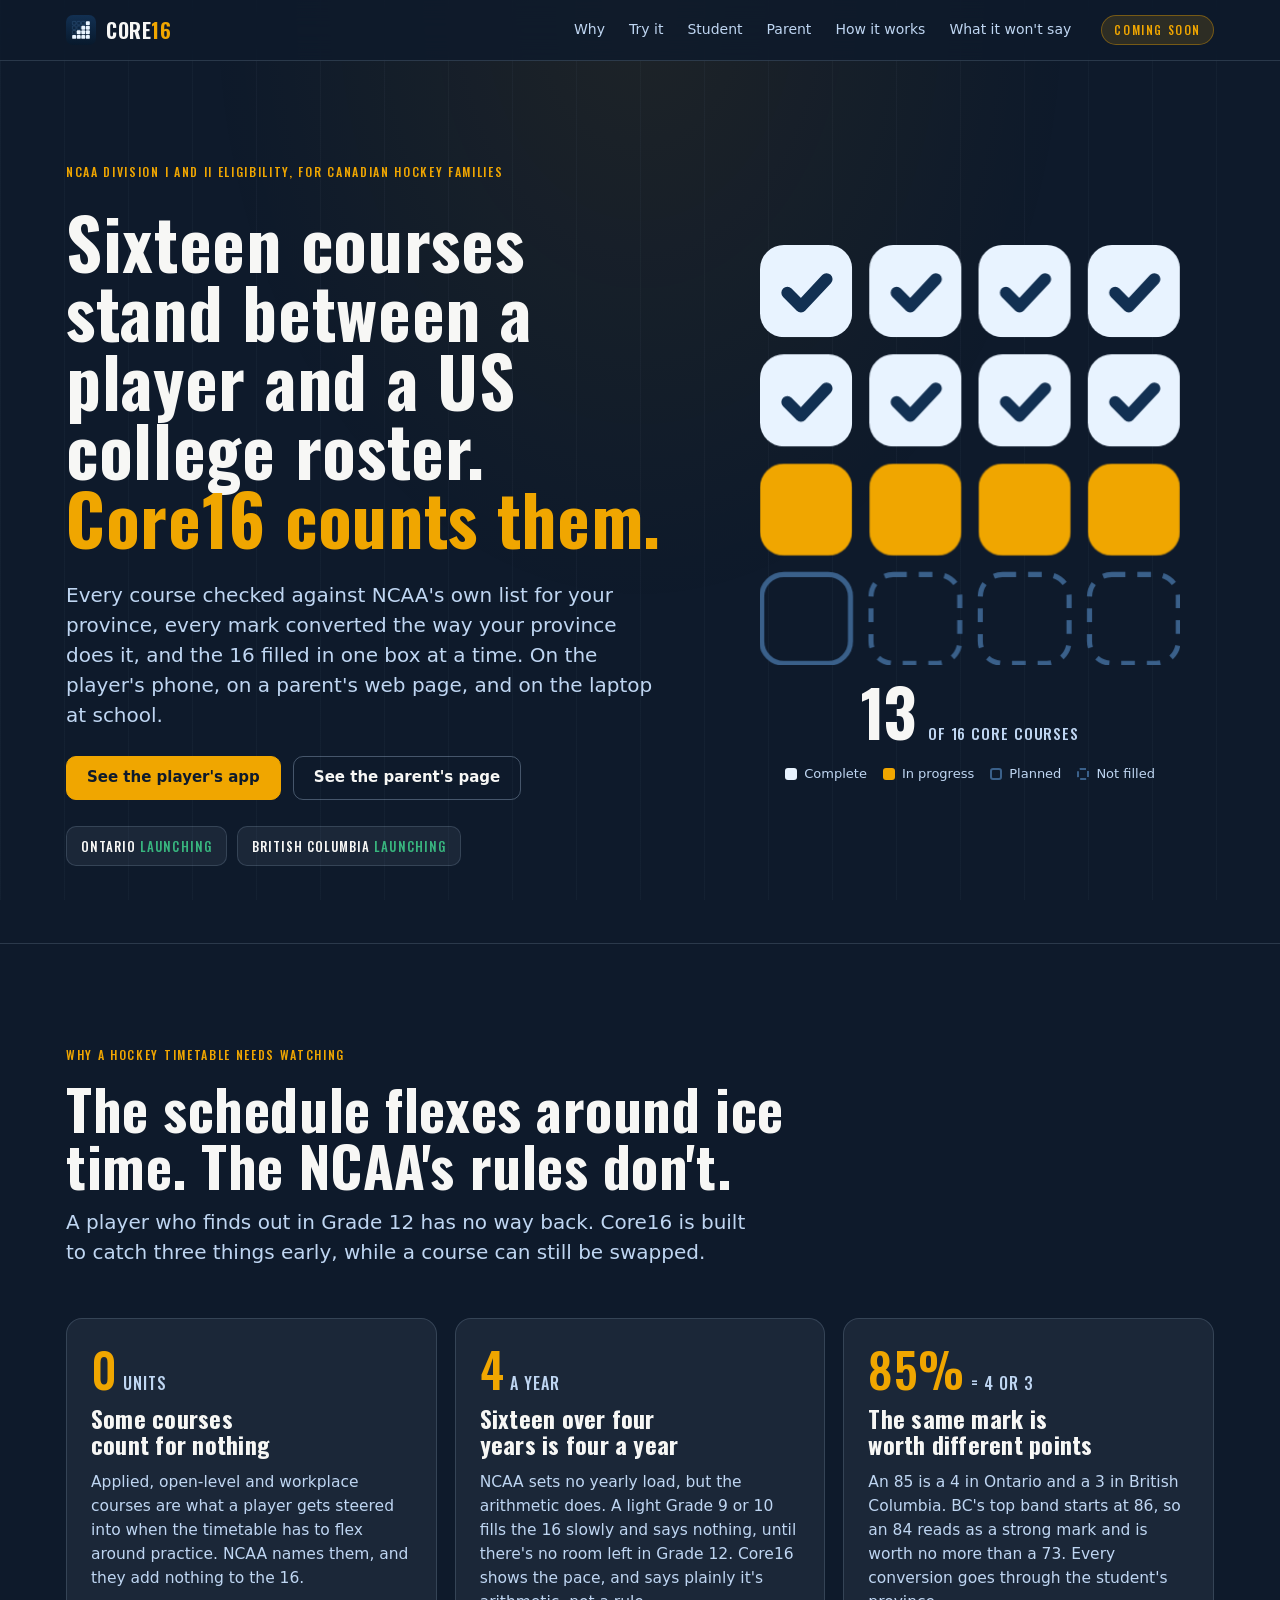
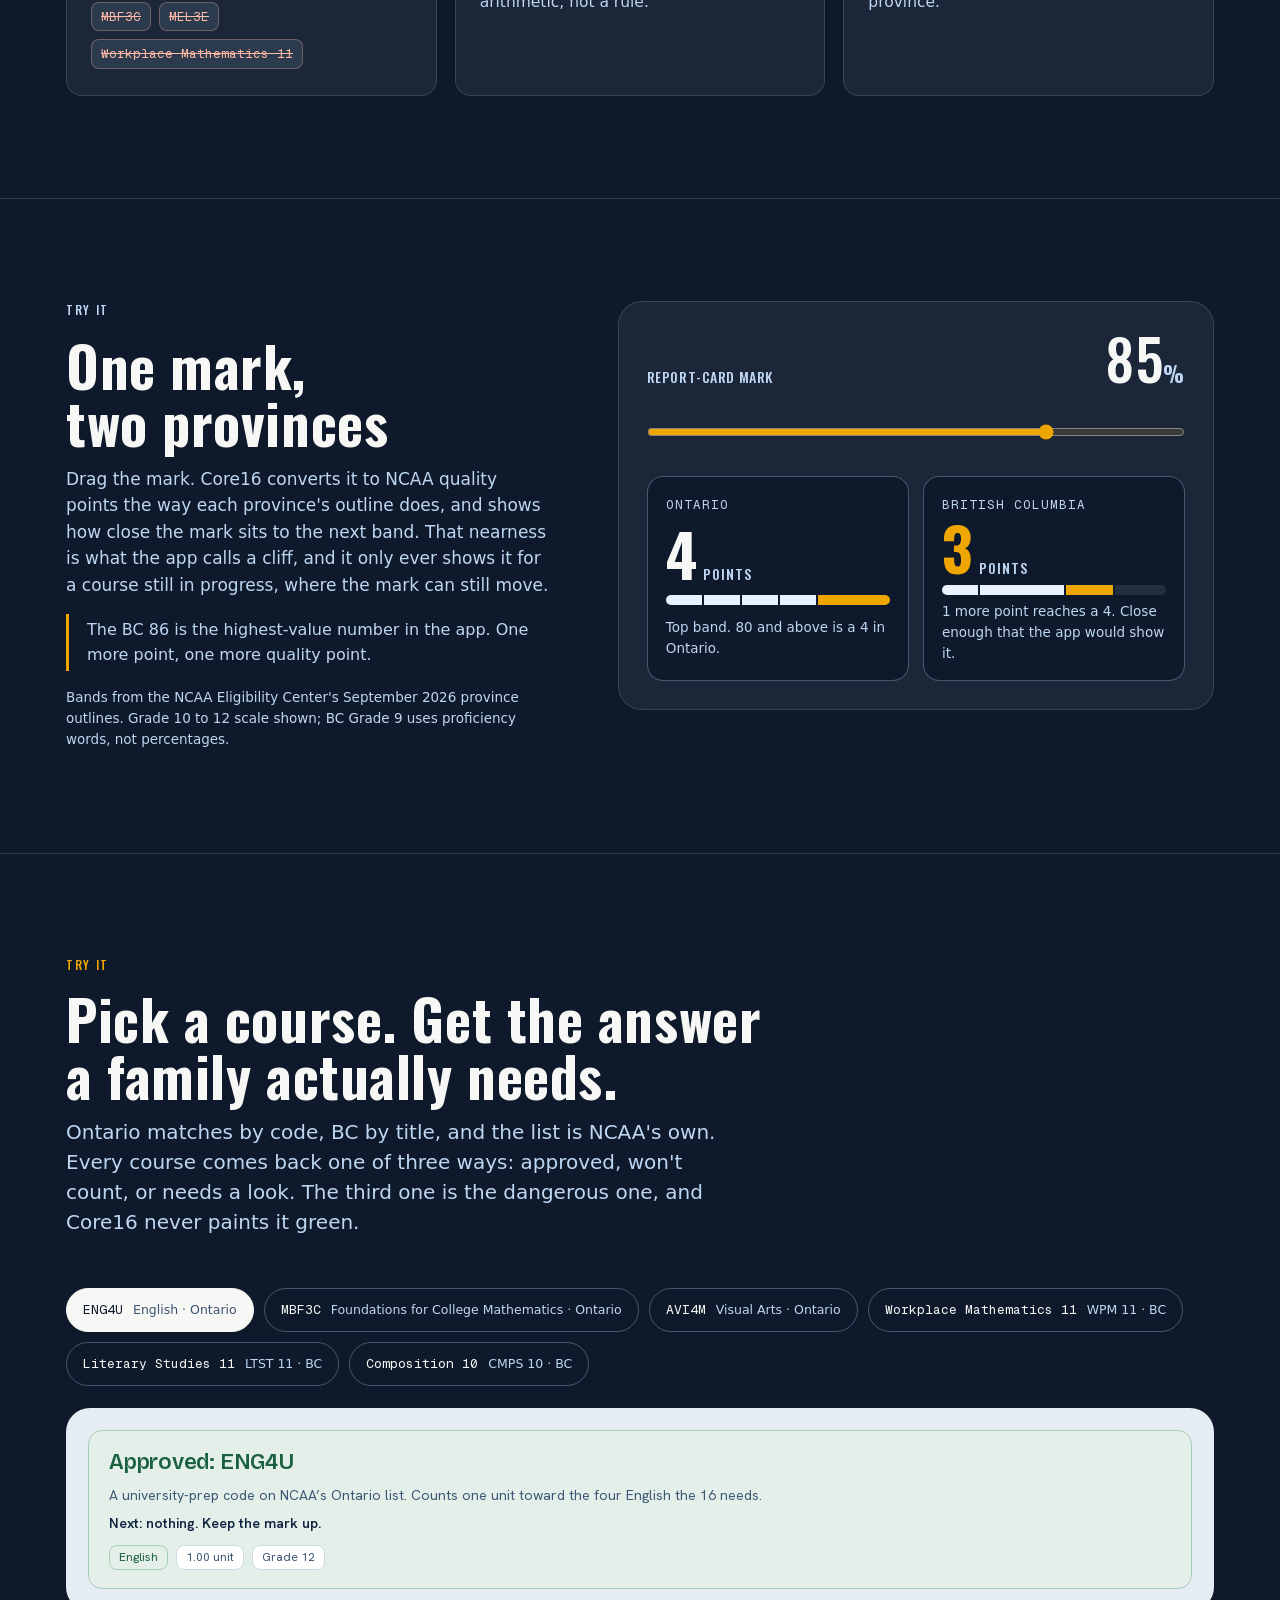
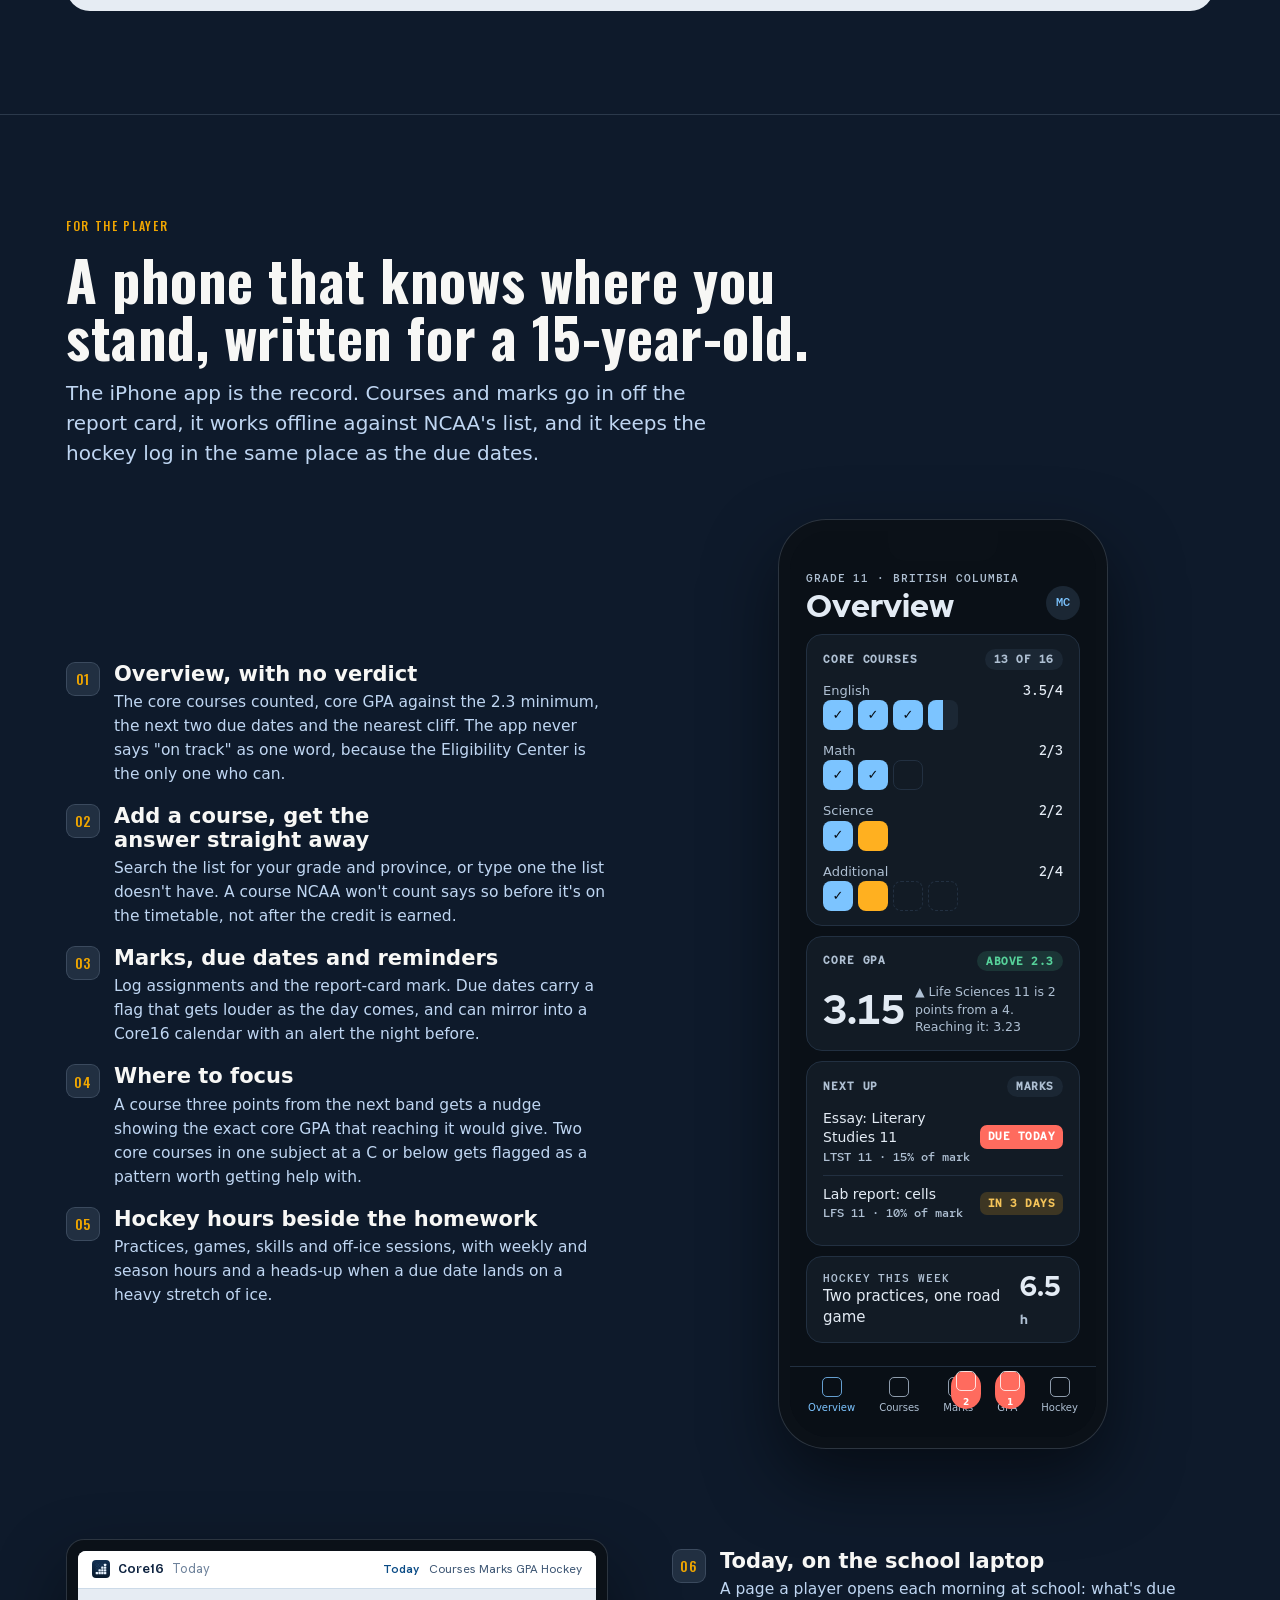
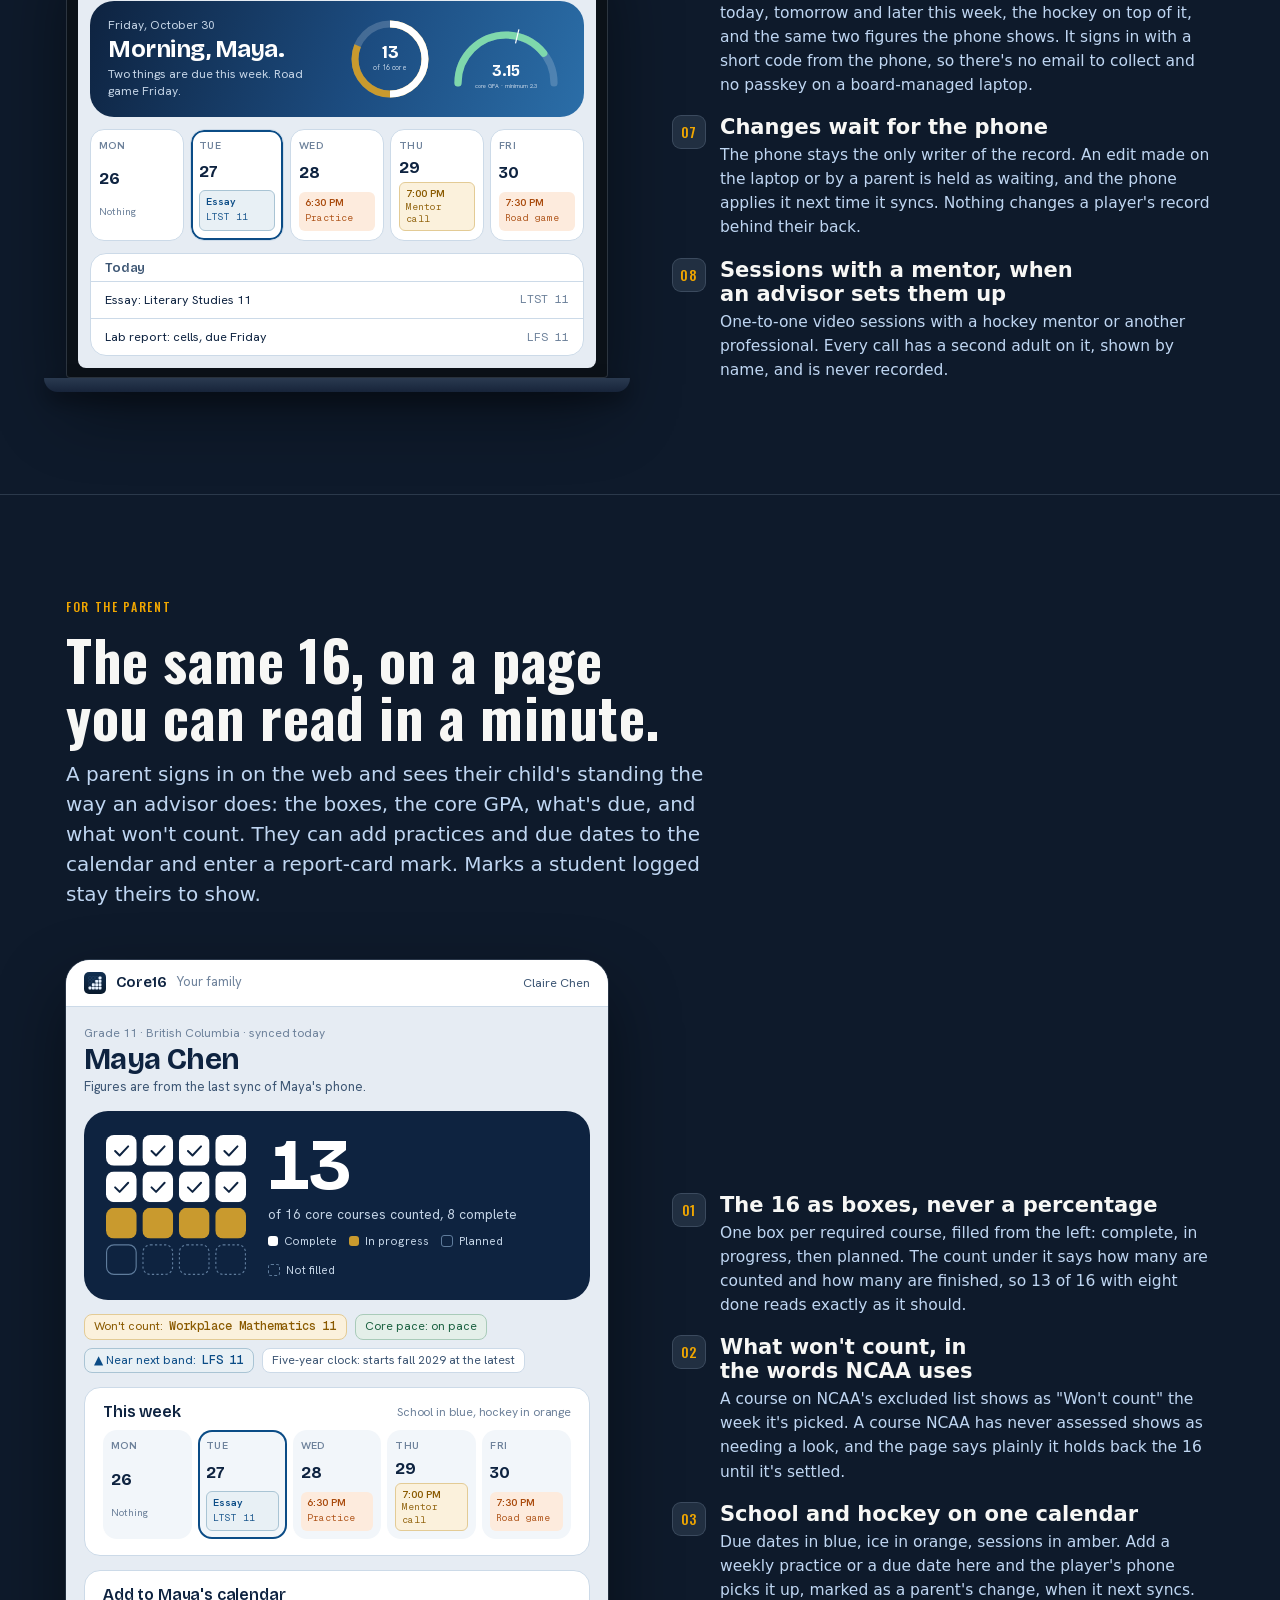
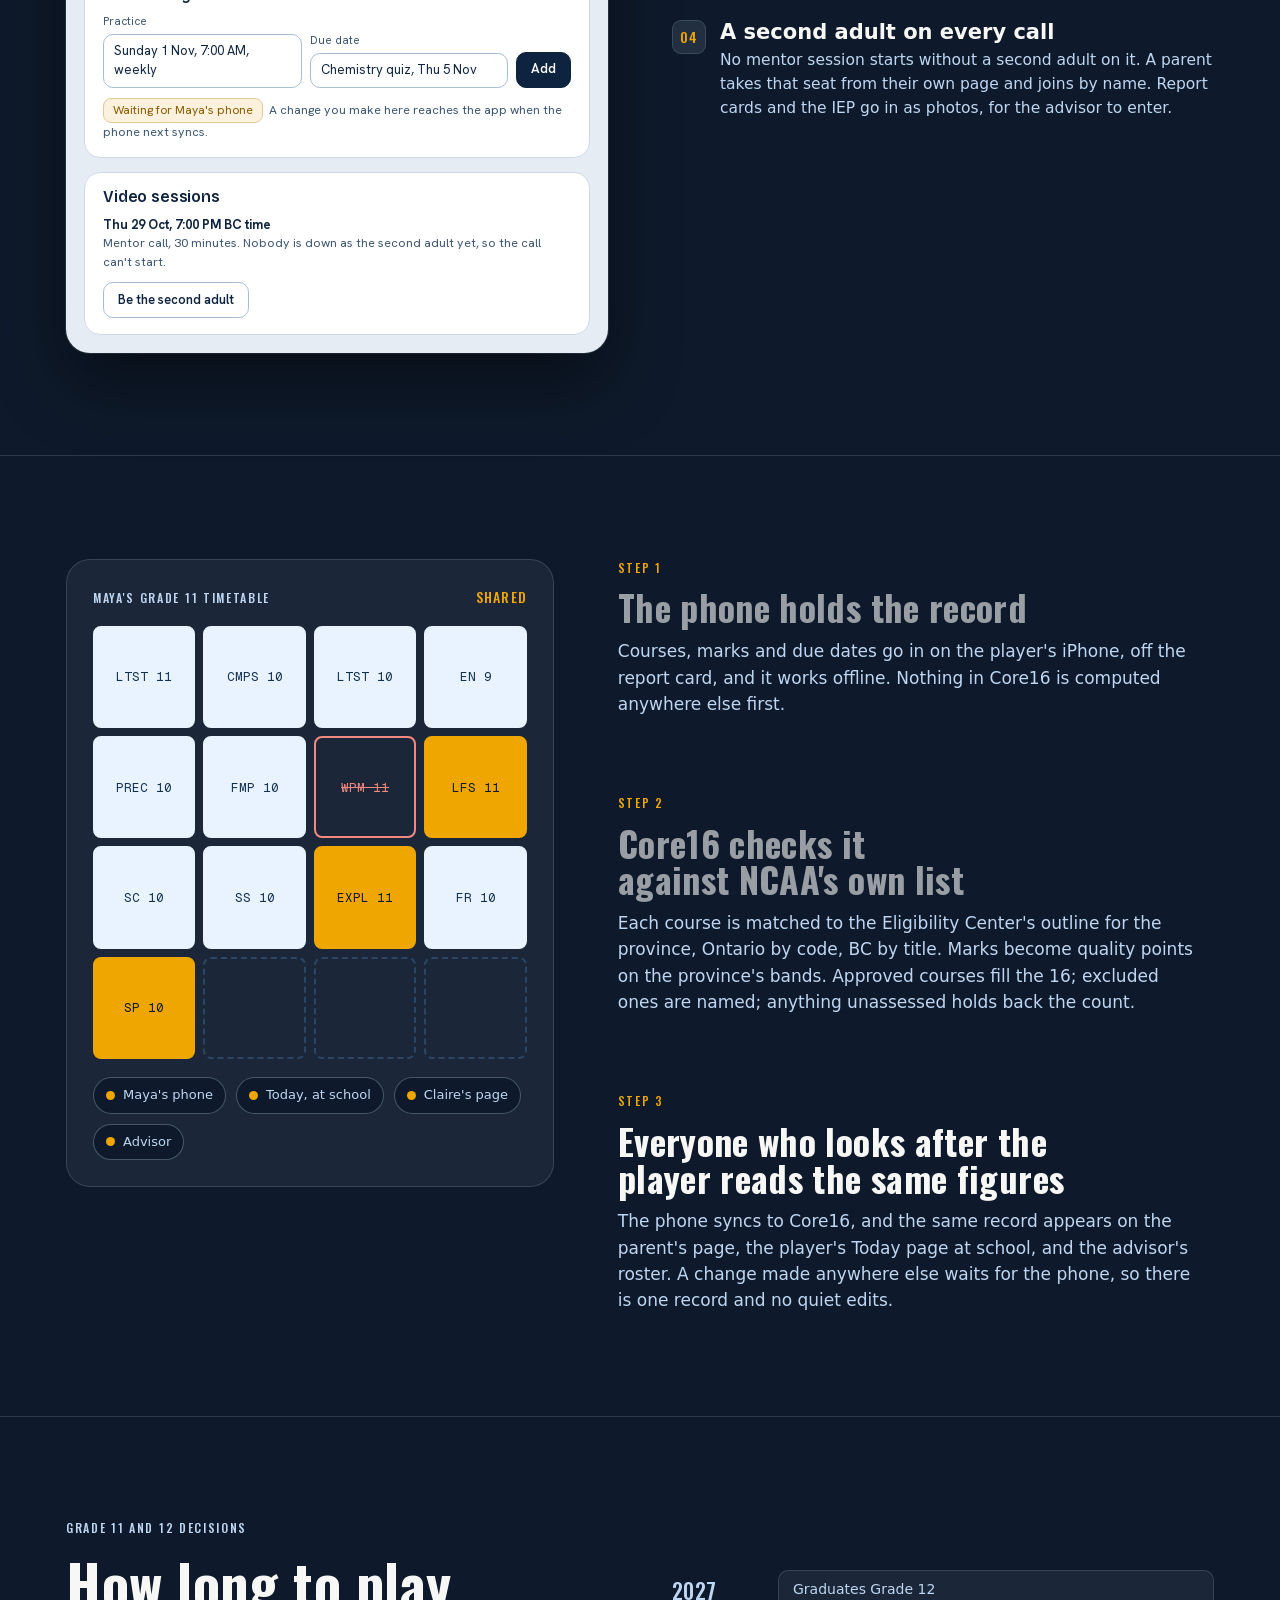
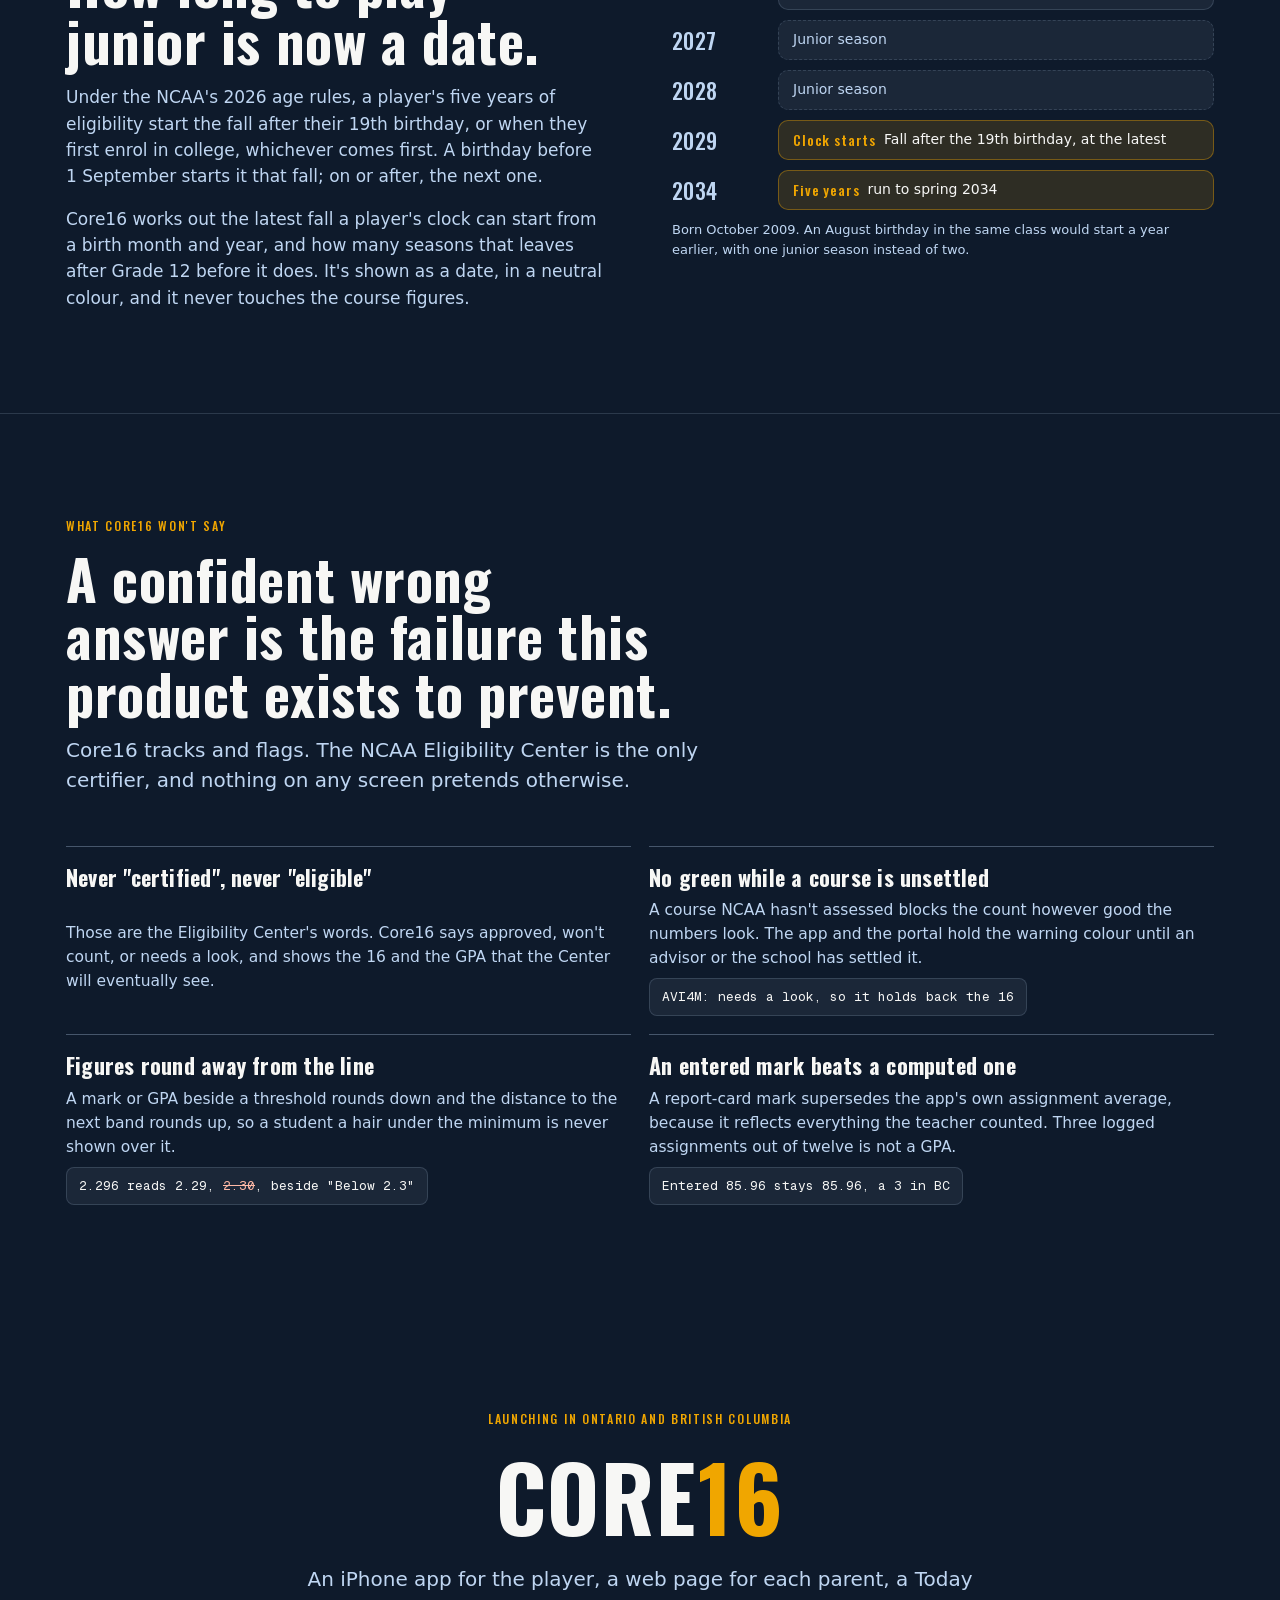
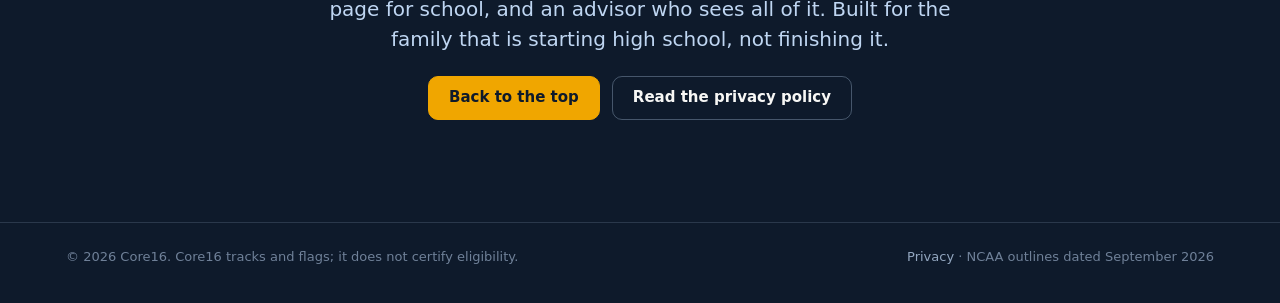
==== index.html @ 93245761 "Deploy from Core16/web/ (2026-10-30T21:13:01Z)" ====
<!doctype html>
<html lang="en">
<head>
<meta charset="utf-8">
<meta name="viewport" content="width=device-width, initial-scale=1, viewport-fit=cover">
<title>Core16 — NCAA eligibility tracking for Canadian hockey players</title>
<meta name="description" content="Core16 tracks NCAA Division I/II academic eligibility for Canadian high school hockey players: every course checked against NCAA's own list for your province, every mark converted the way your province does it, and the 16 core courses filled in one box at a time. Launching in Ontario and BC.">
<link rel="icon" type="image/svg+xml" href="assets/mark.svg">
<link rel="apple-touch-icon" href="assets/icon.png">
<style>
/* Layout: a dark rink-coloured page in Core16's site dialect, where the product's two other
   dialects (the phone App and the web Portal) appear as lit screens set into it, and the 16
   boxes are the one motif that runs through everything. Single dark look, as core16.ca is. */

@font-face{font-family:"Oswald";font-weight:500 700;font-display:swap;src:url("assets/fonts/oswald-latin.woff2") format("woff2")}
@font-face{font-family:"Bricolage Grotesque";font-weight:500 700;font-display:swap;src:url("assets/fonts/bricolage-grotesque.woff2") format("woff2")}
@font-face{font-family:"Hanken Grotesk";font-weight:400 700;font-display:swap;src:url("assets/fonts/hanken-grotesk.woff2") format("woff2")}
@font-face{font-family:"Geist Mono";font-weight:400 500;font-display:swap;src:url("assets/fonts/geist-mono.woff2") format("woff2")}
@font-face{font-family:"Red Hat Display";font-weight:800;font-display:swap;src:url("assets/fonts/RedHatDisplay-ExtraBold.ttf") format("truetype")}
@font-face{font-family:"Red Hat Mono";font-weight:500;font-display:swap;src:url("assets/fonts/RedHatMono-Medium.ttf") format("truetype")}

:root{
  color-scheme:dark;
  /* Site dialect (core16.ca) */
  --site-ink:#0e1a2b; --site-ink-light:#bfd6f2; --site-amber:#f0a600; --site-good:#1f8a5c; --site-paper:#f7f7f5;
  --site-line:rgba(191,214,242,.16); --site-line-2:rgba(191,214,242,.32); --site-wash:rgba(191,214,242,.07); --site-wash-2:rgba(191,214,242,.11);
  --site-amber-wash:rgba(240,166,0,.14); --site-amber-line:rgba(240,166,0,.38);
  --site-display:"Oswald",-apple-system,"Segoe UI",sans-serif;
  --site-body:-apple-system,BlinkMacSystemFont,"Segoe UI",system-ui,sans-serif;
  /* Logo tile */
  --mark-top:#123052; --mark-bottom:#08192c; --mark-empty:#3a608a; --mark-filled:#e8f3ff;
  /* Portal dialect, light values: the parent's and the student's web pages */
  --ink:#0e2340; --ink2:#3c5573; --ink3:#6e829b; --ice:#e6ecf3; --ice2:#f2f6fa; --surface:#ffffff; --rule:#ccdae8; --rule2:#a6bed6;
  --blue:#0b4c86; --alarm:#a8261c; --alarmbg:#faeae8; --alarmrule:#e0b3ae; --warn:#8a5a00; --warnbg:#fbf1dc; --warnrule:#e3cb95;
  --ok:#1b6140; --okbg:#e4efe9; --okrule:#a9cbb9; --warnstripe:#c99a2e; --infobg:#e8f0f5; --inforule:#a9c4d4; --hockey:#a94a0c; --hockeybg:#fdebdd;
  --hero:#0e2340; --onhero:#ffffff; --onhero2:#c4d4e6; --herorule:#5f7c9c; --student-hero-mid:#1c4c80; --student-hero-end:#2b6ea8; --student-hero-good:#7fd8ac;
  --display:"Bricolage Grotesque",system-ui,-apple-system,"Segoe UI",sans-serif;
  --sans:"Hanken Grotesk",system-ui,-apple-system,"Segoe UI",sans-serif;
  --mono:"Geist Mono",ui-monospace,"SF Mono",Menlo,monospace;
  /* App dialect, dark values: the iPhone app */
  --app-ground:#0a1017; --app-surface:#121b25; --app-raised:#1b2734; --app-hairline:#223041; --app-ink:#7cc4ff; --app-on-ink:#0a1017; --app-accent:#7cc4ff;
  --app-amber:#ffb020; --app-amber-text:#ffb020; --app-good:#56d19a; --app-bad:#ff6b5e; --app-text:#e3ebf4; --app-text-2:#afc0d3;
  --urgency-tomorrow:#fa854c; --urgency-three-days-text:#f5c459; --urgency-week:#8cb8f2;
  --app-display:"Red Hat Display",system-ui,sans-serif; --app-mono:"Red Hat Mono",ui-monospace,monospace; --app-body:system-ui,-apple-system,sans-serif;
  /* Shape */
  --radius:16px; --radius-s:10px; --radius-hero:24px; --radius-tile:14px; --radius-box:8px; --radius-flag:7px; --radius-pill:999px;
  --gutter-l:max(16px,env(safe-area-inset-left,0px)); --gutter-r:max(16px,env(safe-area-inset-right,0px));
  --ease:cubic-bezier(.2,.7,.2,1);
}

*{box-sizing:border-box}
html{scroll-behavior:smooth}
body{margin:0;background:var(--site-ink);color:var(--site-paper);font-family:var(--site-body);font-size:17px;line-height:1.55;-webkit-font-smoothing:antialiased;overflow-x:clip}
body::before{content:"";position:fixed;inset:0 0 auto;height:env(safe-area-inset-top,0px);z-index:10;background:var(--site-ink)}
body::after{content:"";position:fixed;inset:0;pointer-events:none;z-index:0;
  background:radial-gradient(ellipse at 50% 0%,rgba(240,166,0,.07) 0%,transparent 48%),
  repeating-linear-gradient(90deg,rgba(191,214,242,.035) 0,rgba(191,214,242,.035) 1px,transparent 1px,transparent 64px)}
a{color:inherit}
h1,h2,h3{font-family:var(--site-display);font-weight:700;letter-spacing:.01em;line-height:1.02;margin:0;text-wrap:balance}
p{margin:0}
button{font:inherit;color:inherit}
:focus-visible{outline:2px solid var(--site-amber);outline-offset:2px}
img,svg{max-width:100%}
.wrap{position:relative;z-index:1;max-width:1180px;margin:0 auto;padding-left:var(--gutter-l);padding-right:var(--gutter-r)}
.eyebrow{font-family:var(--site-display);font-weight:500;font-size:12px;letter-spacing:.14em;text-transform:uppercase;color:var(--site-amber)}
.lead{font-size:clamp(17px,1.6vw,20px);line-height:1.5;color:var(--site-ink-light);max-width:34em}
.quiet{color:var(--site-ink-light)}
.num{font-variant-numeric:tabular-nums}

/* Top bar */
.top{position:sticky;top:env(safe-area-inset-top,0px);z-index:9;background:rgba(14,26,43,.82);backdrop-filter:blur(14px);-webkit-backdrop-filter:blur(14px);border-bottom:1px solid var(--site-line)}
.top .wrap{display:flex;align-items:center;gap:20px;min-height:60px}
.brand{display:flex;align-items:center;gap:10px;text-decoration:none}
.brand img{width:30px;height:30px;border-radius:7px}
.brand b{font-family:var(--site-display);font-weight:700;font-size:20px;letter-spacing:.03em}
.brand b span{color:var(--site-amber)}
.top nav{display:flex;gap:4px;margin-left:auto;overflow-x:auto;scrollbar-width:none}
.top nav::-webkit-scrollbar{display:none}
.top nav a{font-size:14px;color:var(--site-ink-light);text-decoration:none;padding:8px 10px;border-radius:var(--radius-s);white-space:nowrap}
.top nav a:hover{color:var(--site-paper);background:var(--site-wash)}
.badge{font-family:var(--site-display);font-weight:500;font-size:11.5px;letter-spacing:.14em;text-transform:uppercase;color:var(--site-amber);background:var(--site-amber-wash);border:1px solid var(--site-amber-line);border-radius:var(--radius-pill);padding:5px 12px;white-space:nowrap}
@media (max-width:760px){.top nav{display:none}}

/* Hero */
.hero{padding-block:clamp(48px,8vw,104px) clamp(40px,6vw,80px)}
.hero .wrap{display:grid;grid-template-columns:minmax(0,1.1fr) minmax(0,.9fr);gap:clamp(28px,5vw,72px);align-items:center}
.hero h1{font-size:clamp(40px,5.4vw,70px);line-height:1}
.hero h1 em{font-style:normal;color:var(--site-amber)}
.hero .copy{display:grid;gap:26px}
.ctas{display:flex;flex-wrap:wrap;gap:12px}
.btn{display:inline-flex;align-items:center;gap:8px;min-height:44px;padding:0 20px;border-radius:var(--radius-s);text-decoration:none;font-weight:600;font-size:15px;border:1px solid transparent;cursor:pointer;transition:transform .15s var(--ease),background .15s}
.btn:hover{transform:translateY(-1px)}
.btn.primary{background:var(--site-amber);color:var(--site-ink);border-color:var(--site-amber)}
.btn.primary:hover{background:#f7b31a}
.btn.ghost{background:transparent;color:var(--site-paper);border-color:var(--site-line-2)}
.btn.ghost:hover{background:var(--site-wash)}
.provinces{display:flex;gap:10px;flex-wrap:wrap}
.province{font-family:var(--site-display);font-weight:500;font-size:13px;letter-spacing:.08em;text-transform:uppercase;background:var(--site-wash);border:1px solid var(--site-line);border-radius:var(--radius-s);padding:9px 14px}
.province strong{color:#38b57e;font-weight:500}

.sixteen{position:relative;display:grid;gap:18px;justify-items:center}
.sixteen svg{width:min(100%,420px);height:auto;display:block}
.sixteen .box{transform-box:fill-box;transform-origin:center}
.sixteen .done{fill:var(--mark-filled)}
.sixteen .now{fill:var(--site-amber)}
.sixteen .later{fill:none;stroke:var(--mark-empty);stroke-width:3}
.sixteen .empty{fill:none;stroke:var(--mark-empty);stroke-width:3;stroke-dasharray:8 7}
.sixteen .tick{fill:none;stroke:var(--mark-top);stroke-width:7;stroke-linecap:round;stroke-linejoin:round}
.sixteen .total{display:flex;align-items:baseline;gap:12px;font-family:var(--site-display)}
.sixteen .total b{font-size:64px;line-height:.9;font-weight:700;letter-spacing:-.01em}
.sixteen .total span{font-size:15px;letter-spacing:.06em;text-transform:uppercase;color:var(--site-ink-light);font-weight:500}
.key{display:flex;gap:16px;flex-wrap:wrap;justify-content:center;font-size:13px;color:var(--site-ink-light)}
.key li{list-style:none;display:flex;align-items:center;gap:7px}
.key i{width:12px;height:12px;border-radius:3px;display:inline-block}
.key .done i{background:var(--mark-filled)}
.key .now i{background:var(--site-amber)}
.key .later i{border:2px solid var(--mark-empty)}
.key .empty i{border:2px dashed var(--mark-empty)}
.key{margin:0;padding:0}
@media (prefers-reduced-motion:no-preference){
  .js .sixteen .box.pop{animation:pop .55s var(--ease) both}
  @keyframes pop{from{transform:scale(.6);opacity:0}to{transform:scale(1);opacity:1}}
}
@media (max-width:860px){.hero .wrap{grid-template-columns:1fr}.sixteen{order:-1}.sixteen svg{width:min(100%,300px)}}

/* Sections */
section.band{padding-block:clamp(56px,8vw,112px);border-top:1px solid var(--site-line)}
.head{display:grid;gap:14px;max-width:760px;margin-bottom:clamp(28px,4vw,52px)}
.head h2{font-size:clamp(32px,4.4vw,56px)}
.grid3{display:grid;grid-template-columns:repeat(3,minmax(0,1fr));gap:18px}
@media (max-width:860px){.grid3{grid-template-columns:1fr}}
.card{background:var(--site-wash);border:1px solid var(--site-line);border-radius:var(--radius);padding:26px 24px;display:grid;gap:12px;align-content:start;min-width:0}
.card h3{font-size:24px;line-height:1.1}
.card p{color:var(--site-ink-light);font-size:15.5px}
.card .fig{font-family:var(--site-display);font-size:48px;line-height:1;color:var(--site-amber);letter-spacing:.01em}
.card .fig small{font-size:16px;color:var(--site-ink-light);letter-spacing:.06em;text-transform:uppercase;margin-left:6px}
.codes{display:flex;gap:8px;flex-wrap:wrap}
.code{font-family:var(--mono);font-size:12.5px;padding:4px 9px;border-radius:var(--radius-box);background:var(--site-wash-2);border:1px solid var(--site-line)}
.code.x{color:#ffb9a6;border-color:rgba(255,185,166,.3);text-decoration:line-through}

/* Reveal on scroll: visible at rest, nudged in only once the page has loaded with JS */
.reveal{transition:opacity .7s var(--ease),transform .7s var(--ease)}
.js .reveal.pre{opacity:0;transform:translateY(22px)}
.js .reveal.pre.in{opacity:1;transform:none}
@media (prefers-reduced-motion:reduce){.reveal{transition:none}.js .reveal.pre{opacity:1;transform:none}}

/* Converter */
.two{display:grid;grid-template-columns:minmax(0,.9fr) minmax(0,1.1fr);gap:clamp(28px,5vw,72px);align-items:start}
@media (max-width:900px){.two{grid-template-columns:1fr}}
.tool{background:var(--site-wash);border:1px solid var(--site-line);border-radius:var(--radius-hero);padding:28px;display:grid;gap:22px}
.tool label{display:flex;justify-content:space-between;align-items:baseline;font-size:14px;color:var(--site-ink-light);letter-spacing:.04em;text-transform:uppercase;font-family:var(--site-display);font-weight:500}
.tool output{font-family:var(--site-display);font-size:56px;line-height:1;color:var(--site-paper);letter-spacing:.01em}
.tool output small{font-size:22px;color:var(--site-ink-light)}
input[type=range]{width:100%;accent-color:var(--site-amber);height:44px;margin:0;cursor:pointer}
.bands{display:grid;grid-template-columns:1fr 1fr;gap:14px}
@media (max-width:480px){.bands{grid-template-columns:1fr}}
.band-card{background:var(--site-ink);border:1px solid var(--site-line-2);border-radius:var(--radius);padding:18px 18px 16px;display:grid;gap:6px;min-width:0}
.band-card .prov{font-family:var(--mono);font-size:12.5px;letter-spacing:.08em;color:var(--site-ink-light)}
.band-card .pts{font-family:var(--site-display);font-size:60px;line-height:.9;font-weight:700;transition:color .25s}
.band-card .pts small{font-size:14px;letter-spacing:.08em;text-transform:uppercase;color:var(--site-ink-light);margin-left:6px;font-weight:500}
.band-card .dist{font-size:13.5px;color:var(--site-ink-light);min-height:2.6em}
.band-card.cliff .pts{color:var(--site-amber)}
.scale{display:flex;height:10px;border-radius:5px;overflow:hidden;gap:2px;margin-top:4px}
.scale i{display:block;height:100%;background:var(--site-wash-2)}
.scale i.on{background:var(--mark-filled)}
.scale i.hot{background:var(--site-amber)}
.aside{display:grid;gap:16px}
.aside p{color:var(--site-ink-light)}
.callout{border-left:3px solid var(--site-amber);padding:4px 0 4px 18px;color:var(--site-paper);font-size:16px}

/* Course check */
.chips{display:flex;flex-wrap:wrap;gap:10px}
.pick{min-height:44px;padding:8px 16px;border-radius:var(--radius-pill);border:1px solid var(--site-line-2);background:transparent;cursor:pointer;display:inline-flex;align-items:center;gap:10px;transition:background .15s,border-color .15s}
.pick code{font-family:var(--mono);font-size:13px}
.pick small{font-size:12.5px;color:var(--site-ink-light)}
.pick:hover{background:var(--site-wash)}
.pick[aria-pressed=true]{background:var(--site-paper);color:var(--site-ink);border-color:var(--site-paper)}
.pick[aria-pressed=true] small{color:var(--ink2)}
.verdict-stage{margin-top:22px}
/* The verdict is drawn in the portal's own dialect: a tinted banner, one fill and a word */
.pv{background:var(--ice);border-radius:var(--radius-hero);padding:22px;color:var(--ink);font-family:var(--sans);font-size:14px;line-height:1.45}
.verdict{display:grid;gap:8px;background:var(--okbg);border:1px solid var(--okrule);border-radius:var(--radius-tile);padding:18px 20px;color:var(--ok);transition:background .25s,border-color .25s,color .25s}
.verdict b{font-family:var(--display);font-weight:600;font-size:22px;line-height:1.25;letter-spacing:-.01em}
.verdict .why{color:var(--ink2)}
.verdict .next{color:var(--ink);font-weight:600}
.verdict.alarm{background:var(--alarmbg);border-color:var(--alarmrule);color:var(--alarm)}
.verdict.warn{background:var(--warnbg);border-color:var(--warnrule);color:var(--warn)}
.verdict .meta{display:flex;gap:8px;flex-wrap:wrap;margin-top:4px}
.chip{display:inline-flex;align-items:center;gap:6px;font-size:12px;padding:3px 9px;border-radius:var(--radius-box);border:1px solid var(--rule);background:var(--surface);color:var(--ink2);font-family:var(--sans)}
.chip b{font-family:var(--mono);font-weight:500;font-size:12px}
.chip.alarm{background:var(--alarmbg);border-color:var(--alarmrule);color:var(--alarm)}
.chip.warn{background:var(--warnbg);border-color:var(--warnrule);color:var(--warn)}
.chip.ok{background:var(--okbg);border-color:var(--okrule);color:var(--ok)}
.chip.info{background:var(--infobg);border-color:var(--inforule);color:var(--blue)}
.chip.mono{font-family:var(--mono)}

/* Student: phone + laptop */
.persona{display:grid;grid-template-columns:minmax(0,1fr) minmax(0,1fr);gap:clamp(28px,5vw,72px);align-items:center}
@media (max-width:900px){.persona{grid-template-columns:1fr}.persona .screen{order:-1}}
.persona.flip .screen{order:-1}
@media (max-width:900px){.persona.flip .screen{order:-1}}
.points{display:grid;gap:18px;margin:0;padding:0;list-style:none}
.points li{display:grid;grid-template-columns:34px 1fr;gap:14px;align-items:start}
.points .n{width:34px;height:34px;border-radius:9px;background:var(--site-wash-2);border:1px solid var(--site-line);display:grid;place-items:center;font-family:var(--site-display);font-weight:500;color:var(--site-amber);font-size:14px;letter-spacing:.04em}
.points h3{font-size:21px;line-height:1.15;margin-bottom:4px;font-family:var(--site-body);font-weight:650;letter-spacing:0}
.points p{color:var(--site-ink-light);font-size:15.5px}

.phone{width:min(100%,330px);margin:0 auto;background:#0b1118;border-radius:48px;padding:12px;box-shadow:0 30px 70px rgba(0,0,0,.5),inset 0 0 0 1px rgba(191,214,242,.18);position:relative}
.phone .glass{background:var(--app-ground);border-radius:38px;overflow:hidden;color:var(--app-text);font-family:var(--app-body);font-size:14px;line-height:1.4;padding:14px 16px 84px;min-height:600px;position:relative}
.phone .notch{width:110px;height:30px;background:#0b1118;border-radius:0 0 18px 18px;margin:-14px auto 10px}
.app-eyebrow{font-family:var(--app-mono);font-size:11px;font-weight:500;letter-spacing:.9px;text-transform:uppercase;color:var(--app-text-2)}
.app-title{font-family:var(--app-display);font-weight:800;font-size:32px;line-height:1.05;margin:2px 0 12px}
.app-top{display:flex;justify-content:space-between;align-items:center}
.app-initials{width:34px;height:34px;border-radius:50%;background:var(--app-raised);display:grid;place-items:center;font-family:var(--app-mono);font-size:12px;font-weight:500;color:var(--app-accent)}
.app-panel{background:var(--app-surface);border:1px solid var(--app-hairline);border-radius:16px;padding:14px 16px;display:grid;gap:12px;margin-bottom:10px}
.app-panel header{display:flex;justify-content:space-between;align-items:center}
.app-panel header .app-eyebrow{font-weight:600;color:var(--app-text-2)}
.app-chip{font-family:var(--app-mono);font-size:10.5px;font-weight:600;letter-spacing:.05em;text-transform:uppercase;padding:3px 9px;border-radius:var(--radius-pill);background:var(--app-raised);color:var(--app-text-2)}
.app-chip.good{color:var(--app-good);background:rgba(86,209,154,.14)}
.app-chip.warn{color:var(--app-amber-text);background:rgba(255,176,32,.14)}
.app-slot-label{display:flex;justify-content:space-between;font-size:13px;color:var(--app-text-2)}
.app-slot-label b{font-family:var(--app-mono);font-weight:500;color:var(--app-text)}
.app-slots{display:flex;gap:5px}
.app-slot{width:30px;height:30px;border-radius:var(--radius-box);background:var(--app-raised);display:grid;place-items:center;font-size:13px;color:var(--app-on-ink);font-weight:700}
.app-slot.done{background:var(--app-ink)}
.app-slot.half{background:linear-gradient(90deg,var(--app-ink) 50%,var(--app-raised) 50%)}
.app-slot.now{background:var(--app-amber)}
.app-slot.later{background:transparent;border:1.5px solid var(--app-hairline)}
.app-slot.empty{background:transparent;border:1.5px dashed var(--app-hairline)}
.app-row{display:flex;justify-content:space-between;align-items:center;gap:10px}
.app-big{font-family:var(--app-display);font-weight:800;font-size:40px;line-height:1;font-variant-numeric:tabular-nums}
.app-sub{font-size:12.5px;color:var(--app-text-2)}
.app-list{display:grid;gap:0;margin:0;padding:0;list-style:none}
.app-list li{display:flex;justify-content:space-between;align-items:center;gap:10px;padding:9px 0;border-top:1px solid var(--app-hairline)}
.app-list li:first-child{border-top:0;padding-top:0}
.app-list .what{display:grid;gap:1px;min-width:0}
.app-list .what em{font-style:normal;font-family:var(--app-mono);font-size:12px;font-weight:500;color:var(--app-text-2)}
.app-flag{font-family:var(--app-mono);font-size:11px;font-weight:700;letter-spacing:.04em;text-transform:uppercase;padding:4px 8px;border-radius:var(--radius-flag);white-space:nowrap}
.app-flag.today{background:var(--app-bad);color:#fff}
.app-flag.tomorrow{background:var(--urgency-tomorrow);color:#fff}
.app-flag.three{background:rgba(255,176,32,.18);color:var(--urgency-three-days-text)}
.app-flag.week{background:rgba(140,184,242,.18);color:var(--urgency-week)}
.app-tabs{position:absolute;left:0;right:0;bottom:0;display:flex;justify-content:space-around;padding:10px 6px 22px;background:rgba(10,16,23,.92);border-top:1px solid var(--app-hairline);backdrop-filter:blur(8px)}
.app-tabs span{font-size:10px;color:var(--app-text-2);display:grid;justify-items:center;gap:4px;position:relative}
.app-tabs span::before{content:"";width:18px;height:18px;border-radius:5px;border:1.5px solid currentColor;opacity:.8}
.app-tabs span.on{color:var(--app-accent)}
.app-tabs span .n{position:absolute;top:-6px;right:-8px;background:var(--app-bad);color:#fff;font-size:9px;font-weight:700;border-radius:999px;padding:0 5px;line-height:14px}

.laptop{width:min(100%,560px);margin:0 auto}
.laptop .lid{background:#0b1118;border-radius:18px 18px 4px 4px;padding:12px 12px 10px;box-shadow:0 30px 70px rgba(0,0,0,.45),inset 0 0 0 1px rgba(191,214,242,.18)}
.laptop .base{height:14px;background:linear-gradient(#2a3a50,#17243a);border-radius:0 0 14px 14px;margin:0 -4%;box-shadow:0 8px 20px rgba(0,0,0,.4)}
.laptop .glass{background:var(--ice);border-radius:8px;overflow:hidden;color:var(--ink);font-family:var(--sans);font-size:12.5px;line-height:1.45}
.st-top{display:flex;align-items:center;gap:8px;padding:9px 14px;background:var(--surface);border-bottom:1px solid var(--rule);font-family:var(--display);font-weight:600;font-size:13px}
.st-top img{width:18px;height:18px;border-radius:4px}
.st-top span{color:var(--ink3);font-weight:400;font-family:var(--sans)}
.st-top nav{margin-left:auto;display:flex;gap:10px;font-family:var(--sans);font-weight:400;color:var(--ink2);font-size:12px}
.st-top nav b{color:var(--blue);font-weight:600}
.st-hero{display:grid;grid-template-columns:1fr auto auto;gap:14px;align-items:center;padding:16px 18px;background:linear-gradient(110deg,var(--hero),var(--student-hero-mid) 55%,var(--student-hero-end));color:var(--onhero);margin:12px;border-radius:var(--radius-hero)}
@media (max-width:480px){.st-hero{grid-template-columns:1fr 1fr}.st-hero .st-hello{grid-column:1/-1}}
.st-hello{display:grid;gap:3px;min-width:0}
.st-date{font-size:11.5px;color:var(--onhero2)}
.st-hello h1{font-family:var(--display);font-weight:700;font-size:24px;letter-spacing:-.02em;color:var(--onhero);line-height:1.05}
.st-hello p{color:var(--onhero2);font-size:12px}
.st-ring,.st-gauge{width:84px;height:auto;display:block}
.st-ring .track{fill:none;stroke:rgba(255,255,255,.18);stroke-width:10}
.st-ring .now{fill:none;stroke:var(--warnstripe);stroke-width:10;stroke-linecap:butt}
.st-ring .done{fill:none;stroke:var(--onhero);stroke-width:10}
.st-ring text,.st-gauge text{fill:var(--onhero);text-anchor:middle;font-family:var(--display);font-weight:700}
.st-ring .big,.st-gauge .big{font-size:26px}
.st-ring .small,.st-gauge .small{font-size:10px;font-family:var(--sans);font-weight:400;fill:var(--onhero2)}
.st-gauge{width:120px}
.st-gauge .track{fill:none;stroke:rgba(255,255,255,.18);stroke-width:12;stroke-linecap:round}
.st-gauge .fill{fill:none;stroke:var(--student-hero-good);stroke-width:12;stroke-linecap:round}
.st-gauge .tick{stroke:var(--onhero);stroke-width:2}
.st-week{display:grid;grid-template-columns:repeat(5,1fr);gap:6px;padding:0 12px 12px;margin:0;list-style:none}
.st-week li{background:var(--surface);border:1px solid var(--rule);border-radius:var(--radius-tile);padding:8px 8px 9px;display:grid;gap:3px;min-width:0}
.st-week li.today{box-shadow:inset 0 0 0 2px var(--blue)}
.st-week .dow{font-size:10.5px;color:var(--ink3);text-transform:uppercase;letter-spacing:.04em;font-weight:600}
.st-week .date{font-family:var(--display);font-weight:700;font-size:16px}
.ev{display:grid;gap:0;font-size:10.5px;border-radius:6px;padding:4px 6px;line-height:1.3}
.ev i{font-style:normal;font-weight:600}
.ev em{font-style:normal;font-family:var(--mono);font-size:9.5px;opacity:.9}
.ev.due{background:var(--infobg);color:var(--blue);border:1px solid var(--inforule)}
.ev.hockey{background:var(--hockeybg);color:var(--hockey)}
.ev.session{background:var(--warnbg);color:var(--warn);border:1px solid var(--warnrule)}
.none{font-size:10.5px;color:var(--ink3)}
.st-list{margin:0 12px 12px;background:var(--surface);border:1px solid var(--rule);border-radius:var(--radius);overflow:hidden}
.st-list ul{margin:0;padding:0;list-style:none}
.st-list li{display:flex;justify-content:space-between;align-items:center;gap:10px;padding:9px 14px;border-top:1px solid var(--rule)}
.st-list h2{font-family:var(--display);font-weight:600;font-size:13px;letter-spacing:-.01em;padding:8px 14px 6px;color:var(--ink2)}
.st-list .c{font-family:var(--mono);font-size:11.5px;color:var(--ink3)}

/* Parent portal */
.portal{width:min(100%,640px);margin:0 auto;background:var(--ice);border-radius:var(--radius-hero);overflow:hidden;color:var(--ink);font-family:var(--sans);font-size:13px;line-height:1.45;box-shadow:0 30px 70px rgba(0,0,0,.45),0 0 0 1px rgba(191,214,242,.18)}
.topbar{display:flex;align-items:center;gap:10px;padding:12px 18px;background:var(--surface);border-bottom:1px solid var(--rule);font-family:var(--display);font-weight:600;font-size:15px}
.topbar img{width:22px;height:22px;border-radius:5px}
.topbar span{color:var(--ink3);font-family:var(--sans);font-weight:400;font-size:13px}
.topbar .me{margin-left:auto;font-family:var(--sans);font-weight:400;font-size:12.5px;color:var(--ink2)}
.portal .body{padding:18px;display:grid;gap:14px}
.pagehead{display:grid;gap:2px}
.pagehead p{font-size:12px;color:var(--ink3)}
.pagehead h2{font-family:var(--display);font-weight:700;font-size:30px;letter-spacing:-.02em;line-height:1.05;color:var(--ink)}
.pagehead .sub{color:var(--ink2);font-size:13px}
.child{background:var(--hero);color:var(--onhero);border-radius:var(--radius-hero);padding:22px;display:grid;grid-template-columns:auto 1fr;gap:22px;align-items:center}
@media (max-width:480px){.child{grid-template-columns:1fr}}
.hero-grid{width:140px;height:140px;display:block}
.hero-grid .completed{fill:var(--onhero)}
.hero-grid .in-progress{fill:var(--warnstripe)}
.hero-grid .planned{fill:none;stroke:var(--herorule);stroke-width:2}
.hero-grid .empty{fill:none;stroke:var(--herorule);stroke-width:2;stroke-dasharray:4 4}
.hero-grid .tick{fill:none;stroke:var(--hero);stroke-width:3.5;stroke-linecap:round;stroke-linejoin:round}
.req-total{display:grid;gap:8px}
.req-total b{font-family:var(--display);font-weight:700;font-size:72px;line-height:.9;letter-spacing:-.03em}
.req-total p{color:var(--onhero2);font-size:13.5px}
.hero-key{display:flex;gap:12px;flex-wrap:wrap;margin:0;padding:0;list-style:none;font-size:11.5px;color:var(--onhero2)}
.hero-key li{display:flex;align-items:center;gap:6px}
.hero-key li::before{content:"";width:10px;height:10px;border-radius:3px;background:var(--onhero)}
.hero-key .in-progress::before{background:var(--warnstripe)}
.hero-key .planned::before{background:none;border:1.5px solid var(--herorule)}
.hero-key .unfilled::before{background:none;border:1.5px dashed var(--herorule)}
.panel{background:var(--surface);border:1px solid var(--rule);border-radius:var(--radius);padding:16px 18px;display:grid;gap:10px}
.panel h3{font-family:var(--display);font-weight:600;font-size:16px;letter-spacing:-.01em;color:var(--ink);display:flex;justify-content:space-between;align-items:center;gap:10px}
.panel h3 small{font-family:var(--sans);font-weight:400;font-size:12px;color:var(--ink3)}
.panel .note{color:var(--ink2);font-size:12.5px}
.week-days{display:grid;grid-template-columns:repeat(5,1fr);gap:6px;margin:0;padding:0;list-style:none}
.week-days li{background:var(--ice2);border-radius:var(--radius-tile);padding:8px;display:grid;gap:3px;min-width:0}
.week-days li.today{box-shadow:inset 0 0 0 2px var(--blue)}
.week-days .dow{font-size:10.5px;color:var(--ink3);text-transform:uppercase;letter-spacing:.04em;font-weight:600}
.week-days .date{font-family:var(--display);font-weight:700;font-size:16px}
.flags{display:flex;gap:8px;flex-wrap:wrap}
.pbtn{font-family:var(--sans);font-size:13px;font-weight:600;min-height:36px;padding:0 14px;border-radius:var(--radius-s);border:1px solid var(--rule2);background:var(--surface);color:var(--ink);cursor:default}
.pbtn.primary{background:var(--ink);color:var(--onhero);border-color:var(--ink)}
.prow{display:flex;justify-content:space-between;align-items:center;gap:10px;flex-wrap:wrap}
.prow em{font-style:normal;color:var(--ink2);font-size:12.5px}
.cal-form{display:grid;grid-template-columns:1fr 1fr auto;gap:8px;align-items:end}
@media (max-width:480px){.cal-form{grid-template-columns:1fr}}
.field{display:grid;gap:4px;font-size:11.5px;color:var(--ink2)}
.field div{border:1px solid var(--rule2);border-radius:var(--radius-s);padding:7px 10px;font-size:13px;color:var(--ink);background:var(--surface);font-family:var(--sans)}
.field div.mono{font-family:var(--mono)}

/* How it works */
.how{display:grid;grid-template-columns:minmax(0,.9fr) minmax(0,1.1fr);gap:clamp(28px,5vw,72px);align-items:start}
@media (max-width:900px){.how{grid-template-columns:1fr}}
.stage{position:sticky;top:calc(80px + env(safe-area-inset-top,0px));display:grid;gap:18px}
@media (max-width:900px){.stage{position:static}}
.stage-card{background:var(--site-wash);border:1px solid var(--site-line);border-radius:var(--radius-hero);padding:26px;display:grid;gap:18px;min-height:360px;align-content:center}
.stage-title{display:flex;justify-content:space-between;align-items:baseline;gap:10px}
.stage-title .eyebrow{color:var(--site-ink-light)}
.stage-title b{font-family:var(--site-display);font-weight:500;font-size:14px;letter-spacing:.08em;text-transform:uppercase;color:var(--site-amber)}
.courses{display:grid;grid-template-columns:repeat(4,1fr);gap:8px;margin:0;padding:0;list-style:none}
.courses li{aspect-ratio:1;border-radius:var(--radius-box);border:2px solid var(--mark-empty);display:grid;place-items:center;font-family:var(--mono);font-size:clamp(10px,1.4vw,12.5px);color:var(--site-ink-light);transition:background .45s var(--ease),border-color .45s,color .45s,transform .45s var(--ease);text-align:center;padding:4px;min-width:0;position:relative}
.courses li.blank{border-style:dashed;opacity:.55}
[data-step="1"] .courses li:not(.blank){border-color:var(--site-ink-light)}
[data-step="2"] .courses li.ok,[data-step="3"] .courses li.ok{background:var(--mark-filled);border-color:var(--mark-filled);color:var(--mark-top)}
[data-step="2"] .courses li.now,[data-step="3"] .courses li.now{background:var(--site-amber);border-color:var(--site-amber);color:var(--site-ink)}
[data-step="2"] .courses li.x,[data-step="3"] .courses li.x{border-color:#f0897e;color:#f0897e;text-decoration:line-through}
.readers{display:flex;gap:10px;flex-wrap:wrap;opacity:.25;transition:opacity .5s var(--ease)}
[data-step="3"] .readers{opacity:1}
.reader{display:inline-flex;align-items:center;gap:8px;font-size:13px;color:var(--site-ink-light);background:var(--site-ink);border:1px solid var(--site-line-2);border-radius:var(--radius-pill);padding:7px 12px}
.reader i{width:9px;height:9px;border-radius:50%;background:var(--site-amber)}
.steps{display:grid;gap:clamp(40px,6vw,96px);margin:0;padding:0;list-style:none}
.step{display:grid;gap:12px;scroll-margin-top:100px}
.step .k{font-family:var(--site-display);font-weight:500;letter-spacing:.14em;text-transform:uppercase;font-size:12px;color:var(--site-amber)}
.step h3{font-size:clamp(26px,3vw,36px)}
.step p{color:var(--site-ink-light);max-width:34em}
.step.on h3{color:var(--site-paper)}
.js .step h3{transition:color .3s}
.js .step:not(.on) h3{color:rgba(247,247,245,.6)}

/* Clock */
.clock{display:grid;grid-template-columns:minmax(0,1fr) minmax(0,1fr);gap:clamp(28px,5vw,72px);align-items:center}
@media (max-width:900px){.clock{grid-template-columns:1fr}}
.timeline{display:grid;gap:10px}
.tl{display:grid;grid-template-columns:92px 1fr;gap:14px;align-items:center}
.tl .yr{font-family:var(--site-display);font-size:22px;color:var(--site-ink-light);letter-spacing:.02em}
.tl .bar{height:40px;border-radius:var(--radius-s);border:1px solid var(--site-line);display:flex;align-items:center;padding:0 14px;font-size:14px;color:var(--site-ink-light);background:var(--site-wash)}
.tl .bar.jr{border-style:dashed}
.tl .bar.clk{background:var(--site-amber-wash);border-color:var(--site-amber-line);color:var(--site-paper)}
.tl .bar.clk b{color:var(--site-amber);margin-right:8px;font-family:var(--site-display);font-weight:500;letter-spacing:.06em}

/* Trust */
.rules{display:grid;grid-template-columns:repeat(2,minmax(0,1fr));gap:18px}
@media (max-width:760px){.rules{grid-template-columns:1fr}}
.rule-card{border-top:1px solid var(--site-line-2);padding-top:18px;display:grid;gap:8px}
.rule-card h3{font-size:22px;line-height:1.15}
.rule-card p{color:var(--site-ink-light);font-size:15.5px}
.rule-card .ex{font-family:var(--mono);font-size:13px;color:var(--site-paper);background:var(--site-wash);border:1px solid var(--site-line);border-radius:var(--radius-box);padding:8px 12px;width:fit-content;max-width:100%}
.rule-card .ex s{color:#ffb9a6}

/* CTA + footer */
.cta{text-align:center;display:grid;gap:22px;justify-items:center;padding-block:clamp(56px,8vw,112px)}
.cta h2{font-size:clamp(40px,7vw,96px);letter-spacing:.02em}
.cta h2 span{color:var(--site-amber)}
footer{position:relative;z-index:1;border-top:1px solid var(--site-line);padding-block:24px 36px;font-size:13px;color:rgba(191,214,242,.55)}
footer .wrap{display:flex;flex-wrap:wrap;gap:12px 24px;justify-content:space-between;align-items:center}
footer a{color:rgba(191,214,242,.75);text-decoration:none}
footer a:hover{color:var(--site-amber)}
</style>
</head>
<body>
<header class="top">
  <div class="wrap">
    <a class="brand" href="#top" aria-label="Core16, top of page"><img src="assets/mark.svg" alt="" width="30" height="30"><b>CORE<span>16</span></b></a>
    <nav aria-label="Sections">
      <a href="#why">Why</a><a href="#check">Try it</a><a href="#student">Student</a><a href="#parent">Parent</a><a href="#how">How it works</a><a href="#trust">What it won't say</a>
    </nav>
    <span class="badge">Coming soon</span>
  </div>
</header>

<main id="top">

<section class="hero">
  <div class="wrap">
    <div class="copy">
      <p class="eyebrow">NCAA Division I and II eligibility, for Canadian hockey families</p>
      <h1>Sixteen courses stand between a player and a US college roster. <em>Core16 counts them.</em></h1>
      <p class="lead">Every course checked against NCAA's own list for your province, every mark converted the way your province does it, and the 16 filled in one box at a time. On the player's phone, on a parent's web page, and on the laptop at school.</p>
      <div class="ctas">
        <a class="btn primary" href="#student">See the player's app</a>
        <a class="btn ghost" href="#parent">See the parent's page</a>
      </div>
      <div class="provinces">
        <div class="province">Ontario <strong>launching</strong></div>
        <div class="province">British Columbia <strong>launching</strong></div>
      </div>
    </div>
    <div class="sixteen" role="img" aria-label="Thirteen of sixteen core courses counted: eight complete, four in progress, one planned">
      <svg viewBox="0 0 246 246" role="img" aria-hidden="true" id="hero16"></svg>
      <div class="total"><b class="num" id="heroCount" data-count="13">13</b><span>of 16 core courses</span></div>
      <ul class="key"><li class="done"><i></i>Complete</li><li class="now"><i></i>In progress</li><li class="later"><i></i>Planned</li><li class="empty"><i></i>Not filled</li></ul>
    </div>
  </div>
</section>

<section class="band" id="why">
  <div class="wrap">
    <div class="head reveal">
      <p class="eyebrow">Why a hockey timetable needs watching</p>
      <h2>The schedule flexes around ice time. The NCAA's rules don't.</h2>
      <p class="lead">A player who finds out in Grade 12 has no way back. Core16 is built to catch three things early, while a course can still be swapped.</p>
    </div>
    <div class="grid3">
      <article class="card reveal">
        <p class="fig">0<small>units</small></p>
        <h3>Some courses count for nothing</h3>
        <p>Applied, open-level and workplace courses are what a player gets steered into when the timetable has to flex around practice. NCAA names them, and they add nothing to the 16.</p>
        <div class="codes"><span class="code x">MBF3C</span><span class="code x">MEL3E</span><span class="code x">Workplace Mathematics 11</span></div>
      </article>
      <article class="card reveal">
        <p class="fig">4<small>a year</small></p>
        <h3>Sixteen over four years is four a year</h3>
        <p>NCAA sets no yearly load, but the arithmetic does. A light Grade 9 or 10 fills the 16 slowly and says nothing, until there's no room left in Grade 12. Core16 shows the pace, and says plainly it's arithmetic, not a rule.</p>
      </article>
      <article class="card reveal">
        <p class="fig">85%<small>= 4 or 3</small></p>
        <h3>The same mark is worth different points</h3>
        <p>An 85 is a 4 in Ontario and a 3 in British Columbia. BC's top band starts at 86, so an 84 reads as a strong mark and is worth no more than a 73. Every conversion goes through the student's province.</p>
      </article>
    </div>
  </div>
</section>

<section class="band" id="convert">
  <div class="wrap two">
    <div class="aside reveal">
      <p class="eyebrow">Try it</p>
      <h2 style="font-size:clamp(32px,4.4vw,56px)">One mark, two provinces</h2>
      <p>Drag the mark. Core16 converts it to NCAA quality points the way each province's outline does, and shows how close the mark sits to the next band. That nearness is what the app calls a cliff, and it only ever shows it for a course still in progress, where the mark can still move.</p>
      <p class="callout">The BC 86 is the highest-value number in the app. One more point, one more quality point.</p>
      <p class="quiet" style="font-size:13.5px">Bands from the NCAA Eligibility Center's September 2026 province outlines. Grade 10 to 12 scale shown; BC Grade 9 uses proficiency words, not percentages.</p>
    </div>
    <div class="tool reveal">
      <label for="mark"><span>Report-card mark</span><output id="markOut" for="mark" class="num">85<small>%</small></output></label>
      <input type="range" id="mark" min="40" max="100" value="85" step="1" aria-label="Report-card mark, percent">
      <div class="bands">
        <div class="band-card" id="onCard">
          <span class="prov">ONTARIO</span>
          <p class="pts num"><span id="onPts">4</span><small>points</small></p>
          <div class="scale" id="onScale" aria-hidden="true"></div>
          <p class="dist" id="onDist">Top band. 80 and above is a 4.</p>
        </div>
        <div class="band-card" id="bcCard">
          <span class="prov">BRITISH COLUMBIA</span>
          <p class="pts num"><span id="bcPts">3</span><small>points</small></p>
          <div class="scale" id="bcScale" aria-hidden="true"></div>
          <p class="dist" id="bcDist">1 more point reaches a 4.</p>
        </div>
      </div>
    </div>
  </div>
</section>

<section class="band" id="check">
  <div class="wrap">
    <div class="head reveal">
      <p class="eyebrow">Try it</p>
      <h2>Pick a course. Get the answer a family actually needs.</h2>
      <p class="lead">Ontario matches by code, BC by title, and the list is NCAA's own. Every course comes back one of three ways: approved, won't count, or needs a look. The third one is the dangerous one, and Core16 never paints it green.</p>
    </div>
    <div class="reveal">
      <div class="chips" id="picks" role="group" aria-label="Courses to check"></div>
      <div class="verdict-stage">
        <div class="pv">
          <div class="verdict" id="verdict" aria-live="polite">
            <b id="vTitle">Approved: ENG4U</b>
            <span class="why" id="vWhy">A university-prep code on NCAA's Ontario list. Counts one unit toward the four English the 16 needs.</span>
            <span class="next" id="vNext">Next: nothing. Keep the mark up.</span>
            <div class="meta" id="vMeta"></div>
          </div>
        </div>
      </div>
    </div>
  </div>
</section>

<section class="band" id="student">
  <div class="wrap">
    <div class="head reveal">
      <p class="eyebrow">For the player</p>
      <h2>A phone that knows where you stand, written for a 15-year-old.</h2>
      <p class="lead">The iPhone app is the record. Courses and marks go in off the report card, it works offline against NCAA's list, and it keeps the hockey log in the same place as the due dates.</p>
    </div>
    <div class="persona">
      <ul class="points reveal">
        <li><span class="n">01</span><div><h3>Overview, with no verdict</h3><p>The core courses counted, core GPA against the 2.3 minimum, the next two due dates and the nearest cliff. The app never says "on track" as one word, because the Eligibility Center is the only one who can.</p></div></li>
        <li><span class="n">02</span><div><h3>Add a course, get the answer straight away</h3><p>Search the list for your grade and province, or type one the list doesn't have. A course NCAA won't count says so before it's on the timetable, not after the credit is earned.</p></div></li>
        <li><span class="n">03</span><div><h3>Marks, due dates and reminders</h3><p>Log assignments and the report-card mark. Due dates carry a flag that gets louder as the day comes, and can mirror into a Core16 calendar with an alert the night before.</p></div></li>
        <li><span class="n">04</span><div><h3>Where to focus</h3><p>A course three points from the next band gets a nudge showing the exact core GPA that reaching it would give. Two core courses in one subject at a C or below gets flagged as a pattern worth getting help with.</p></div></li>
        <li><span class="n">05</span><div><h3>Hockey hours beside the homework</h3><p>Practices, games, skills and off-ice sessions, with weekly and season hours and a heads-up when a due date lands on a heavy stretch of ice.</p></div></li>
      </ul>
      <div class="screen reveal">
        <div class="phone" role="img" aria-label="The Core16 iPhone app's Overview screen for Maya, Grade 11 in BC: 13 of 16 core courses, core GPA 3.15, two things due this week">
          <div class="glass">
            <div class="notch"></div>
            <div class="app-top"><div><p class="app-eyebrow">Grade 11 · British Columbia</p><p class="app-title">Overview</p></div><span class="app-initials">MC</span></div>
            <div class="app-panel">
              <header><span class="app-eyebrow">Core courses</span><span class="app-chip">13 of 16</span></header>
              <div><div class="app-slot-label">English <b>3.5/4</b></div><div class="app-slots"><div class="app-slot done">✓</div><div class="app-slot done">✓</div><div class="app-slot done">✓</div><div class="app-slot half"></div></div></div>
              <div><div class="app-slot-label">Math <b>2/3</b></div><div class="app-slots"><div class="app-slot done">✓</div><div class="app-slot done">✓</div><div class="app-slot later"></div></div></div>
              <div><div class="app-slot-label">Science <b>2/2</b></div><div class="app-slots"><div class="app-slot done">✓</div><div class="app-slot now"></div></div></div>
              <div><div class="app-slot-label">Additional <b>2/4</b></div><div class="app-slots"><div class="app-slot done">✓</div><div class="app-slot now"></div><div class="app-slot empty"></div><div class="app-slot empty"></div></div></div>
            </div>
            <div class="app-panel">
              <header><span class="app-eyebrow">Core GPA</span><span class="app-chip good">Above 2.3</span></header>
              <div class="app-row"><span class="app-big num">3.15</span><span class="app-sub">▲ Life Sciences 11 is 2 points from a 4.<br>Reaching it: 3.23</span></div>
            </div>
            <div class="app-panel">
              <header><span class="app-eyebrow">Next up</span><span class="app-chip">Marks</span></header>
              <ul class="app-list">
                <li><div class="what"><span>Essay: Literary Studies 11</span><em>LTST 11 · 15% of mark</em></div><span class="app-flag today">Due today</span></li>
                <li><div class="what"><span>Lab report: cells</span><em>LFS 11 · 10% of mark</em></div><span class="app-flag three">In 3 days</span></li>
              </ul>
            </div>
            <div class="app-panel">
              <div class="app-row"><div><p class="app-eyebrow">Hockey this week</p><p style="font-size:15px">Two practices, one road game</p></div><span class="app-big num" style="font-size:28px">6.5<small style="font-size:13px;font-weight:400;color:var(--app-text-2)"> h</small></span></div>
            </div>
            <div class="app-tabs"><span class="on">Overview</span><span>Courses</span><span>Marks<span class="n">2</span></span><span>GPA<span class="n">1</span></span><span>Hockey</span></div>
          </div>
        </div>
      </div>
    </div>

    <div class="persona flip" style="margin-top:clamp(48px,7vw,96px)">
      <div class="screen reveal">
        <div class="laptop" role="img" aria-label="The Core16 Today page on a school laptop: Morning, Maya. Two things are due this week.">
          <div class="lid"><div class="glass">
            <div class="st-top"><img src="assets/mark.svg" alt="">Core16 <span>Today</span><nav><b>Today</b>Courses Marks GPA Hockey</nav></div>
            <div class="st-hero">
              <div class="st-hello"><p class="st-date">Friday, October 30</p><h1>Morning, Maya.</h1><p>Two things are due this week. Road game Friday.</p></div>
              <svg class="st-ring" viewBox="0 0 120 120" aria-hidden="true"><circle class="track" cx="60" cy="60" r="50" pathLength="100"/><circle class="now" cx="60" cy="60" r="50" pathLength="100" stroke-dasharray="81.25 100" transform="rotate(-90 60 60)"/><circle class="done" cx="60" cy="60" r="50" pathLength="100" stroke-dasharray="50 100" transform="rotate(-90 60 60)"/><text x="60" y="58" class="big">13</text><text x="60" y="76" class="small">of 16 core</text></svg>
              <svg class="st-gauge" viewBox="0 0 200 118" aria-hidden="true"><path class="track" d="M20 100 A80 80 0 0 1 180 100" pathLength="100"/><path class="fill" d="M20 100 A80 80 0 0 1 180 100" pathLength="100" stroke-dasharray="78.75 100"/><line class="tick" x1="115.87" y1="33.88" x2="121.48" y2="10.54"/><text x="100" y="88" class="big">3.15</text><text x="100" y="108" class="small">core GPA · minimum 2.3</text></svg>
            </div>
            <ol class="st-week" aria-hidden="true">
              <li><span class="dow">Mon</span><span class="date">26</span><span class="none">Nothing</span></li>
              <li class="today"><span class="dow">Tue</span><span class="date">27</span><span class="ev due"><i>Essay</i><em>LTST 11</em></span></li>
              <li><span class="dow">Wed</span><span class="date">28</span><span class="ev hockey"><i>6:30 PM</i><em>Practice</em></span></li>
              <li><span class="dow">Thu</span><span class="date">29</span><span class="ev session"><i>7:00 PM</i><em>Mentor call</em></span></li>
              <li><span class="dow">Fri</span><span class="date">30</span><span class="ev hockey"><i>7:30 PM</i><em>Road game</em></span></li>
            </ol>
            <div class="st-list" aria-hidden="true">
              <h2>Today</h2>
              <ul>
                <li><span>Essay: Literary Studies 11</span><span class="c">LTST 11</span></li>
                <li><span>Lab report: cells, due Friday</span><span class="c">LFS 11</span></li>
              </ul>
            </div>
          </div></div>
          <div class="base"></div>
        </div>
      </div>
      <ul class="points reveal">
        <li><span class="n">06</span><div><h3>Today, on the school laptop</h3><p>A page a player opens each morning at school: what's due today, tomorrow and later this week, the hockey on top of it, and the same two figures the phone shows. It signs in with a short code from the phone, so there's no email to collect and no passkey on a board-managed laptop.</p></div></li>
        <li><span class="n">07</span><div><h3>Changes wait for the phone</h3><p>The phone stays the only writer of the record. An edit made on the laptop or by a parent is held as waiting, and the phone applies it next time it syncs. Nothing changes a player's record behind their back.</p></div></li>
        <li><span class="n">08</span><div><h3>Sessions with a mentor, when an advisor sets them up</h3><p>One-to-one video sessions with a hockey mentor or another professional. Every call has a second adult on it, shown by name, and is never recorded.</p></div></li>
      </ul>
    </div>
  </div>
</section>

<section class="band" id="parent">
  <div class="wrap">
    <div class="head reveal">
      <p class="eyebrow">For the parent</p>
      <h2>The same 16, on a page you can read in a minute.</h2>
      <p class="lead">A parent signs in on the web and sees their child's standing the way an advisor does: the boxes, the core GPA, what's due, and what won't count. They can add practices and due dates to the calendar and enter a report-card mark. Marks a student logged stay theirs to show.</p>
    </div>
    <div class="persona">
      <div class="screen reveal">
        <div class="portal" role="img" aria-label="The parent's Core16 page for Maya Chen: 13 of 16 core courses, this week's calendar, a warning that Workplace Mathematics 11 won't count, and a video session that needs a second adult">
          <div class="topbar"><img src="assets/mark.svg" alt="">Core16 <span>Your family</span><span class="me">Claire Chen</span></div>
          <div class="body">
            <div class="pagehead"><p>Grade 11 · British Columbia · synced today</p><h2>Maya Chen</h2><p class="sub">Figures are from the last sync of Maya's phone.</p></div>
            <section class="child">
              <svg class="hero-grid" viewBox="0 0 246 246" aria-hidden="true" id="parent16"></svg>
              <div class="req-total"><b class="num">13</b><p>of 16 core courses counted, 8 complete</p><ul class="hero-key"><li class="completed">Complete</li><li class="in-progress">In progress</li><li class="planned">Planned</li><li class="unfilled">Not filled</li></ul></div>
            </section>
            <div class="flags"><span class="chip warn">Won't count: <b>Workplace Mathematics 11</b></span><span class="chip ok">Core pace: on pace</span><span class="chip info">▲ Near next band: <b>LFS 11</b></span><span class="chip">Five-year clock: starts fall 2029 at the latest</span></div>
            <section class="panel">
              <h3>This week <small>School in blue, hockey in orange</small></h3>
              <ul class="week-days">
                <li><span class="dow">Mon</span><span class="date">26</span><span class="none">Nothing</span></li>
                <li class="today"><span class="dow">Tue</span><span class="date">27</span><span class="ev due"><i>Essay</i><em>LTST 11</em></span></li>
                <li><span class="dow">Wed</span><span class="date">28</span><span class="ev hockey"><i>6:30 PM</i><em>Practice</em></span></li>
                <li><span class="dow">Thu</span><span class="date">29</span><span class="ev session"><i>7:00 PM</i><em>Mentor call</em></span></li>
                <li><span class="dow">Fri</span><span class="date">30</span><span class="ev hockey"><i>7:30 PM</i><em>Road game</em></span></li>
              </ul>
            </section>
            <section class="panel">
              <h3>Add to Maya's calendar</h3>
              <div class="cal-form"><div class="field">Practice<div>Sunday 1 Nov, 7:00 AM, weekly</div></div><div class="field">Due date<div>Chemistry quiz, Thu 5 Nov</div></div><button class="pbtn primary" type="button" tabindex="-1">Add</button></div>
              <p class="note"><span class="chip warn">Waiting for Maya's phone</span>&nbsp; A change you make here reaches the app when the phone next syncs.</p>
            </section>
            <section class="panel">
              <h3>Video sessions</h3>
              <div class="prow"><div><strong>Thu 29 Oct, 7:00 PM BC time</strong><br><em>Mentor call, 30 minutes. Nobody is down as the second adult yet, so the call can't start.</em></div><button class="pbtn" type="button" tabindex="-1">Be the second adult</button></div>
            </section>
          </div>
        </div>
      </div>
      <ul class="points reveal">
        <li><span class="n">01</span><div><h3>The 16 as boxes, never a percentage</h3><p>One box per required course, filled from the left: complete, in progress, then planned. The count under it says how many are counted and how many are finished, so 13 of 16 with eight done reads exactly as it should.</p></div></li>
        <li><span class="n">02</span><div><h3>What won't count, in the words NCAA uses</h3><p>A course on NCAA's excluded list shows as "Won't count" the week it's picked. A course NCAA has never assessed shows as needing a look, and the page says plainly it holds back the 16 until it's settled.</p></div></li>
        <li><span class="n">03</span><div><h3>School and hockey on one calendar</h3><p>Due dates in blue, ice in orange, sessions in amber. Add a weekly practice or a due date here and the player's phone picks it up, marked as a parent's change, when it next syncs.</p></div></li>
        <li><span class="n">04</span><div><h3>A second adult on every call</h3><p>No mentor session starts without a second adult on it. A parent takes that seat from their own page and joins by name. Report cards and the IEP go in as photos, for the advisor to enter.</p></div></li>
      </ul>
    </div>
  </div>
</section>

<section class="band" id="how">
  <div class="wrap how">
    <div class="stage reveal" id="stage" data-step="1">
      <div class="stage-card">
        <div class="stage-title"><span class="eyebrow">Maya's Grade 11 timetable</span><b id="stageLabel">Entered</b></div>
        <ul class="courses" aria-hidden="true">
          <li class="ok">LTST 11</li><li class="ok">CMPS 10</li><li class="ok">LTST 10</li><li class="ok">EN 9</li>
          <li class="ok">PREC 10</li><li class="ok">FMP 10</li><li class="x">WPM 11</li><li class="now">LFS 11</li>
          <li class="ok">SC 10</li><li class="ok">SS 10</li><li class="now">EXPL 11</li><li class="ok">FR 10</li>
          <li class="now">SP 10</li><li class="blank"></li><li class="blank"></li><li class="blank"></li>
        </ul>
        <div class="readers" aria-hidden="true"><span class="reader"><i></i>Maya's phone</span><span class="reader"><i></i>Today, at school</span><span class="reader"><i></i>Claire's page</span><span class="reader"><i></i>Advisor</span></div>
      </div>
    </div>
    <ol class="steps">
      <li class="step reveal" data-go="1"><span class="k">Step 1</span><h3>The phone holds the record</h3><p>Courses, marks and due dates go in on the player's iPhone, off the report card, and it works offline. Nothing in Core16 is computed anywhere else first.</p></li>
      <li class="step reveal" data-go="2"><span class="k">Step 2</span><h3>Core16 checks it against NCAA's own list</h3><p>Each course is matched to the Eligibility Center's outline for the province, Ontario by code, BC by title. Marks become quality points on the province's bands. Approved courses fill the 16; excluded ones are named; anything unassessed holds back the count.</p></li>
      <li class="step reveal" data-go="3"><span class="k">Step 3</span><h3>Everyone who looks after the player reads the same figures</h3><p>The phone syncs to Core16, and the same record appears on the parent's page, the player's Today page at school, and the advisor's roster. A change made anywhere else waits for the phone, so there is one record and no quiet edits.</p></li>
    </ol>
  </div>
</section>

<section class="band" id="clock">
  <div class="wrap clock">
    <div class="aside reveal">
      <p class="eyebrow">Grade 11 and 12 decisions</p>
      <h2 style="font-size:clamp(32px,4.4vw,56px)">How long to play junior is now a date.</h2>
      <p>Under the NCAA's 2026 age rules, a player's five years of eligibility start the fall after their 19th birthday, or when they first enrol in college, whichever comes first. A birthday before 1 September starts it that fall; on or after, the next one.</p>
      <p>Core16 works out the latest fall a player's clock can start from a birth month and year, and how many seasons that leaves after Grade 12 before it does. It's shown as a date, in a neutral colour, and it never touches the course figures.</p>
    </div>
    <div class="timeline reveal" role="img" aria-label="A player born in October 2009 graduating in 2027: two junior seasons, 2027 and 2028, before the clock starts in fall 2029 and runs to spring 2034">
      <div class="tl"><span class="yr">2027</span><div class="bar">Graduates Grade 12</div></div>
      <div class="tl"><span class="yr">2027</span><div class="bar jr">Junior season</div></div>
      <div class="tl"><span class="yr">2028</span><div class="bar jr">Junior season</div></div>
      <div class="tl"><span class="yr">2029</span><div class="bar clk"><b>Clock starts</b> Fall after the 19th birthday, at the latest</div></div>
      <div class="tl"><span class="yr">2034</span><div class="bar clk"><b>Five years</b> run to spring 2034</div></div>
      <p class="quiet" style="font-size:13px;grid-column:1/-1">Born October 2009. An August birthday in the same class would start a year earlier, with one junior season instead of two.</p>
    </div>
  </div>
</section>

<section class="band" id="trust">
  <div class="wrap">
    <div class="head reveal">
      <p class="eyebrow">What Core16 won't say</p>
      <h2>A confident wrong answer is the failure this product exists to prevent.</h2>
      <p class="lead">Core16 tracks and flags. The NCAA Eligibility Center is the only certifier, and nothing on any screen pretends otherwise.</p>
    </div>
    <div class="rules">
      <div class="rule-card reveal"><h3>Never "certified", never "eligible"</h3><p>Those are the Eligibility Center's words. Core16 says approved, won't count, or needs a look, and shows the 16 and the GPA that the Center will eventually see.</p></div>
      <div class="rule-card reveal"><h3>No green while a course is unsettled</h3><p>A course NCAA hasn't assessed blocks the count however good the numbers look. The app and the portal hold the warning colour until an advisor or the school has settled it.</p><span class="ex">AVI4M: needs a look, so it holds back the 16</span></div>
      <div class="rule-card reveal"><h3>Figures round away from the line</h3><p>A mark or GPA beside a threshold rounds down and the distance to the next band rounds up, so a student a hair under the minimum is never shown over it.</p><span class="ex">2.296 reads 2.29, <s>2.30</s>, beside "Below 2.3"</span></div>
      <div class="rule-card reveal"><h3>An entered mark beats a computed one</h3><p>A report-card mark supersedes the app's own assignment average, because it reflects everything the teacher counted. Three logged assignments out of twelve is not a GPA.</p><span class="ex">Entered 85.96 stays 85.96, a 3 in BC</span></div>
    </div>
  </div>
</section>

<section class="cta" id="launch">
  <div class="wrap" style="display:grid;gap:22px;justify-items:center">
    <p class="eyebrow">Launching in Ontario and British Columbia</p>
    <h2>CORE<span>16</span></h2>
    <p class="lead" style="text-align:center">An iPhone app for the player, a web page for each parent, a Today page for school, and an advisor who sees all of it. Built for the family that is starting high school, not finishing it.</p>
    <div class="ctas"><a class="btn primary" href="#top">Back to the top</a><a class="btn ghost" href="privacy/">Read the privacy policy</a></div>
  </div>
</section>

</main>

<footer>
  <div class="wrap">
    <span>© 2026 Core16. Core16 tracks and flags; it does not certify eligibility.</span>
    <span><a href="privacy/">Privacy</a> · NCAA outlines dated September 2026</span>
  </div>
</footer>

<script>
(function(){
  document.documentElement.classList.add('js');
  var reduce = window.matchMedia('(prefers-reduced-motion: reduce)').matches;

  /* The 16 as boxes: 4 x 4, 54px boxes on a 64 pitch, filled from the left. */
  function drawSixteen(svg, states, cls, tickD){
    var out = '<defs><clipPath id="'+svg.id+'c"><rect width="54" height="54" rx="14"/></clipPath></defs>';
    for (var i=0;i<16;i++){
      var x=(i%4)*64, y=Math.floor(i/4)*64, s=states[i]||'empty';
      out += '<g transform="translate('+x+' '+y+')"><g class="box" style="animation-delay:'+(i*55)+'ms">';
      if (s==='half'){
        out += '<g clip-path="url(#'+svg.id+'c)"><rect class="'+cls.done+'" width="27" height="54"/><rect class="'+cls.now+'" x="27" width="27" height="54"/></g><rect class="'+cls.edge+'" x="1" y="1" width="52" height="52" rx="13"/>';
      } else if (s==='done'){
        out += '<g clip-path="url(#'+svg.id+'c)"><rect class="'+cls.done+'" width="54" height="54"/></g><path class="tick" d="'+tickD+'"/>';
      } else if (s==='now'){
        out += '<g clip-path="url(#'+svg.id+'c)"><rect class="'+cls.now+'" width="54" height="54"/></g>';
      } else if (s==='later'){
        out += '<rect class="'+cls.later+'" x="1" y="1" width="52" height="52" rx="13"/>';
      } else {
        out += '<rect class="'+cls.empty+'" x="1" y="1" width="52" height="52" rx="13"/>';
      }
      out += '</g></g>';
    }
    svg.innerHTML = out;
  }
  var maya = ['done','done','done','done','done','done','done','done','now','now','now','now','later','empty','empty','empty'];
  var hero = document.getElementById('hero16');
  drawSixteen(hero, maya, {done:'done',now:'now',later:'later',empty:'empty',edge:'later'}, 'M16 28l8 8 15-16');
  var parent = document.getElementById('parent16');
  drawSixteen(parent, maya, {done:'completed',now:'in-progress',later:'planned',empty:'empty',edge:'planned'}, 'M16 28l8 8 15-16');
  if (!reduce){
    Array.prototype.forEach.call(hero.querySelectorAll('.box'), function(b){ b.classList.add('pop'); });
  }

  /* Reveal on scroll. Elements already in view, and every element without JS, stay as they are. */
  var reveals = document.querySelectorAll('.reveal');
  if ('IntersectionObserver' in window && !reduce){
    var vh = window.innerHeight;
    Array.prototype.forEach.call(reveals, function(el){
      var r = el.getBoundingClientRect();
      if (r.top > vh * 0.92) el.classList.add('pre');
    });
    var io = new IntersectionObserver(function(entries){
      entries.forEach(function(e){ if (e.isIntersecting){ e.target.classList.add('in'); io.unobserve(e.target); } });
    }, {rootMargin:'0px 0px -8% 0px', threshold:0.05});
    Array.prototype.forEach.call(reveals, function(el){ if (el.classList.contains('pre')) io.observe(el); });
  }

  /* Grade conversion, from the September 2026 province outlines (Grade 10 to 12 scale). */
  var ON = [[80,4],[70,3],[60,2],[50,1]];
  var BC = [[86,4],[73,3],[50,2]];
  function points(bands, m){ for (var i=0;i<bands.length;i++){ if (m >= bands[i][0]) return bands[i][1]; } return 0; }
  function nextBand(bands, m){ var next=null; for (var i=bands.length-1;i>=0;i--){ if (m < bands[i][0]){ next=bands[i]; break; } } return next; }
  function fillScale(el, bands, m){
    var cuts = bands.map(function(b){return b[0];}).reverse(); cuts.unshift(40); cuts.push(100);
    var html='';
    for (var i=0;i<cuts.length-1;i++){
      var lo=cuts[i], hi=cuts[i+1], w=(hi-lo)/60*100;
      var on = m >= lo, hot = on && m < hi;
      html += '<i style="width:'+w+'%" class="'+(hot?'hot':(on?'on':''))+'"></i>';
    }
    el.innerHTML = html;
  }
  function describe(bands, m, prov){
    var p = points(bands, m), n = nextBand(bands, m);
    if (!n) return 'Top band. '+bands[0][0]+' and above is a 4 in '+prov+'.';
    var d = n[0]-m;
    if (p===0 && prov==='BC') return 'Below 50 scores 0 in BC; there is no D band. '+d+' more '+(d===1?'point':'points')+' reaches a 2.';
    if (p===0) return 'Below 50 scores 0. '+d+' more '+(d===1?'point':'points')+' reaches a 1.';
    return d+' more '+(d===1?'point':'points')+' reaches a '+n[1]+'.'+(d<=5?' Close enough that the app would show it.':'');
  }
  var mark = document.getElementById('mark');
  function convert(){
    var m = parseInt(mark.value,10);
    document.getElementById('markOut').innerHTML = m+'<small>%</small>';
    var on = points(ON,m), bc = points(BC,m);
    document.getElementById('onPts').textContent = on;
    document.getElementById('bcPts').textContent = bc;
    document.getElementById('onDist').textContent = describe(ON,m,'Ontario');
    document.getElementById('bcDist').textContent = describe(BC,m,'BC');
    fillScale(document.getElementById('onScale'), ON, m);
    fillScale(document.getElementById('bcScale'), BC, m);
    var nOn = nextBand(ON,m), nBc = nextBand(BC,m);
    document.getElementById('onCard').classList.toggle('cliff', !!nOn && nOn[0]-m<=5);
    document.getElementById('bcCard').classList.toggle('cliff', !!nBc && nBc[0]-m<=5);
  }
  mark.addEventListener('input', convert); convert();

  /* Course check. Real courses, real outcomes from NCAA's September 2026 outlines. */
  var courses = [
    {code:'ENG4U', title:'English', prov:'Ontario', status:'ok', verdict:'Approved: ENG4U', why:'A university-prep code on NCAA’s Ontario list. Counts one unit toward the four English the 16 needs.', next:'Next: nothing. Keep the mark up.', meta:['English','1.00 unit','Grade 12']},
    {code:'MBF3C', title:'Foundations for College Mathematics', prov:'Ontario', status:'warn', verdict:'Won’t count: MBF3C', why:'NCAA names MBF3C as not approved, so it adds nothing to the 16 and nothing to the core GPA. If it’s the only math this year, the math slot stays open.', next:'Next: ask the school about a math course on NCAA’s list before the timetable locks.', meta:['Named exclusion','0 units','Grade 11']},
    {code:'AVI4M', title:'Visual Arts', prov:'Ontario', status:'alarm', verdict:'Needs a look: AVI4M', why:'A real, ministry-listed course that NCAA’s Ontario list doesn’t carry. It isn’t approved or excluded, so it holds back the 16 until it’s resolved.', next:'Next: still being taken, so it can be swapped for a course NCAA counts. Once completed, the school can submit it to NCAA for review.', meta:['Unrecognized','Blocks the count','Advisor’s review queue']},
    {code:'Workplace Mathematics 11', title:'WPM 11', prov:'BC', status:'warn', verdict:'Won’t count: Workplace Mathematics 11', why:'One of NCAA’s named exclusions for British Columbia, matched on its title the way every BC course is. The timetable has a math course; the 16 doesn’t.', next:'Next: Pre-calculus 11 or Foundations of Mathematics 11 would fill the slot.', meta:['Named exclusion','0 units','Grade 11']},
    {code:'Literary Studies 11', title:'LTST 11', prov:'BC', status:'ok', verdict:'Approved: Literary Studies 11', why:'On NCAA’s BC list by title. A 4-credit course, so it counts a full unit toward English.', next:'Next: nothing. The essay is due Tuesday.', meta:['English','1.00 unit','Grade 11']},
    {code:'Composition 10', title:'CMPS 10', prov:'BC', status:'ok', verdict:'Approved: Composition 10, half a unit', why:'Approved, and a 2-credit course, so it counts 0.50 of a unit. BC’s Grade 10 English requirement is met with two of these, and Core16 counts them as one unit together, not two.', next:'Next: pair it with Literary Studies 10 or another Grade 10 English elective.', meta:['English','0.50 unit','Grade 10']}
  ];
  var picks = document.getElementById('picks'), verdict = document.getElementById('verdict');
  courses.forEach(function(c, i){
    var b = document.createElement('button');
    b.type='button'; b.className='pick'; b.setAttribute('aria-pressed', i===0 ? 'true':'false');
    b.innerHTML = '<code>'+c.code+'</code><small>'+c.title+' · '+c.prov+'</small>';
    b.addEventListener('click', function(){ show(i); });
    picks.appendChild(b);
  });
  function show(i){
    var c = courses[i];
    Array.prototype.forEach.call(picks.children, function(b, j){ b.setAttribute('aria-pressed', i===j ? 'true':'false'); });
    verdict.className = 'verdict' + (c.status==='ok' ? '' : ' '+c.status);
    document.getElementById('vTitle').textContent = c.verdict;
    document.getElementById('vWhy').textContent = c.why;
    document.getElementById('vNext').textContent = c.next;
    document.getElementById('vMeta').innerHTML = c.meta.map(function(m, k){
      var cls = k===0 ? (c.status==='ok'?'ok':c.status) : '';
      return '<span class="chip '+cls+'">'+m+'</span>';
    }).join('');
  }
  show(0);

  /* How it works: the stage follows whichever step is in the middle of the screen. */
  var stage = document.getElementById('stage'), label = document.getElementById('stageLabel');
  var steps = document.querySelectorAll('.step');
  var labels = {1:'Entered', 2:'Checked against NCAA', 3:'Shared'};
  function setStep(n){
    stage.setAttribute('data-step', n); label.textContent = labels[n];
    Array.prototype.forEach.call(steps, function(s){ s.classList.toggle('on', s.getAttribute('data-go')===String(n)); });
  }
  if ('IntersectionObserver' in window){
    var so = new IntersectionObserver(function(entries){
      entries.forEach(function(e){ if (e.isIntersecting) setStep(e.target.getAttribute('data-go')); });
    }, {rootMargin:'-40% 0px -45% 0px', threshold:0});
    Array.prototype.forEach.call(steps, function(s){ so.observe(s); });
  } else { setStep(3); }
  setStep(1);
})();
</script>
</body>
</html>
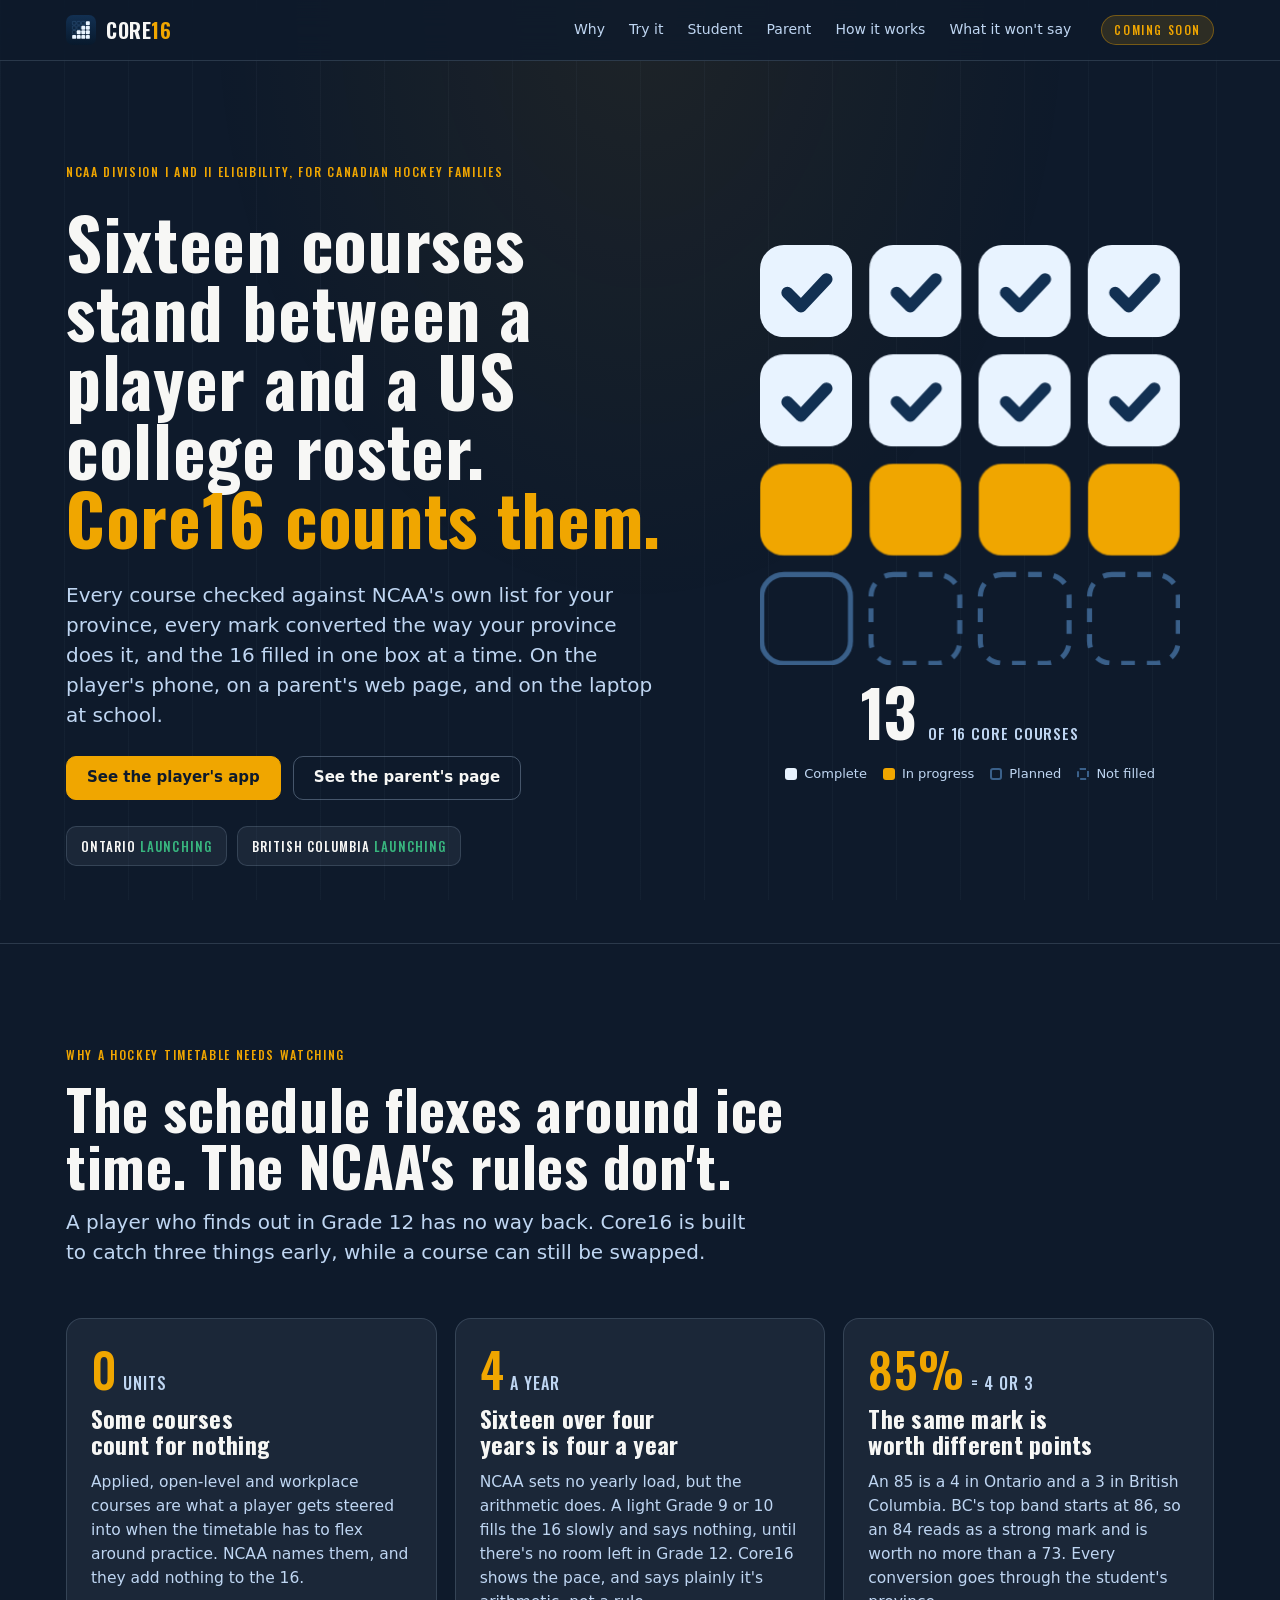
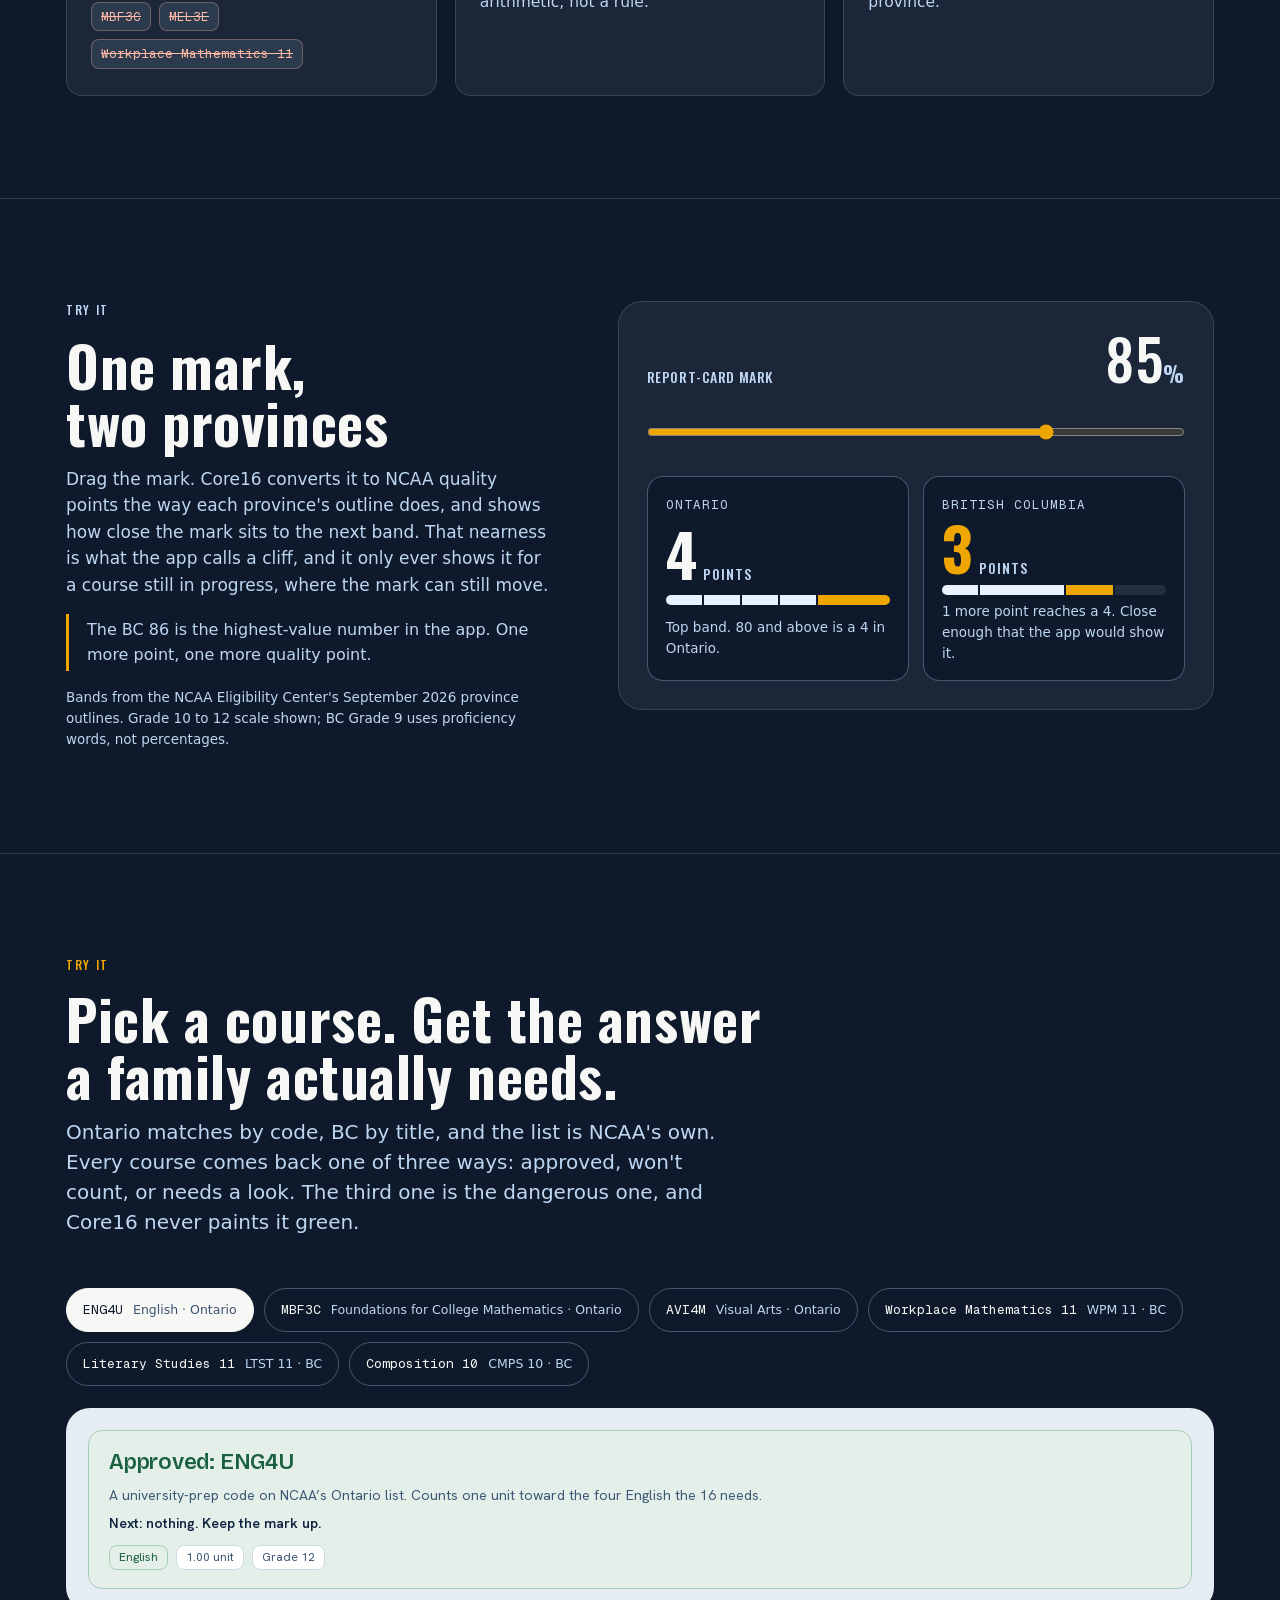
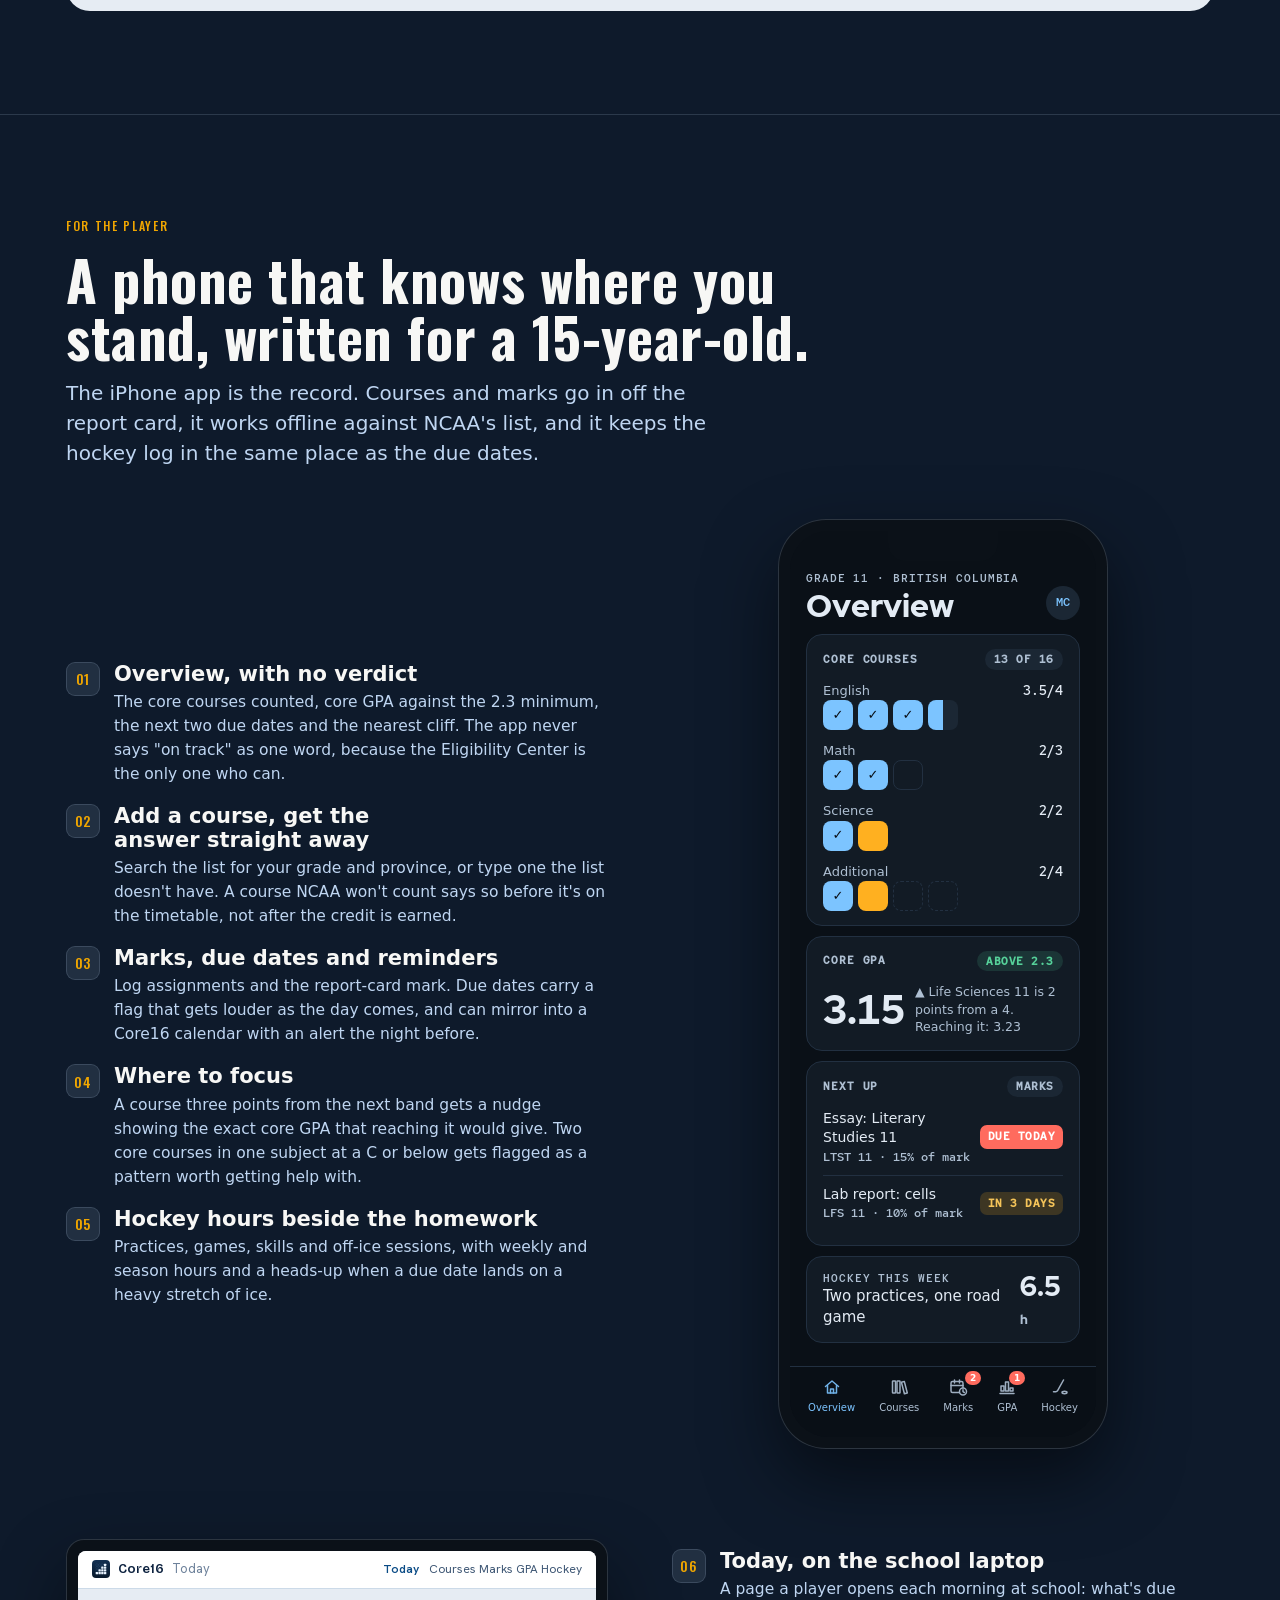
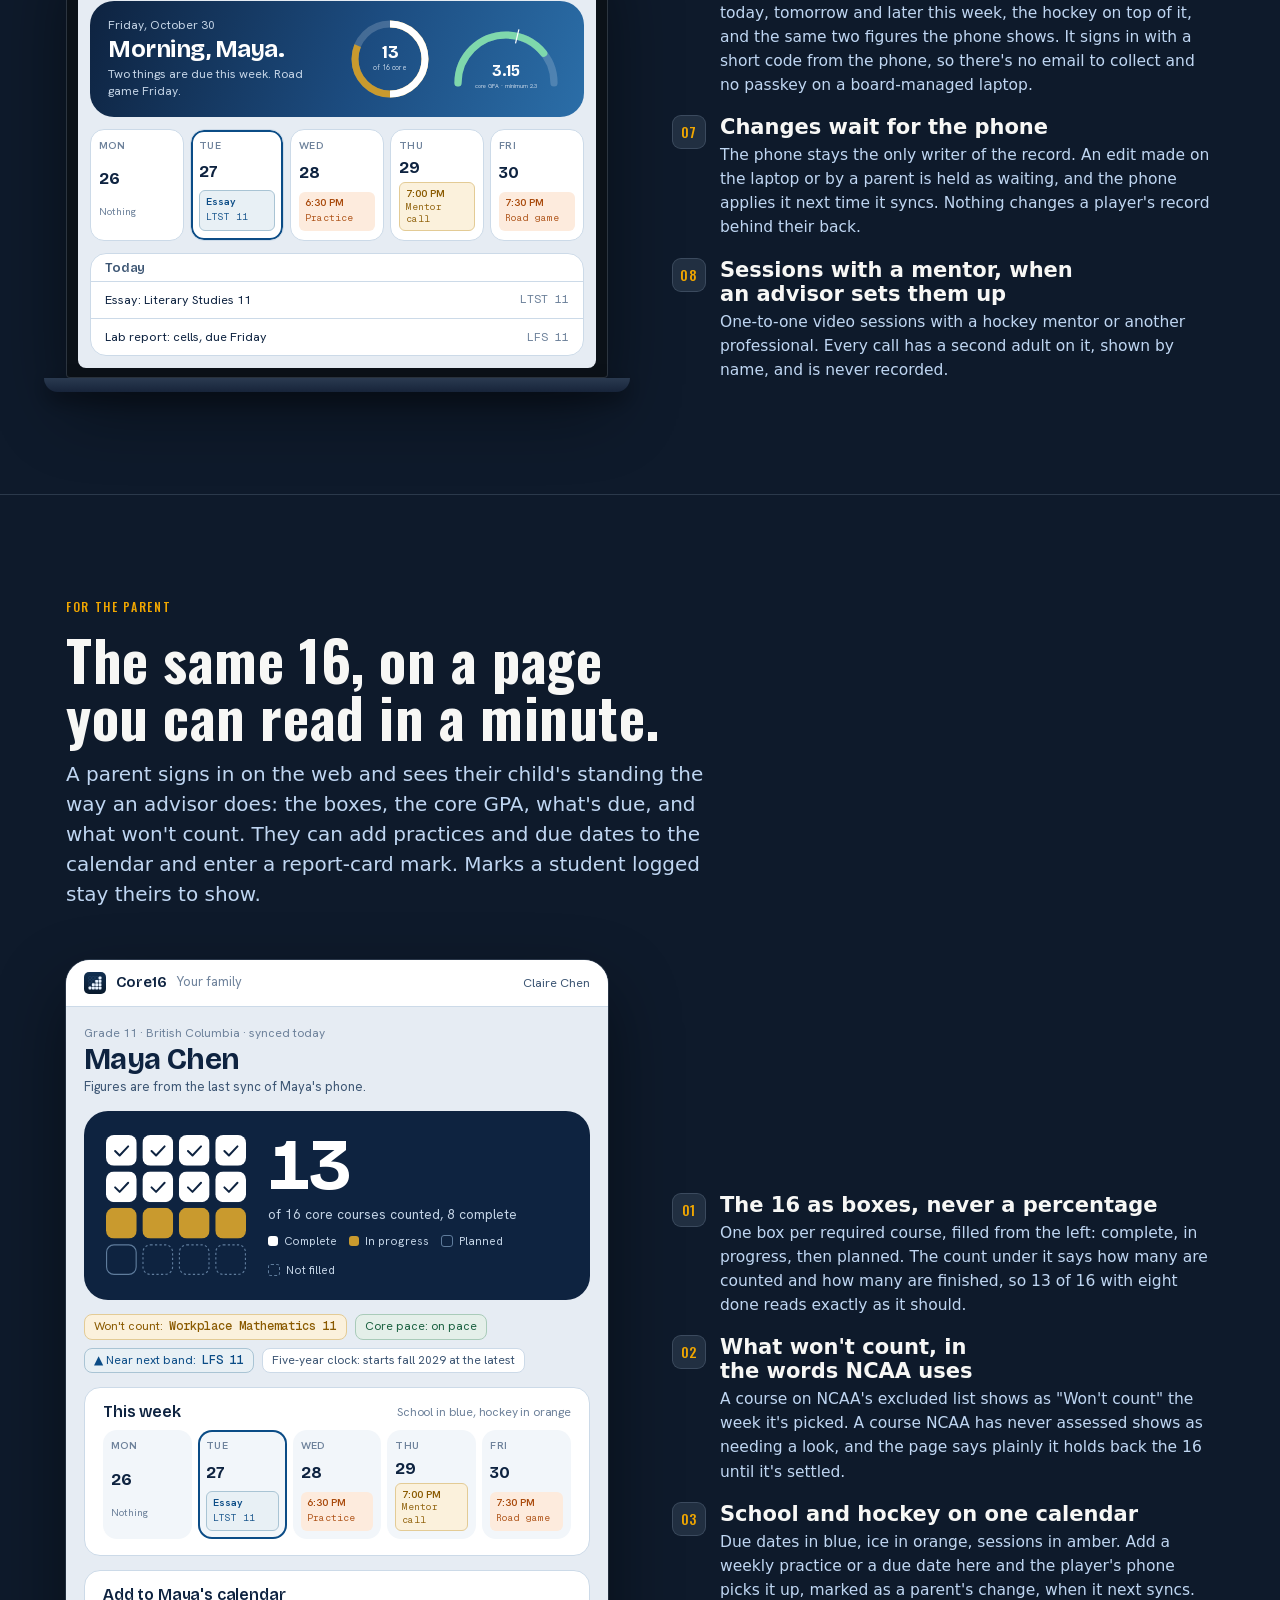
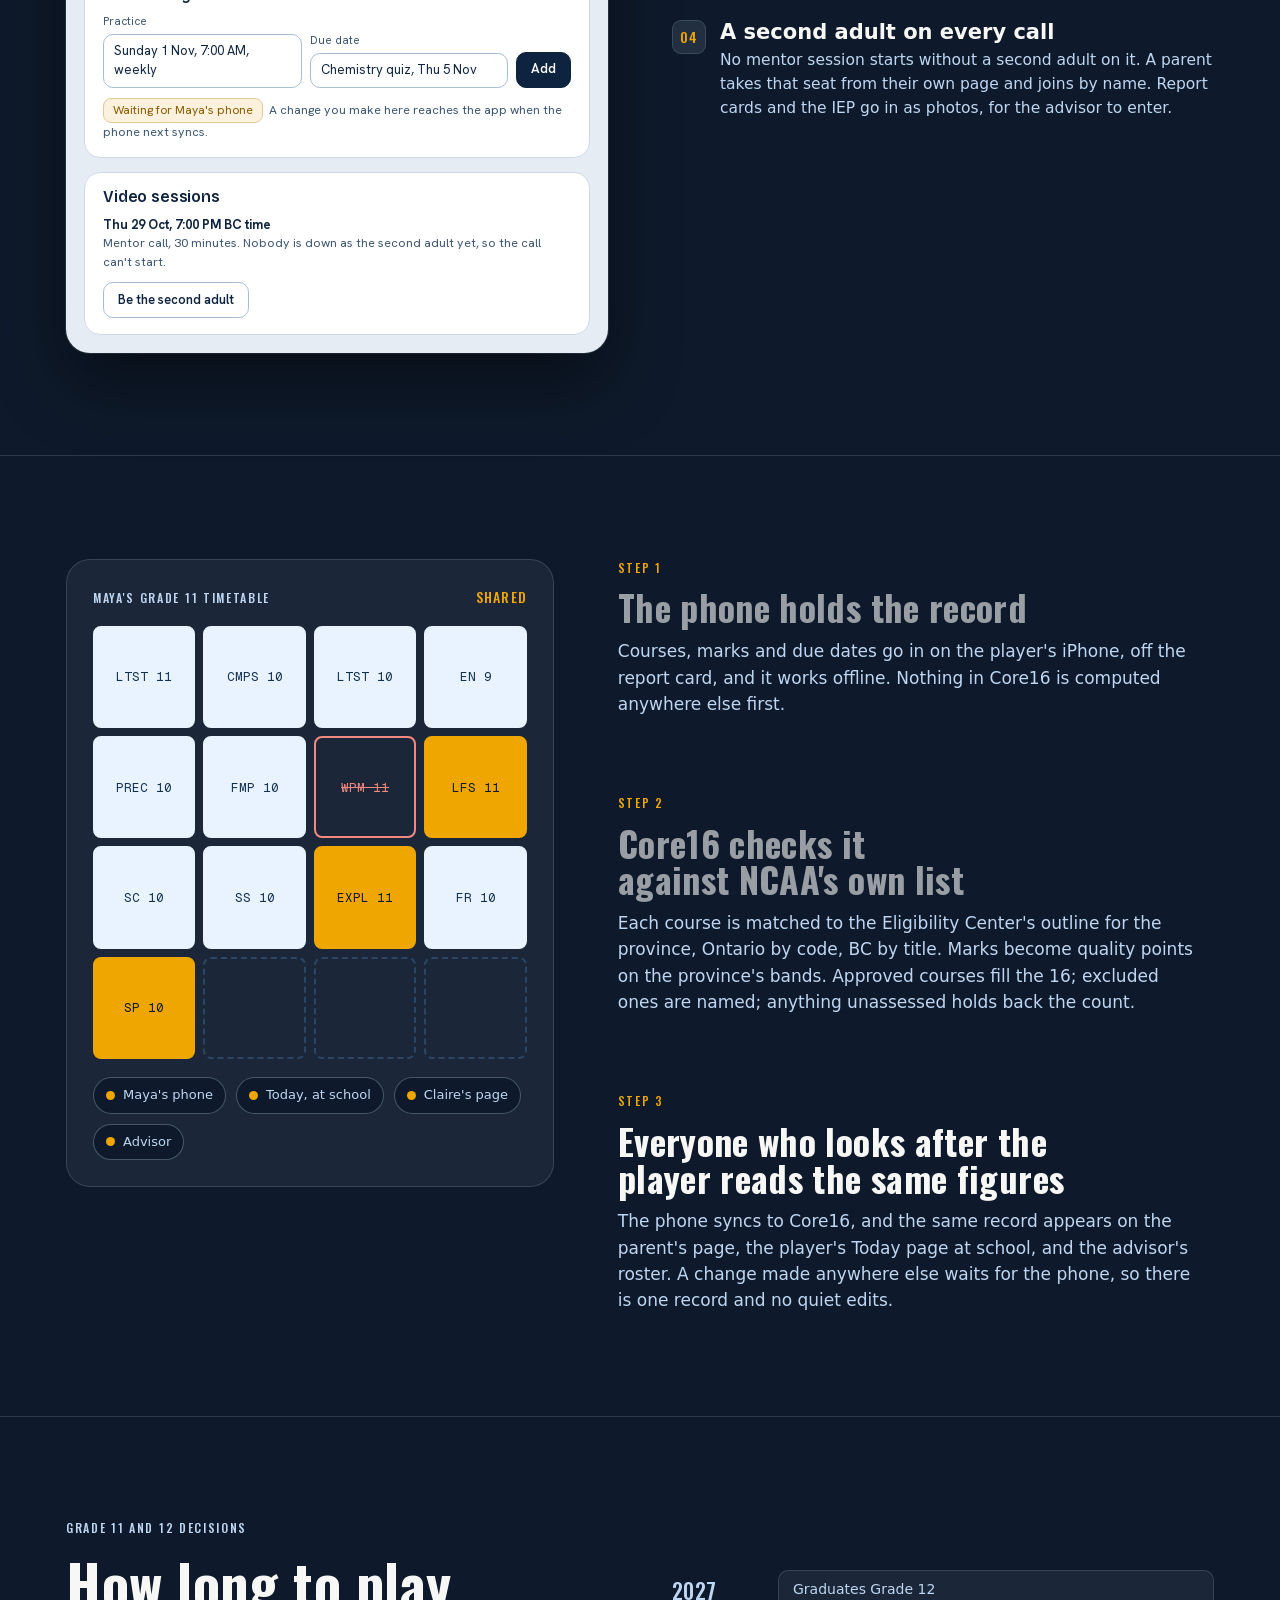
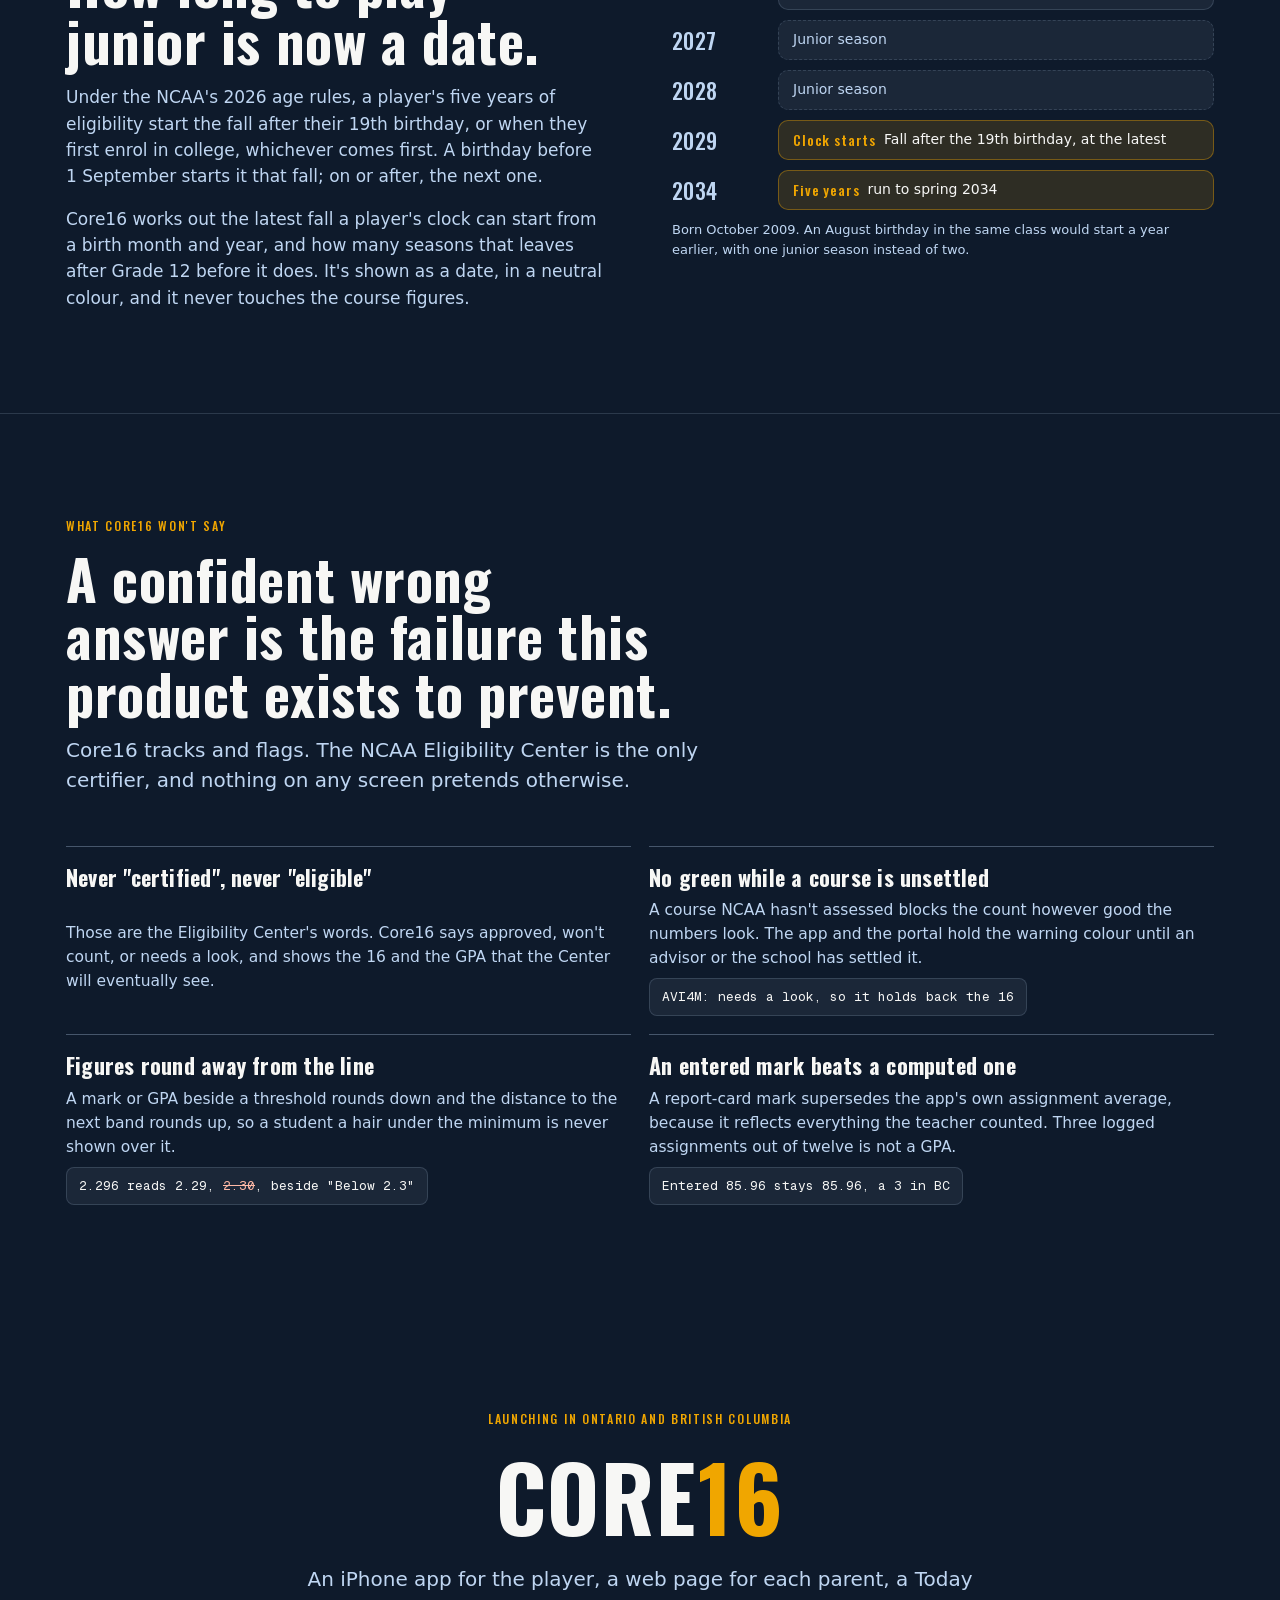
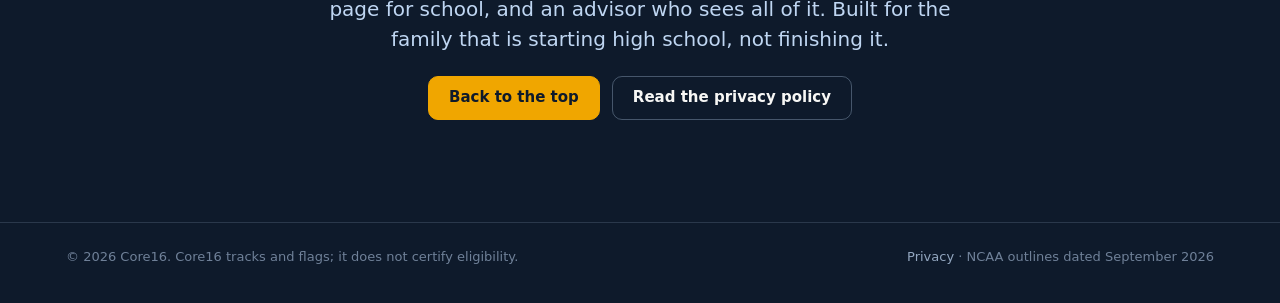
==== commit 936dd731: "Deploy from Core16/web/ (2026-10-31T05:11:26Z)" ====
--- a/index.html
+++ b/index.html
@@ -241,10 +241,10 @@
 .app-flag.three{background:rgba(255,176,32,.18);color:var(--urgency-three-days-text)}
 .app-flag.week{background:rgba(140,184,242,.18);color:var(--urgency-week)}
 .app-tabs{position:absolute;left:0;right:0;bottom:0;display:flex;justify-content:space-around;padding:10px 6px 22px;background:rgba(10,16,23,.92);border-top:1px solid var(--app-hairline);backdrop-filter:blur(8px)}
-.app-tabs span{font-size:10px;color:var(--app-text-2);display:grid;justify-items:center;gap:4px;position:relative}
-.app-tabs span::before{content:"";width:18px;height:18px;border-radius:5px;border:1.5px solid currentColor;opacity:.8}
-.app-tabs span.on{color:var(--app-accent)}
-.app-tabs span .n{position:absolute;top:-6px;right:-8px;background:var(--app-bad);color:#fff;font-size:9px;font-weight:700;border-radius:999px;padding:0 5px;line-height:14px}
+.app-tabs > span{font-size:10px;color:var(--app-text-2);display:grid;justify-items:center;gap:4px;position:relative}
+.app-tabs > span svg{width:20px;height:20px;fill:none;stroke:currentColor;stroke-width:1.5;stroke-linecap:round;stroke-linejoin:round;opacity:.9}
+.app-tabs > span.on{color:var(--app-accent)}
+.app-tabs > span .n{position:absolute;display:inline-block;top:-6px;right:-8px;background:var(--app-bad);color:#fff;font-size:9px;font-weight:700;border-radius:999px;padding:0 5px;line-height:14px}
 
 .laptop{width:min(100%,560px);margin:0 auto}
 .laptop .lid{background:#0b1118;border-radius:18px 18px 4px 4px;padding:12px 12px 10px;box-shadow:0 30px 70px rgba(0,0,0,.45),inset 0 0 0 1px rgba(191,214,242,.18)}
@@ -555,7 +555,7 @@
             <div class="app-panel">
               <div class="app-row"><div><p class="app-eyebrow">Hockey this week</p><p style="font-size:15px">Two practices, one road game</p></div><span class="app-big num" style="font-size:28px">6.5<small style="font-size:13px;font-weight:400;color:var(--app-text-2)"> h</small></span></div>
             </div>
-            <div class="app-tabs"><span class="on">Overview</span><span>Courses</span><span>Marks<span class="n">2</span></span><span>GPA<span class="n">1</span></span><span>Hockey</span></div>
+            <div class="app-tabs"><span class="on"><svg viewBox="0 0 20 20" aria-hidden="true"><path d="M3.5 9.5 10 4l6.5 5.5"/><path d="M5.5 8.5V16h9V8.5"/><path d="M8.5 16v-4h3v4"/></svg>Overview</span><span><svg viewBox="0 0 20 20" aria-hidden="true"><rect x="3.5" y="4" width="3" height="12" rx=".6"/><rect x="8" y="4" width="3" height="12" rx=".6"/><path d="m12.4 5.2 2.9-.8 3 11.6-2.9.8z"/></svg>Courses</span><span><svg viewBox="0 0 20 20" aria-hidden="true"><rect x="3" y="4.5" width="12" height="11" rx="1.5"/><path d="M3 8.5h12M6.5 3v3M11.5 3v3"/><circle cx="15" cy="14.5" r="3.5" fill="#0a1017"/><path d="M15 12.8v1.9l1.3.8"/></svg>Marks<span class="n">2</span></span><span><svg viewBox="0 0 20 20" aria-hidden="true"><path d="M3 16.5h14"/><rect x="4" y="9" width="3" height="5"/><rect x="8.5" y="5" width="3" height="9"/><rect x="13" y="11" width="3" height="3"/></svg>GPA<span class="n">1</span></span><span><svg viewBox="0 0 20 20" aria-hidden="true"><path d="M13.5 3 7.6 13.6a2.2 2.2 0 0 1-2 1.1H3.5"/><ellipse cx="14.5" cy="15.5" rx="2.5" ry="1.2"/></svg>Hockey</span></div>
           </div>
         </div>
       </div>
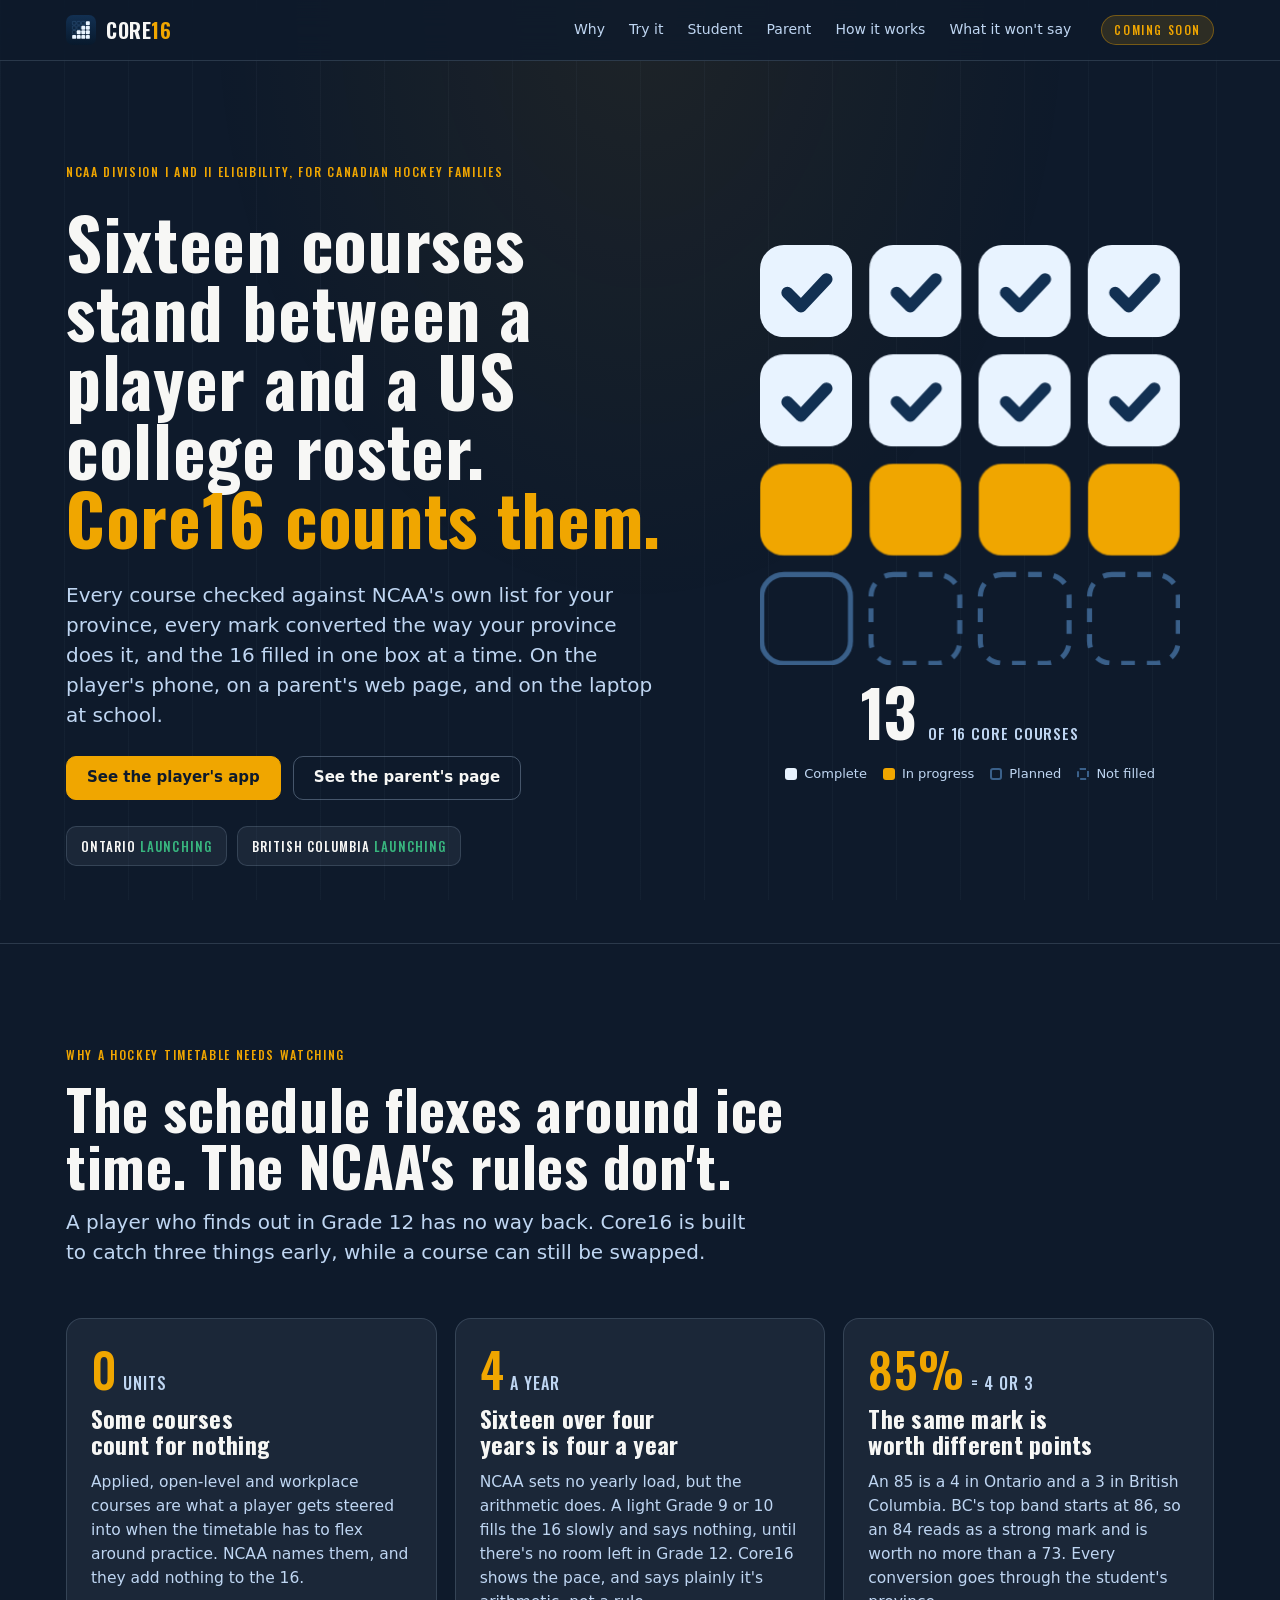
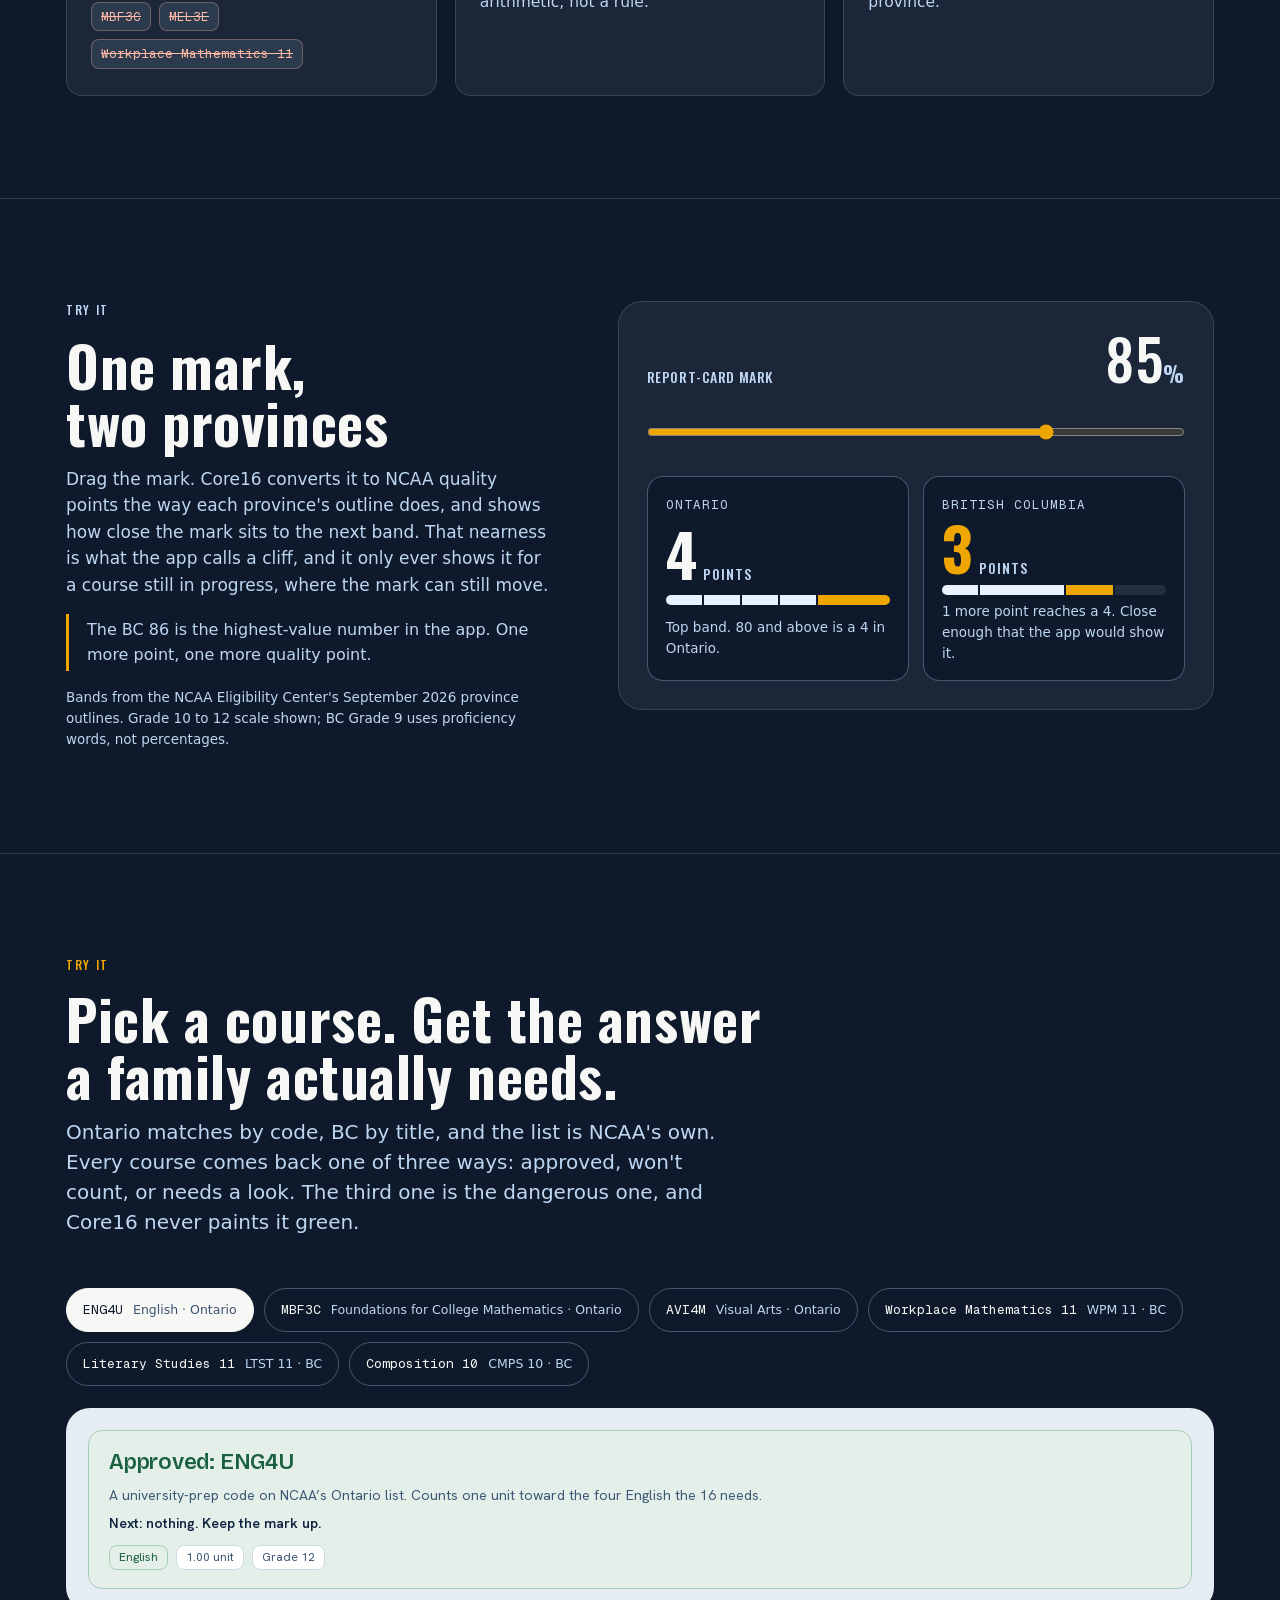
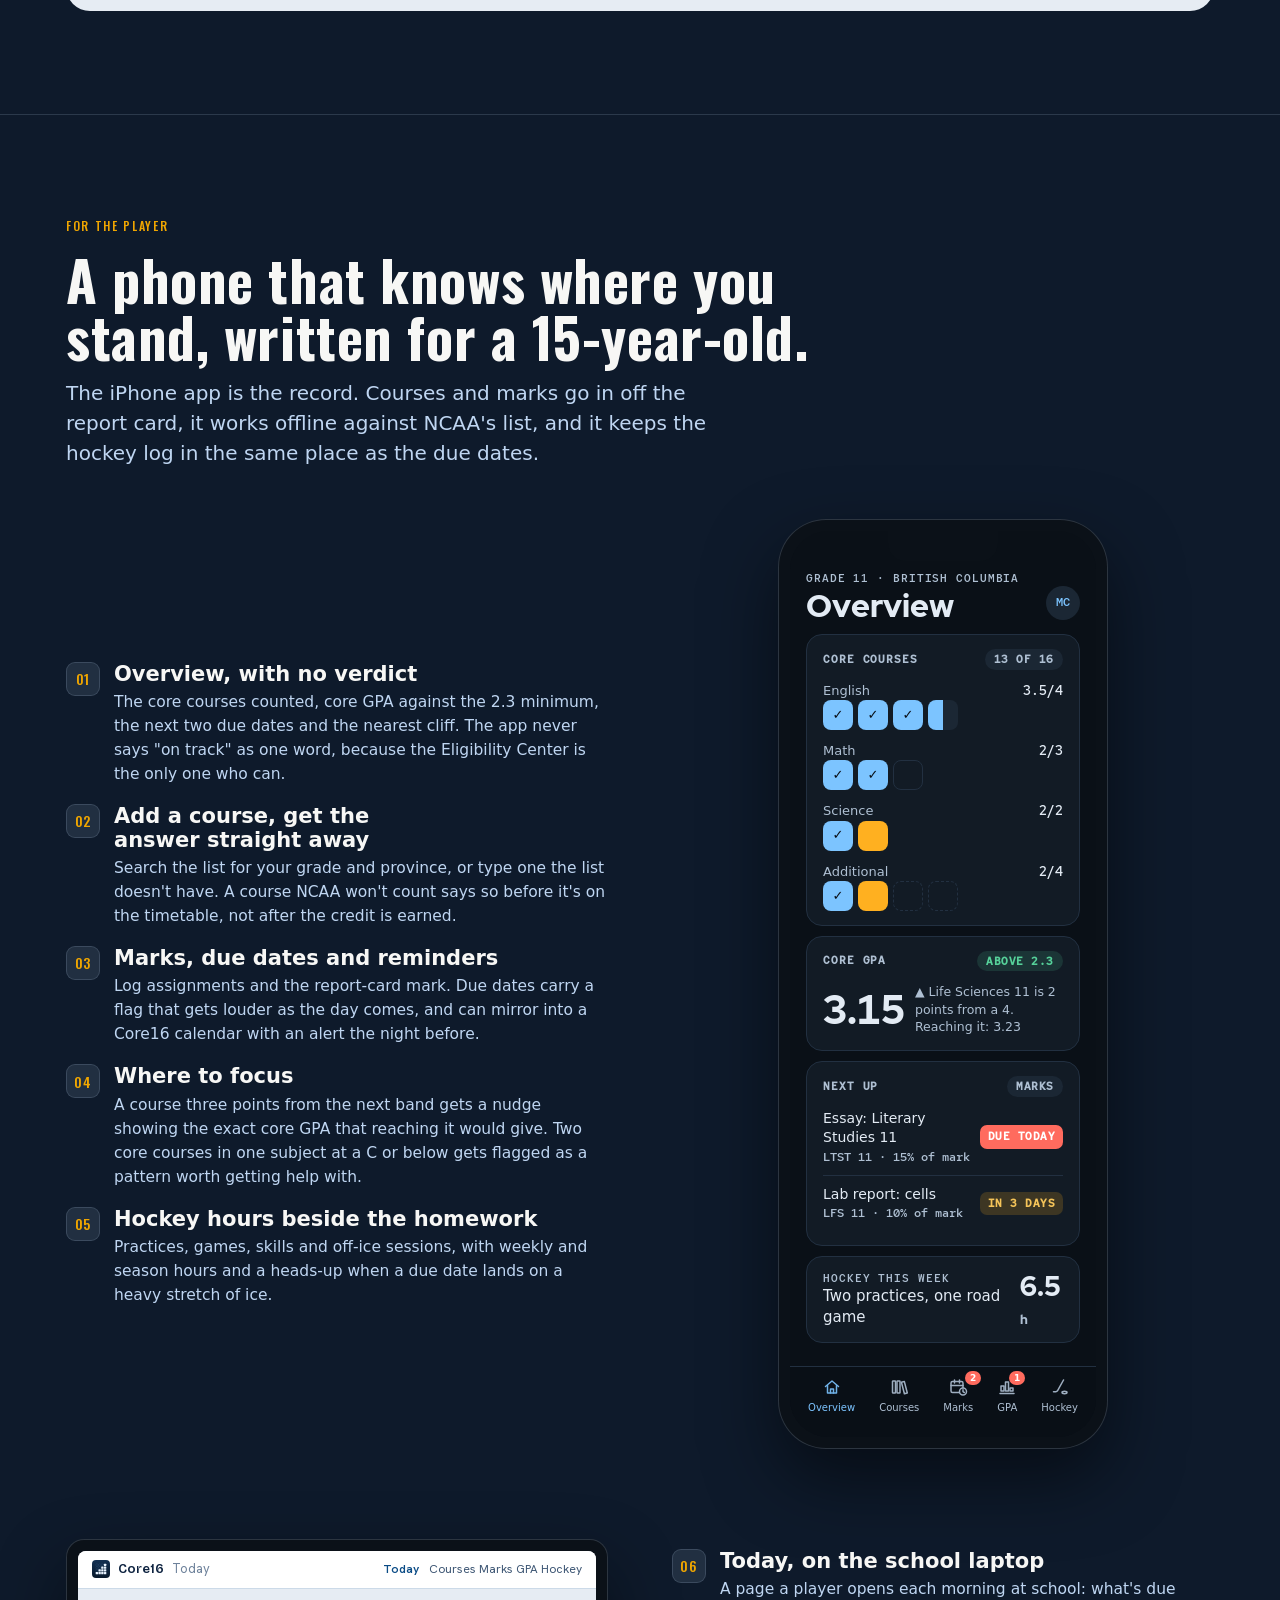
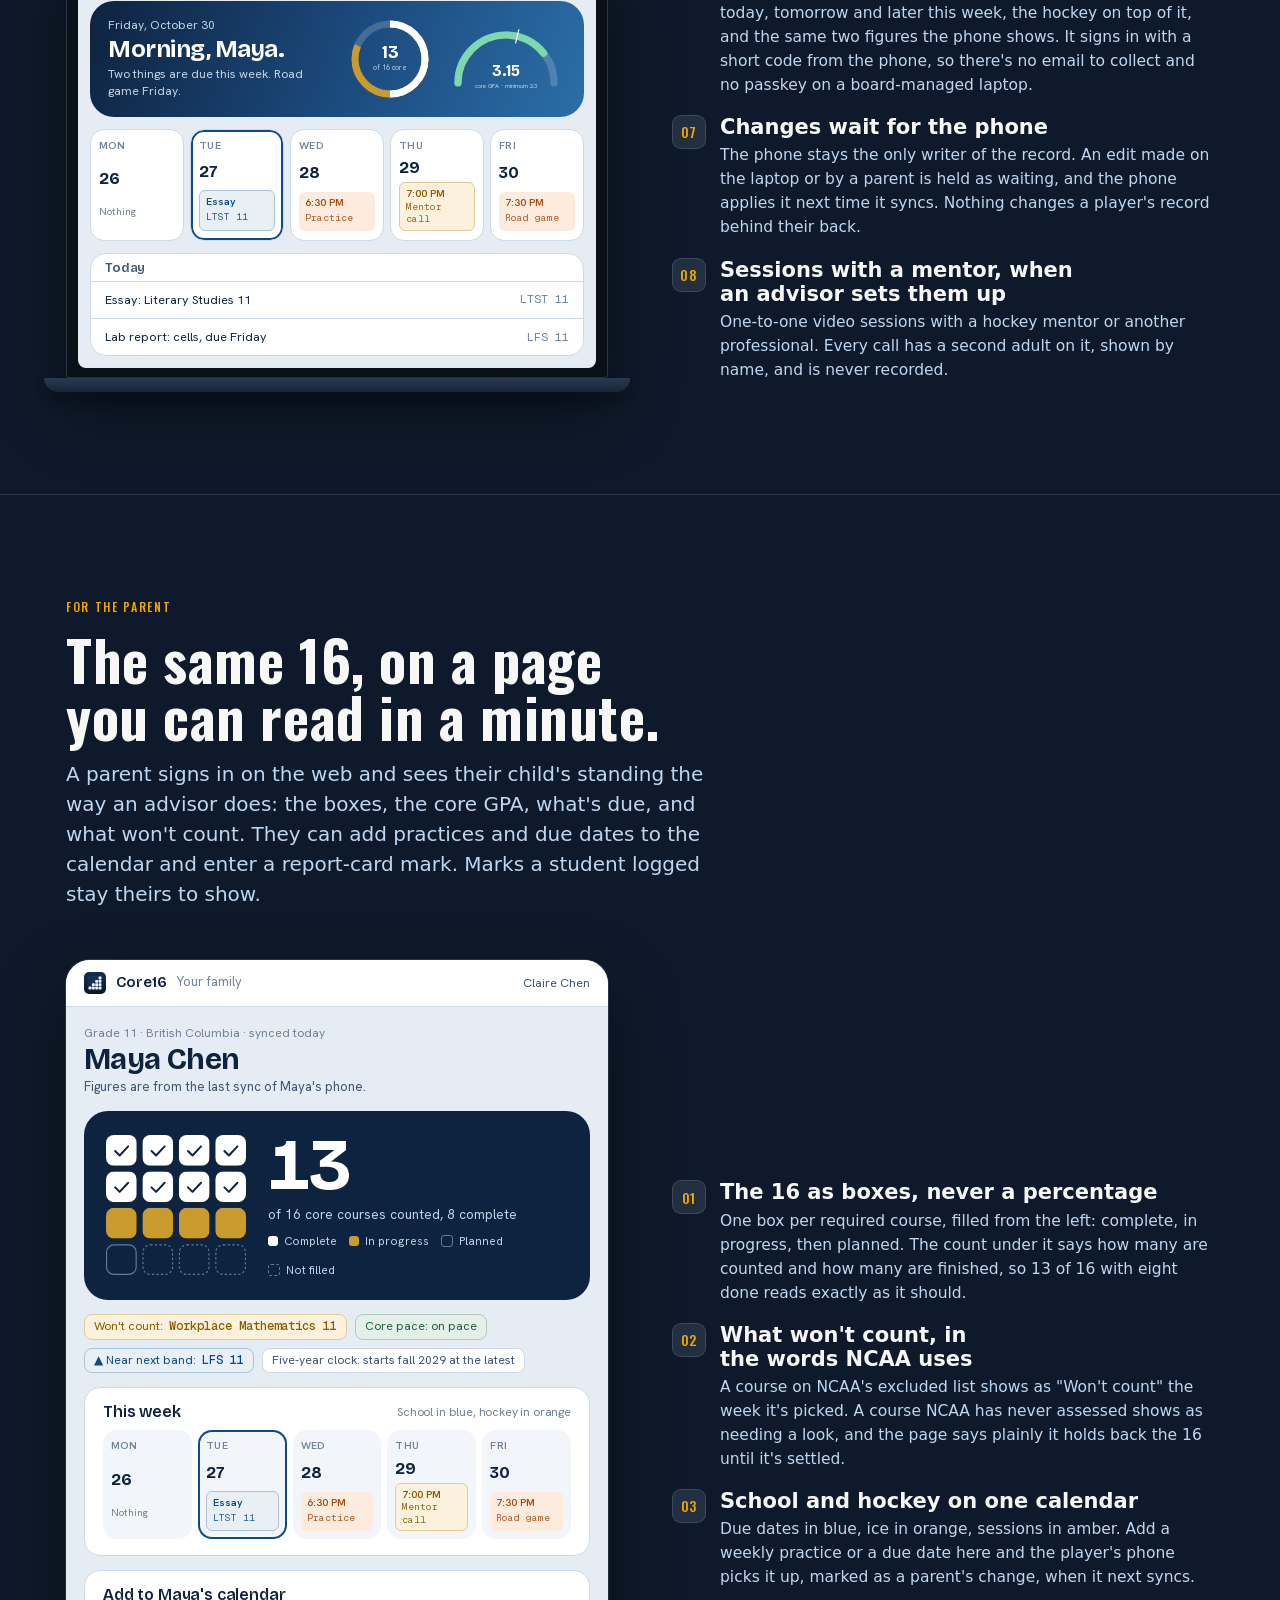
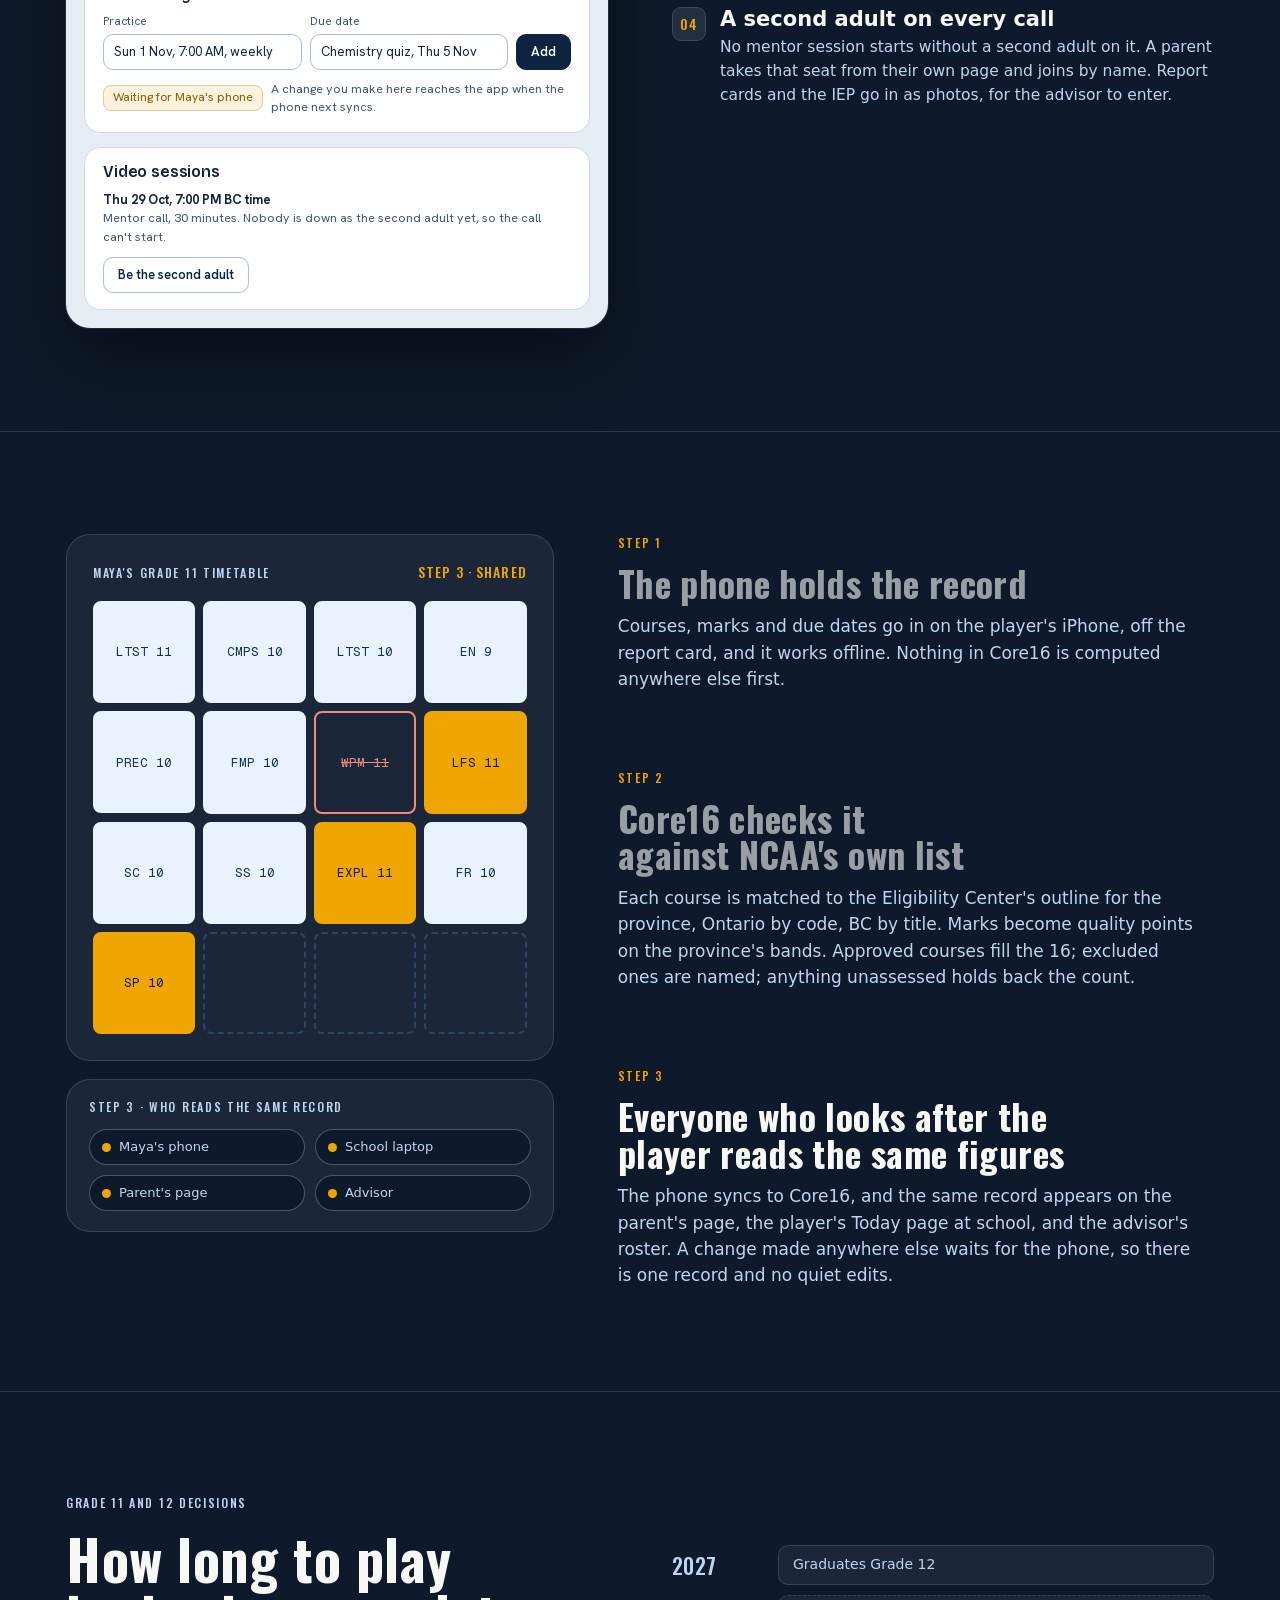
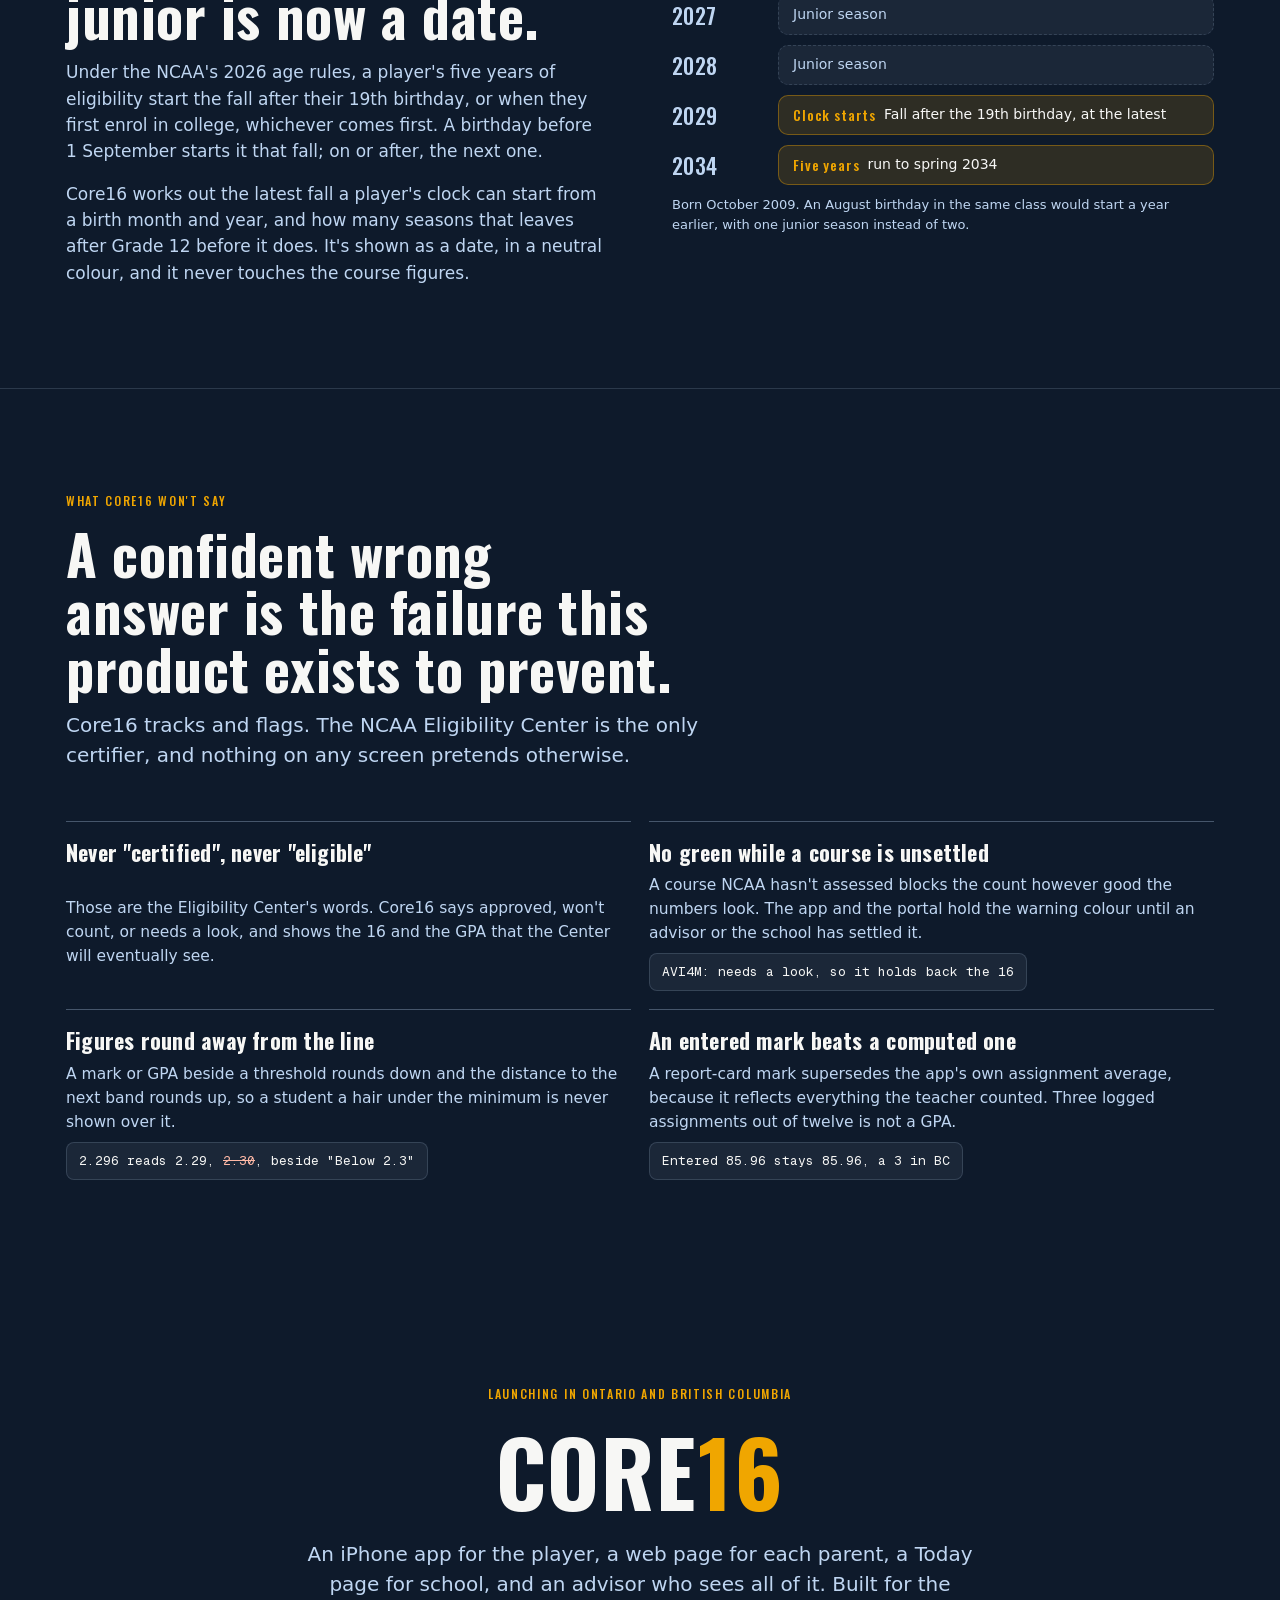
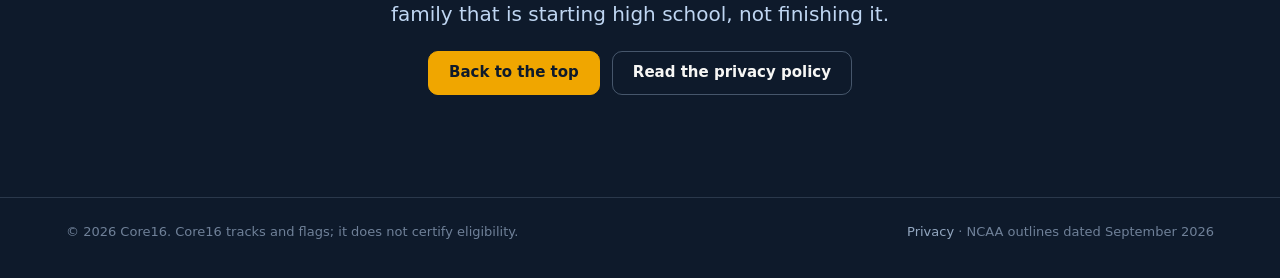
==== commit cef3787b: "Deploy from Core16/web/ (2026-10-31T05:35:42Z)" ====
--- a/index.html
+++ b/index.html
@@ -334,17 +334,20 @@
 .prow em{font-style:normal;color:var(--ink2);font-size:12.5px}
 .cal-form{display:grid;grid-template-columns:1fr 1fr auto;gap:8px;align-items:end}
 @media (max-width:480px){.cal-form{grid-template-columns:1fr}}
-.field{display:grid;gap:4px;font-size:11.5px;color:var(--ink2)}
-.field div{border:1px solid var(--rule2);border-radius:var(--radius-s);padding:7px 10px;font-size:13px;color:var(--ink);background:var(--surface);font-family:var(--sans)}
+.field{display:grid;gap:4px;font-size:11.5px;color:var(--ink2);min-width:0}
+.field div{border:1px solid var(--rule2);border-radius:var(--radius-s);padding:0 10px;min-height:36px;display:flex;align-items:center;font-size:13px;color:var(--ink);background:var(--surface);font-family:var(--sans);white-space:nowrap;overflow:hidden;text-overflow:ellipsis}
+.panel .note.wait{display:flex;align-items:center;gap:8px;flex-wrap:wrap;margin:0}
+.panel .note.wait .chip{flex:none}
+.panel .note.wait span:last-child{flex:1 1 220px}
 .field div.mono{font-family:var(--mono)}
 
 /* How it works */
 .how{display:grid;grid-template-columns:minmax(0,.9fr) minmax(0,1.1fr);gap:clamp(28px,5vw,72px);align-items:start}
 @media (max-width:900px){.how{grid-template-columns:1fr}}
-.stage{position:sticky;top:calc(80px + env(safe-area-inset-top,0px));display:grid;gap:18px}
+.stage{position:sticky;top:calc(80px + env(safe-area-inset-top,0px));display:grid}
 @media (max-width:900px){.stage{position:static}}
 .stage-card{background:var(--site-wash);border:1px solid var(--site-line);border-radius:var(--radius-hero);padding:26px;display:grid;gap:18px;min-height:360px;align-content:center}
-.stage-title{display:flex;justify-content:space-between;align-items:baseline;gap:10px}
+.stage-title{display:flex;flex-wrap:wrap;justify-content:space-between;align-items:baseline;gap:6px 10px}
 .stage-title .eyebrow{color:var(--site-ink-light)}
 .stage-title b{font-family:var(--site-display);font-weight:500;font-size:14px;letter-spacing:.08em;text-transform:uppercase;color:var(--site-amber)}
 .courses{display:grid;grid-template-columns:repeat(4,1fr);gap:8px;margin:0;padding:0;list-style:none}
@@ -354,9 +357,14 @@
 [data-step="2"] .courses li.ok,[data-step="3"] .courses li.ok{background:var(--mark-filled);border-color:var(--mark-filled);color:var(--mark-top)}
 [data-step="2"] .courses li.now,[data-step="3"] .courses li.now{background:var(--site-amber);border-color:var(--site-amber);color:var(--site-ink)}
 [data-step="2"] .courses li.x,[data-step="3"] .courses li.x{border-color:#f0897e;color:#f0897e;text-decoration:line-through}
-.readers{display:flex;gap:10px;flex-wrap:wrap;opacity:.25;transition:opacity .5s var(--ease)}
-[data-step="3"] .readers{opacity:1}
-.reader{display:inline-flex;align-items:center;gap:8px;font-size:13px;color:var(--site-ink-light);background:var(--site-ink);border:1px solid var(--site-line-2);border-radius:var(--radius-pill);padding:7px 12px}
+.readers{display:grid;grid-template-columns:repeat(2,minmax(0,1fr));gap:10px}
+.readers-slot{display:grid;grid-template-rows:0fr;transition:grid-template-rows .5s var(--ease)}
+.readers-slot > div{overflow:hidden;min-height:0}
+.readers-card{margin-top:18px;min-height:0;padding:18px 22px 20px;gap:12px;opacity:0;transform:translateY(10px);transition:opacity .45s var(--ease) .1s,transform .45s var(--ease) .1s}
+[data-step="3"] .readers-slot{grid-template-rows:1fr}
+[data-step="3"] .readers-card{opacity:1;transform:none}
+@media (prefers-reduced-motion:reduce){.readers-slot,.readers-card{transition:none}}
+.reader{display:flex;align-items:center;gap:8px;min-width:0;white-space:nowrap;font-size:13px;color:var(--site-ink-light);background:var(--site-ink);border:1px solid var(--site-line-2);border-radius:var(--radius-pill);padding:7px 12px}
 .reader i{width:9px;height:9px;border-radius:50%;background:var(--site-amber)}
 .steps{display:grid;gap:clamp(40px,6vw,96px);margin:0;padding:0;list-style:none}
 .step{display:grid;gap:12px;scroll-margin-top:100px}
@@ -628,8 +636,8 @@
             </section>
             <section class="panel">
               <h3>Add to Maya's calendar</h3>
-              <div class="cal-form"><div class="field">Practice<div>Sunday 1 Nov, 7:00 AM, weekly</div></div><div class="field">Due date<div>Chemistry quiz, Thu 5 Nov</div></div><button class="pbtn primary" type="button" tabindex="-1">Add</button></div>
-              <p class="note"><span class="chip warn">Waiting for Maya's phone</span>&nbsp; A change you make here reaches the app when the phone next syncs.</p>
+              <div class="cal-form"><div class="field">Practice<div>Sun 1 Nov, 7:00 AM, weekly</div></div><div class="field">Due date<div>Chemistry quiz, Thu 5 Nov</div></div><button class="pbtn primary" type="button" tabindex="-1">Add</button></div>
+              <p class="note wait"><span class="chip warn">Waiting for Maya's phone</span><span>A change you make here reaches the app when the phone next syncs.</span></p>
             </section>
             <section class="panel">
               <h3>Video sessions</h3>
@@ -652,15 +660,18 @@
   <div class="wrap how">
     <div class="stage reveal" id="stage" data-step="1">
       <div class="stage-card">
-        <div class="stage-title"><span class="eyebrow">Maya's Grade 11 timetable</span><b id="stageLabel">Entered</b></div>
+        <div class="stage-title"><span class="eyebrow">Maya's Grade 11 timetable</span><b id="stageLabel">Step 1 · Entered</b></div>
         <ul class="courses" aria-hidden="true">
           <li class="ok">LTST 11</li><li class="ok">CMPS 10</li><li class="ok">LTST 10</li><li class="ok">EN 9</li>
           <li class="ok">PREC 10</li><li class="ok">FMP 10</li><li class="x">WPM 11</li><li class="now">LFS 11</li>
           <li class="ok">SC 10</li><li class="ok">SS 10</li><li class="now">EXPL 11</li><li class="ok">FR 10</li>
           <li class="now">SP 10</li><li class="blank"></li><li class="blank"></li><li class="blank"></li>
         </ul>
-        <div class="readers" aria-hidden="true"><span class="reader"><i></i>Maya's phone</span><span class="reader"><i></i>Today, at school</span><span class="reader"><i></i>Claire's page</span><span class="reader"><i></i>Advisor</span></div>
       </div>
+      <div class="readers-slot" aria-hidden="true"><div><div class="stage-card readers-card">
+        <div class="stage-title"><span class="eyebrow">Step 3 · Who reads the same record</span></div>
+        <div class="readers"><span class="reader"><i></i>Maya's phone</span><span class="reader"><i></i>School laptop</span><span class="reader"><i></i>Parent's page</span><span class="reader"><i></i>Advisor</span></div>
+      </div></div></div>
     </div>
     <ol class="steps">
       <li class="step reveal" data-go="1"><span class="k">Step 1</span><h3>The phone holds the record</h3><p>Courses, marks and due dates go in on the player's iPhone, off the report card, and it works offline. Nothing in Core16 is computed anywhere else first.</p></li>
@@ -846,7 +857,7 @@
   /* How it works: the stage follows whichever step is in the middle of the screen. */
   var stage = document.getElementById('stage'), label = document.getElementById('stageLabel');
   var steps = document.querySelectorAll('.step');
-  var labels = {1:'Entered', 2:'Checked against NCAA', 3:'Shared'};
+  var labels = {1:'Step 1 · Entered', 2:'Step 2 · Checked against NCAA', 3:'Step 3 · Shared'};
   function setStep(n){
     stage.setAttribute('data-step', n); label.textContent = labels[n];
     Array.prototype.forEach.call(steps, function(s){ s.classList.toggle('on', s.getAttribute('data-go')===String(n)); });
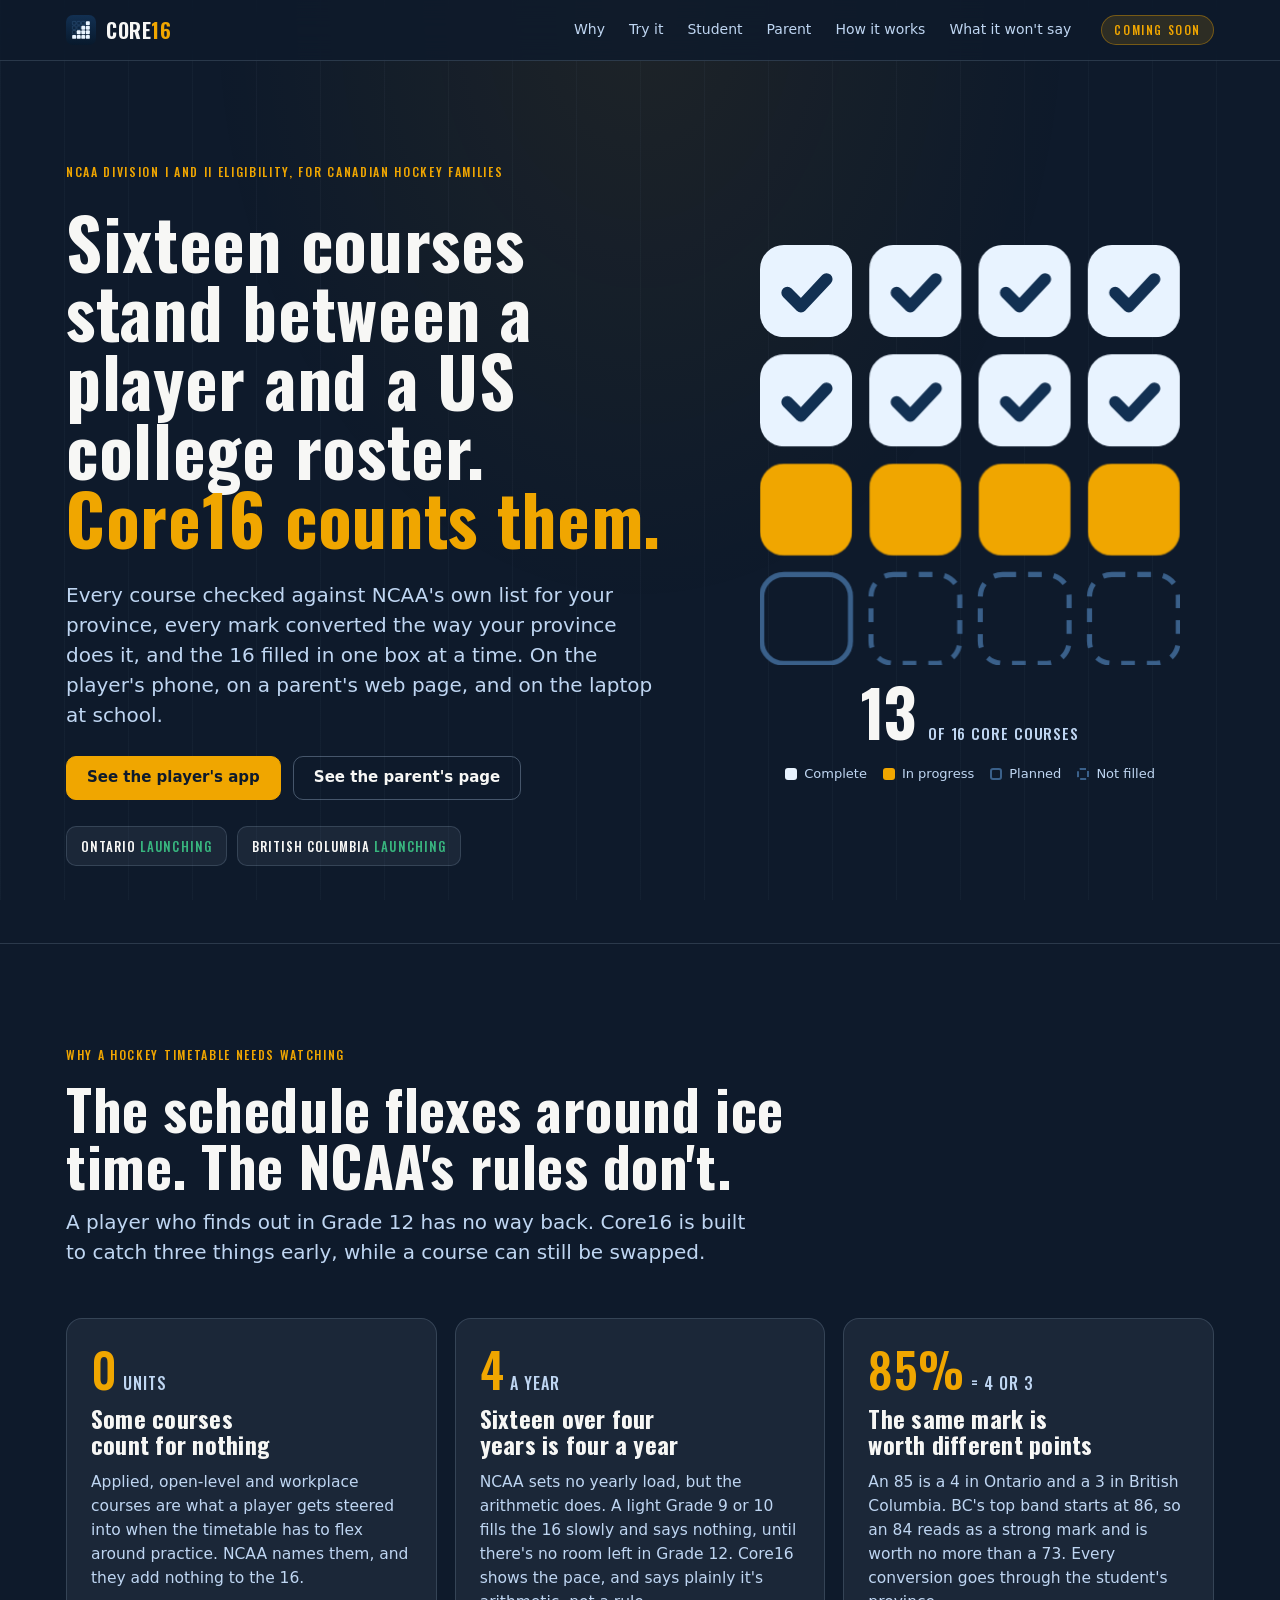
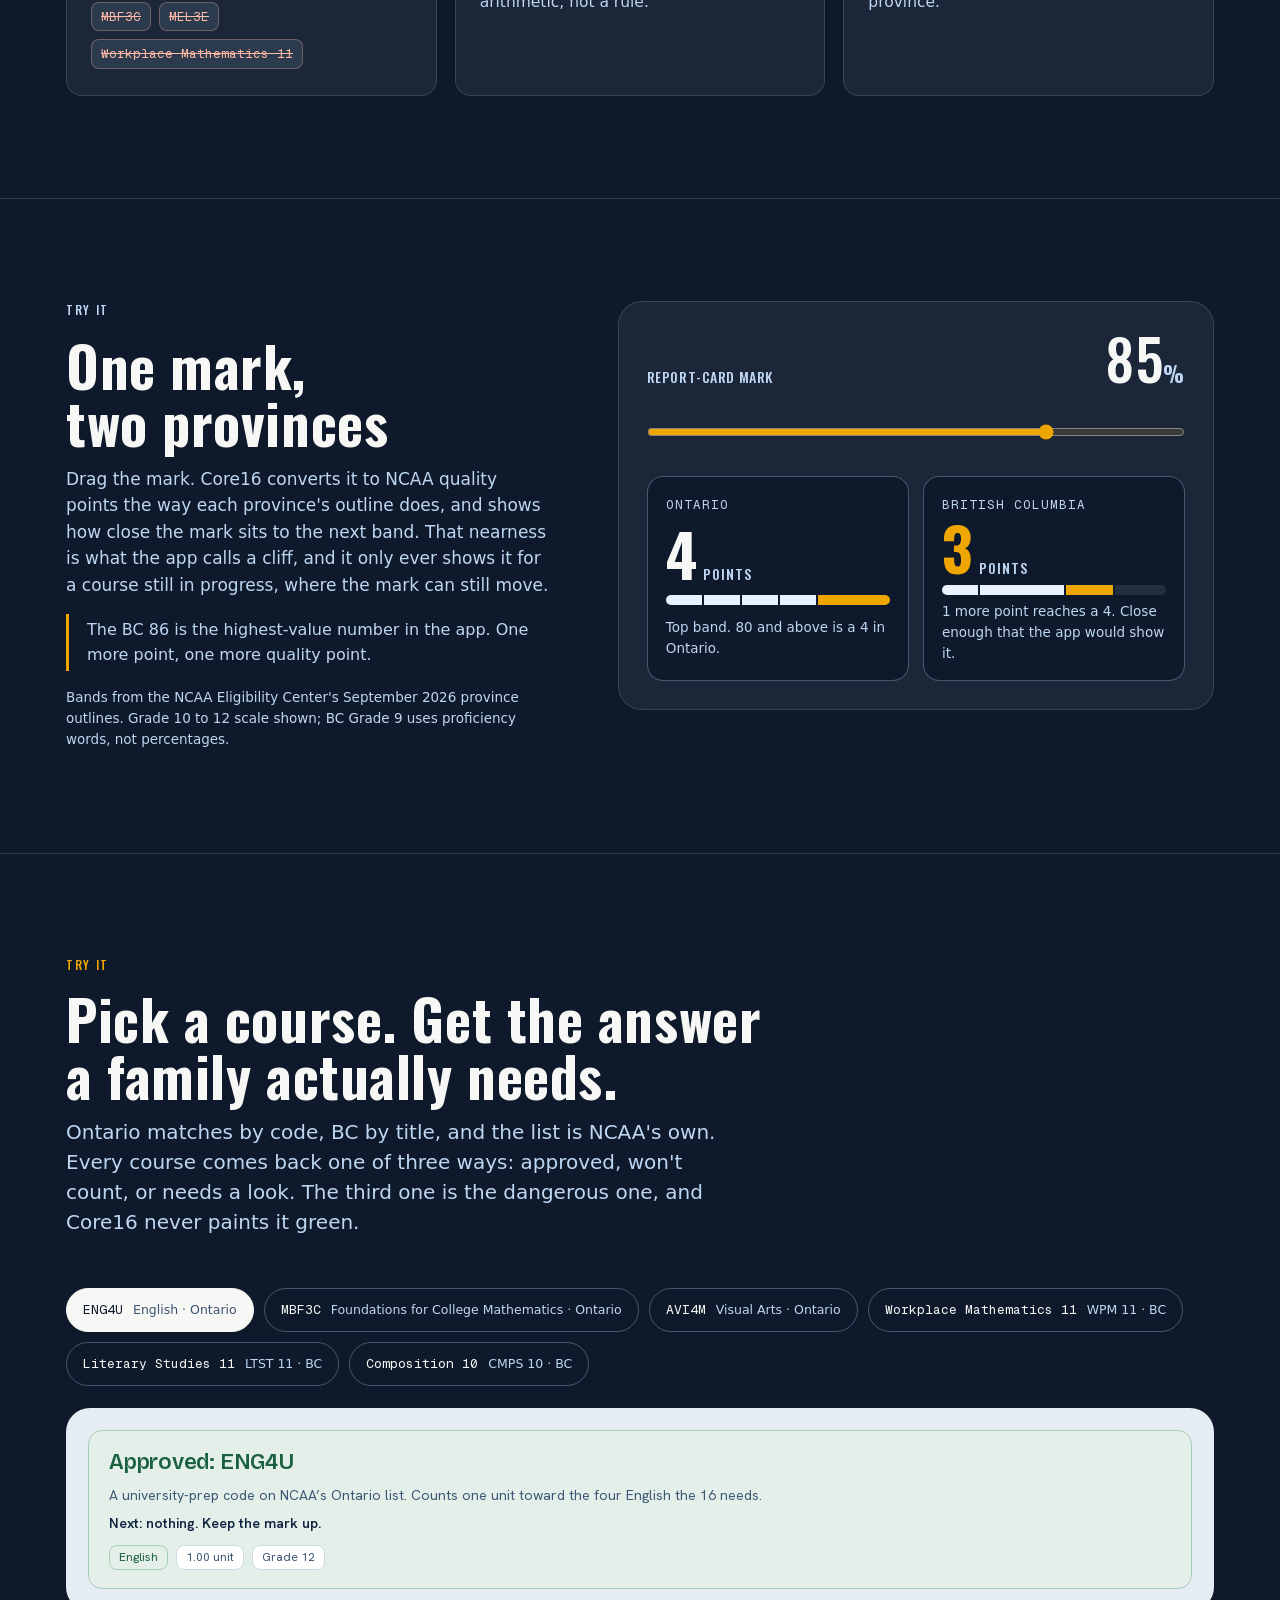
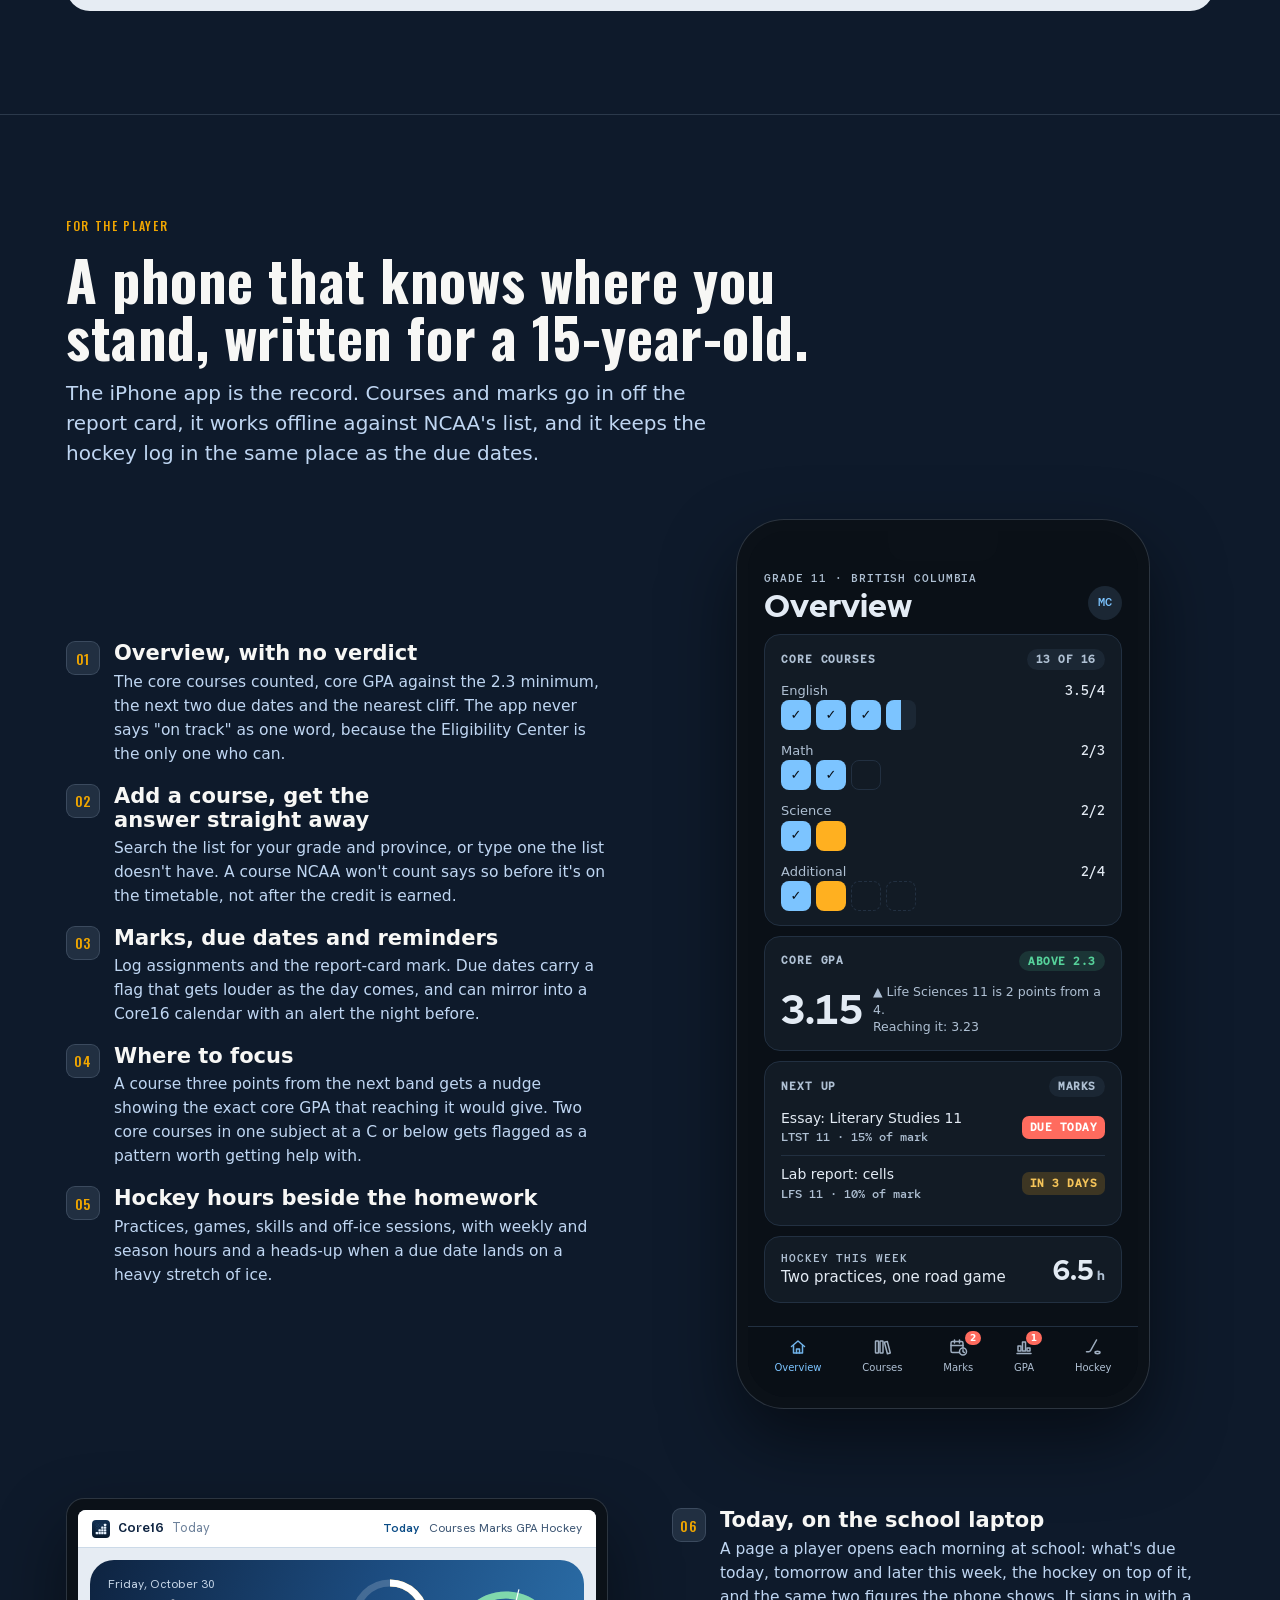
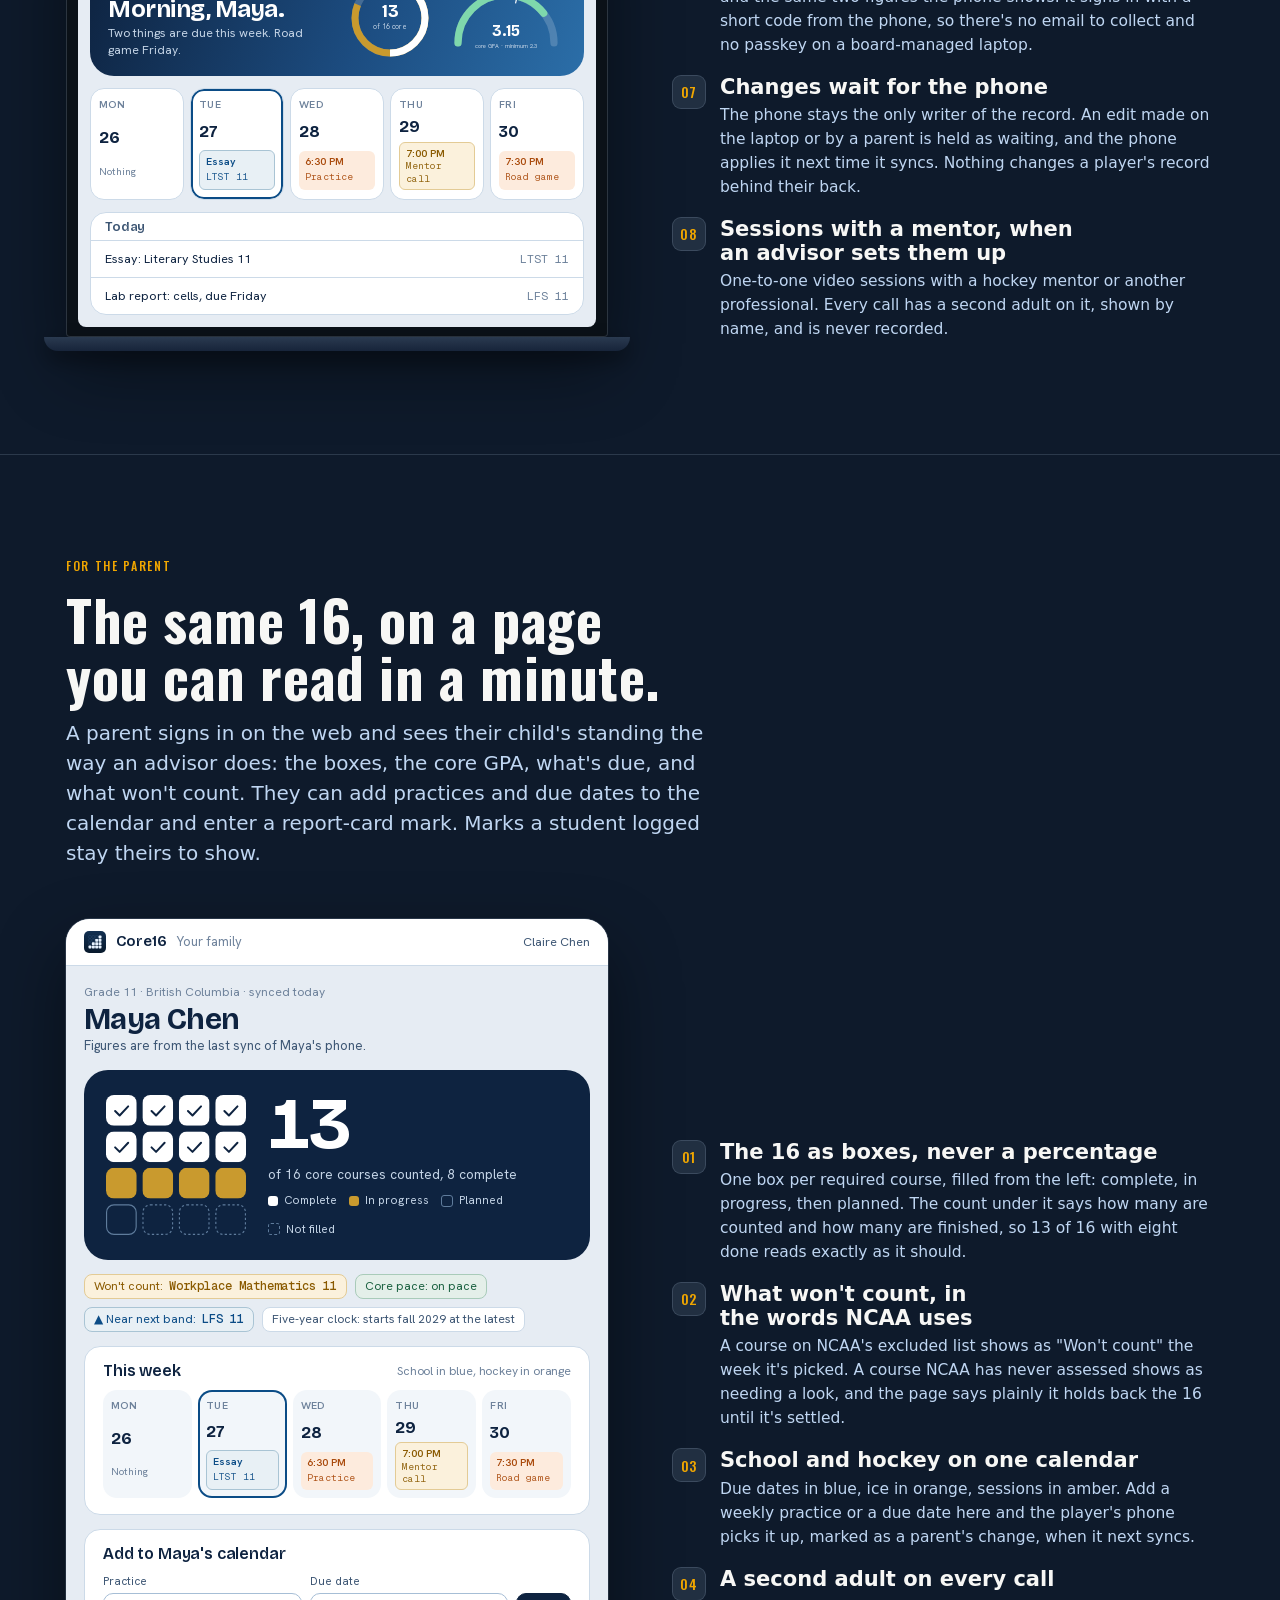
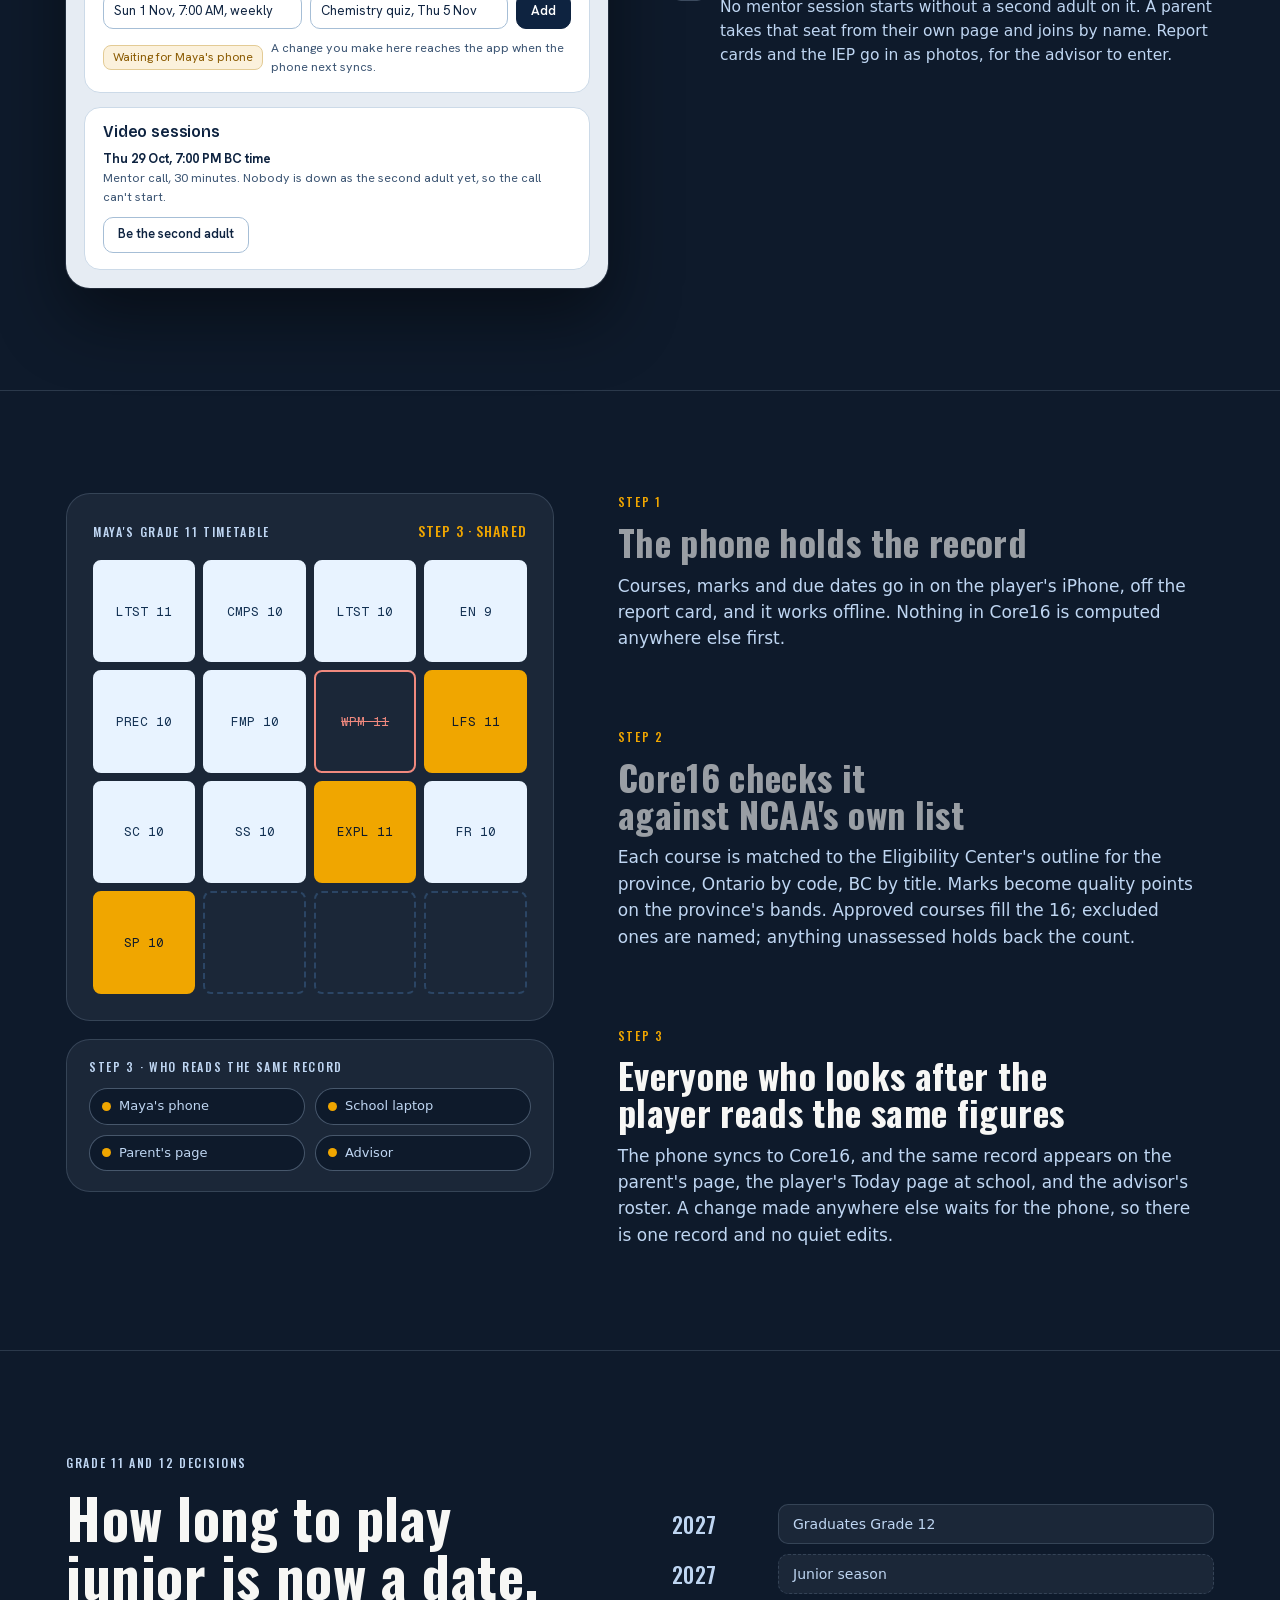
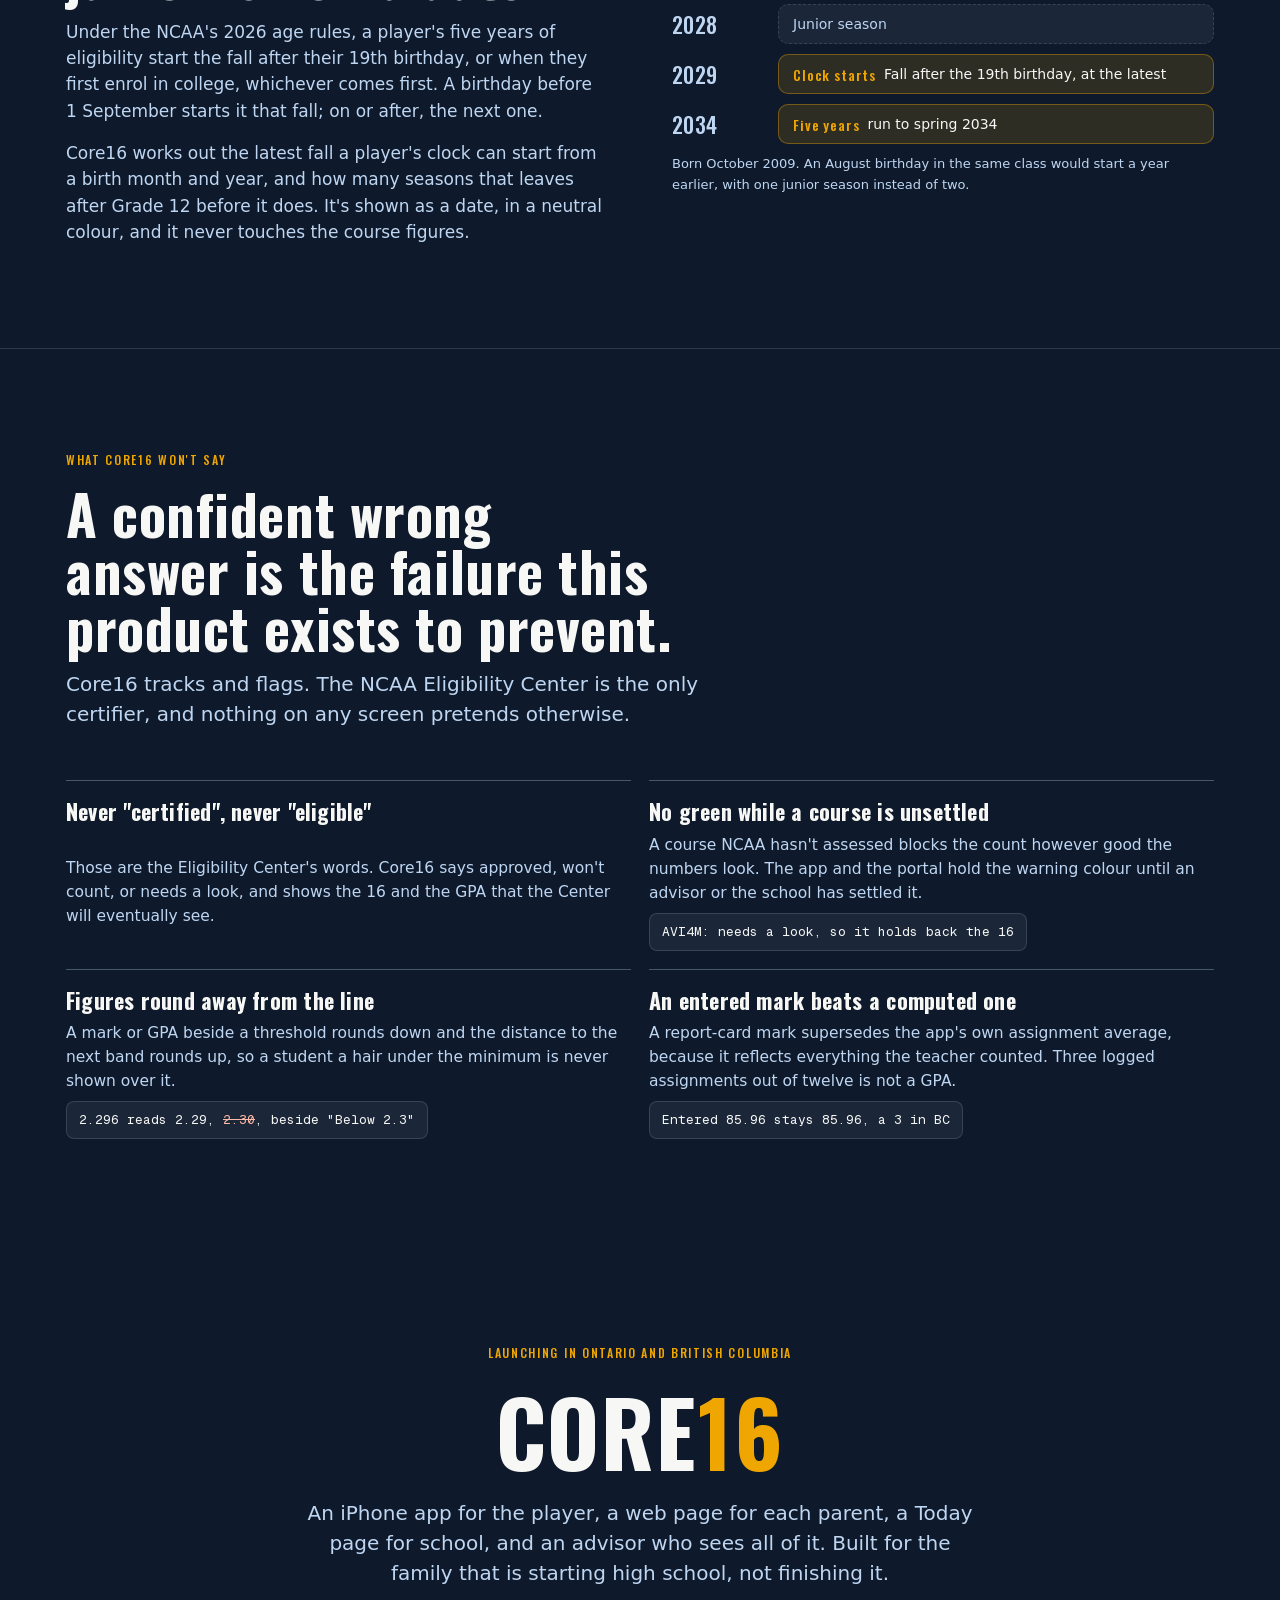
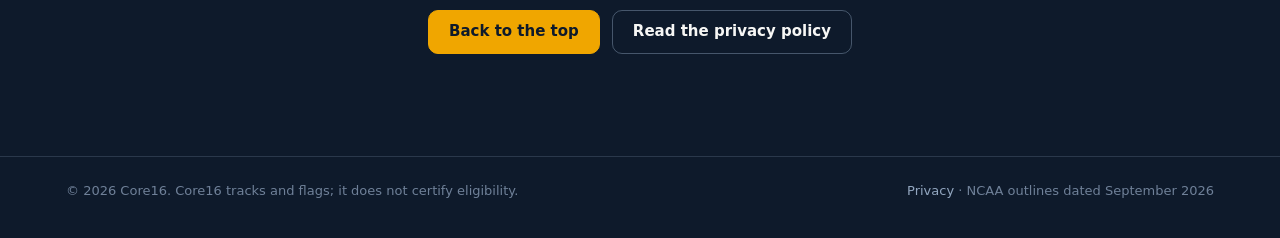
==== commit 3a74086f: "Deploy from Core16/web/ (2026-10-31T13:10:54Z)" ====
--- a/index.html
+++ b/index.html
@@ -205,7 +205,7 @@
 .points h3{font-size:21px;line-height:1.15;margin-bottom:4px;font-family:var(--site-body);font-weight:650;letter-spacing:0}
 .points p{color:var(--site-ink-light);font-size:15.5px}
 
-.phone{width:min(100%,330px);margin:0 auto;background:#0b1118;border-radius:48px;padding:12px;box-shadow:0 30px 70px rgba(0,0,0,.5),inset 0 0 0 1px rgba(191,214,242,.18);position:relative}
+.phone{width:min(100%,414px);margin:0 auto;background:#0b1118;border-radius:48px;padding:12px;box-shadow:0 30px 70px rgba(0,0,0,.5),inset 0 0 0 1px rgba(191,214,242,.18);position:relative}
 .phone .glass{background:var(--app-ground);border-radius:38px;overflow:hidden;color:var(--app-text);font-family:var(--app-body);font-size:14px;line-height:1.4;padding:14px 16px 84px;min-height:600px;position:relative}
 .phone .notch{width:110px;height:30px;background:#0b1118;border-radius:0 0 18px 18px;margin:-14px auto 10px}
 .app-eyebrow{font-family:var(--app-mono);font-size:11px;font-weight:500;letter-spacing:.9px;text-transform:uppercase;color:var(--app-text-2)}
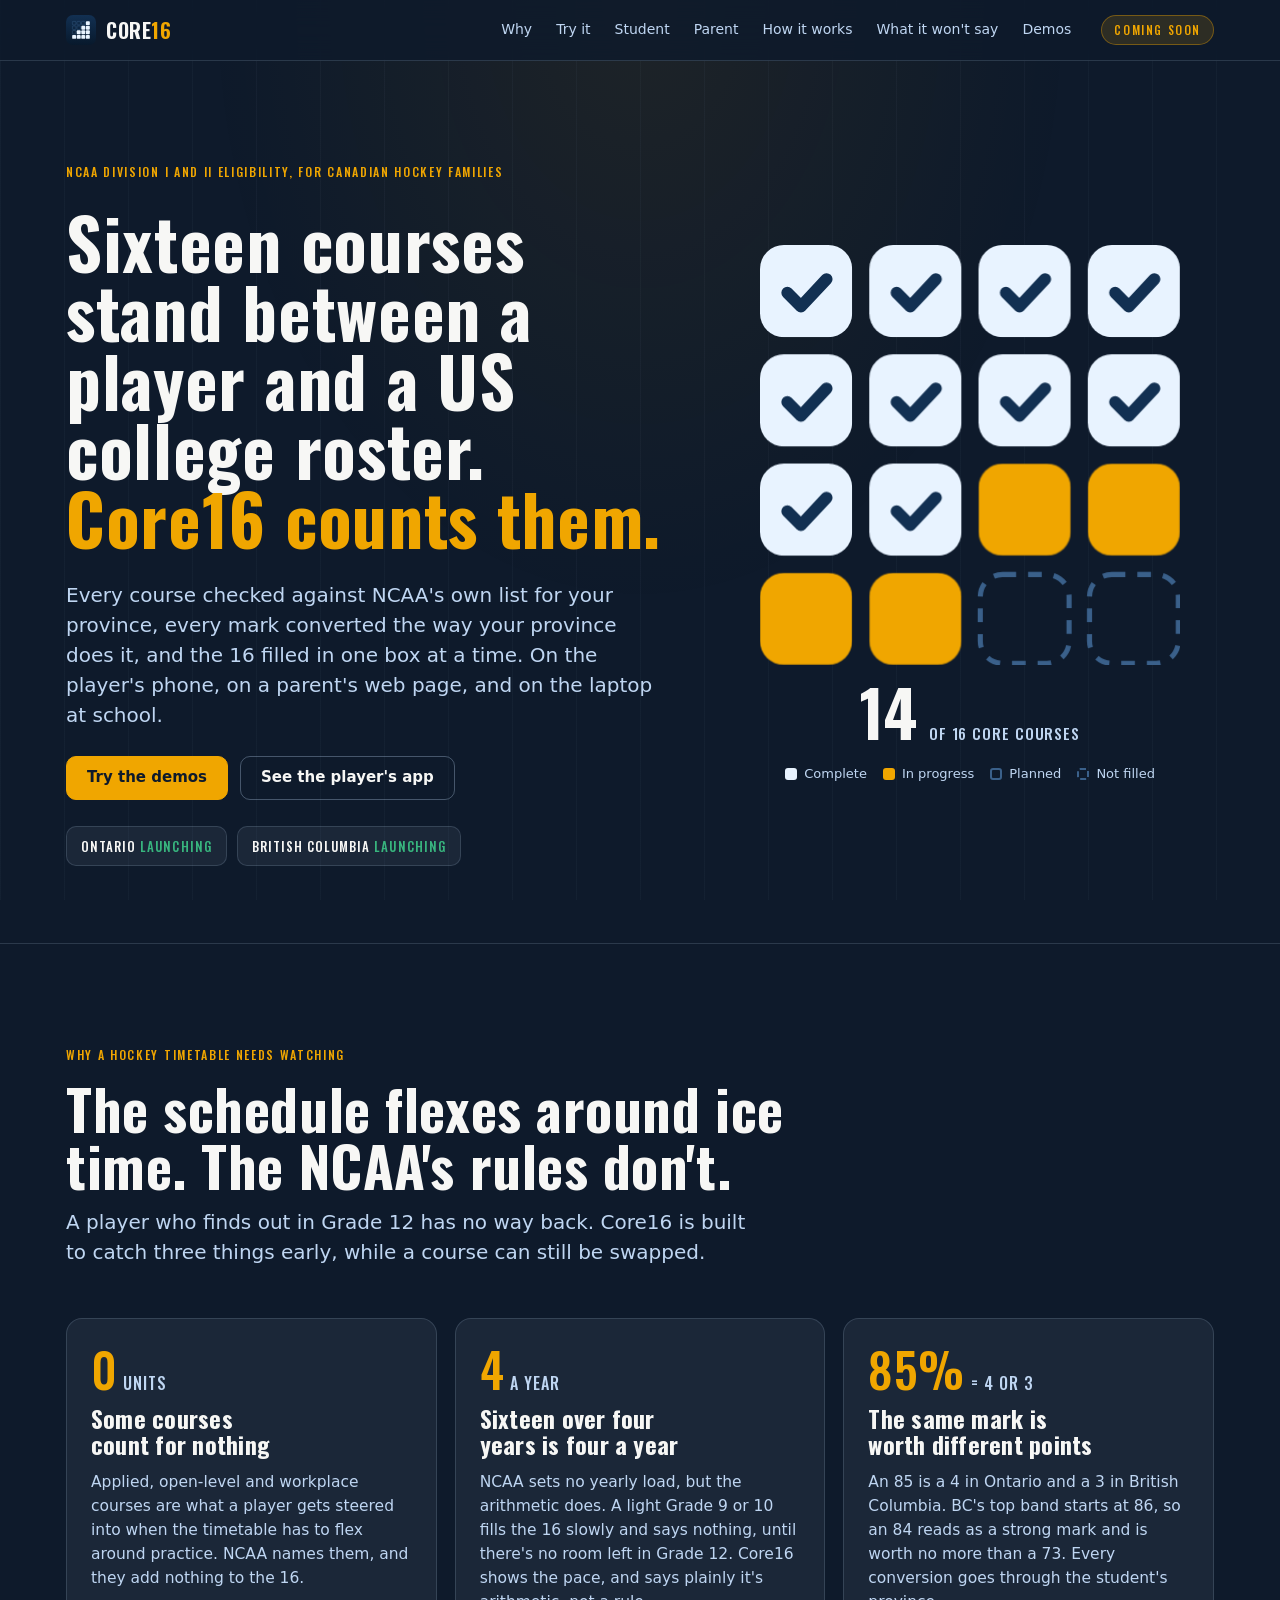
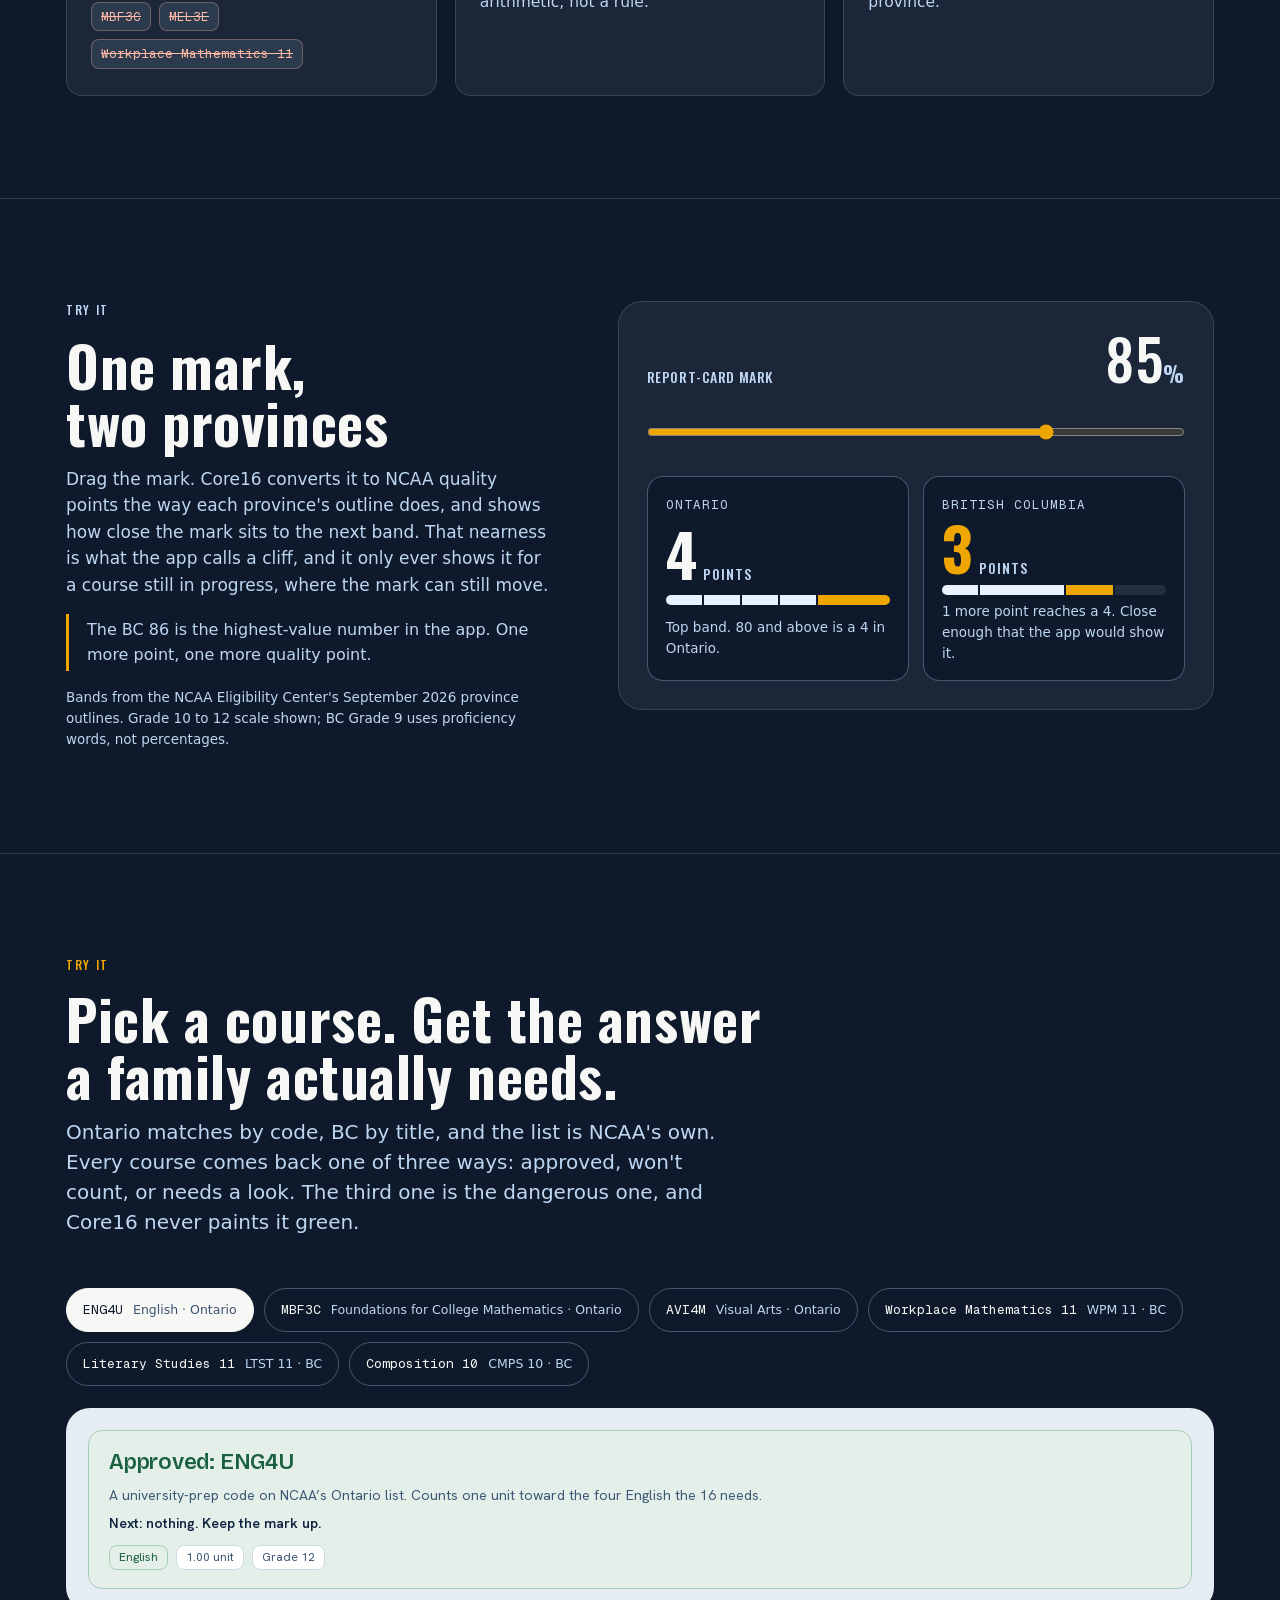
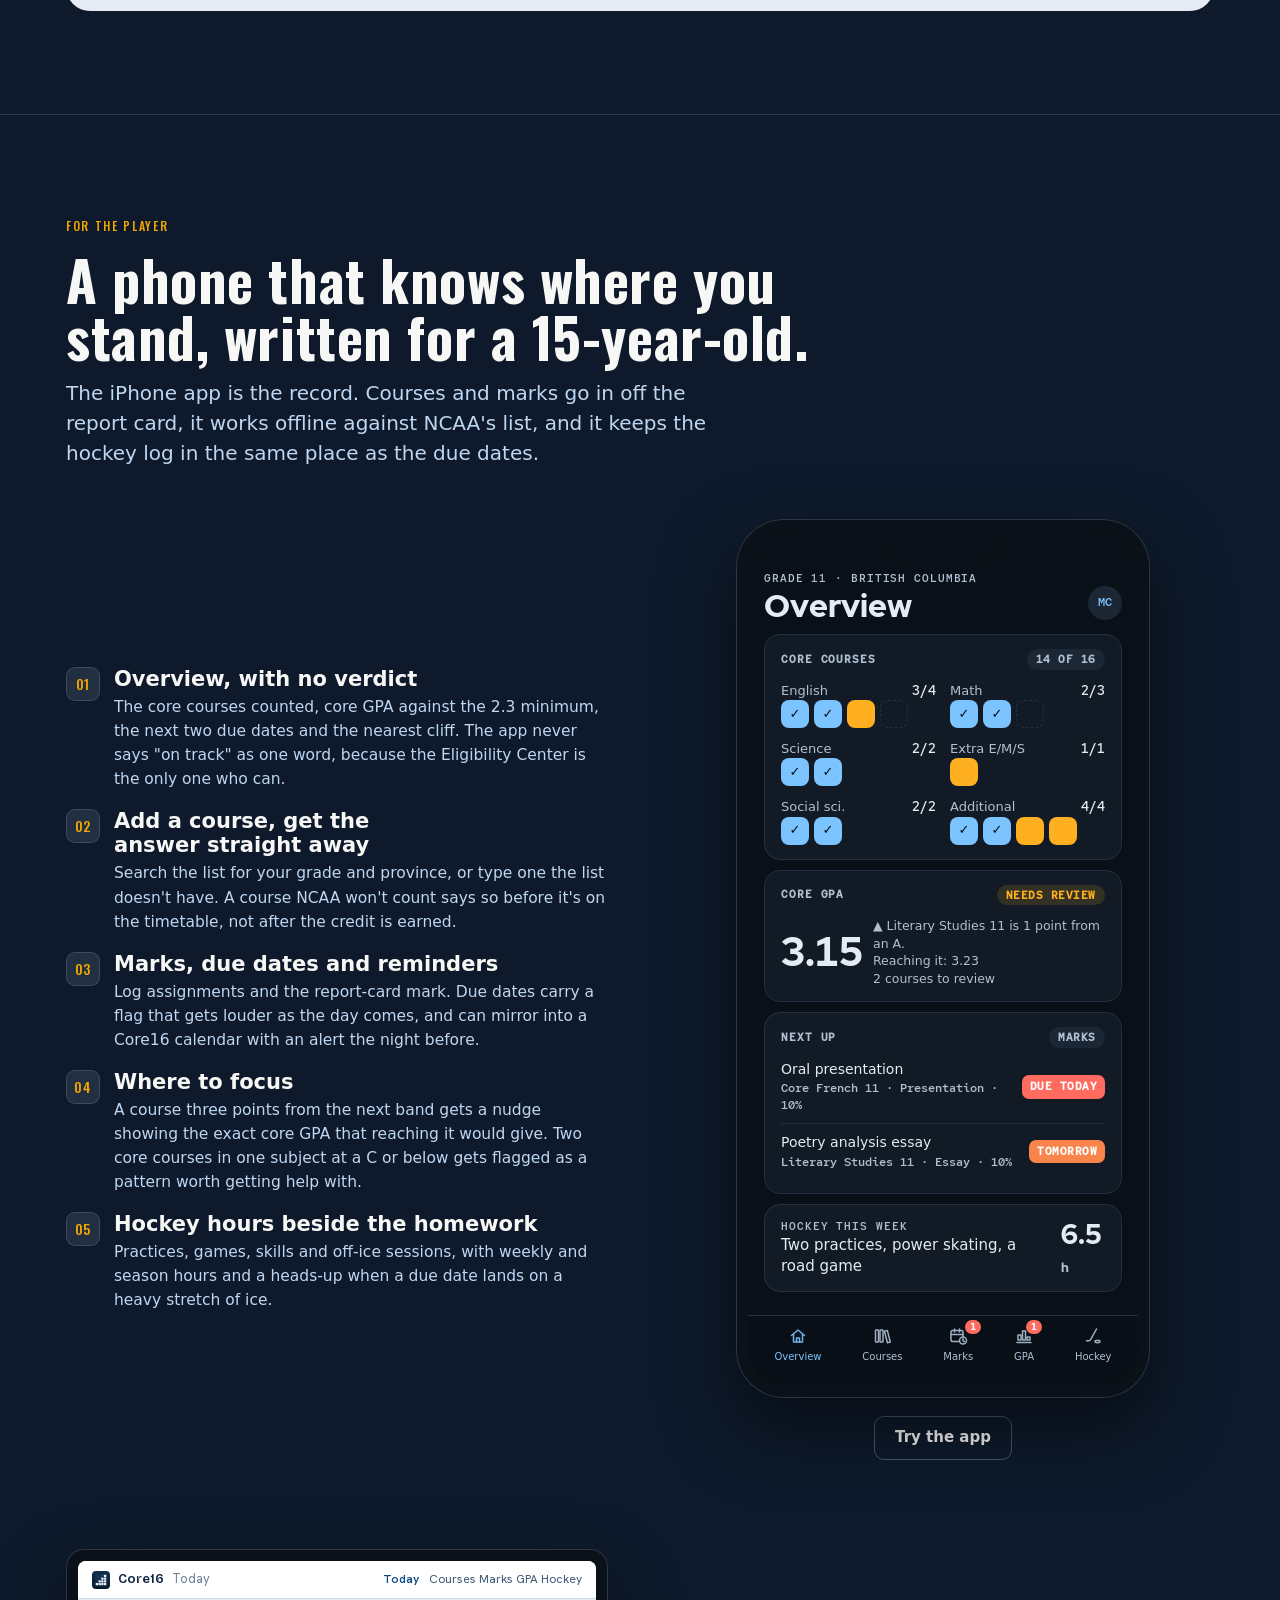
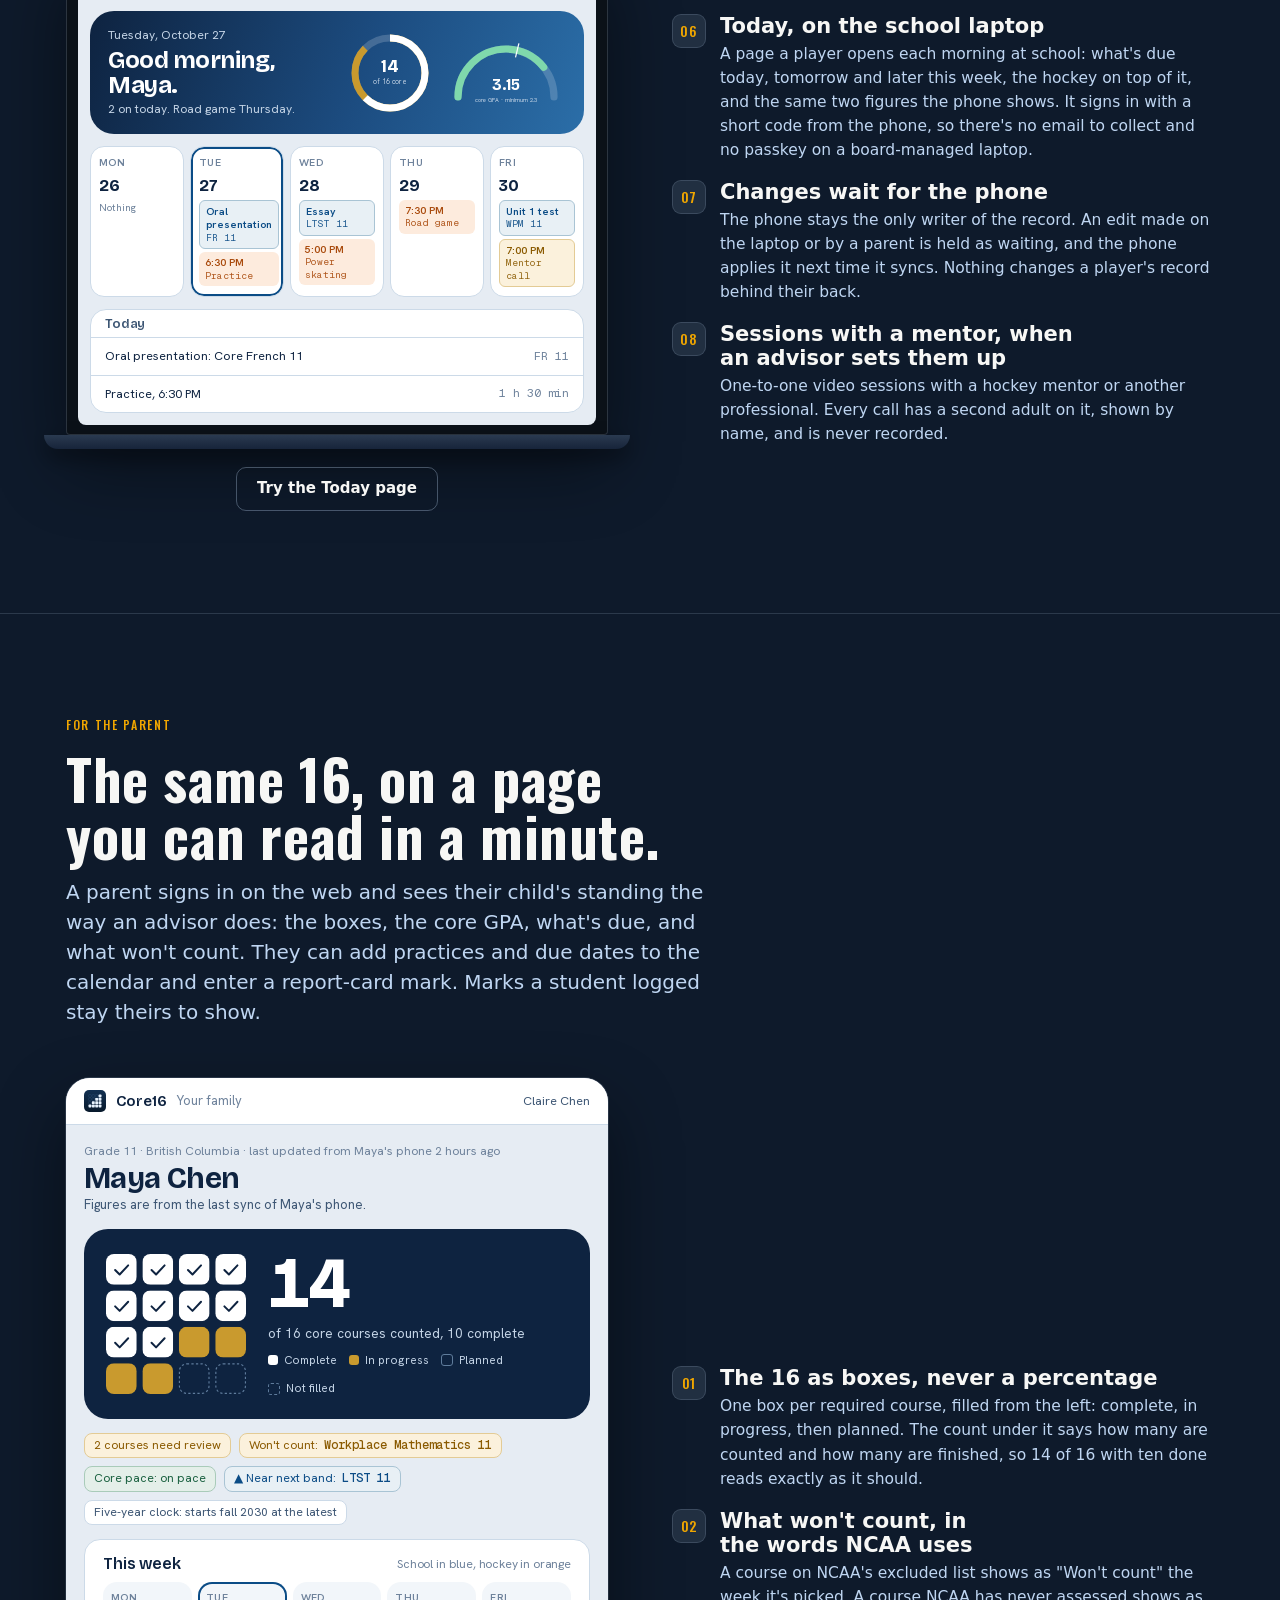
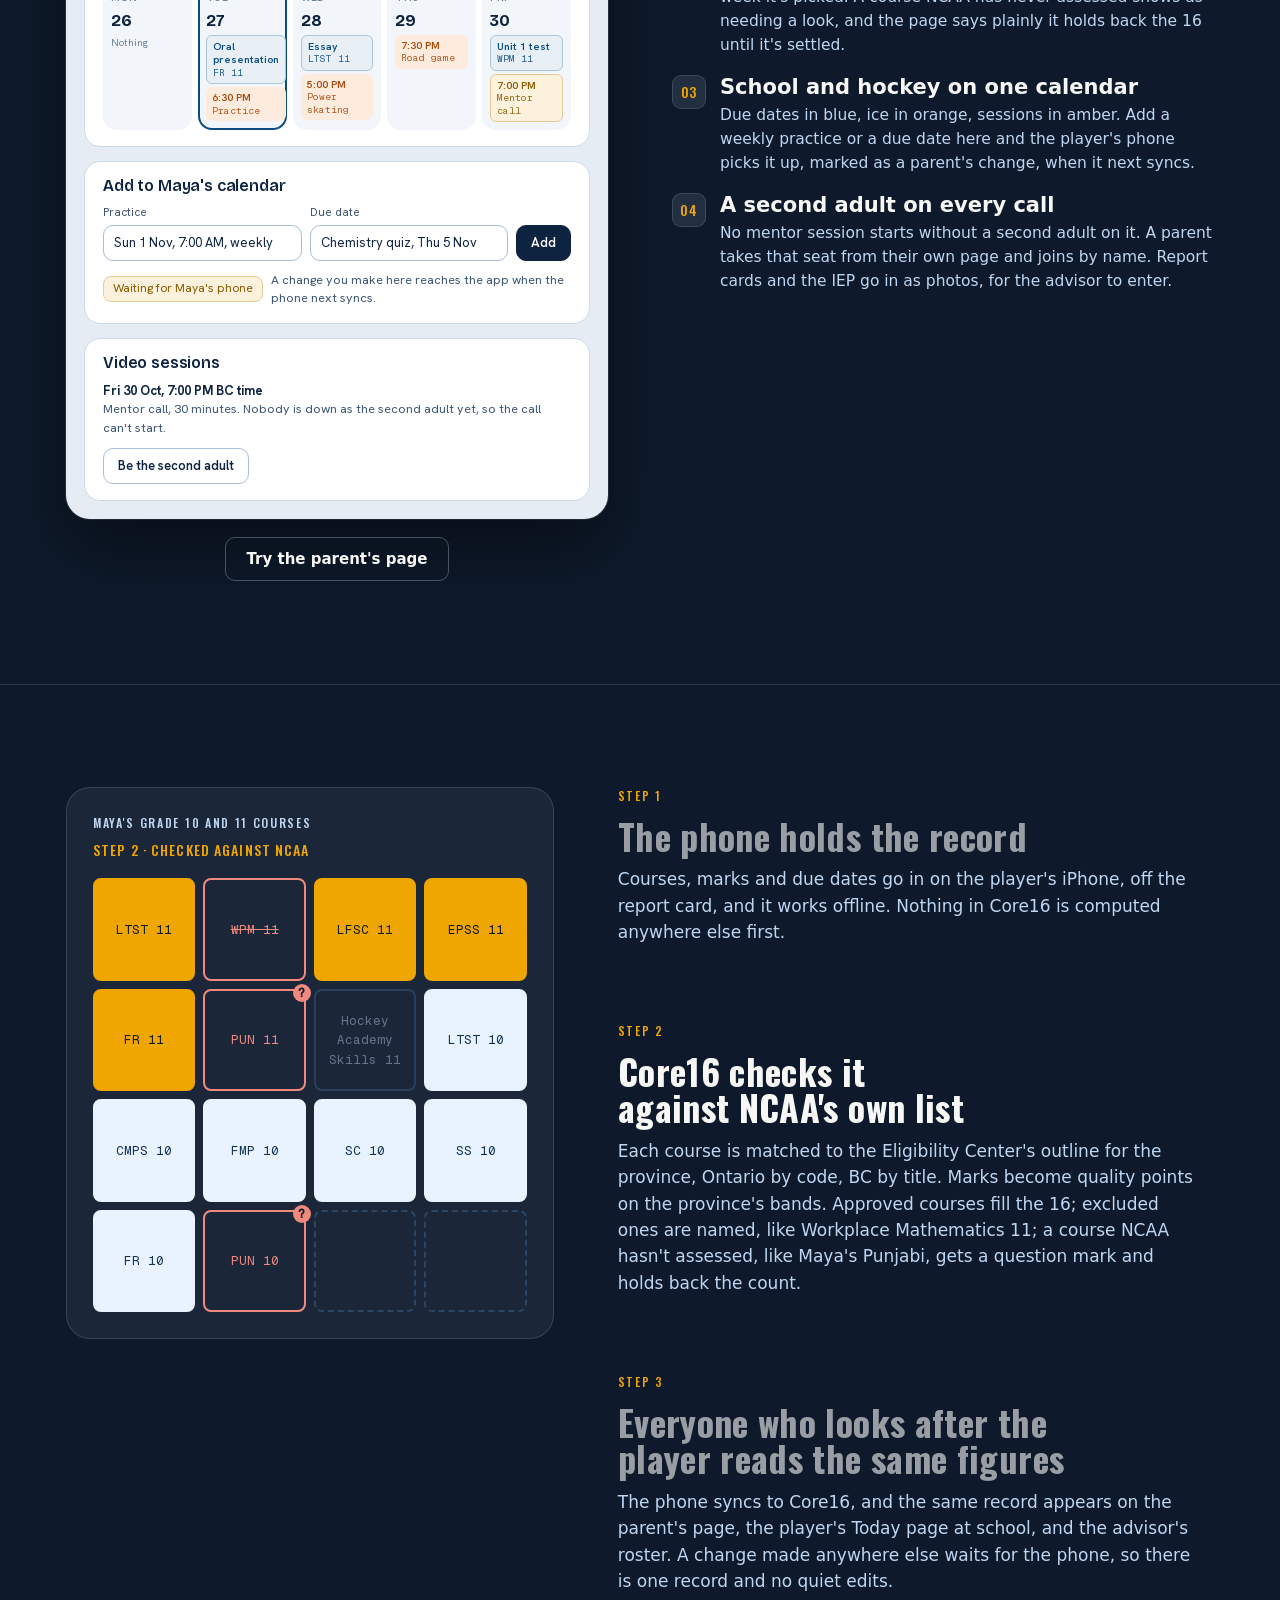
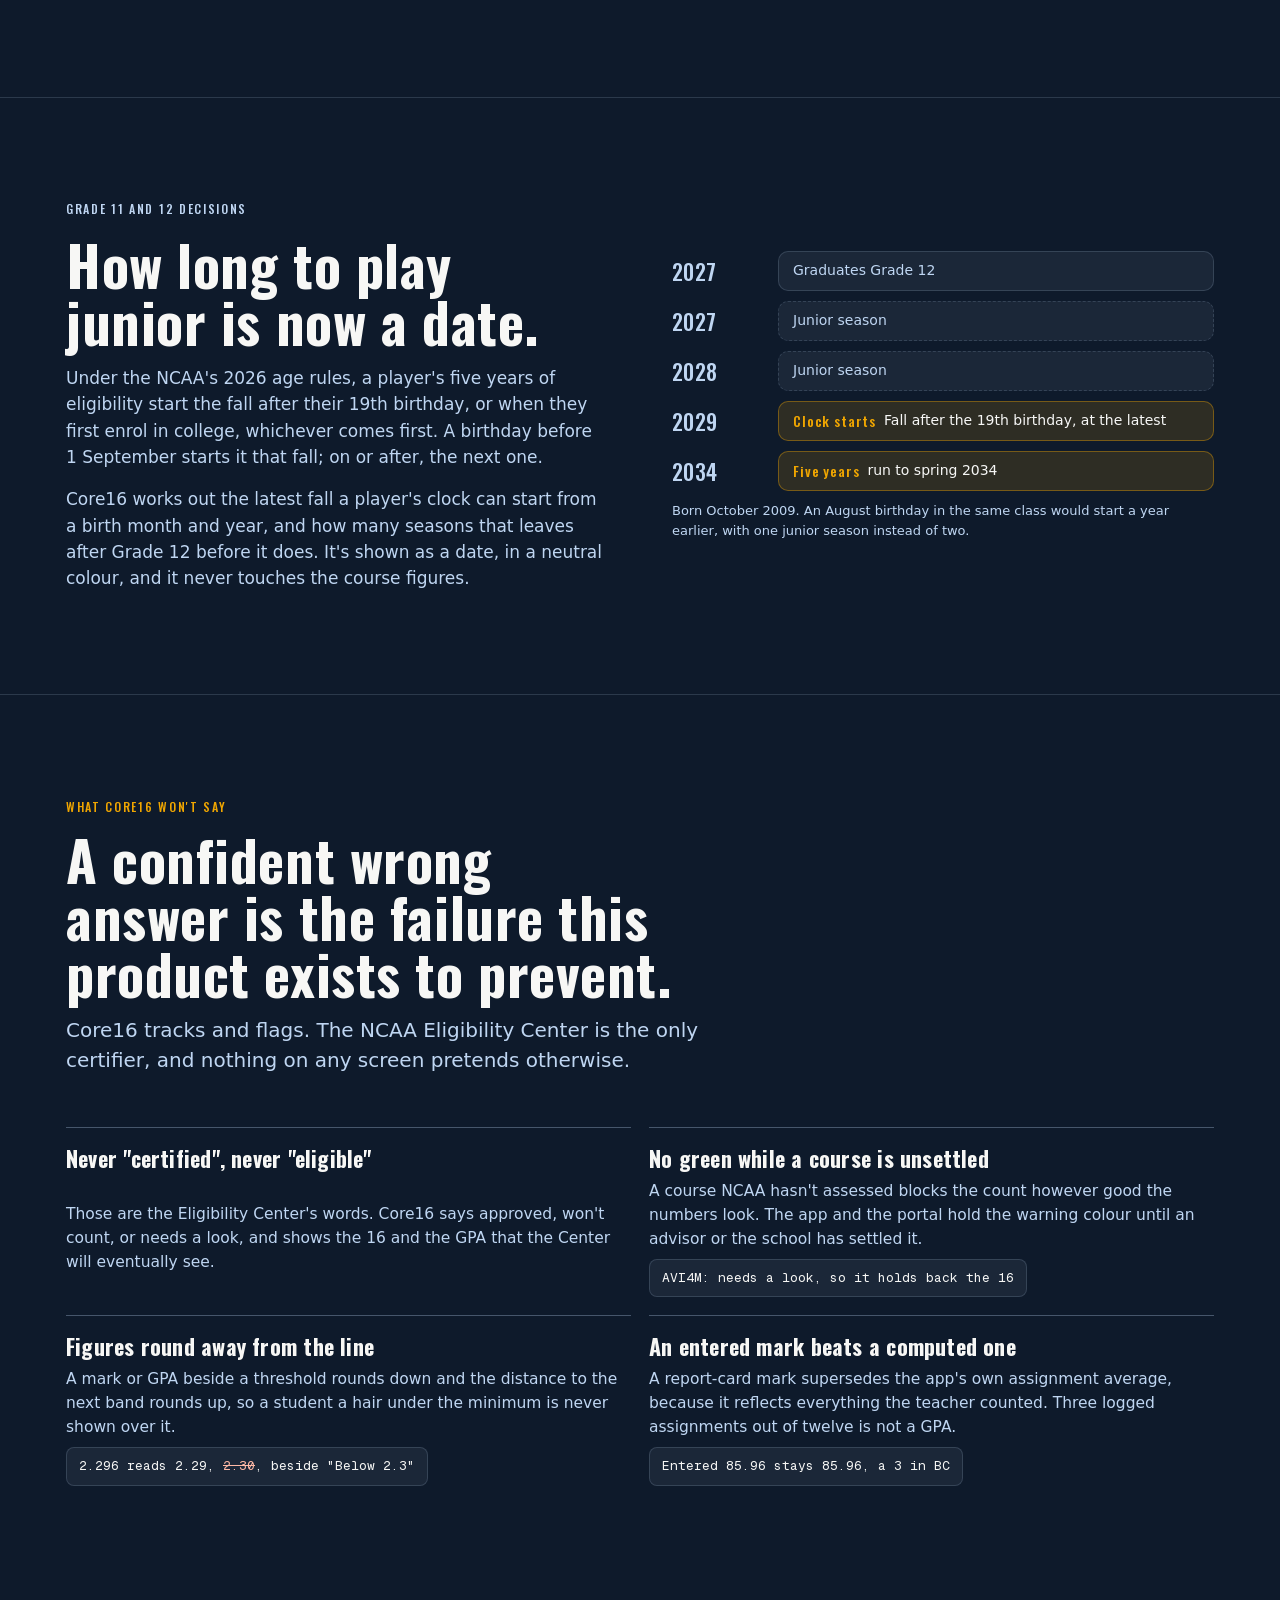
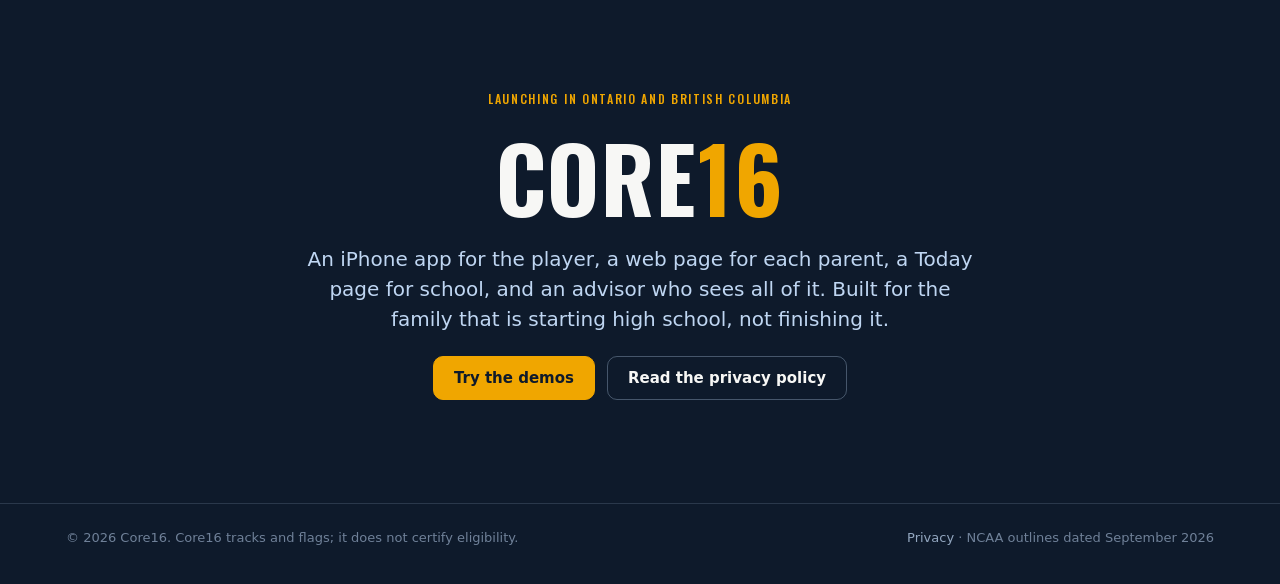
==== commit aed06c90: "Deploy from Core16/web/ (2026-10-31T17:47:05Z)" ====
--- a/index.html
+++ b/index.html
@@ -218,10 +218,11 @@
 .app-chip{font-family:var(--app-mono);font-size:10.5px;font-weight:600;letter-spacing:.05em;text-transform:uppercase;padding:3px 9px;border-radius:var(--radius-pill);background:var(--app-raised);color:var(--app-text-2)}
 .app-chip.good{color:var(--app-good);background:rgba(86,209,154,.14)}
 .app-chip.warn{color:var(--app-amber-text);background:rgba(255,176,32,.14)}
+.app-slot-grid{display:grid;grid-template-columns:1fr 1fr;gap:12px 14px}
 .app-slot-label{display:flex;justify-content:space-between;font-size:13px;color:var(--app-text-2)}
 .app-slot-label b{font-family:var(--app-mono);font-weight:500;color:var(--app-text)}
 .app-slots{display:flex;gap:5px}
-.app-slot{width:30px;height:30px;border-radius:var(--radius-box);background:var(--app-raised);display:grid;place-items:center;font-size:13px;color:var(--app-on-ink);font-weight:700}
+.app-slot{width:28px;height:28px;border-radius:var(--radius-box);background:var(--app-raised);display:grid;place-items:center;font-size:13px;color:var(--app-on-ink);font-weight:700}
 .app-slot.done{background:var(--app-ink)}
 .app-slot.half{background:linear-gradient(90deg,var(--app-ink) 50%,var(--app-raised) 50%)}
 .app-slot.now{background:var(--app-amber)}
@@ -273,7 +274,7 @@
 .st-gauge .fill{fill:none;stroke:var(--student-hero-good);stroke-width:12;stroke-linecap:round}
 .st-gauge .tick{stroke:var(--onhero);stroke-width:2}
 .st-week{display:grid;grid-template-columns:repeat(5,1fr);gap:6px;padding:0 12px 12px;margin:0;list-style:none}
-.st-week li{background:var(--surface);border:1px solid var(--rule);border-radius:var(--radius-tile);padding:8px 8px 9px;display:grid;gap:3px;min-width:0}
+.st-week li{background:var(--surface);border:1px solid var(--rule);border-radius:var(--radius-tile);padding:8px 8px 9px;display:grid;gap:3px;min-width:0;align-content:start}
 .st-week li.today{box-shadow:inset 0 0 0 2px var(--blue)}
 .st-week .dow{font-size:10.5px;color:var(--ink3);text-transform:uppercase;letter-spacing:.04em;font-weight:600}
 .st-week .date{font-family:var(--display);font-weight:700;font-size:16px}
@@ -323,7 +324,7 @@
 .panel h3 small{font-family:var(--sans);font-weight:400;font-size:12px;color:var(--ink3)}
 .panel .note{color:var(--ink2);font-size:12.5px}
 .week-days{display:grid;grid-template-columns:repeat(5,1fr);gap:6px;margin:0;padding:0;list-style:none}
-.week-days li{background:var(--ice2);border-radius:var(--radius-tile);padding:8px;display:grid;gap:3px;min-width:0}
+.week-days li{background:var(--ice2);border-radius:var(--radius-tile);padding:8px;display:grid;gap:3px;min-width:0;align-content:start}
 .week-days li.today{box-shadow:inset 0 0 0 2px var(--blue)}
 .week-days .dow{font-size:10.5px;color:var(--ink3);text-transform:uppercase;letter-spacing:.04em;font-weight:600}
 .week-days .date{font-family:var(--display);font-weight:700;font-size:16px}
@@ -357,6 +358,9 @@
 [data-step="2"] .courses li.ok,[data-step="3"] .courses li.ok{background:var(--mark-filled);border-color:var(--mark-filled);color:var(--mark-top)}
 [data-step="2"] .courses li.now,[data-step="3"] .courses li.now{background:var(--site-amber);border-color:var(--site-amber);color:var(--site-ink)}
 [data-step="2"] .courses li.x,[data-step="3"] .courses li.x{border-color:#f0897e;color:#f0897e;text-decoration:line-through}
+[data-step="2"] .courses li.q,[data-step="3"] .courses li.q{border-color:#f0897e;color:#f0897e}
+[data-step="2"] .courses li.q::after,[data-step="3"] .courses li.q::after{content:"?";position:absolute;top:-7px;right:-7px;width:18px;height:18px;border-radius:50%;background:#f0897e;color:var(--site-ink);font-size:12px;font-weight:700;display:grid;place-items:center}
+[data-step="2"] .courses li.nc,[data-step="3"] .courses li.nc{opacity:.45}
 .readers{display:grid;grid-template-columns:repeat(2,minmax(0,1fr));gap:10px}
 .readers-slot{display:grid;grid-template-rows:0fr;transition:grid-template-rows .5s var(--ease)}
 .readers-slot > div{overflow:hidden;min-height:0}
@@ -366,6 +370,9 @@
 @media (prefers-reduced-motion:reduce){.readers-slot,.readers-card{transition:none}}
 .reader{display:flex;align-items:center;gap:8px;min-width:0;white-space:nowrap;font-size:13px;color:var(--site-ink-light);background:var(--site-ink);border:1px solid var(--site-line-2);border-radius:var(--radius-pill);padding:7px 12px}
 .reader i{width:9px;height:9px;border-radius:50%;background:var(--site-amber)}
+a.reader{text-decoration:none;transition:background .15s,border-color .15s}
+a.reader:hover{background:var(--site-wash-2);border-color:var(--site-amber-line)}
+.try{display:flex;justify-content:center;margin-top:18px}
 .steps{display:grid;gap:clamp(40px,6vw,96px);margin:0;padding:0;list-style:none}
 .step{display:grid;gap:12px;scroll-margin-top:100px}
 .step .k{font-family:var(--site-display);font-weight:500;letter-spacing:.14em;text-transform:uppercase;font-size:12px;color:var(--site-amber)}
@@ -410,7 +417,7 @@
   <div class="wrap">
     <a class="brand" href="#top" aria-label="Core16, top of page"><img src="assets/mark.svg" alt="" width="30" height="30"><b>CORE<span>16</span></b></a>
     <nav aria-label="Sections">
-      <a href="#why">Why</a><a href="#check">Try it</a><a href="#student">Student</a><a href="#parent">Parent</a><a href="#how">How it works</a><a href="#trust">What it won't say</a>
+      <a href="#why">Why</a><a href="#check">Try it</a><a href="#student">Student</a><a href="#parent">Parent</a><a href="#how">How it works</a><a href="#trust">What it won't say</a><a href="demo/">Demos</a>
     </nav>
     <span class="badge">Coming soon</span>
   </div>
@@ -425,17 +432,17 @@
       <h1>Sixteen courses stand between a player and a US college roster. <em>Core16 counts them.</em></h1>
       <p class="lead">Every course checked against NCAA's own list for your province, every mark converted the way your province does it, and the 16 filled in one box at a time. On the player's phone, on a parent's web page, and on the laptop at school.</p>
       <div class="ctas">
-        <a class="btn primary" href="#student">See the player's app</a>
-        <a class="btn ghost" href="#parent">See the parent's page</a>
+        <a class="btn primary" href="demo/">Try the demos</a>
+        <a class="btn ghost" href="#student">See the player's app</a>
       </div>
       <div class="provinces">
         <div class="province">Ontario <strong>launching</strong></div>
         <div class="province">British Columbia <strong>launching</strong></div>
       </div>
     </div>
-    <div class="sixteen" role="img" aria-label="Thirteen of sixteen core courses counted: eight complete, four in progress, one planned">
+    <div class="sixteen" role="img" aria-label="Fourteen of sixteen core courses counted: ten complete, four in progress">
       <svg viewBox="0 0 246 246" role="img" aria-hidden="true" id="hero16"></svg>
-      <div class="total"><b class="num" id="heroCount" data-count="13">13</b><span>of 16 core courses</span></div>
+      <div class="total"><b class="num" id="heroCount" data-count="14">14</b><span>of 16 core courses</span></div>
       <ul class="key"><li class="done"><i></i>Complete</li><li class="now"><i></i>In progress</li><li class="later"><i></i>Planned</li><li class="empty"><i></i>Not filled</li></ul>
     </div>
   </div>
@@ -538,64 +545,70 @@
         <li><span class="n">05</span><div><h3>Hockey hours beside the homework</h3><p>Practices, games, skills and off-ice sessions, with weekly and season hours and a heads-up when a due date lands on a heavy stretch of ice.</p></div></li>
       </ul>
       <div class="screen reveal">
-        <div class="phone" role="img" aria-label="The Core16 iPhone app's Overview screen for Maya, Grade 11 in BC: 13 of 16 core courses, core GPA 3.15, two things due this week">
+        <div class="phone" role="img" aria-label="The Core16 iPhone app's Overview screen for Maya, Grade 11 in BC: 14 of 16 core courses, core GPA 3.15 with two courses to review, an oral presentation due today">
           <div class="glass">
             <div class="notch"></div>
             <div class="app-top"><div><p class="app-eyebrow">Grade 11 · British Columbia</p><p class="app-title">Overview</p></div><span class="app-initials">MC</span></div>
             <div class="app-panel">
-              <header><span class="app-eyebrow">Core courses</span><span class="app-chip">13 of 16</span></header>
-              <div><div class="app-slot-label">English <b>3.5/4</b></div><div class="app-slots"><div class="app-slot done">✓</div><div class="app-slot done">✓</div><div class="app-slot done">✓</div><div class="app-slot half"></div></div></div>
-              <div><div class="app-slot-label">Math <b>2/3</b></div><div class="app-slots"><div class="app-slot done">✓</div><div class="app-slot done">✓</div><div class="app-slot later"></div></div></div>
-              <div><div class="app-slot-label">Science <b>2/2</b></div><div class="app-slots"><div class="app-slot done">✓</div><div class="app-slot now"></div></div></div>
-              <div><div class="app-slot-label">Additional <b>2/4</b></div><div class="app-slots"><div class="app-slot done">✓</div><div class="app-slot now"></div><div class="app-slot empty"></div><div class="app-slot empty"></div></div></div>
+              <header><span class="app-eyebrow">Core courses</span><span class="app-chip">14 of 16</span></header>
+              <div class="app-slot-grid">
+              <div><div class="app-slot-label">English <b>3/4</b></div><div class="app-slots"><div class="app-slot done">✓</div><div class="app-slot done">✓</div><div class="app-slot now"></div><div class="app-slot empty"></div></div></div>
+              <div><div class="app-slot-label">Math <b>2/3</b></div><div class="app-slots"><div class="app-slot done">✓</div><div class="app-slot done">✓</div><div class="app-slot empty"></div></div></div>
+              <div><div class="app-slot-label">Science <b>2/2</b></div><div class="app-slots"><div class="app-slot done">✓</div><div class="app-slot done">✓</div></div></div>
+              <div><div class="app-slot-label">Extra E/M/S <b>1/1</b></div><div class="app-slots"><div class="app-slot now"></div></div></div>
+              <div><div class="app-slot-label">Social sci. <b>2/2</b></div><div class="app-slots"><div class="app-slot done">✓</div><div class="app-slot done">✓</div></div></div>
+              <div><div class="app-slot-label">Additional <b>4/4</b></div><div class="app-slots"><div class="app-slot done">✓</div><div class="app-slot done">✓</div><div class="app-slot now"></div><div class="app-slot now"></div></div></div>
+              </div>
             </div>
             <div class="app-panel">
-              <header><span class="app-eyebrow">Core GPA</span><span class="app-chip good">Above 2.3</span></header>
-              <div class="app-row"><span class="app-big num">3.15</span><span class="app-sub">▲ Life Sciences 11 is 2 points from a 4.<br>Reaching it: 3.23</span></div>
+              <header><span class="app-eyebrow">Core GPA</span><span class="app-chip warn">Needs review</span></header>
+              <div class="app-row"><span class="app-big num">3.15</span><span class="app-sub">▲ Literary Studies 11 is 1 point from an A.<br>Reaching it: 3.23<br>2 courses to review</span></div>
             </div>
             <div class="app-panel">
               <header><span class="app-eyebrow">Next up</span><span class="app-chip">Marks</span></header>
               <ul class="app-list">
-                <li><div class="what"><span>Essay: Literary Studies 11</span><em>LTST 11 · 15% of mark</em></div><span class="app-flag today">Due today</span></li>
-                <li><div class="what"><span>Lab report: cells</span><em>LFS 11 · 10% of mark</em></div><span class="app-flag three">In 3 days</span></li>
+                <li><div class="what"><span>Oral presentation</span><em>Core French 11 · Presentation · 10%</em></div><span class="app-flag today">Due today</span></li>
+                <li><div class="what"><span>Poetry analysis essay</span><em>Literary Studies 11 · Essay · 10%</em></div><span class="app-flag tomorrow">Tomorrow</span></li>
               </ul>
             </div>
             <div class="app-panel">
-              <div class="app-row"><div><p class="app-eyebrow">Hockey this week</p><p style="font-size:15px">Two practices, one road game</p></div><span class="app-big num" style="font-size:28px">6.5<small style="font-size:13px;font-weight:400;color:var(--app-text-2)"> h</small></span></div>
+              <div class="app-row"><div><p class="app-eyebrow">Hockey this week</p><p style="font-size:15px">Two practices, power skating, a road game</p></div><span class="app-big num" style="font-size:28px">6.5<small style="font-size:13px;font-weight:400;color:var(--app-text-2)"> h</small></span></div>
             </div>
-            <div class="app-tabs"><span class="on"><svg viewBox="0 0 20 20" aria-hidden="true"><path d="M3.5 9.5 10 4l6.5 5.5"/><path d="M5.5 8.5V16h9V8.5"/><path d="M8.5 16v-4h3v4"/></svg>Overview</span><span><svg viewBox="0 0 20 20" aria-hidden="true"><rect x="3.5" y="4" width="3" height="12" rx=".6"/><rect x="8" y="4" width="3" height="12" rx=".6"/><path d="m12.4 5.2 2.9-.8 3 11.6-2.9.8z"/></svg>Courses</span><span><svg viewBox="0 0 20 20" aria-hidden="true"><rect x="3" y="4.5" width="12" height="11" rx="1.5"/><path d="M3 8.5h12M6.5 3v3M11.5 3v3"/><circle cx="15" cy="14.5" r="3.5" fill="#0a1017"/><path d="M15 12.8v1.9l1.3.8"/></svg>Marks<span class="n">2</span></span><span><svg viewBox="0 0 20 20" aria-hidden="true"><path d="M3 16.5h14"/><rect x="4" y="9" width="3" height="5"/><rect x="8.5" y="5" width="3" height="9"/><rect x="13" y="11" width="3" height="3"/></svg>GPA<span class="n">1</span></span><span><svg viewBox="0 0 20 20" aria-hidden="true"><path d="M13.5 3 7.6 13.6a2.2 2.2 0 0 1-2 1.1H3.5"/><ellipse cx="14.5" cy="15.5" rx="2.5" ry="1.2"/></svg>Hockey</span></div>
+            <div class="app-tabs"><span class="on"><svg viewBox="0 0 20 20" aria-hidden="true"><path d="M3.5 9.5 10 4l6.5 5.5"/><path d="M5.5 8.5V16h9V8.5"/><path d="M8.5 16v-4h3v4"/></svg>Overview</span><span><svg viewBox="0 0 20 20" aria-hidden="true"><rect x="3.5" y="4" width="3" height="12" rx=".6"/><rect x="8" y="4" width="3" height="12" rx=".6"/><path d="m12.4 5.2 2.9-.8 3 11.6-2.9.8z"/></svg>Courses</span><span><svg viewBox="0 0 20 20" aria-hidden="true"><rect x="3" y="4.5" width="12" height="11" rx="1.5"/><path d="M3 8.5h12M6.5 3v3M11.5 3v3"/><circle cx="15" cy="14.5" r="3.5" fill="#0a1017"/><path d="M15 12.8v1.9l1.3.8"/></svg>Marks<span class="n">1</span></span><span><svg viewBox="0 0 20 20" aria-hidden="true"><path d="M3 16.5h14"/><rect x="4" y="9" width="3" height="5"/><rect x="8.5" y="5" width="3" height="9"/><rect x="13" y="11" width="3" height="3"/></svg>GPA<span class="n">1</span></span><span><svg viewBox="0 0 20 20" aria-hidden="true"><path d="M13.5 3 7.6 13.6a2.2 2.2 0 0 1-2 1.1H3.5"/><ellipse cx="14.5" cy="15.5" rx="2.5" ry="1.2"/></svg>Hockey</span></div>
           </div>
         </div>
+        <p class="try"><a class="btn ghost" href="demo/app/">Try the app</a></p>
       </div>
     </div>
 
     <div class="persona flip" style="margin-top:clamp(48px,7vw,96px)">
       <div class="screen reveal">
-        <div class="laptop" role="img" aria-label="The Core16 Today page on a school laptop: Morning, Maya. Two things are due this week.">
+        <div class="laptop" role="img" aria-label="The Core16 Today page on a school laptop: Good morning, Maya. One thing is due today, a road game Thursday.">
           <div class="lid"><div class="glass">
             <div class="st-top"><img src="assets/mark.svg" alt="">Core16 <span>Today</span><nav><b>Today</b>Courses Marks GPA Hockey</nav></div>
             <div class="st-hero">
-              <div class="st-hello"><p class="st-date">Friday, October 30</p><h1>Morning, Maya.</h1><p>Two things are due this week. Road game Friday.</p></div>
-              <svg class="st-ring" viewBox="0 0 120 120" aria-hidden="true"><circle class="track" cx="60" cy="60" r="50" pathLength="100"/><circle class="now" cx="60" cy="60" r="50" pathLength="100" stroke-dasharray="81.25 100" transform="rotate(-90 60 60)"/><circle class="done" cx="60" cy="60" r="50" pathLength="100" stroke-dasharray="50 100" transform="rotate(-90 60 60)"/><text x="60" y="58" class="big">13</text><text x="60" y="76" class="small">of 16 core</text></svg>
+              <div class="st-hello"><p class="st-date">Tuesday, October 27</p><h1>Good morning, Maya.</h1><p>2 on today. Road game Thursday.</p></div>
+              <svg class="st-ring" viewBox="0 0 120 120" aria-hidden="true"><circle class="track" cx="60" cy="60" r="50" pathLength="100"/><circle class="now" cx="60" cy="60" r="50" pathLength="100" stroke-dasharray="87.5 100" transform="rotate(-90 60 60)"/><circle class="done" cx="60" cy="60" r="50" pathLength="100" stroke-dasharray="62.5 100" transform="rotate(-90 60 60)"/><text x="60" y="58" class="big">14</text><text x="60" y="76" class="small">of 16 core</text></svg>
               <svg class="st-gauge" viewBox="0 0 200 118" aria-hidden="true"><path class="track" d="M20 100 A80 80 0 0 1 180 100" pathLength="100"/><path class="fill" d="M20 100 A80 80 0 0 1 180 100" pathLength="100" stroke-dasharray="78.75 100"/><line class="tick" x1="115.87" y1="33.88" x2="121.48" y2="10.54"/><text x="100" y="88" class="big">3.15</text><text x="100" y="108" class="small">core GPA · minimum 2.3</text></svg>
             </div>
             <ol class="st-week" aria-hidden="true">
               <li><span class="dow">Mon</span><span class="date">26</span><span class="none">Nothing</span></li>
-              <li class="today"><span class="dow">Tue</span><span class="date">27</span><span class="ev due"><i>Essay</i><em>LTST 11</em></span></li>
-              <li><span class="dow">Wed</span><span class="date">28</span><span class="ev hockey"><i>6:30 PM</i><em>Practice</em></span></li>
-              <li><span class="dow">Thu</span><span class="date">29</span><span class="ev session"><i>7:00 PM</i><em>Mentor call</em></span></li>
-              <li><span class="dow">Fri</span><span class="date">30</span><span class="ev hockey"><i>7:30 PM</i><em>Road game</em></span></li>
+              <li class="today"><span class="dow">Tue</span><span class="date">27</span><span class="ev due"><i>Oral presentation</i><em>FR 11</em></span><span class="ev hockey"><i>6:30 PM</i><em>Practice</em></span></li>
+              <li><span class="dow">Wed</span><span class="date">28</span><span class="ev due"><i>Essay</i><em>LTST 11</em></span><span class="ev hockey"><i>5:00 PM</i><em>Power skating</em></span></li>
+              <li><span class="dow">Thu</span><span class="date">29</span><span class="ev hockey"><i>7:30 PM</i><em>Road game</em></span></li>
+              <li><span class="dow">Fri</span><span class="date">30</span><span class="ev due"><i>Unit 1 test</i><em>WPM 11</em></span><span class="ev session"><i>7:00 PM</i><em>Mentor call</em></span></li>
             </ol>
             <div class="st-list" aria-hidden="true">
               <h2>Today</h2>
               <ul>
-                <li><span>Essay: Literary Studies 11</span><span class="c">LTST 11</span></li>
-                <li><span>Lab report: cells, due Friday</span><span class="c">LFS 11</span></li>
+                <li><span>Oral presentation: Core French 11</span><span class="c">FR 11</span></li>
+                <li><span>Practice, 6:30 PM</span><span class="c">1 h 30 min</span></li>
               </ul>
             </div>
           </div></div>
           <div class="base"></div>
         </div>
+        <p class="try"><a class="btn ghost" href="demo/today/">Try the Today page</a></p>
       </div>
       <ul class="points reveal">
         <li><span class="n">06</span><div><h3>Today, on the school laptop</h3><p>A page a player opens each morning at school: what's due today, tomorrow and later this week, the hockey on top of it, and the same two figures the phone shows. It signs in with a short code from the phone, so there's no email to collect and no passkey on a board-managed laptop.</p></div></li>
@@ -615,23 +628,23 @@
     </div>
     <div class="persona">
       <div class="screen reveal">
-        <div class="portal" role="img" aria-label="The parent's Core16 page for Maya Chen: 13 of 16 core courses, this week's calendar, a warning that Workplace Mathematics 11 won't count, and a video session that needs a second adult">
+        <div class="portal" role="img" aria-label="The parent's Core16 page for Maya Chen: 14 of 16 core courses, two courses to review, this week's calendar, a warning that Workplace Mathematics 11 won't count, and a video session that needs a second adult">
           <div class="topbar"><img src="assets/mark.svg" alt="">Core16 <span>Your family</span><span class="me">Claire Chen</span></div>
           <div class="body">
-            <div class="pagehead"><p>Grade 11 · British Columbia · synced today</p><h2>Maya Chen</h2><p class="sub">Figures are from the last sync of Maya's phone.</p></div>
+            <div class="pagehead"><p>Grade 11 · British Columbia · last updated from Maya's phone 2 hours ago</p><h2>Maya Chen</h2><p class="sub">Figures are from the last sync of Maya's phone.</p></div>
             <section class="child">
               <svg class="hero-grid" viewBox="0 0 246 246" aria-hidden="true" id="parent16"></svg>
-              <div class="req-total"><b class="num">13</b><p>of 16 core courses counted, 8 complete</p><ul class="hero-key"><li class="completed">Complete</li><li class="in-progress">In progress</li><li class="planned">Planned</li><li class="unfilled">Not filled</li></ul></div>
+              <div class="req-total"><b class="num">14</b><p>of 16 core courses counted, 10 complete</p><ul class="hero-key"><li class="completed">Complete</li><li class="in-progress">In progress</li><li class="planned">Planned</li><li class="unfilled">Not filled</li></ul></div>
             </section>
-            <div class="flags"><span class="chip warn">Won't count: <b>Workplace Mathematics 11</b></span><span class="chip ok">Core pace: on pace</span><span class="chip info">▲ Near next band: <b>LFS 11</b></span><span class="chip">Five-year clock: starts fall 2029 at the latest</span></div>
+            <div class="flags"><span class="chip warn">2 courses need review</span><span class="chip warn">Won't count: <b>Workplace Mathematics 11</b></span><span class="chip ok">Core pace: on pace</span><span class="chip info">▲ Near next band: <b>LTST 11</b></span><span class="chip">Five-year clock: starts fall 2030 at the latest</span></div>
             <section class="panel">
               <h3>This week <small>School in blue, hockey in orange</small></h3>
               <ul class="week-days">
-                <li><span class="dow">Mon</span><span class="date">26</span><span class="none">Nothing</span></li>
-                <li class="today"><span class="dow">Tue</span><span class="date">27</span><span class="ev due"><i>Essay</i><em>LTST 11</em></span></li>
-                <li><span class="dow">Wed</span><span class="date">28</span><span class="ev hockey"><i>6:30 PM</i><em>Practice</em></span></li>
-                <li><span class="dow">Thu</span><span class="date">29</span><span class="ev session"><i>7:00 PM</i><em>Mentor call</em></span></li>
-                <li><span class="dow">Fri</span><span class="date">30</span><span class="ev hockey"><i>7:30 PM</i><em>Road game</em></span></li>
+              <li><span class="dow">Mon</span><span class="date">26</span><span class="none">Nothing</span></li>
+                <li class="today"><span class="dow">Tue</span><span class="date">27</span><span class="ev due"><i>Oral presentation</i><em>FR 11</em></span><span class="ev hockey"><i>6:30 PM</i><em>Practice</em></span></li>
+                <li><span class="dow">Wed</span><span class="date">28</span><span class="ev due"><i>Essay</i><em>LTST 11</em></span><span class="ev hockey"><i>5:00 PM</i><em>Power skating</em></span></li>
+                <li><span class="dow">Thu</span><span class="date">29</span><span class="ev hockey"><i>7:30 PM</i><em>Road game</em></span></li>
+                <li><span class="dow">Fri</span><span class="date">30</span><span class="ev due"><i>Unit 1 test</i><em>WPM 11</em></span><span class="ev session"><i>7:00 PM</i><em>Mentor call</em></span></li>
               </ul>
             </section>
             <section class="panel">
@@ -641,13 +654,14 @@
             </section>
             <section class="panel">
               <h3>Video sessions</h3>
-              <div class="prow"><div><strong>Thu 29 Oct, 7:00 PM BC time</strong><br><em>Mentor call, 30 minutes. Nobody is down as the second adult yet, so the call can't start.</em></div><button class="pbtn" type="button" tabindex="-1">Be the second adult</button></div>
+              <div class="prow"><div><strong>Fri 30 Oct, 7:00 PM BC time</strong><br><em>Mentor call, 30 minutes. Nobody is down as the second adult yet, so the call can't start.</em></div><button class="pbtn" type="button" tabindex="-1">Be the second adult</button></div>
             </section>
           </div>
         </div>
+        <p class="try"><a class="btn ghost" href="demo/parent/">Try the parent's page</a></p>
       </div>
       <ul class="points reveal">
-        <li><span class="n">01</span><div><h3>The 16 as boxes, never a percentage</h3><p>One box per required course, filled from the left: complete, in progress, then planned. The count under it says how many are counted and how many are finished, so 13 of 16 with eight done reads exactly as it should.</p></div></li>
+        <li><span class="n">01</span><div><h3>The 16 as boxes, never a percentage</h3><p>One box per required course, filled from the left: complete, in progress, then planned. The count under it says how many are counted and how many are finished, so 14 of 16 with ten done reads exactly as it should.</p></div></li>
         <li><span class="n">02</span><div><h3>What won't count, in the words NCAA uses</h3><p>A course on NCAA's excluded list shows as "Won't count" the week it's picked. A course NCAA has never assessed shows as needing a look, and the page says plainly it holds back the 16 until it's settled.</p></div></li>
         <li><span class="n">03</span><div><h3>School and hockey on one calendar</h3><p>Due dates in blue, ice in orange, sessions in amber. Add a weekly practice or a due date here and the player's phone picks it up, marked as a parent's change, when it next syncs.</p></div></li>
         <li><span class="n">04</span><div><h3>A second adult on every call</h3><p>No mentor session starts without a second adult on it. A parent takes that seat from their own page and joins by name. Report cards and the IEP go in as photos, for the advisor to enter.</p></div></li>
@@ -660,22 +674,22 @@
   <div class="wrap how">
     <div class="stage reveal" id="stage" data-step="1">
       <div class="stage-card">
-        <div class="stage-title"><span class="eyebrow">Maya's Grade 11 timetable</span><b id="stageLabel">Step 1 · Entered</b></div>
+        <div class="stage-title"><span class="eyebrow">Maya's Grade 10 and 11 courses</span><b id="stageLabel">Step 1 · Entered</b></div>
         <ul class="courses" aria-hidden="true">
-          <li class="ok">LTST 11</li><li class="ok">CMPS 10</li><li class="ok">LTST 10</li><li class="ok">EN 9</li>
-          <li class="ok">PREC 10</li><li class="ok">FMP 10</li><li class="x">WPM 11</li><li class="now">LFS 11</li>
-          <li class="ok">SC 10</li><li class="ok">SS 10</li><li class="now">EXPL 11</li><li class="ok">FR 10</li>
-          <li class="now">SP 10</li><li class="blank"></li><li class="blank"></li><li class="blank"></li>
+          <li class="now">LTST 11</li><li class="x">WPM 11</li><li class="now">LFSC 11</li><li class="now">EPSS 11</li>
+          <li class="now">FR 11</li><li class="q">PUN 11</li><li class="nc">Hockey Academy Skills 11</li><li class="ok">LTST 10</li>
+          <li class="ok">CMPS 10</li><li class="ok">FMP 10</li><li class="ok">SC 10</li><li class="ok">SS 10</li>
+          <li class="ok">FR 10</li><li class="q">PUN 10</li><li class="blank"></li><li class="blank"></li>
         </ul>
       </div>
       <div class="readers-slot" aria-hidden="true"><div><div class="stage-card readers-card">
         <div class="stage-title"><span class="eyebrow">Step 3 · Who reads the same record</span></div>
-        <div class="readers"><span class="reader"><i></i>Maya's phone</span><span class="reader"><i></i>School laptop</span><span class="reader"><i></i>Parent's page</span><span class="reader"><i></i>Advisor</span></div>
+        <div class="readers"><a class="reader" href="demo/app/"><i></i>Maya's phone</a><a class="reader" href="demo/today/"><i></i>School laptop</a><a class="reader" href="demo/parent/"><i></i>Parent's page</a><span class="reader"><i></i>Advisor</span></div>
       </div></div></div>
     </div>
     <ol class="steps">
       <li class="step reveal" data-go="1"><span class="k">Step 1</span><h3>The phone holds the record</h3><p>Courses, marks and due dates go in on the player's iPhone, off the report card, and it works offline. Nothing in Core16 is computed anywhere else first.</p></li>
-      <li class="step reveal" data-go="2"><span class="k">Step 2</span><h3>Core16 checks it against NCAA's own list</h3><p>Each course is matched to the Eligibility Center's outline for the province, Ontario by code, BC by title. Marks become quality points on the province's bands. Approved courses fill the 16; excluded ones are named; anything unassessed holds back the count.</p></li>
+      <li class="step reveal" data-go="2"><span class="k">Step 2</span><h3>Core16 checks it against NCAA's own list</h3><p>Each course is matched to the Eligibility Center's outline for the province, Ontario by code, BC by title. Marks become quality points on the province's bands. Approved courses fill the 16; excluded ones are named, like Workplace Mathematics 11; a course NCAA hasn't assessed, like Maya's Punjabi, gets a question mark and holds back the count.</p></li>
       <li class="step reveal" data-go="3"><span class="k">Step 3</span><h3>Everyone who looks after the player reads the same figures</h3><p>The phone syncs to Core16, and the same record appears on the parent's page, the player's Today page at school, and the advisor's roster. A change made anywhere else waits for the phone, so there is one record and no quiet edits.</p></li>
     </ol>
   </div>
@@ -721,7 +735,7 @@
     <p class="eyebrow">Launching in Ontario and British Columbia</p>
     <h2>CORE<span>16</span></h2>
     <p class="lead" style="text-align:center">An iPhone app for the player, a web page for each parent, a Today page for school, and an advisor who sees all of it. Built for the family that is starting high school, not finishing it.</p>
-    <div class="ctas"><a class="btn primary" href="#top">Back to the top</a><a class="btn ghost" href="privacy/">Read the privacy policy</a></div>
+    <div class="ctas"><a class="btn primary" href="demo/">Try the demos</a><a class="btn ghost" href="privacy/">Read the privacy policy</a></div>
   </div>
 </section>
 
@@ -760,7 +774,7 @@
     }
     svg.innerHTML = out;
   }
-  var maya = ['done','done','done','done','done','done','done','done','now','now','now','now','later','empty','empty','empty'];
+  var maya = ['done','done','done','done','done','done','done','done','done','done','now','now','now','now','empty','empty'];
   var hero = document.getElementById('hero16');
   drawSixteen(hero, maya, {done:'done',now:'now',later:'later',empty:'empty',edge:'later'}, 'M16 28l8 8 15-16');
   var parent = document.getElementById('parent16');
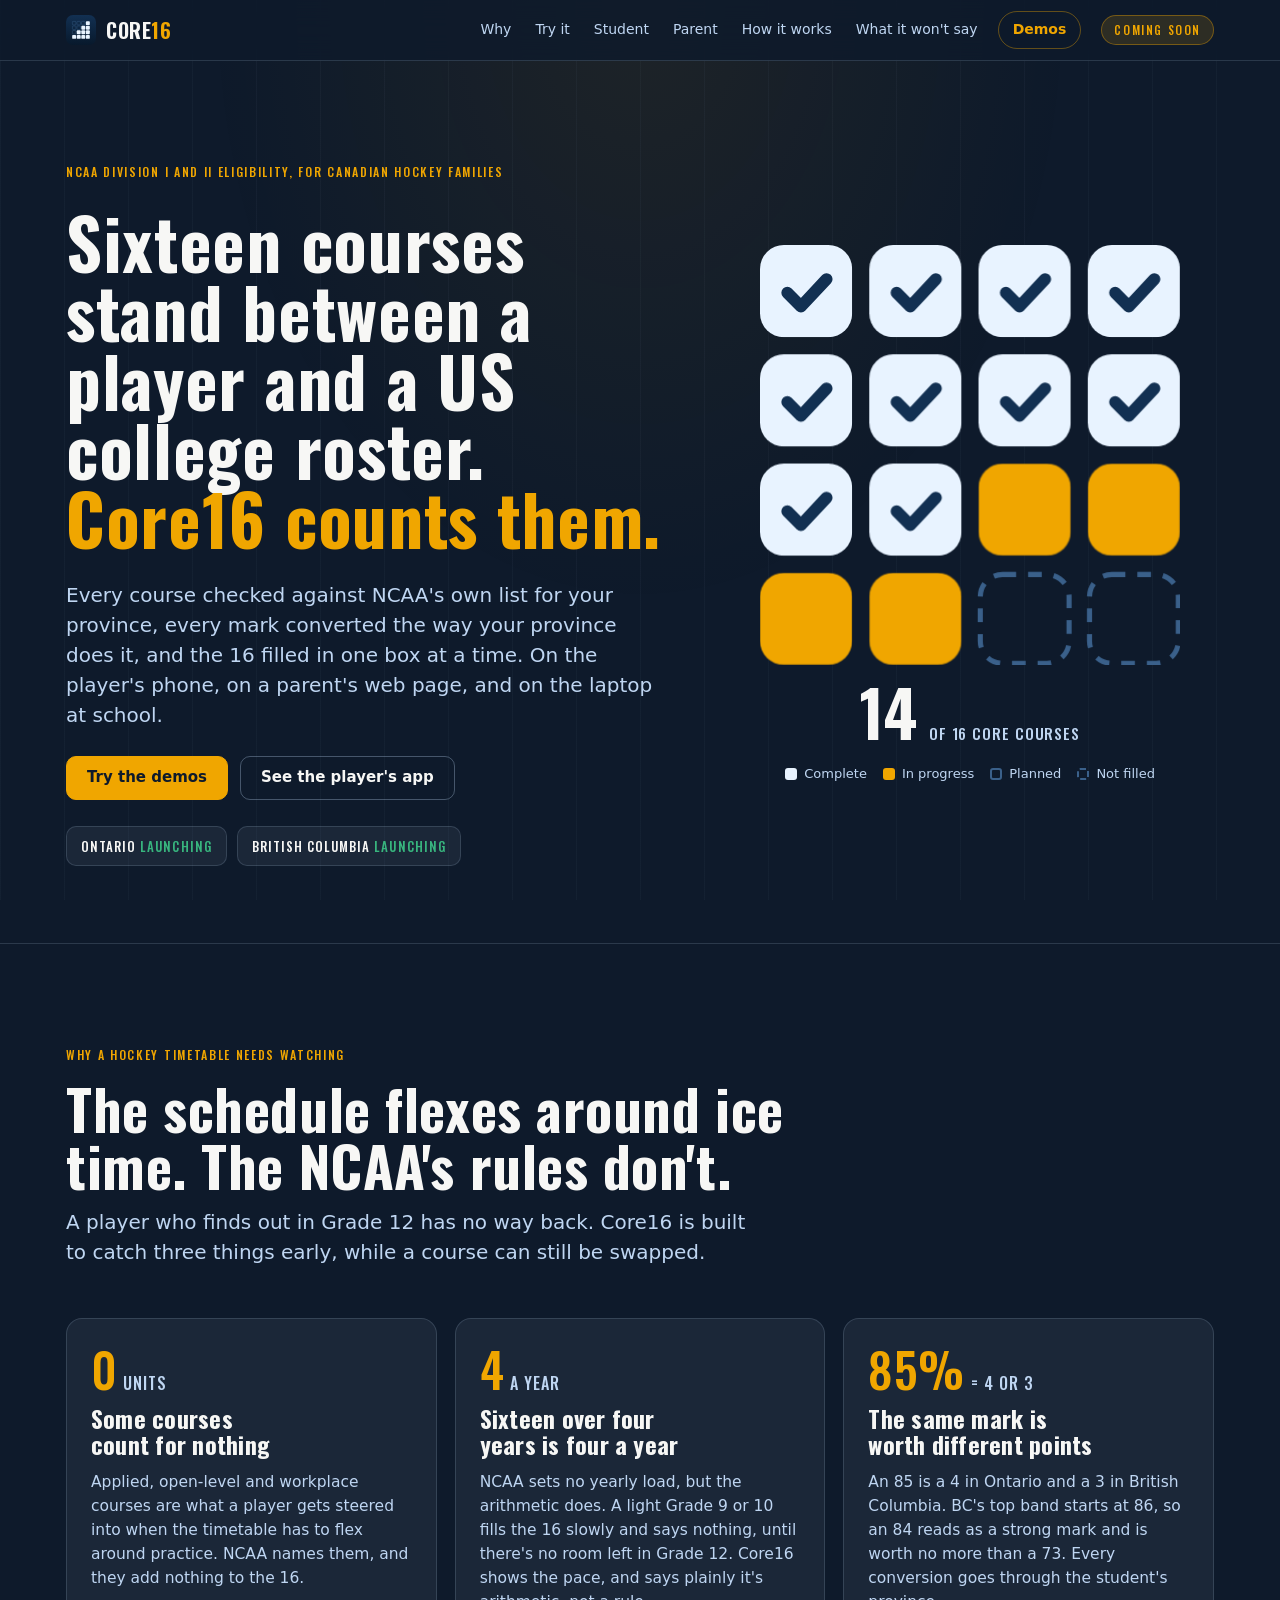
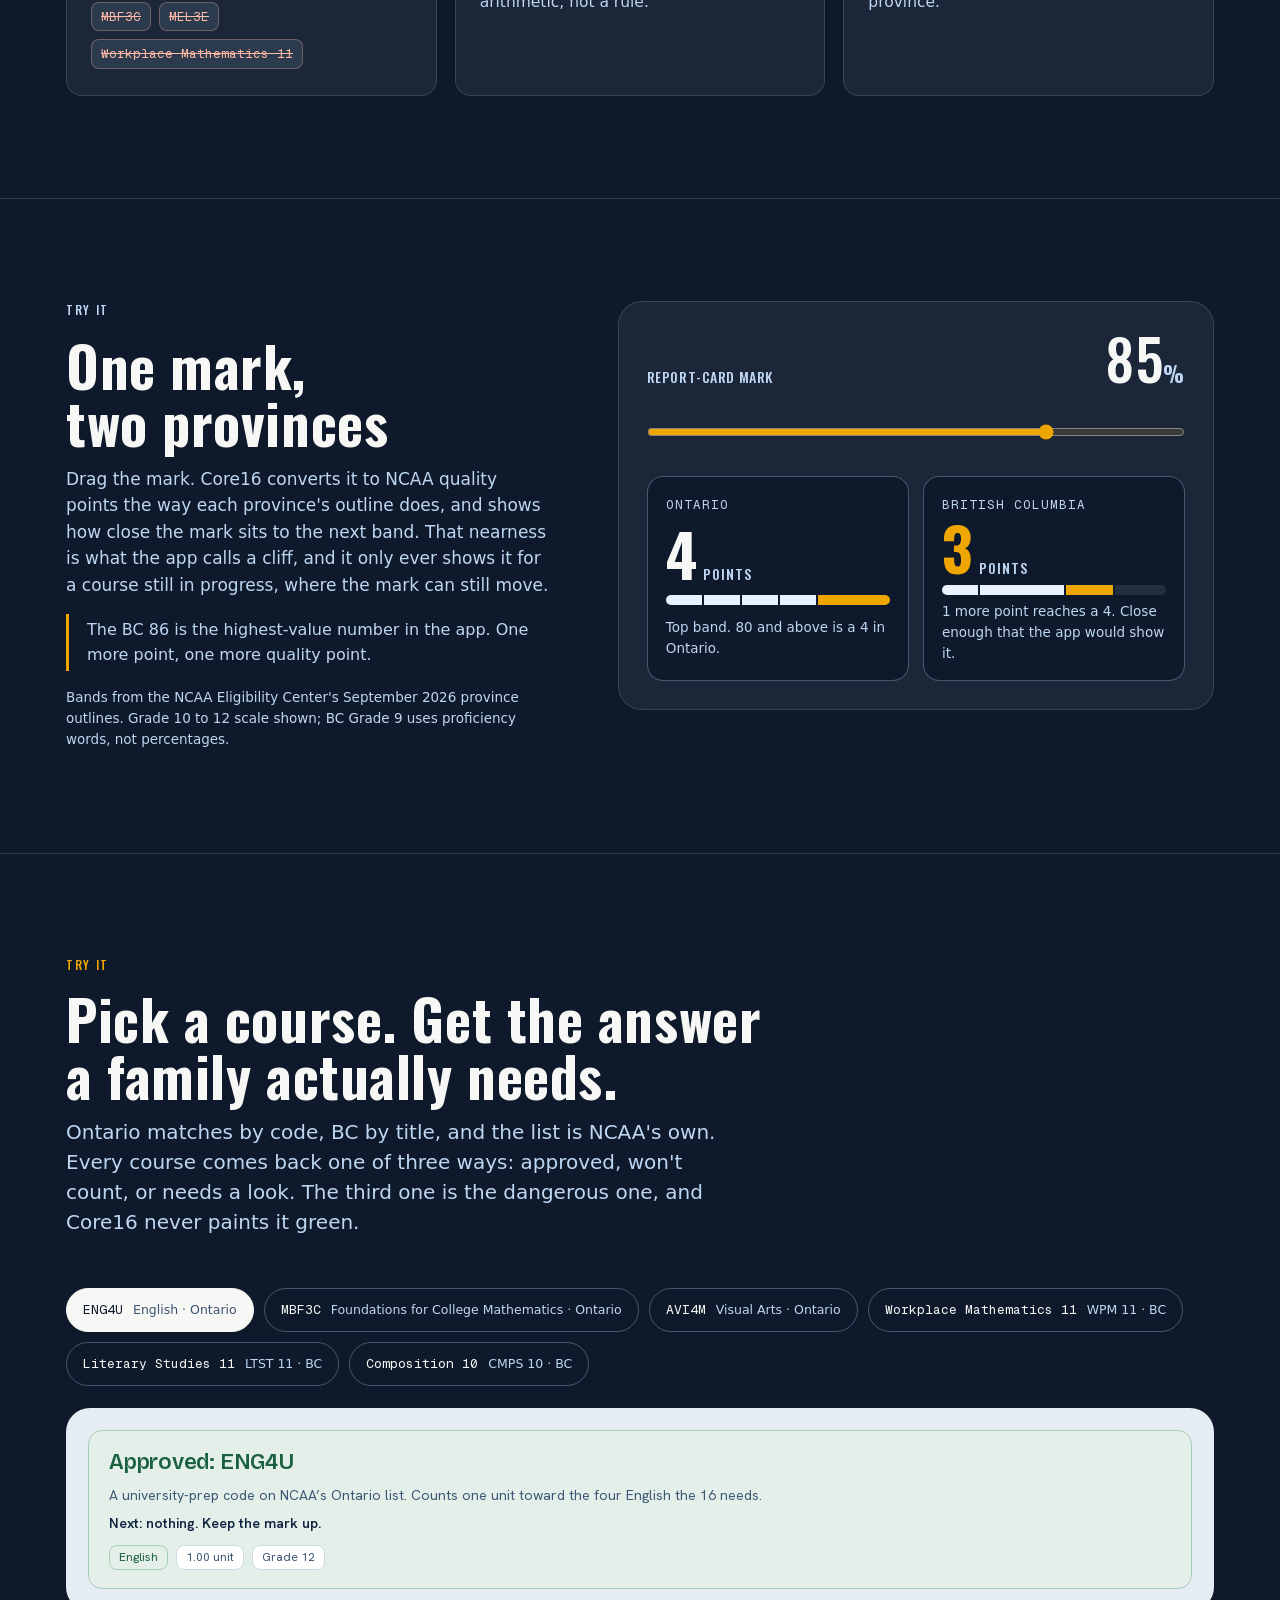
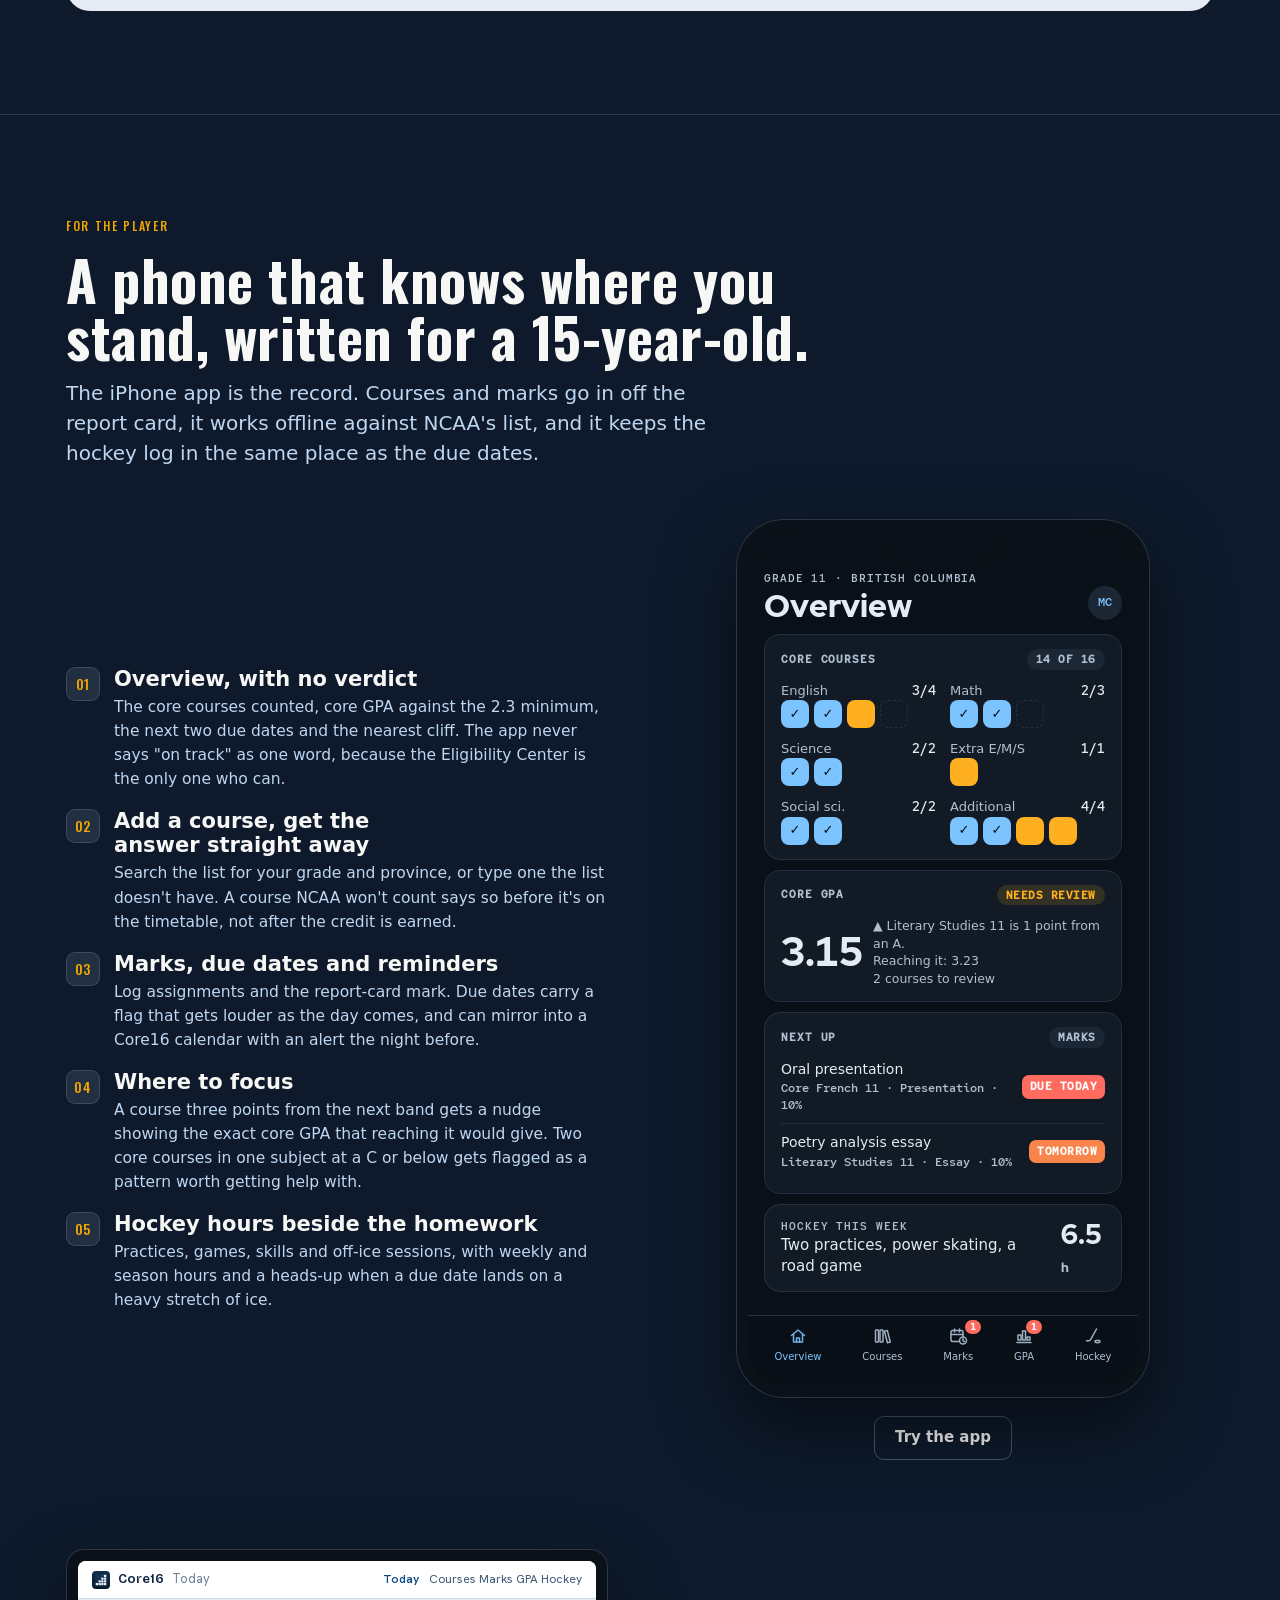
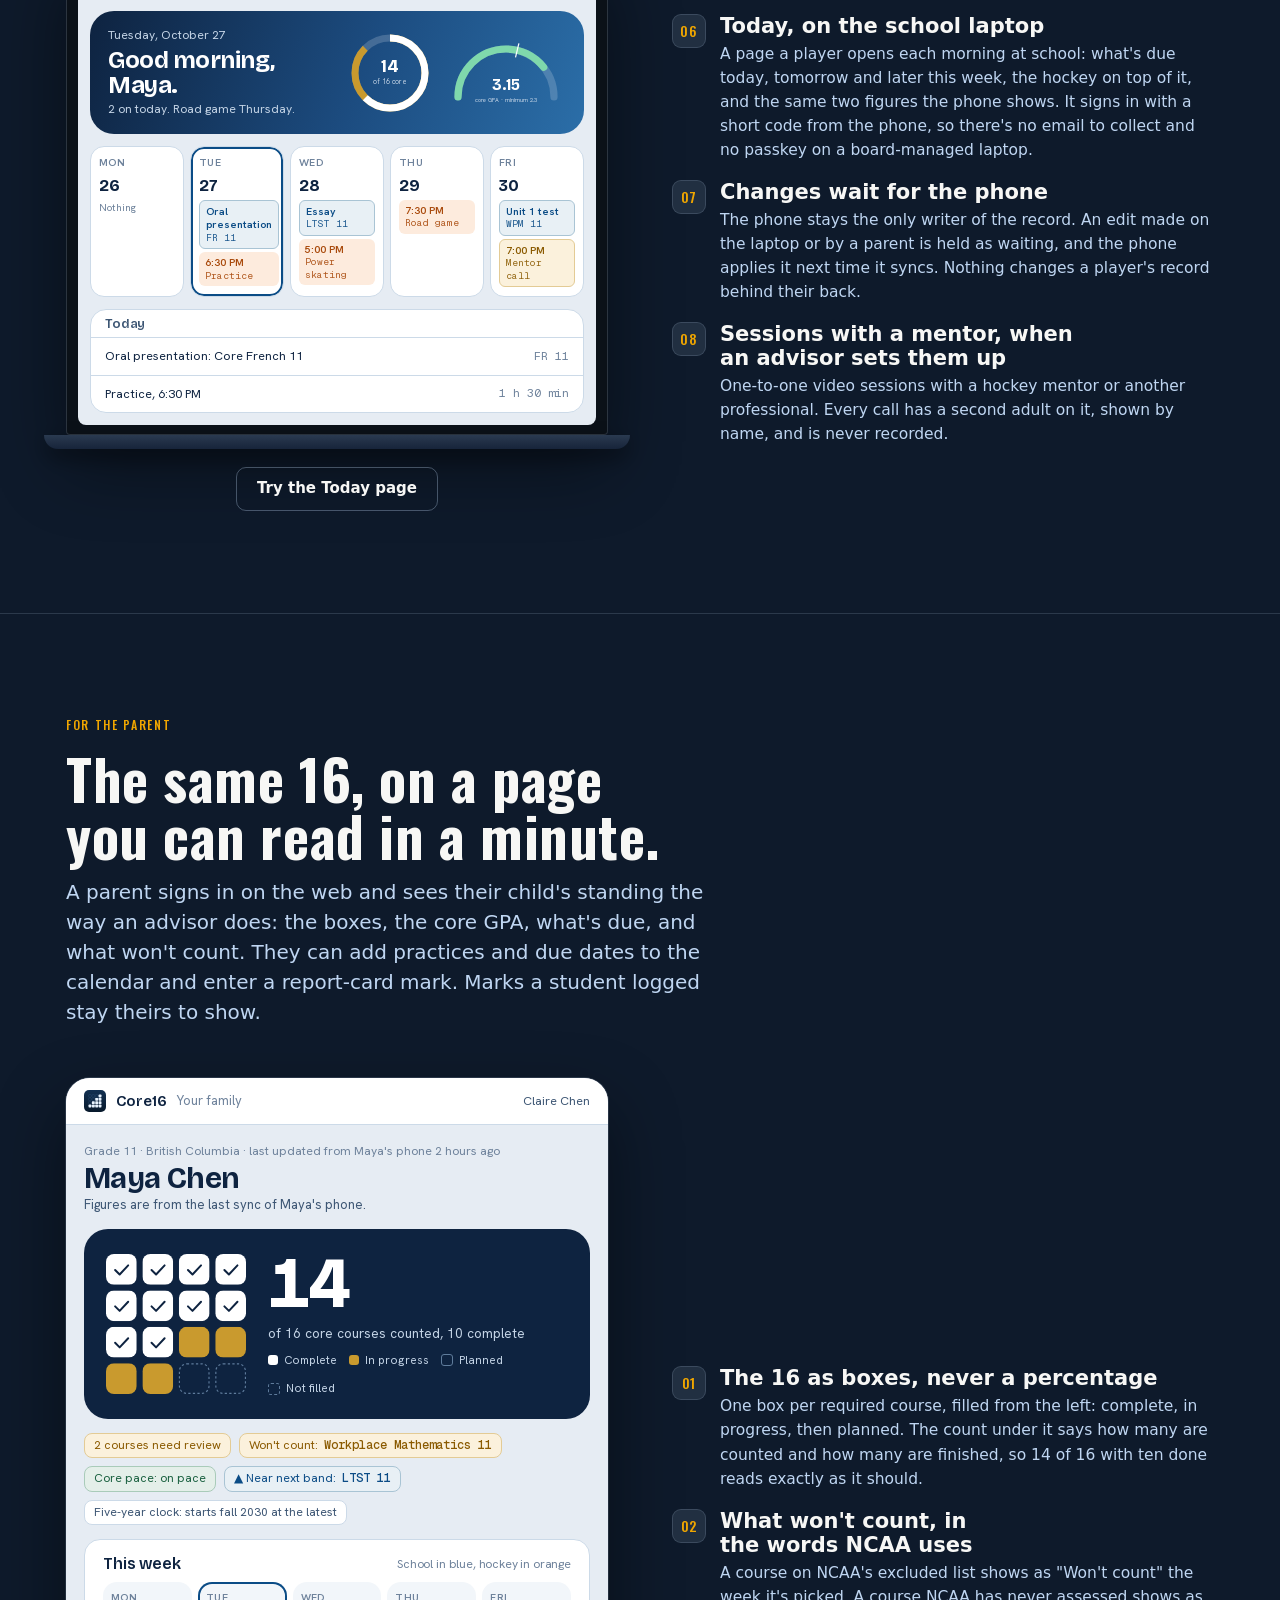
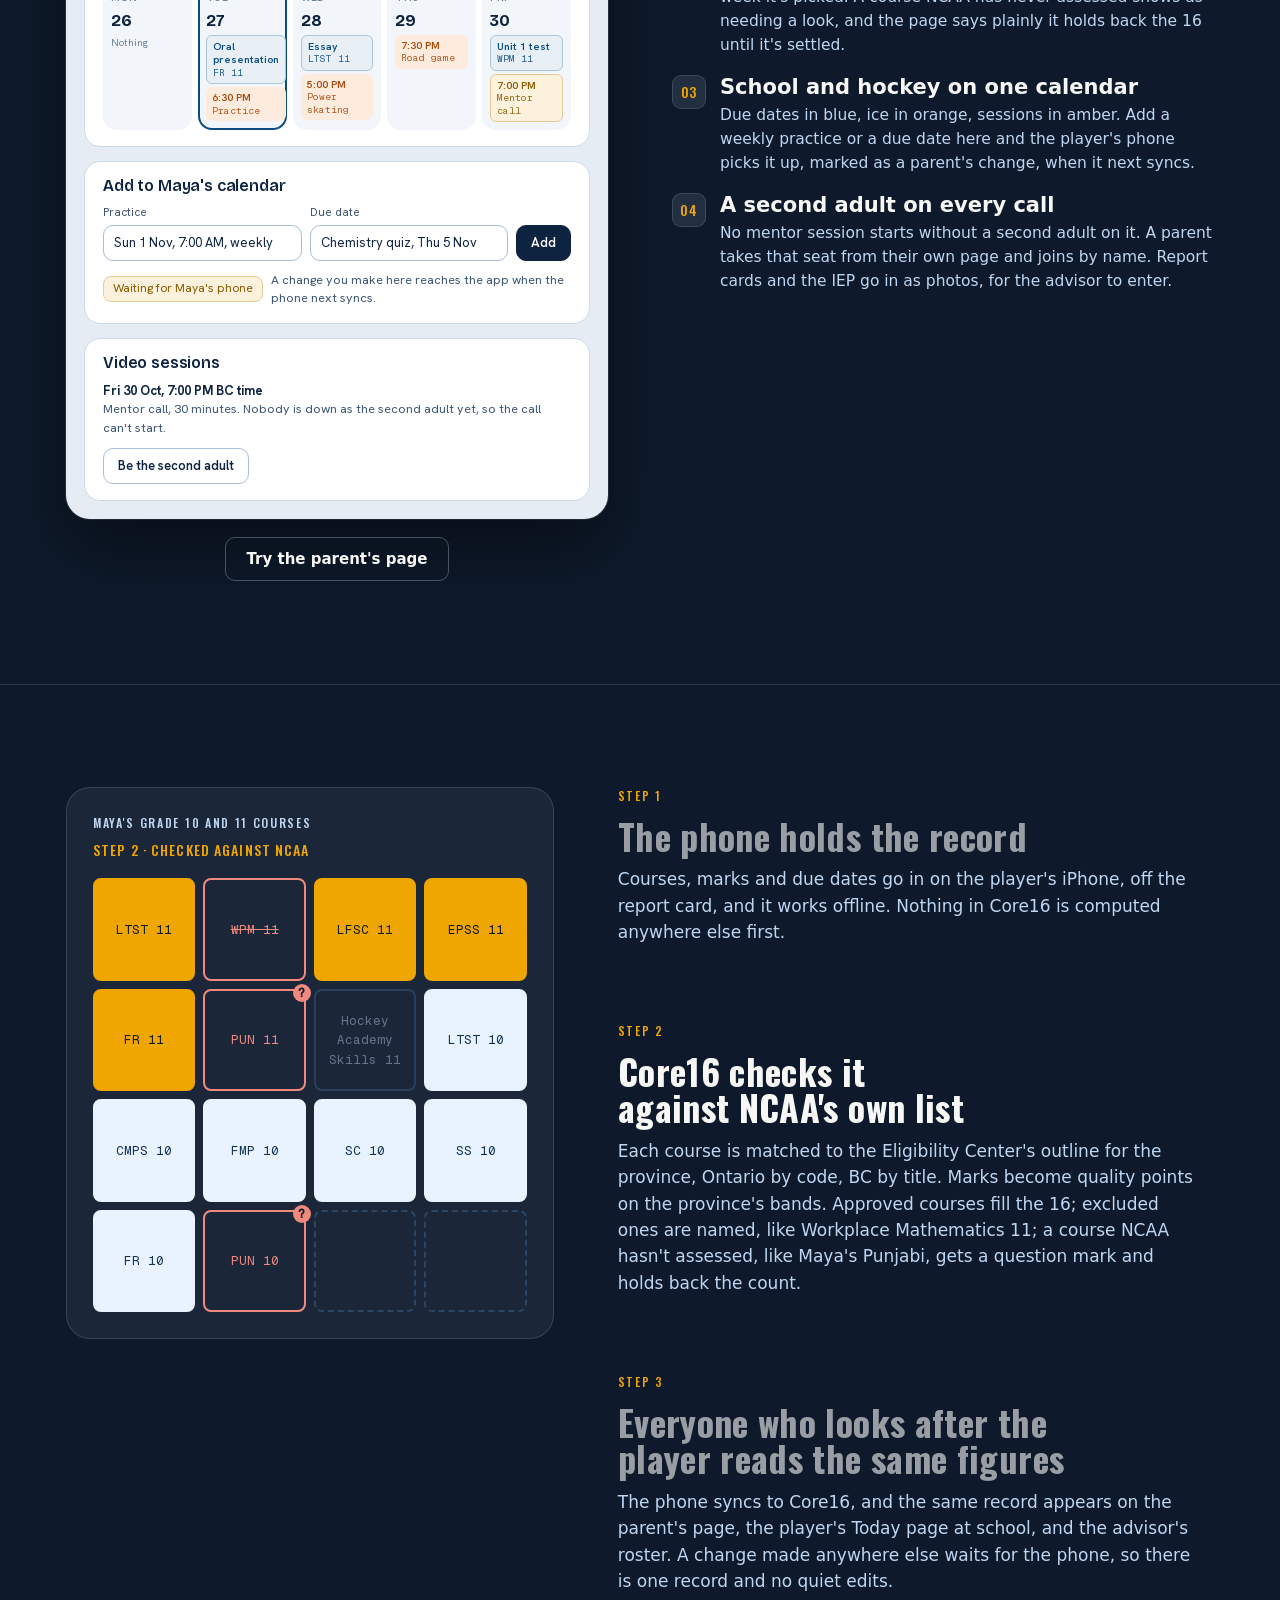
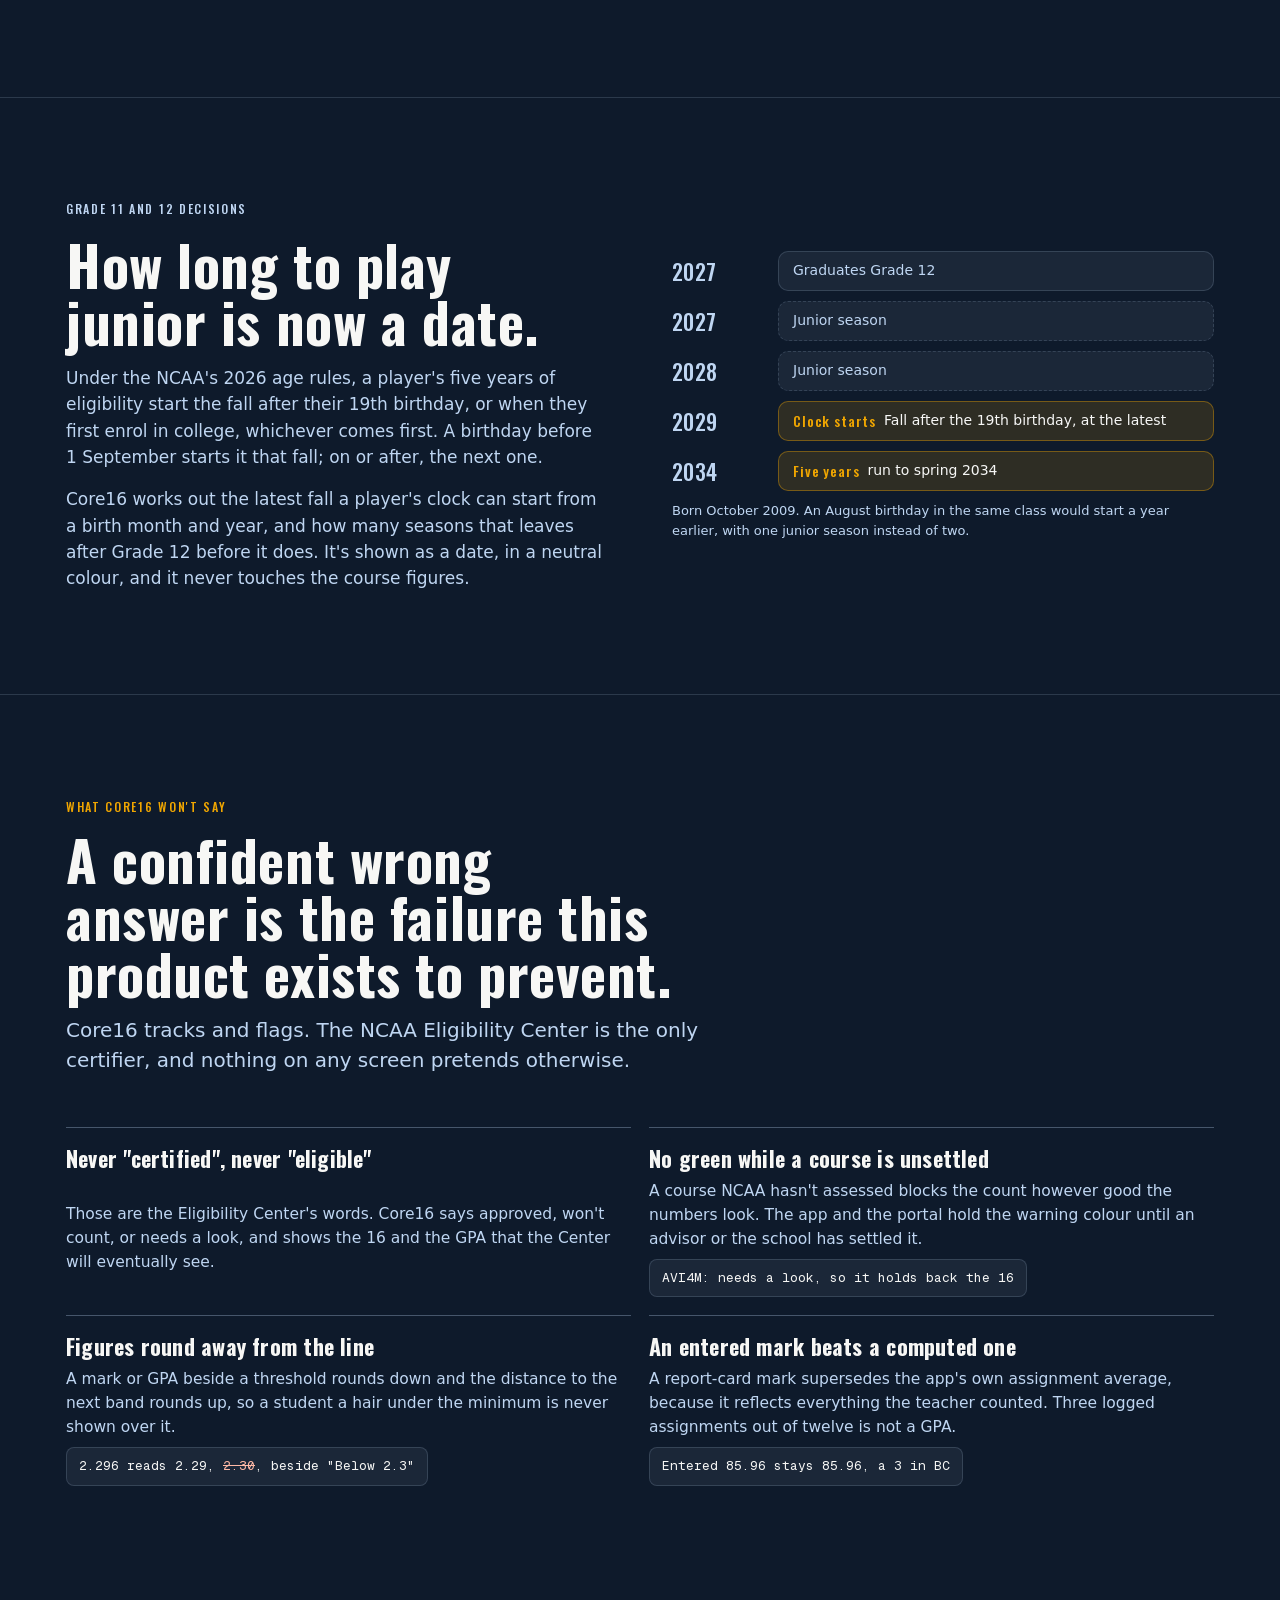
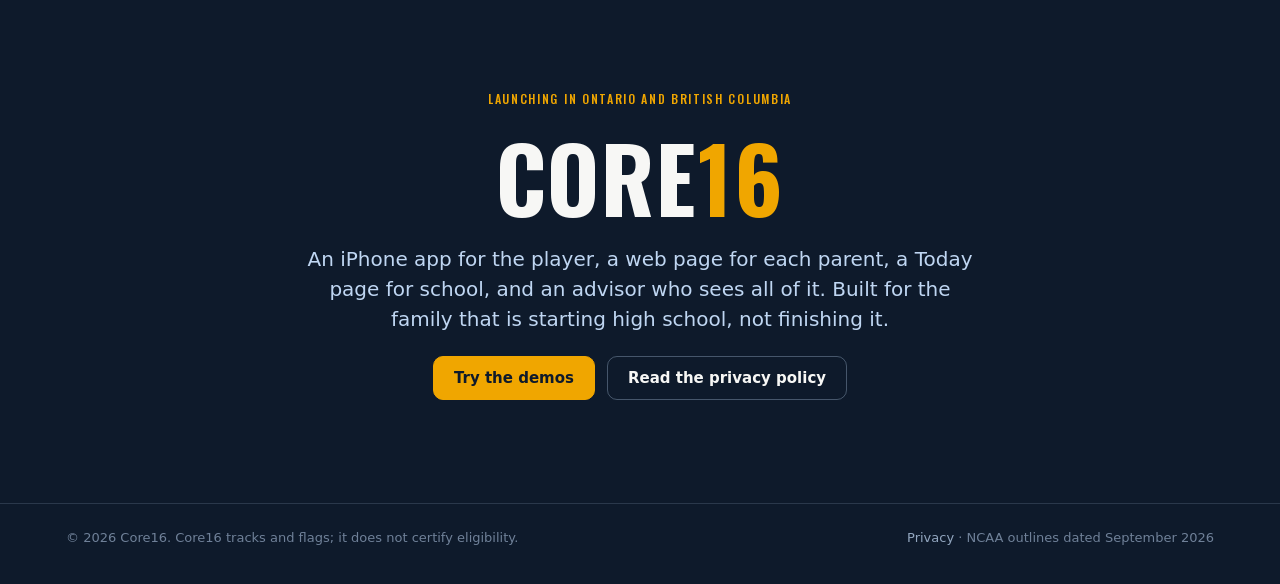
==== commit 297baaa1: "Deploy from Core16/web/ (2026-10-31T17:57:11Z)" ====
--- a/index.html
+++ b/index.html
@@ -78,6 +78,8 @@
 .top nav::-webkit-scrollbar{display:none}
 .top nav a{font-size:14px;color:var(--site-ink-light);text-decoration:none;padding:8px 10px;border-radius:var(--radius-s);white-space:nowrap}
 .top nav a:hover{color:var(--site-paper);background:var(--site-wash)}
+.top nav a.demos{color:var(--site-amber);border:1px solid var(--site-amber-line);border-radius:var(--radius-pill);padding:7px 14px;margin-left:6px;font-weight:600}
+.top nav a.demos:hover{color:var(--site-amber);background:var(--site-amber-wash);border-color:var(--site-amber)}
 .badge{font-family:var(--site-display);font-weight:500;font-size:11.5px;letter-spacing:.14em;text-transform:uppercase;color:var(--site-amber);background:var(--site-amber-wash);border:1px solid var(--site-amber-line);border-radius:var(--radius-pill);padding:5px 12px;white-space:nowrap}
 @media (max-width:760px){.top nav{display:none}}
 
@@ -417,7 +419,7 @@
   <div class="wrap">
     <a class="brand" href="#top" aria-label="Core16, top of page"><img src="assets/mark.svg" alt="" width="30" height="30"><b>CORE<span>16</span></b></a>
     <nav aria-label="Sections">
-      <a href="#why">Why</a><a href="#check">Try it</a><a href="#student">Student</a><a href="#parent">Parent</a><a href="#how">How it works</a><a href="#trust">What it won't say</a><a href="demo/">Demos</a>
+      <a href="#why">Why</a><a href="#check">Try it</a><a href="#student">Student</a><a href="#parent">Parent</a><a href="#how">How it works</a><a href="#trust">What it won't say</a><a class="demos" href="demo/">Demos</a>
     </nav>
     <span class="badge">Coming soon</span>
   </div>
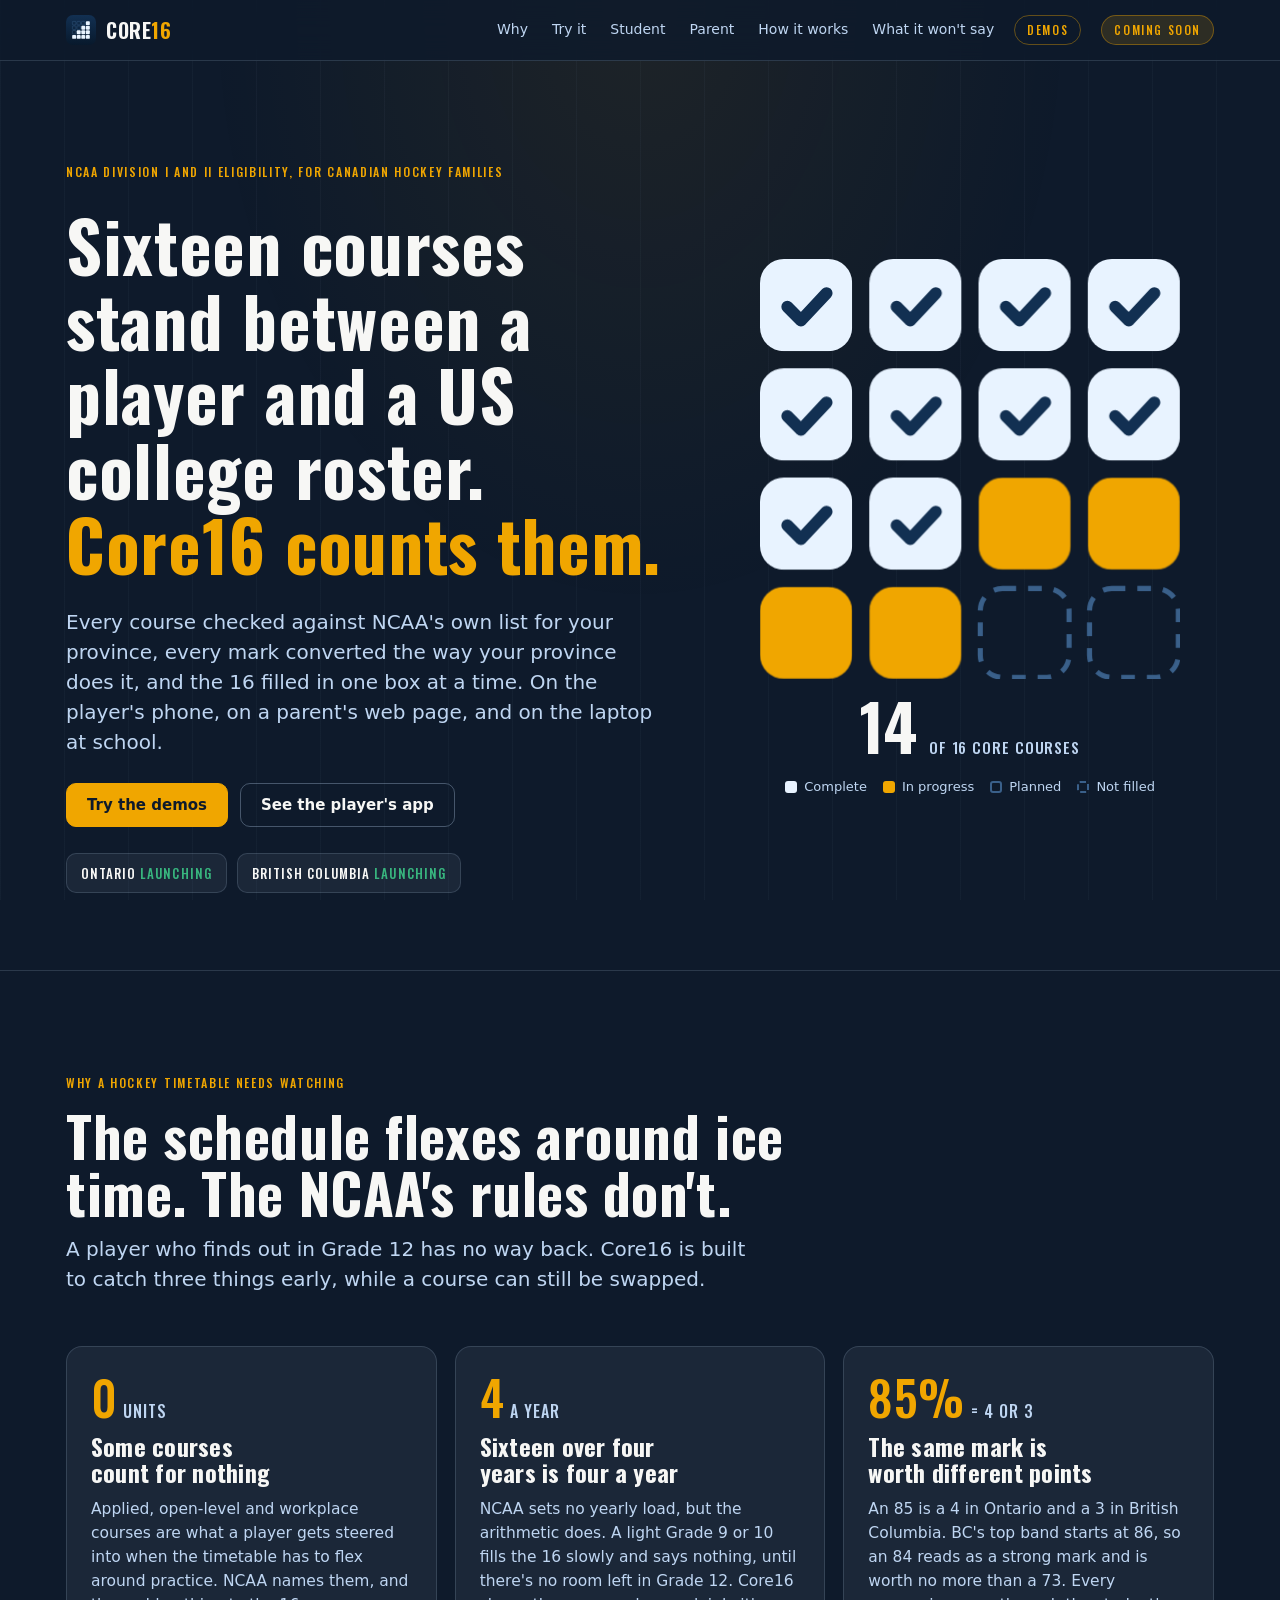
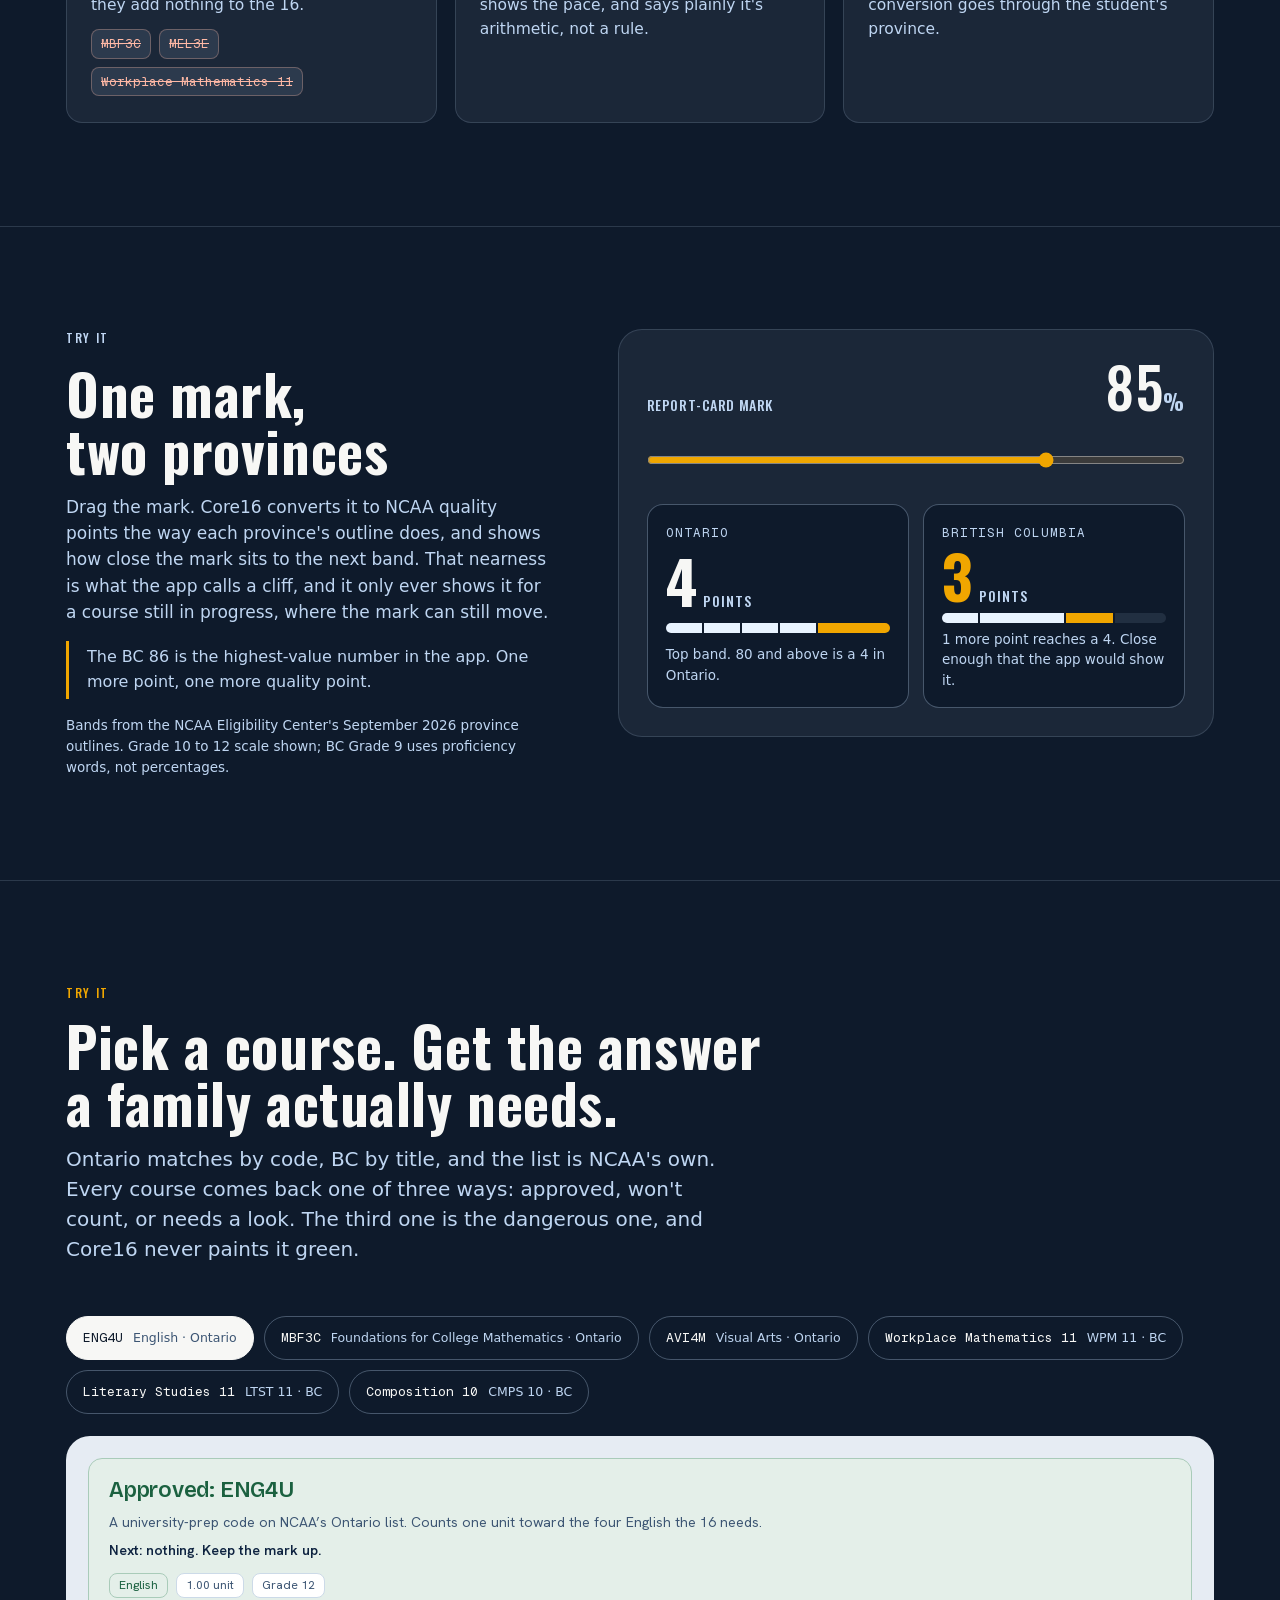
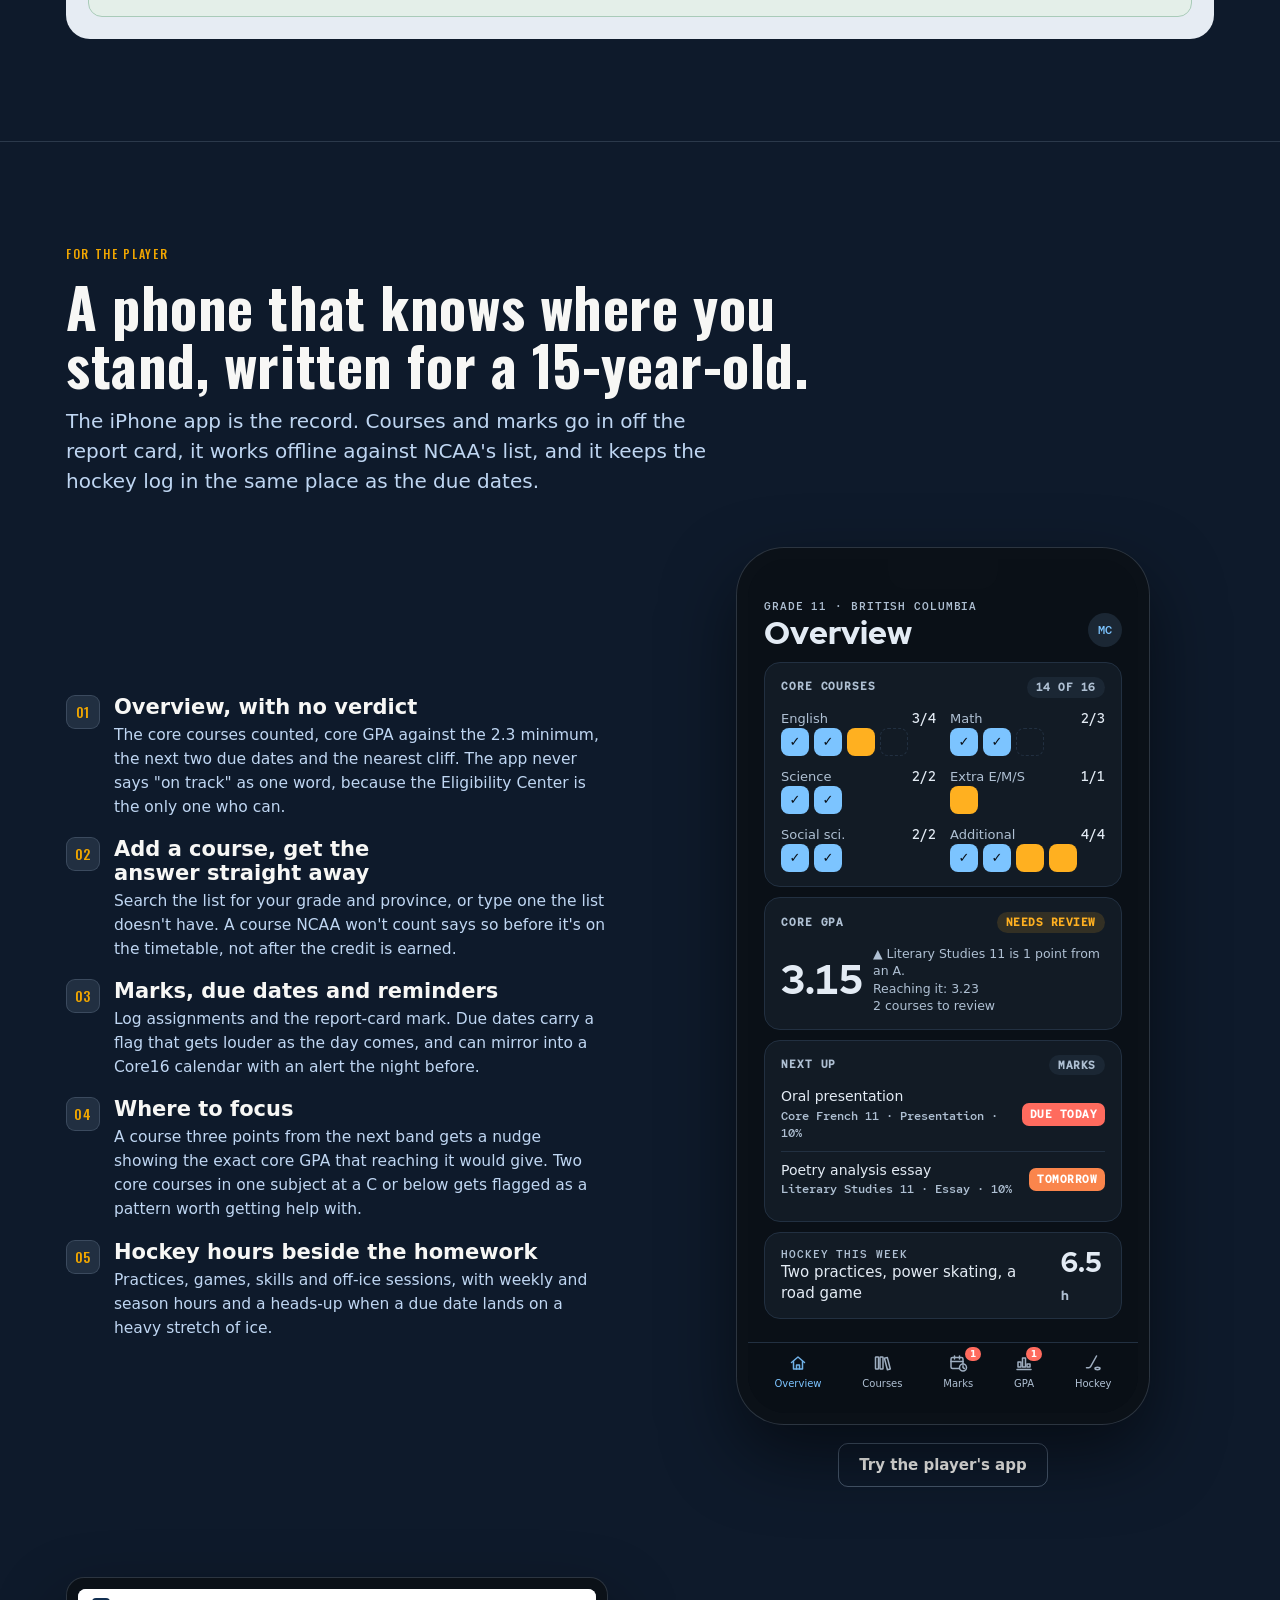
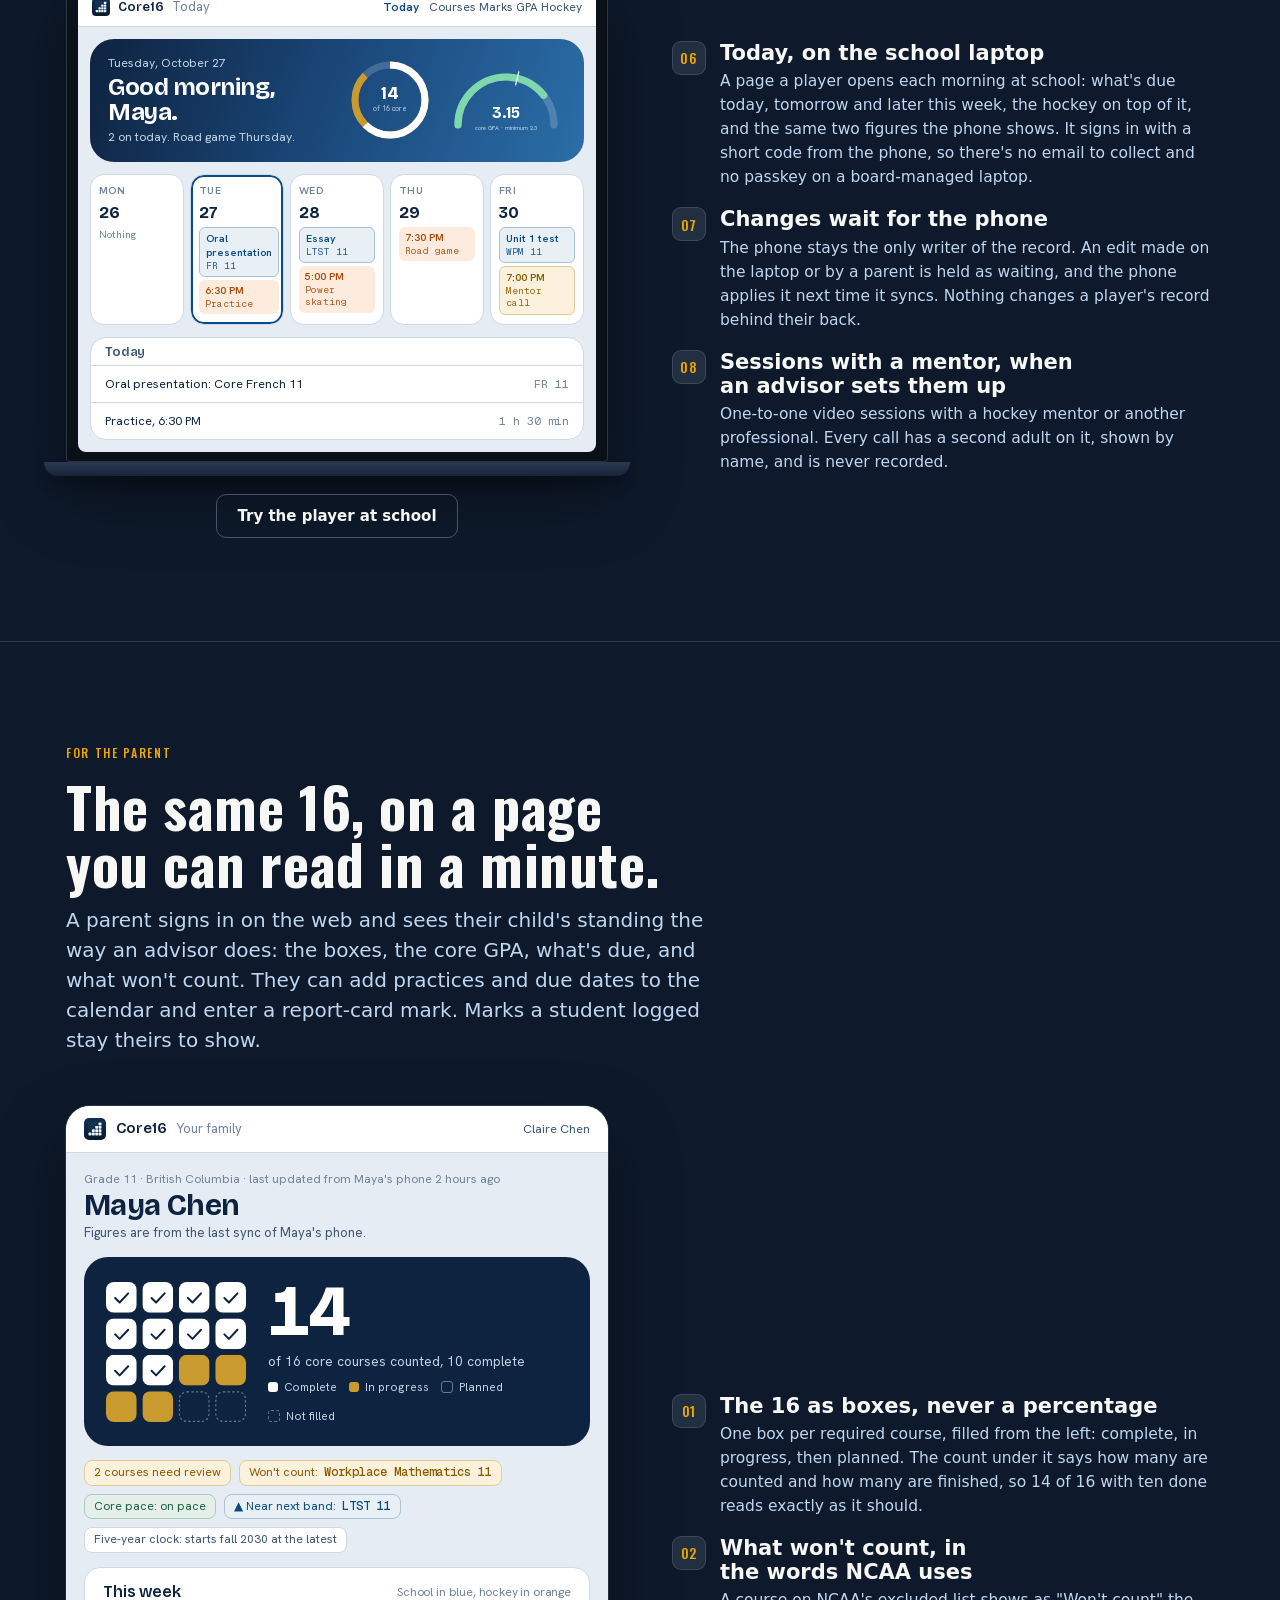
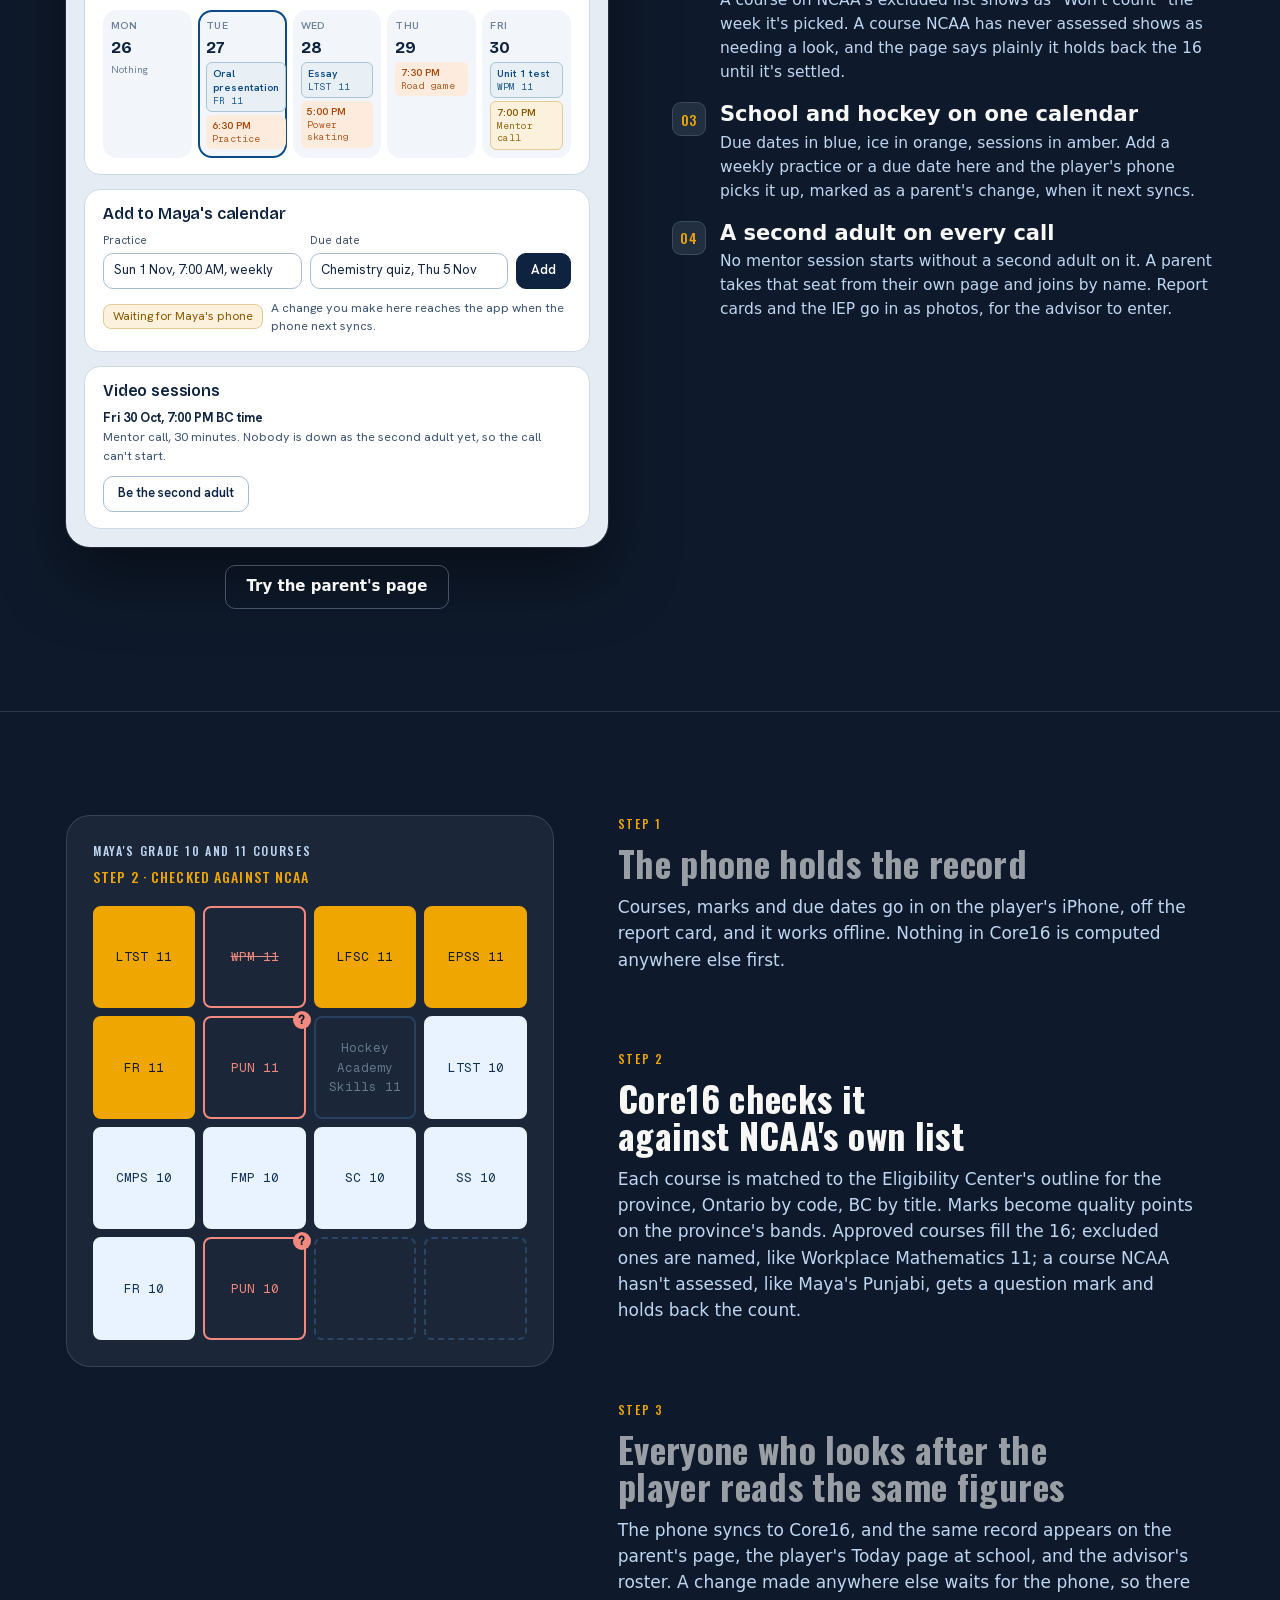
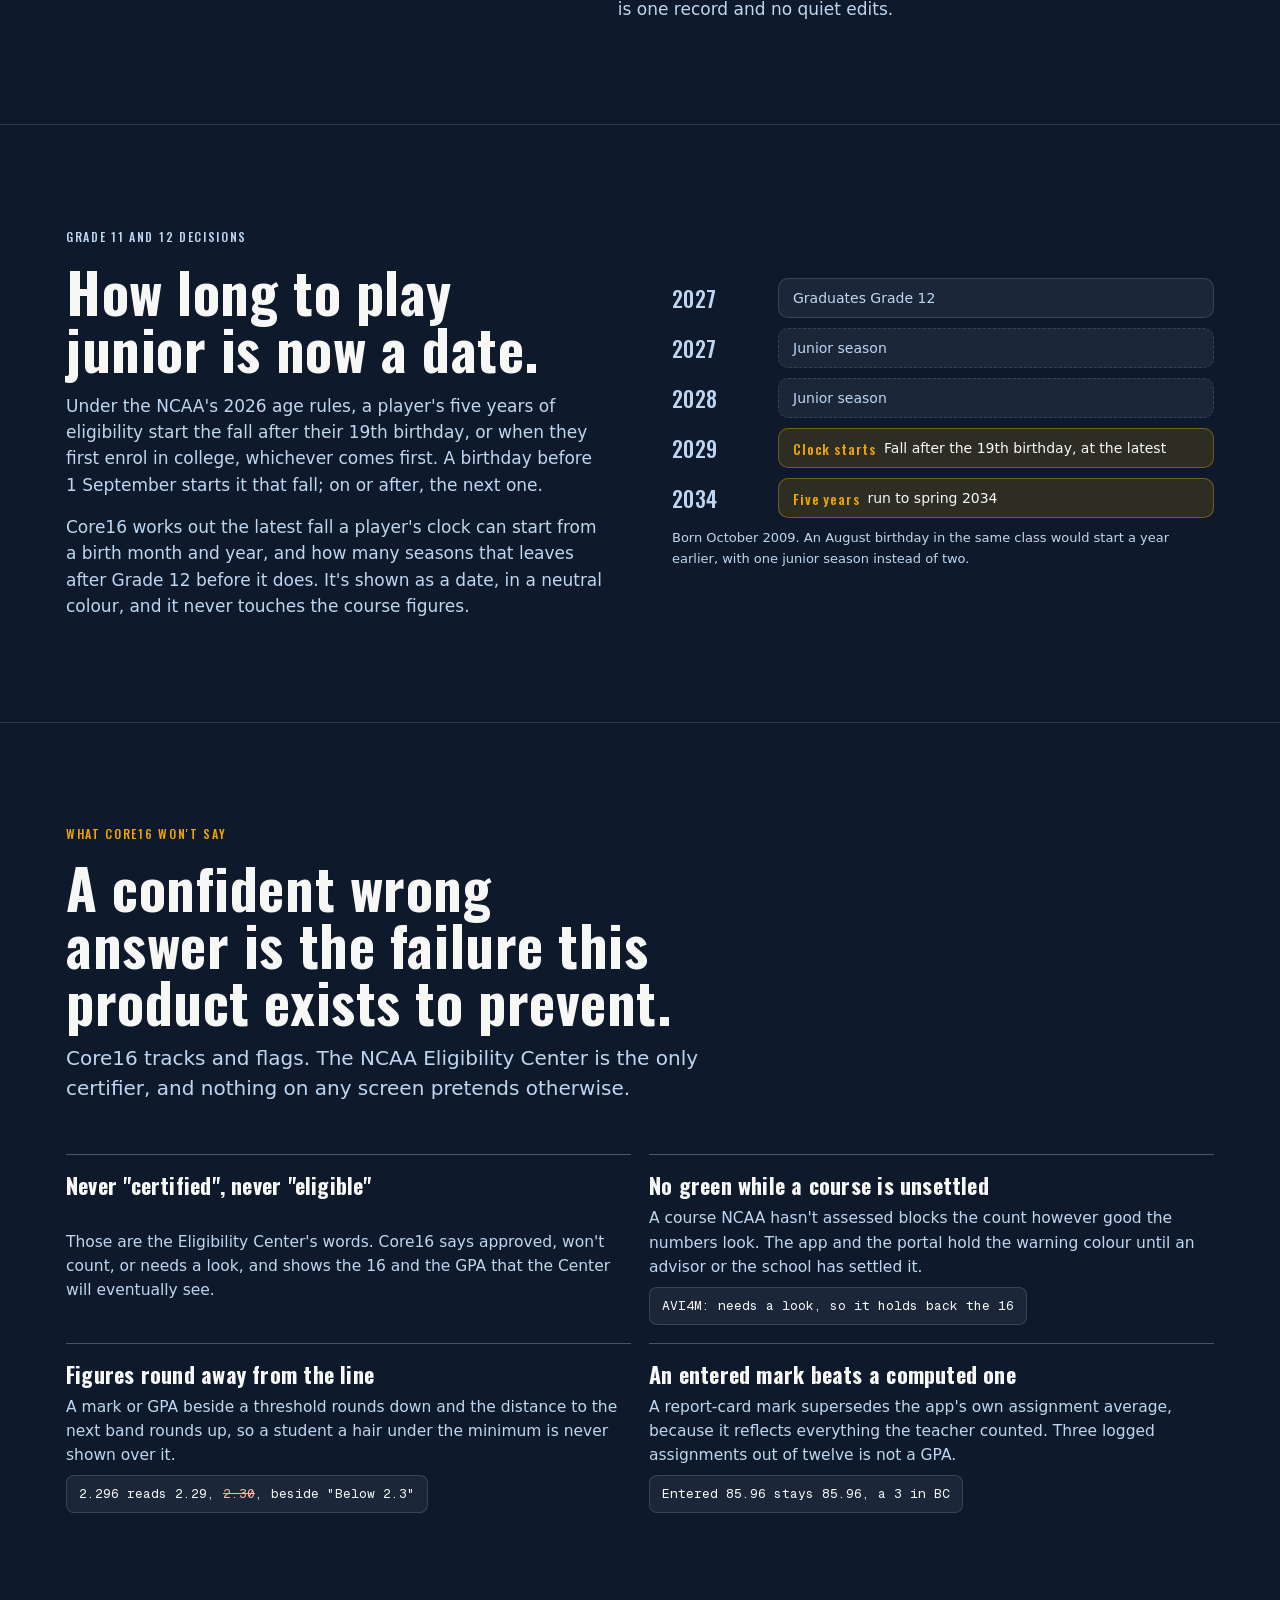
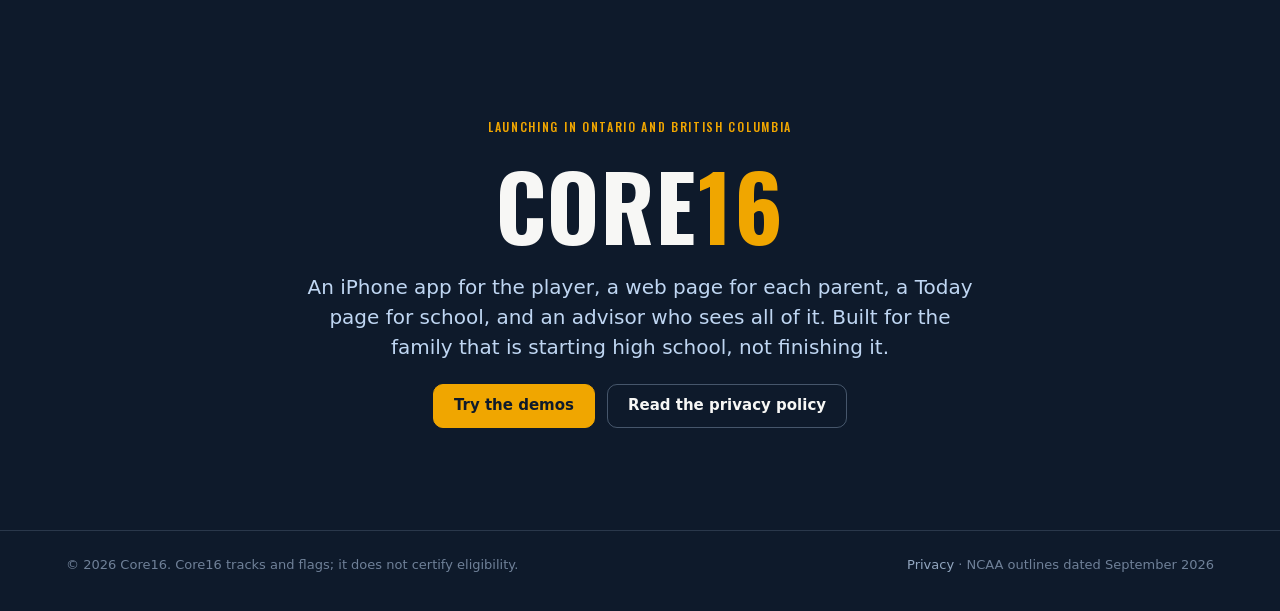
==== commit 110501fd: "Deploy from Core16/web/ (2026-10-31T18:19:27Z)" ====
--- a/index.html
+++ b/index.html
@@ -74,11 +74,11 @@
 .brand img{width:30px;height:30px;border-radius:7px}
 .brand b{font-family:var(--site-display);font-weight:700;font-size:20px;letter-spacing:.03em}
 .brand b span{color:var(--site-amber)}
-.top nav{display:flex;gap:4px;margin-left:auto;overflow-x:auto;scrollbar-width:none}
+.top nav{display:flex;align-items:center;gap:4px;margin-left:auto;overflow-x:auto;scrollbar-width:none}
 .top nav::-webkit-scrollbar{display:none}
 .top nav a{font-size:14px;color:var(--site-ink-light);text-decoration:none;padding:8px 10px;border-radius:var(--radius-s);white-space:nowrap}
 .top nav a:hover{color:var(--site-paper);background:var(--site-wash)}
-.top nav a.demos{color:var(--site-amber);border:1px solid var(--site-amber-line);border-radius:var(--radius-pill);padding:7px 14px;margin-left:6px;font-weight:600}
+.top nav a.demos{font-family:var(--site-display);font-weight:500;font-size:11.5px;letter-spacing:.14em;text-transform:uppercase;color:var(--site-amber);background:transparent;border:1px solid var(--site-amber-line);border-radius:var(--radius-pill);padding:5px 12px;margin-left:6px;line-height:1.55}
 .top nav a.demos:hover{color:var(--site-amber);background:var(--site-amber-wash);border-color:var(--site-amber)}
 .badge{font-family:var(--site-display);font-weight:500;font-size:11.5px;letter-spacing:.14em;text-transform:uppercase;color:var(--site-amber);background:var(--site-amber-wash);border:1px solid var(--site-amber-line);border-radius:var(--radius-pill);padding:5px 12px;white-space:nowrap}
 @media (max-width:760px){.top nav{display:none}}
@@ -86,7 +86,7 @@
 /* Hero */
 .hero{padding-block:clamp(48px,8vw,104px) clamp(40px,6vw,80px)}
 .hero .wrap{display:grid;grid-template-columns:minmax(0,1.1fr) minmax(0,.9fr);gap:clamp(28px,5vw,72px);align-items:center}
-.hero h1{font-size:clamp(40px,5.4vw,70px);line-height:1}
+.hero h1{font-size:clamp(40px,5.4vw,70px);line-height:1.08}
 .hero h1 em{font-style:normal;color:var(--site-amber)}
 .hero .copy{display:grid;gap:26px}
 .ctas{display:flex;flex-wrap:wrap;gap:12px}
@@ -579,7 +579,7 @@
             <div class="app-tabs"><span class="on"><svg viewBox="0 0 20 20" aria-hidden="true"><path d="M3.5 9.5 10 4l6.5 5.5"/><path d="M5.5 8.5V16h9V8.5"/><path d="M8.5 16v-4h3v4"/></svg>Overview</span><span><svg viewBox="0 0 20 20" aria-hidden="true"><rect x="3.5" y="4" width="3" height="12" rx=".6"/><rect x="8" y="4" width="3" height="12" rx=".6"/><path d="m12.4 5.2 2.9-.8 3 11.6-2.9.8z"/></svg>Courses</span><span><svg viewBox="0 0 20 20" aria-hidden="true"><rect x="3" y="4.5" width="12" height="11" rx="1.5"/><path d="M3 8.5h12M6.5 3v3M11.5 3v3"/><circle cx="15" cy="14.5" r="3.5" fill="#0a1017"/><path d="M15 12.8v1.9l1.3.8"/></svg>Marks<span class="n">1</span></span><span><svg viewBox="0 0 20 20" aria-hidden="true"><path d="M3 16.5h14"/><rect x="4" y="9" width="3" height="5"/><rect x="8.5" y="5" width="3" height="9"/><rect x="13" y="11" width="3" height="3"/></svg>GPA<span class="n">1</span></span><span><svg viewBox="0 0 20 20" aria-hidden="true"><path d="M13.5 3 7.6 13.6a2.2 2.2 0 0 1-2 1.1H3.5"/><ellipse cx="14.5" cy="15.5" rx="2.5" ry="1.2"/></svg>Hockey</span></div>
           </div>
         </div>
-        <p class="try"><a class="btn ghost" href="demo/app/">Try the app</a></p>
+        <p class="try"><a class="btn ghost" href="demo/app/">Try the player's app</a></p>
       </div>
     </div>
 
@@ -610,7 +610,7 @@
           </div></div>
           <div class="base"></div>
         </div>
-        <p class="try"><a class="btn ghost" href="demo/today/">Try the Today page</a></p>
+        <p class="try"><a class="btn ghost" href="demo/today/">Try the player at school</a></p>
       </div>
       <ul class="points reveal">
         <li><span class="n">06</span><div><h3>Today, on the school laptop</h3><p>A page a player opens each morning at school: what's due today, tomorrow and later this week, the hockey on top of it, and the same two figures the phone shows. It signs in with a short code from the phone, so there's no email to collect and no passkey on a board-managed laptop.</p></div></li>
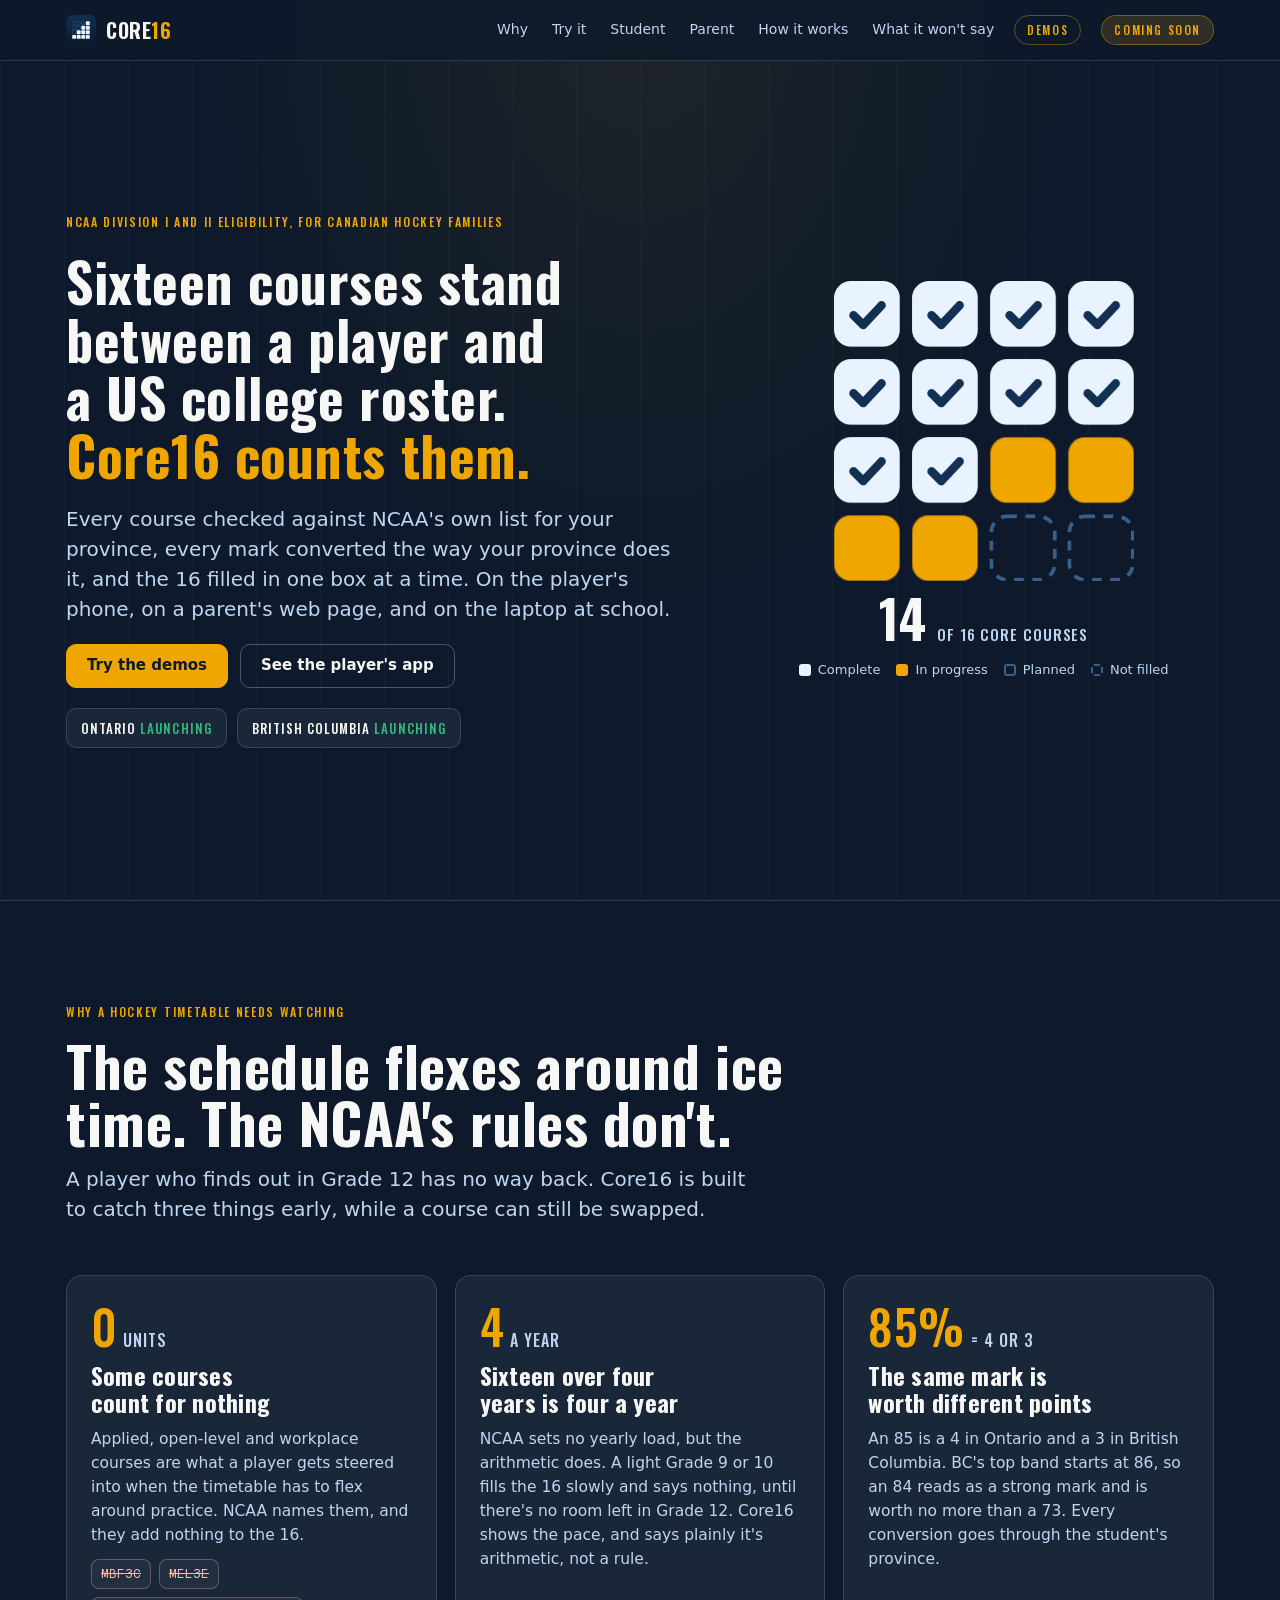
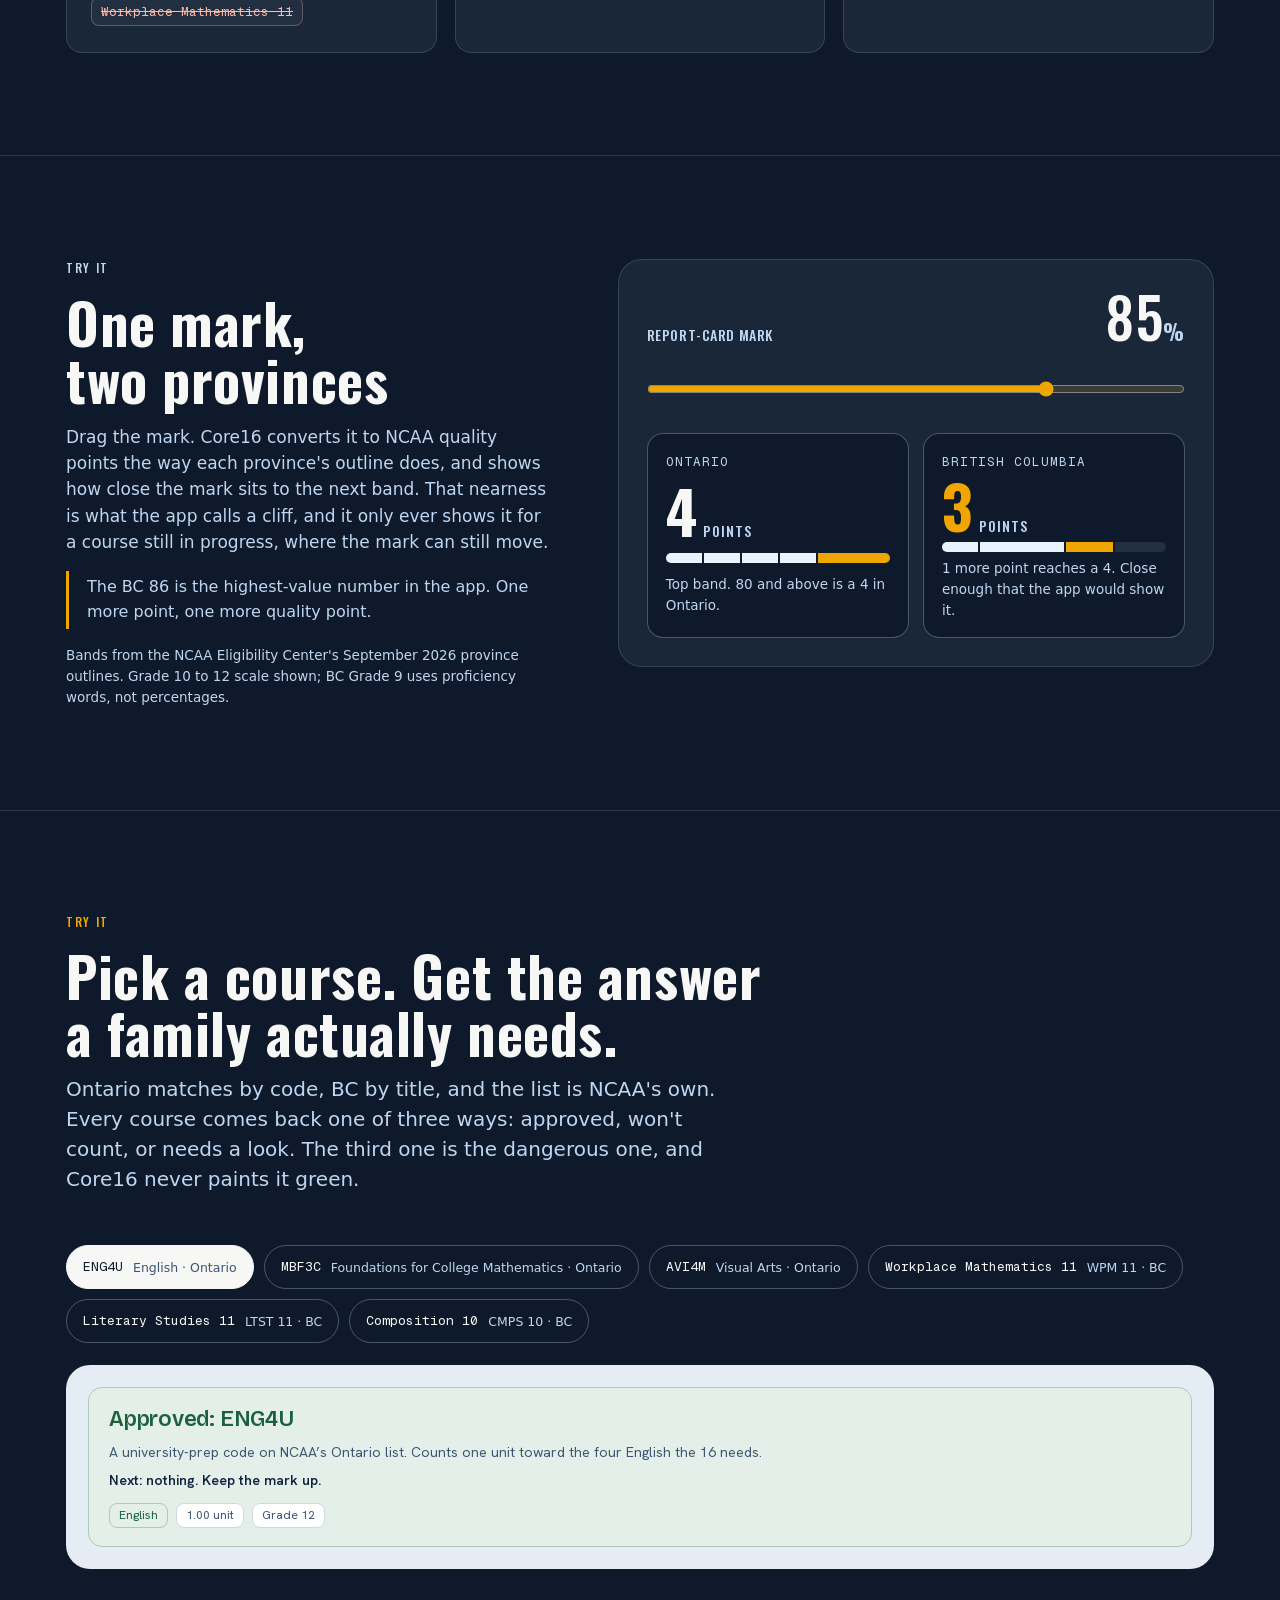
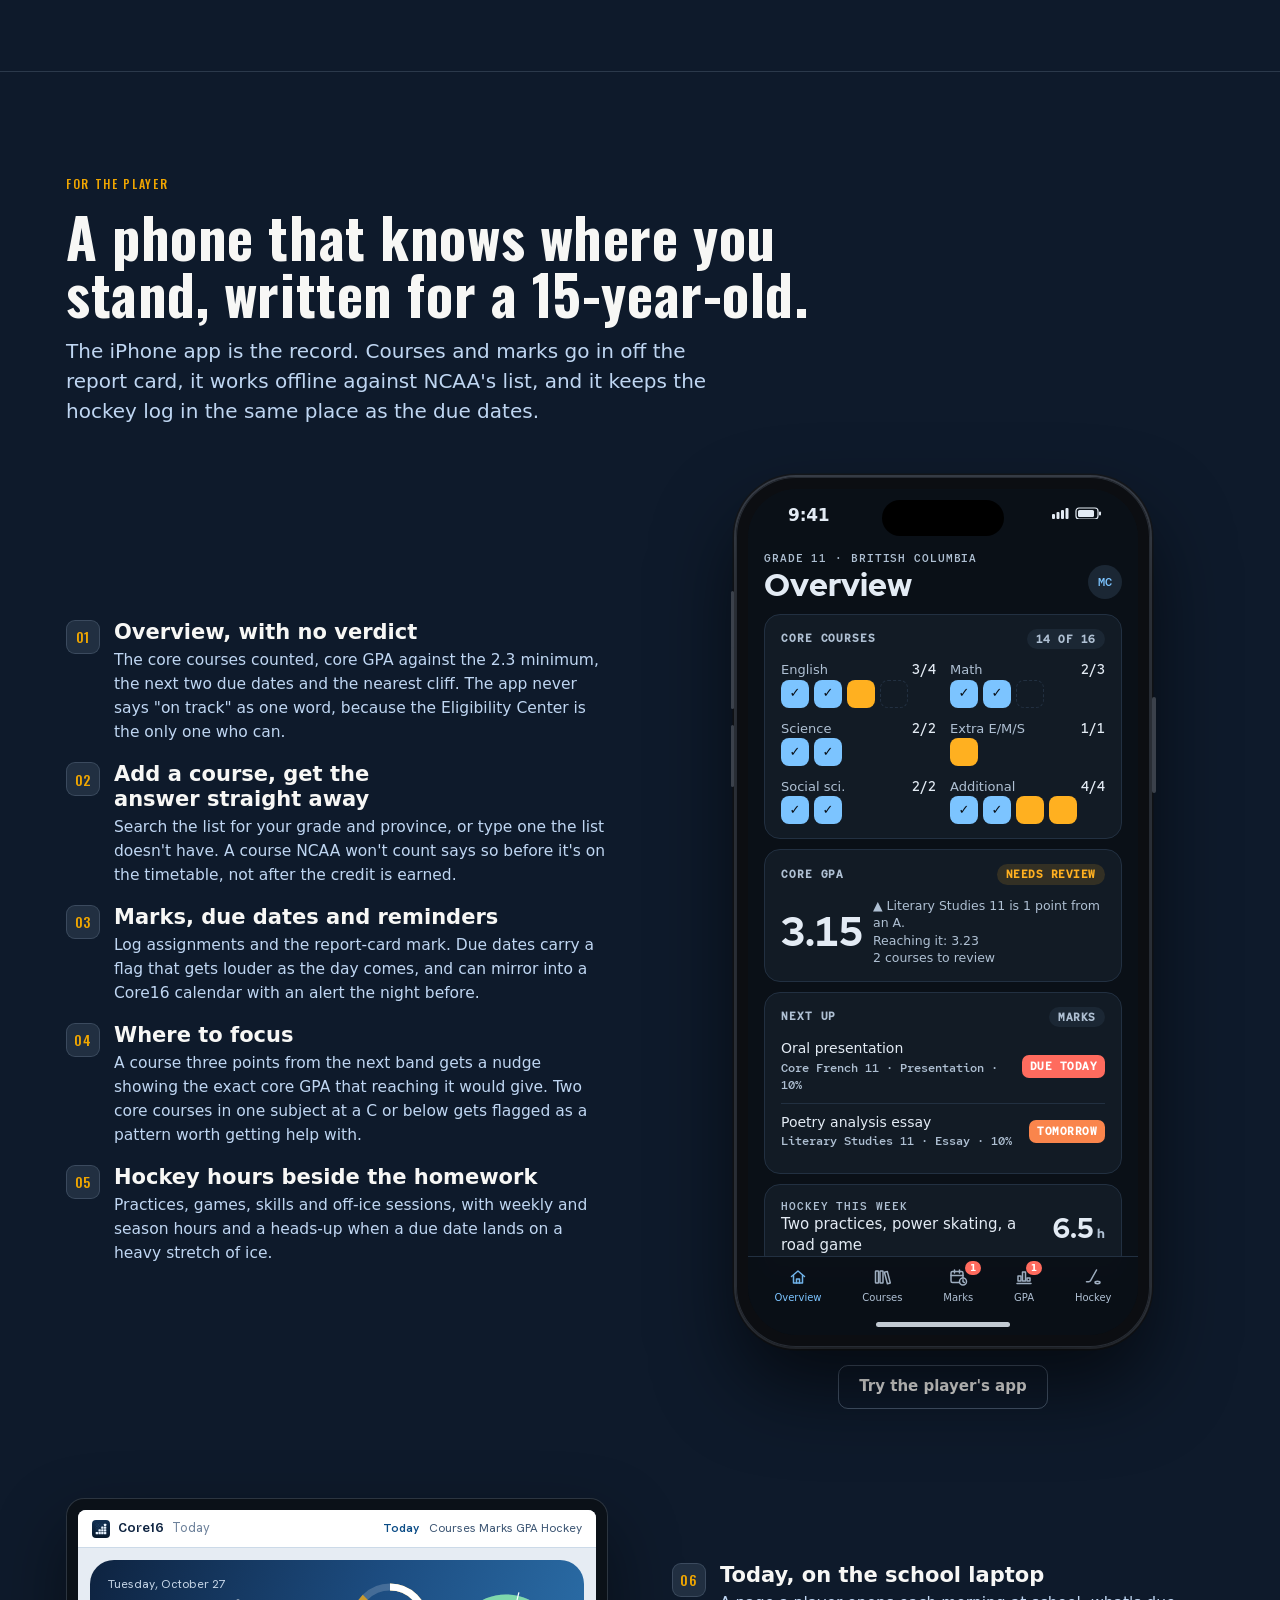
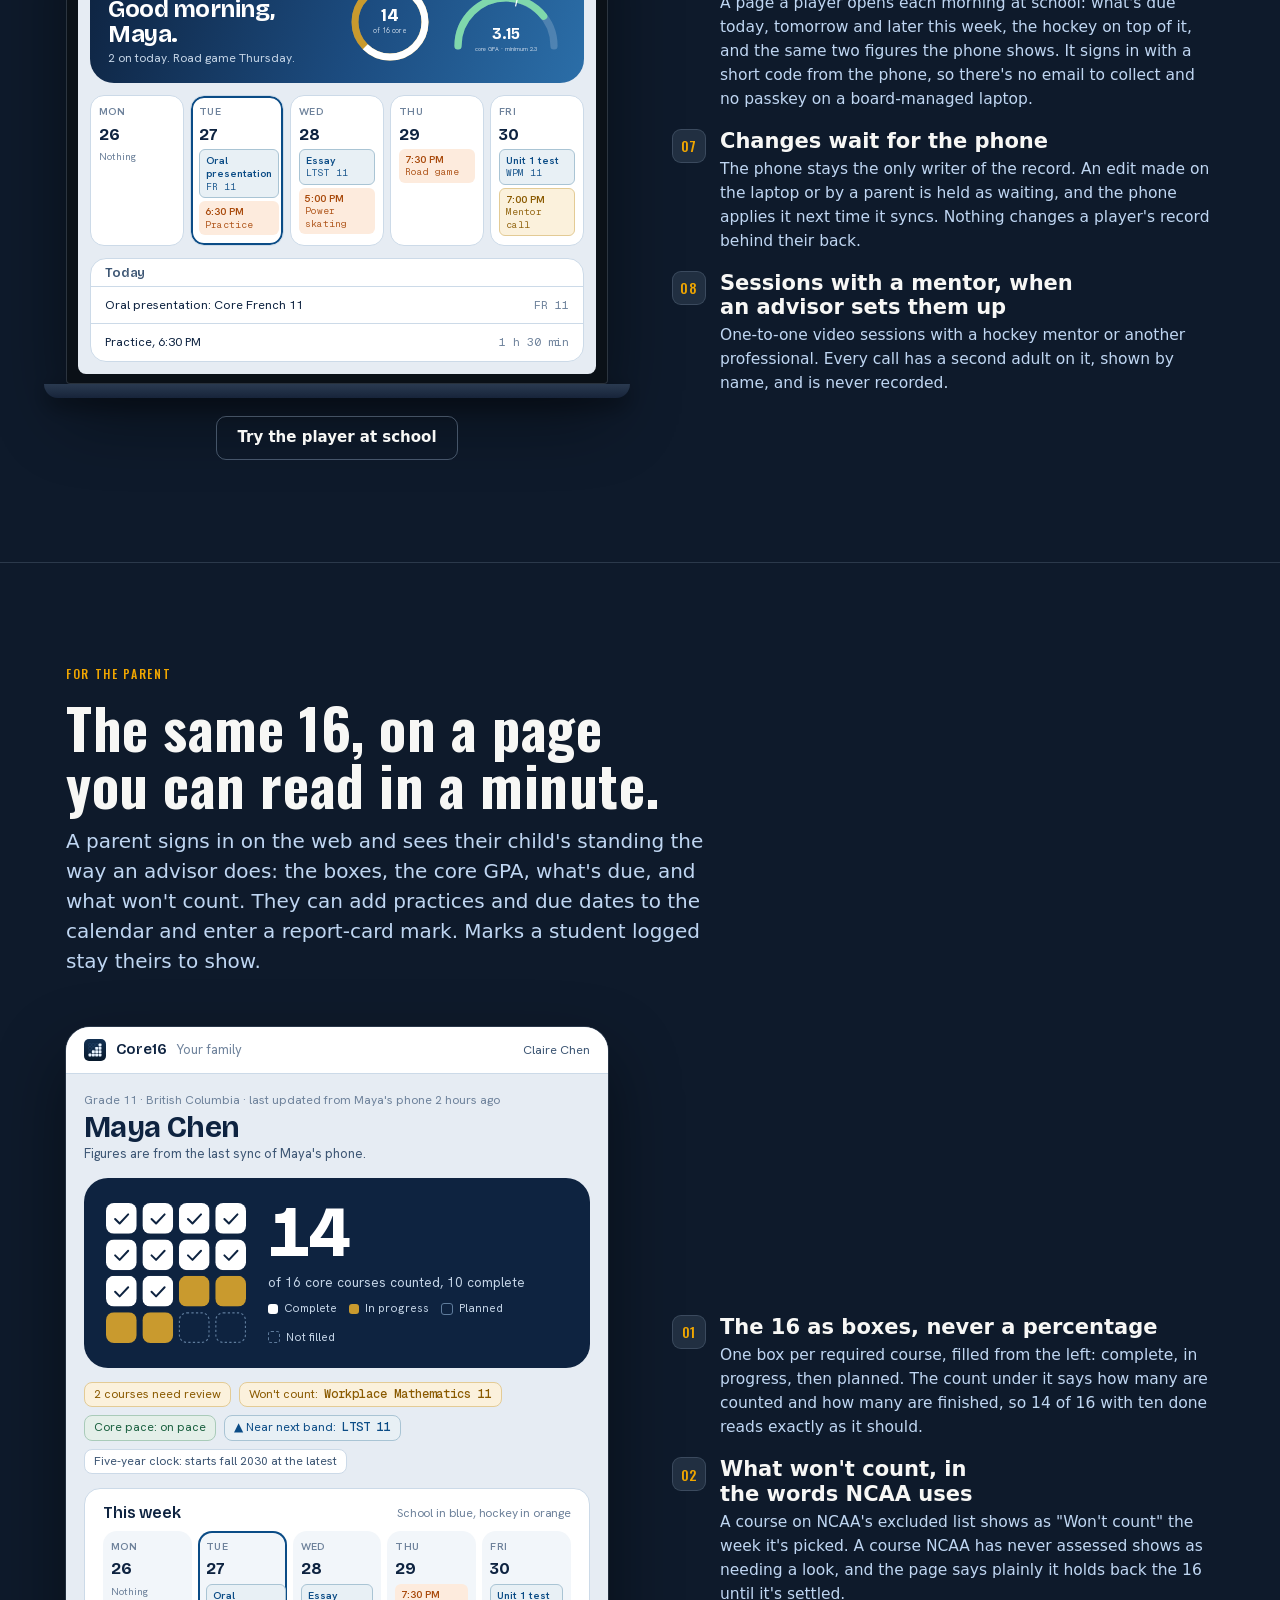
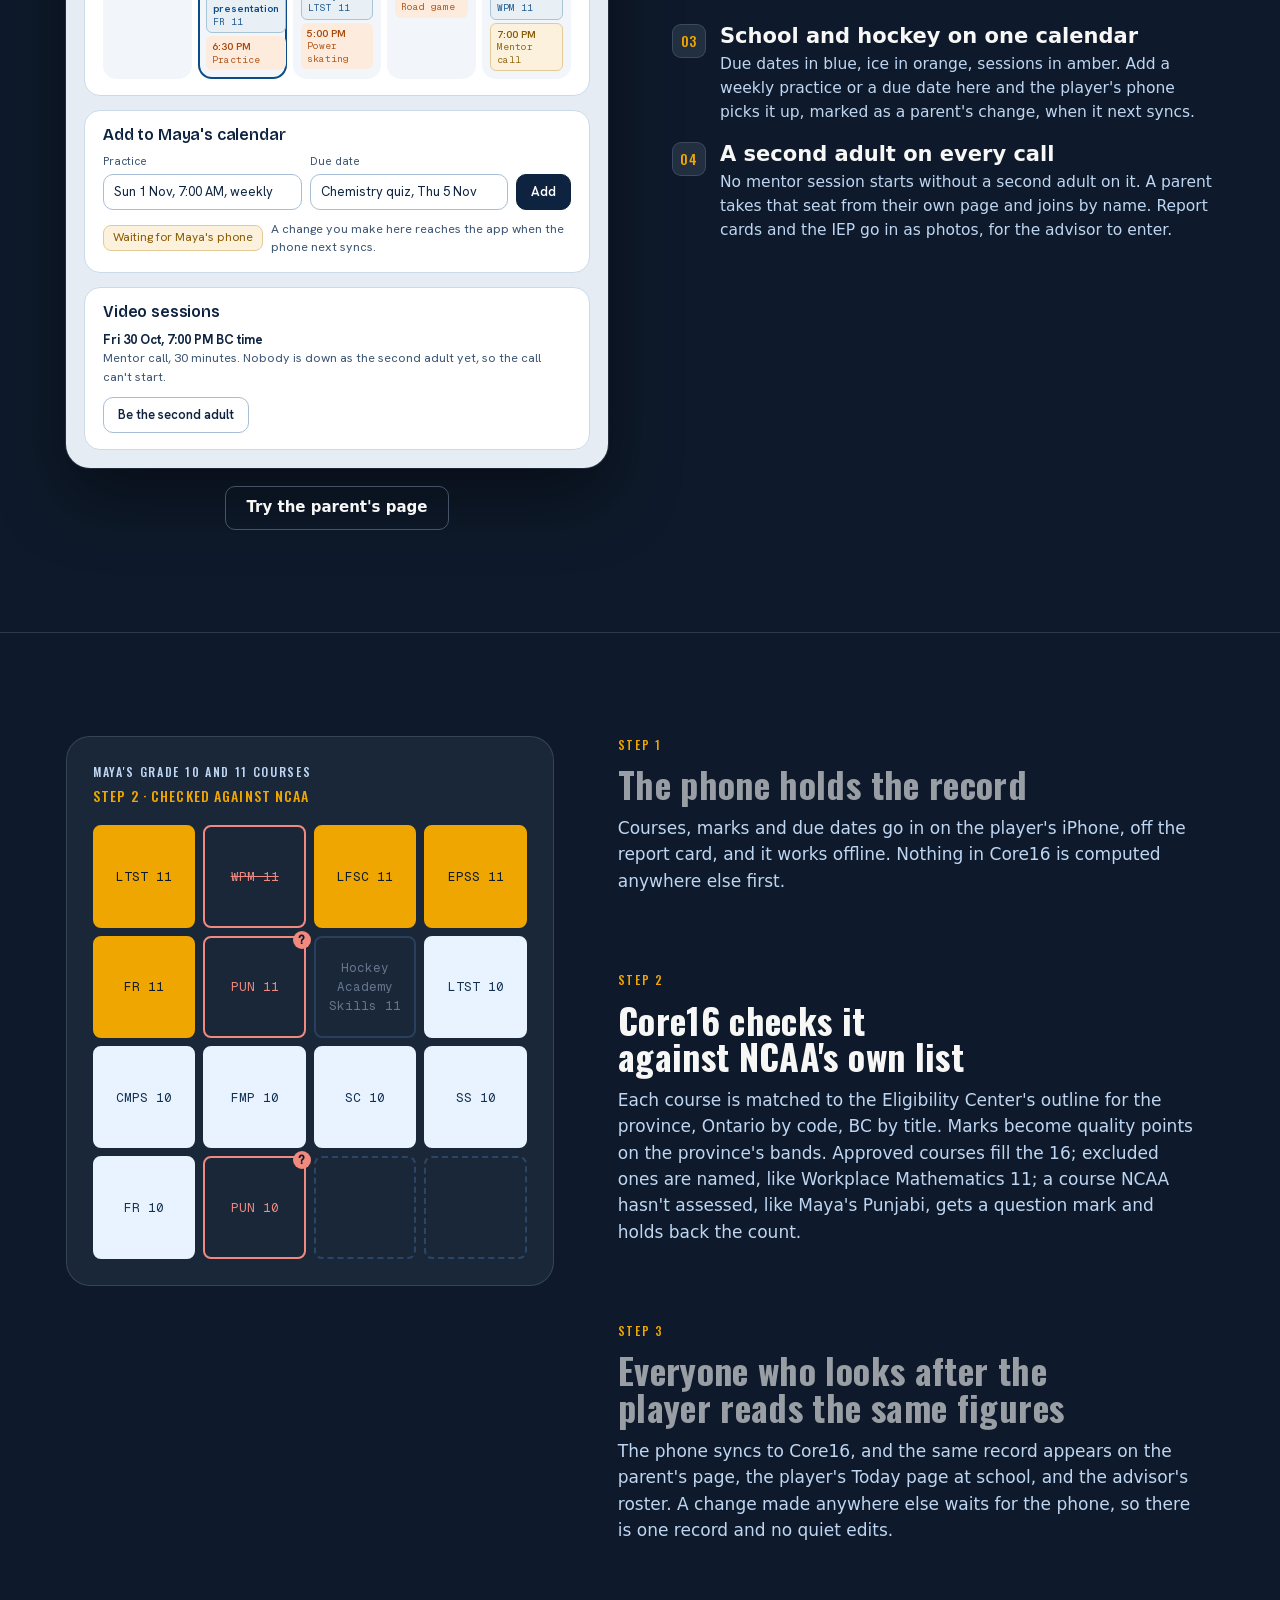
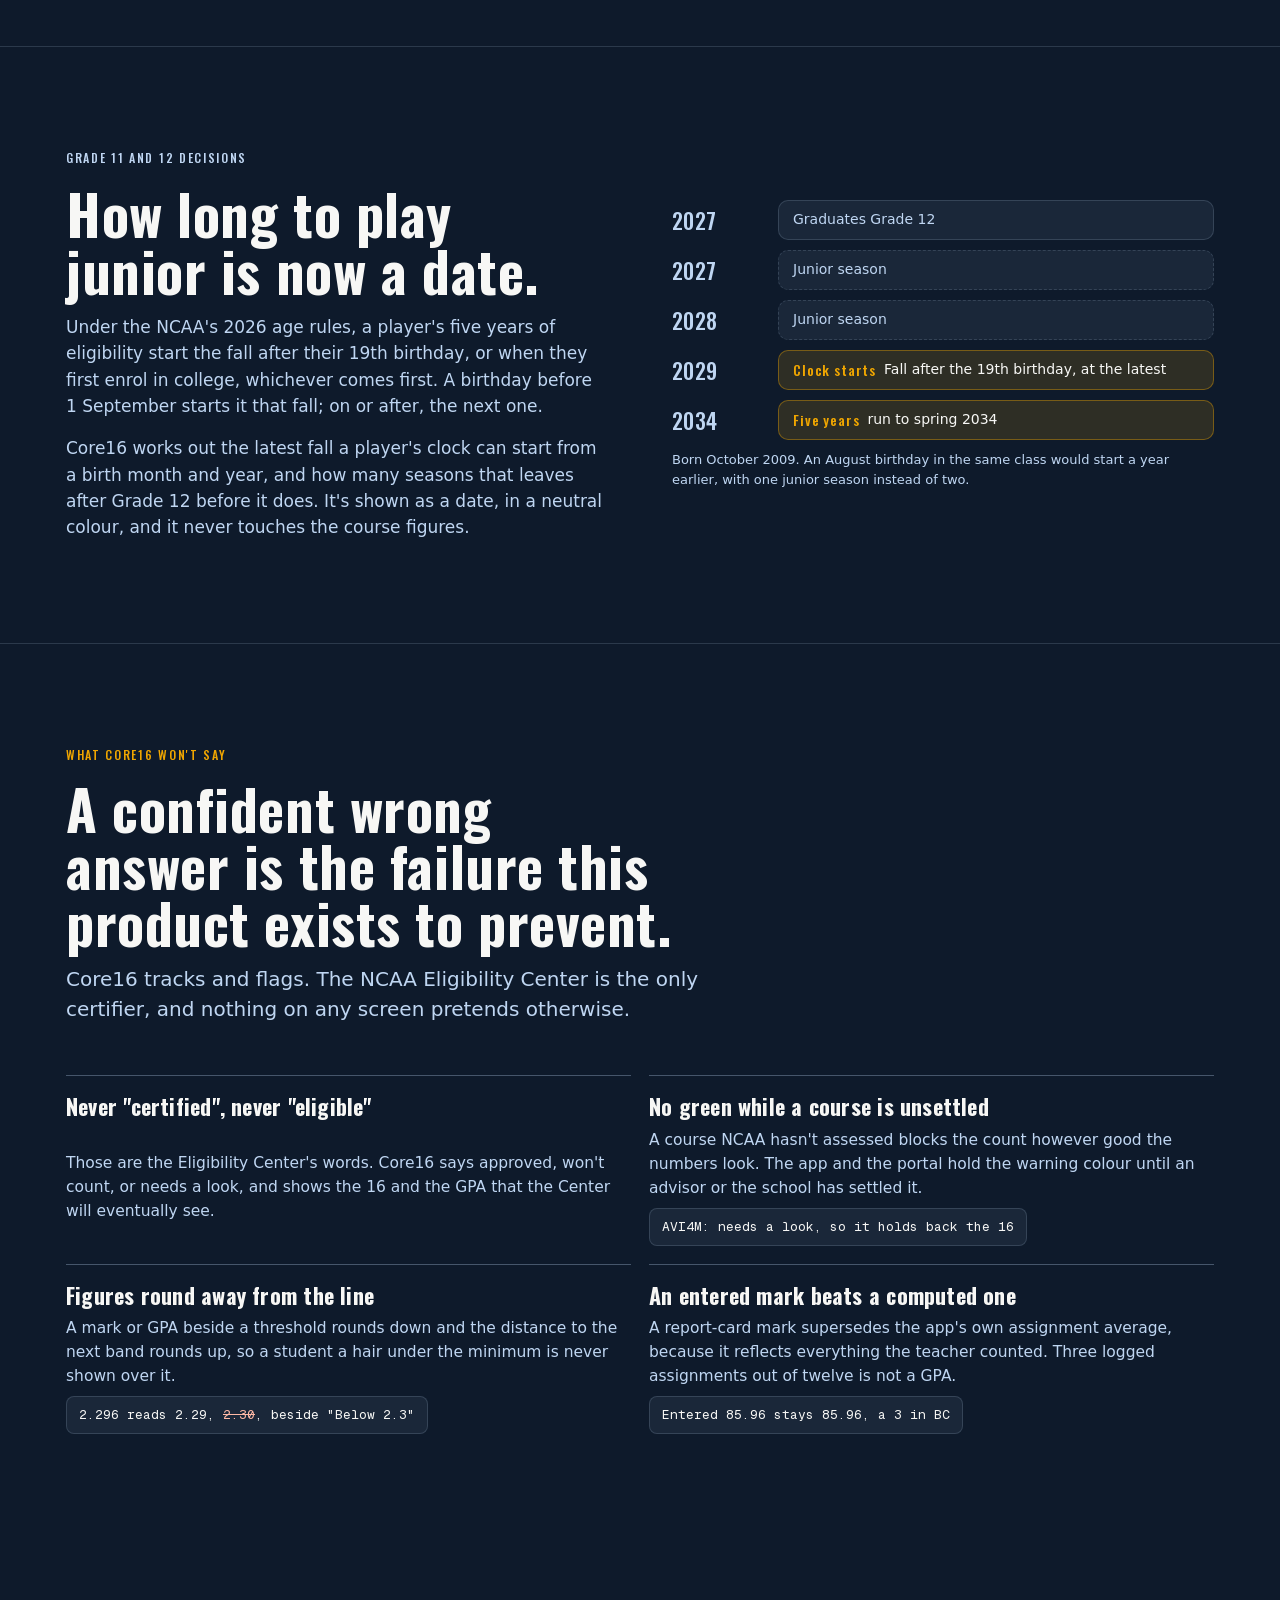
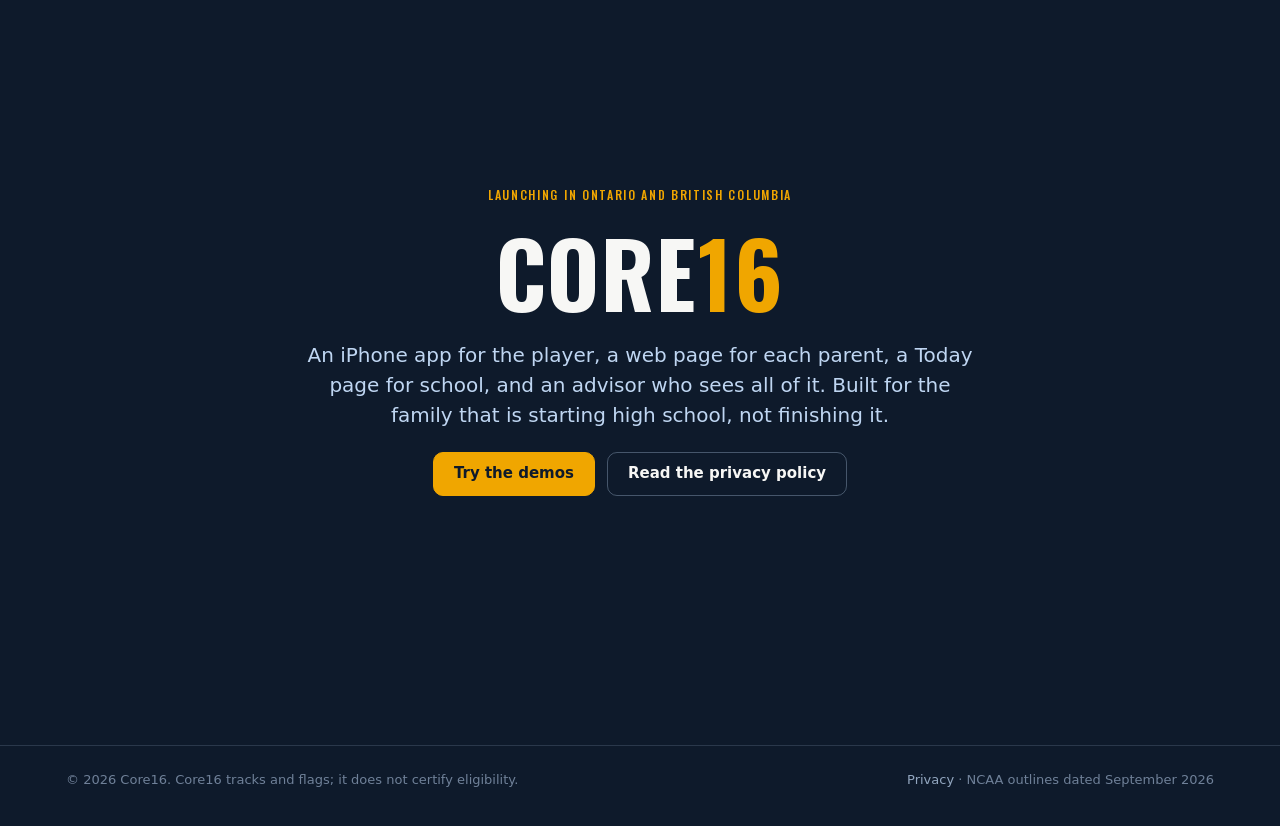
==== commit 40e2a585: "Deploy from Core16/web/ (2026-10-31T23:01:17Z)" ====
--- a/index.html
+++ b/index.html
@@ -23,8 +23,10 @@
   color-scheme:dark;
   /* Site dialect (core16.ca) */
   --site-ink:#0e1a2b; --site-ink-light:#bfd6f2; --site-amber:#f0a600; --site-good:#1f8a5c; --site-paper:#f7f7f5;
-  --site-line:rgba(191,214,242,.16); --site-line-2:rgba(191,214,242,.32); --site-wash:rgba(191,214,242,.07); --site-wash-2:rgba(191,214,242,.11);
-  --site-amber-wash:rgba(240,166,0,.14); --site-amber-line:rgba(240,166,0,.38);
+  --site-line:rgba(191,214,242,.16); --site-line-2:rgba(191,214,242,.32);
+  /* The washes are opaque mixes of the same tint into the page colour, so the rink's lines don't show through a card */
+  --site-wash:color-mix(in srgb,#bfd6f2 7%,#0e1a2b); --site-wash-2:color-mix(in srgb,#bfd6f2 11%,#0e1a2b);
+  --site-amber-wash:color-mix(in srgb,#f0a600 14%,#0e1a2b); --site-amber-line:rgba(240,166,0,.38);
   --site-display:"Oswald",-apple-system,"Segoe UI",sans-serif;
   --site-body:-apple-system,BlinkMacSystemFont,"Segoe UI",system-ui,sans-serif;
   /* Logo tile */
@@ -49,7 +51,7 @@
 }
 
 *{box-sizing:border-box}
-html{scroll-behavior:smooth}
+html{scroll-behavior:smooth;overflow-x:clip}
 body{margin:0;background:var(--site-ink);color:var(--site-paper);font-family:var(--site-body);font-size:17px;line-height:1.55;-webkit-font-smoothing:antialiased;overflow-x:clip}
 body::before{content:"";position:fixed;inset:0 0 auto;height:env(safe-area-inset-top,0px);z-index:10;background:var(--site-ink)}
 body::after{content:"";position:fixed;inset:0;pointer-events:none;z-index:0;
@@ -84,11 +86,13 @@
 @media (max-width:760px){.top nav{display:none}}
 
 /* Hero */
-.hero{padding-block:clamp(48px,8vw,104px) clamp(40px,6vw,80px)}
-.hero .wrap{display:grid;grid-template-columns:minmax(0,1.1fr) minmax(0,.9fr);gap:clamp(28px,5vw,72px);align-items:center}
-.hero h1{font-size:clamp(40px,5.4vw,70px);line-height:1.08}
+/* The opening fills the first screen, less the top bar, with its content centred in it; on a shorter
+   window it grows instead, with the same air above and below */
+.hero{padding-block:clamp(40px,5vw,64px);min-height:calc(100svh - 61px - env(safe-area-inset-top,0px));display:grid;align-content:center}
+.hero .wrap{display:grid;grid-template-columns:minmax(0,1.15fr) minmax(0,.85fr);gap:clamp(28px,5vw,64px);align-items:center}
+.hero h1{font-size:clamp(34px,4.2vw,56px);line-height:1.08}
 .hero h1 em{font-style:normal;color:var(--site-amber)}
-.hero .copy{display:grid;gap:26px}
+.hero .copy{display:grid;gap:20px}
 .ctas{display:flex;flex-wrap:wrap;gap:12px}
 .btn{display:inline-flex;align-items:center;gap:8px;min-height:44px;padding:0 20px;border-radius:var(--radius-s);text-decoration:none;font-weight:600;font-size:15px;border:1px solid transparent;cursor:pointer;transition:transform .15s var(--ease),background .15s}
 .btn:hover{transform:translateY(-1px)}
@@ -100,8 +104,8 @@
 .province{font-family:var(--site-display);font-weight:500;font-size:13px;letter-spacing:.08em;text-transform:uppercase;background:var(--site-wash);border:1px solid var(--site-line);border-radius:var(--radius-s);padding:9px 14px}
 .province strong{color:#38b57e;font-weight:500}
 
-.sixteen{position:relative;display:grid;gap:18px;justify-items:center}
-.sixteen svg{width:min(100%,420px);height:auto;display:block}
+.sixteen{position:relative;display:grid;gap:14px;justify-items:center}
+.sixteen svg{width:min(100%,300px);height:auto;display:block}
 .sixteen .box{transform-box:fill-box;transform-origin:center}
 .sixteen .done{fill:var(--mark-filled)}
 .sixteen .now{fill:var(--site-amber)}
@@ -109,7 +113,7 @@
 .sixteen .empty{fill:none;stroke:var(--mark-empty);stroke-width:3;stroke-dasharray:8 7}
 .sixteen .tick{fill:none;stroke:var(--mark-top);stroke-width:7;stroke-linecap:round;stroke-linejoin:round}
 .sixteen .total{display:flex;align-items:baseline;gap:12px;font-family:var(--site-display)}
-.sixteen .total b{font-size:64px;line-height:.9;font-weight:700;letter-spacing:-.01em}
+.sixteen .total b{font-size:52px;line-height:.9;font-weight:700;letter-spacing:-.01em}
 .sixteen .total span{font-size:15px;letter-spacing:.06em;text-transform:uppercase;color:var(--site-ink-light);font-weight:500}
 .key{display:flex;gap:16px;flex-wrap:wrap;justify-content:center;font-size:13px;color:var(--site-ink-light)}
 .key li{list-style:none;display:flex;align-items:center;gap:7px}
@@ -123,7 +127,7 @@
   .js .sixteen .box.pop{animation:pop .55s var(--ease) both}
   @keyframes pop{from{transform:scale(.6);opacity:0}to{transform:scale(1);opacity:1}}
 }
-@media (max-width:860px){.hero .wrap{grid-template-columns:1fr}.sixteen{order:-1}.sixteen svg{width:min(100%,300px)}}
+@media (max-width:860px){.hero .wrap{grid-template-columns:1fr}.sixteen{order:-1}.sixteen svg{width:min(100%,240px)}}
 
 /* Sections */
 section.band{padding-block:clamp(56px,8vw,112px);border-top:1px solid var(--site-line)}
@@ -140,11 +144,22 @@
 .code{font-family:var(--mono);font-size:12.5px;padding:4px 9px;border-radius:var(--radius-box);background:var(--site-wash-2);border:1px solid var(--site-line)}
 .code.x{color:#ffb9a6;border-color:rgba(255,185,166,.3);text-decoration:line-through}
 
-/* Reveal on scroll: visible at rest, nudged in only once the page has loaded with JS */
-.reveal{transition:opacity .7s var(--ease),transform .7s var(--ease)}
-.js .reveal.pre{opacity:0;transform:translateY(22px)}
+/* Reveal on scroll: visible at rest, slid in only once the page has loaded with JS. Copy comes in
+   from the left and screens from the right; cards and numbered points arrive one after another. */
+.reveal{transition:opacity .85s var(--ease),transform .85s var(--ease)}
+.js .reveal.pre{opacity:0;transform:translateY(32px)}
+.js .reveal.from-left.pre{transform:translateX(-56px)}
+.js .reveal.from-right.pre{transform:translateX(56px)}
 .js .reveal.pre.in{opacity:1;transform:none}
-@media (prefers-reduced-motion:reduce){.reveal{transition:none}.js .reveal.pre{opacity:1;transform:none}}
+.grid3 .reveal:nth-child(2),.rules .reveal:nth-child(2){transition-delay:.12s}
+.grid3 .reveal:nth-child(3),.rules .reveal:nth-child(3){transition-delay:.24s}
+.rules .reveal:nth-child(4){transition-delay:.36s}
+.points li{transition:opacity .7s var(--ease),transform .7s var(--ease)}
+.js .points.pre li{opacity:0;transform:translateX(-28px)}
+.js .points.from-right.pre li{transform:translateX(28px)}
+.js .points.pre.in li{opacity:1;transform:none}
+.points li:nth-child(2){transition-delay:.1s}.points li:nth-child(3){transition-delay:.2s}.points li:nth-child(4){transition-delay:.3s}.points li:nth-child(5){transition-delay:.4s}
+@media (prefers-reduced-motion:reduce){.reveal,.points li{transition:none}.js .reveal.pre,.js .points.pre li{opacity:1;transform:none}}
 
 /* Converter */
 .two{display:grid;grid-template-columns:minmax(0,.9fr) minmax(0,1.1fr);gap:clamp(28px,5vw,72px);align-items:start}
@@ -207,9 +222,17 @@
 .points h3{font-size:21px;line-height:1.15;margin-bottom:4px;font-family:var(--site-body);font-weight:650;letter-spacing:0}
 .points p{color:var(--site-ink-light);font-size:15.5px}
 
-.phone{width:min(100%,414px);margin:0 auto;background:#0b1118;border-radius:48px;padding:12px;box-shadow:0 30px 70px rgba(0,0,0,.5),inset 0 0 0 1px rgba(191,214,242,.18);position:relative}
-.phone .glass{background:var(--app-ground);border-radius:38px;overflow:hidden;color:var(--app-text);font-family:var(--app-body);font-size:14px;line-height:1.4;padding:14px 16px 84px;min-height:600px;position:relative}
-.phone .notch{width:110px;height:30px;background:#0b1118;border-radius:0 0 18px 18px;margin:-14px auto 10px}
+/* The phone, drawn as the demo draws it: a titanium rim with the side buttons, the Dynamic Island in
+   a status bar, iPhone proportions, and the home indicator under the tab bar */
+.phone{width:min(100%,414px);margin:0 auto;background:#0c0e12;border-radius:60px;padding:12px;box-shadow:0 40px 80px rgba(0,0,0,.6),0 0 0 2px #3b414b,0 0 0 3.5px #15181d,inset 0 0 0 1px #262b33;position:relative}
+.phone::before,.phone::after{content:"";position:absolute;width:3.5px;border-radius:2px;background:#3b414b}
+.phone::before{left:-5.5px;top:170px;height:62px;box-shadow:0 78px 0 0 #3b414b,0 -56px 0 0 #3b414b}
+.phone::after{right:-5.5px;top:220px;height:96px}
+.phone .glass{background:var(--app-ground);border-radius:49px;overflow:hidden;color:var(--app-text);font-family:var(--app-body);font-size:14px;line-height:1.4;padding:62px 16px 104px;aspect-ratio:390/846;position:relative}
+.phone .statusbar{position:absolute;top:0;left:0;right:0;height:60px;z-index:3;pointer-events:none;background:linear-gradient(var(--app-ground) 0 40px,transparent);display:flex;justify-content:space-between;align-items:flex-start;padding:18px 36px 0 40px;font:600 17px/1 var(--app-body);letter-spacing:-.2px;color:var(--app-text)}
+.phone .statusbar svg{width:50px;height:12px;fill:var(--app-text)}
+.phone .island{position:absolute;top:11px;left:50%;transform:translateX(-50%);width:122px;height:36px;border-radius:20px;background:#000;z-index:4}
+.phone .homebar{position:absolute;bottom:8px;left:50%;transform:translateX(-50%);width:134px;height:5px;border-radius:3px;background:var(--app-text);opacity:.85;z-index:5}
 .app-eyebrow{font-family:var(--app-mono);font-size:11px;font-weight:500;letter-spacing:.9px;text-transform:uppercase;color:var(--app-text-2)}
 .app-title{font-family:var(--app-display);font-weight:800;font-size:32px;line-height:1.05;margin:2px 0 12px}
 .app-top{display:flex;justify-content:space-between;align-items:center}
@@ -231,7 +254,7 @@
 .app-slot.later{background:transparent;border:1.5px solid var(--app-hairline)}
 .app-slot.empty{background:transparent;border:1.5px dashed var(--app-hairline)}
 .app-row{display:flex;justify-content:space-between;align-items:center;gap:10px}
-.app-big{font-family:var(--app-display);font-weight:800;font-size:40px;line-height:1;font-variant-numeric:tabular-nums}
+.app-big{font-family:var(--app-display);font-weight:800;font-size:40px;line-height:1;font-variant-numeric:tabular-nums;white-space:nowrap}
 .app-sub{font-size:12.5px;color:var(--app-text-2)}
 .app-list{display:grid;gap:0;margin:0;padding:0;list-style:none}
 .app-list li{display:flex;justify-content:space-between;align-items:center;gap:10px;padding:9px 0;border-top:1px solid var(--app-hairline)}
@@ -243,7 +266,7 @@
 .app-flag.tomorrow{background:var(--urgency-tomorrow);color:#fff}
 .app-flag.three{background:rgba(255,176,32,.18);color:var(--urgency-three-days-text)}
 .app-flag.week{background:rgba(140,184,242,.18);color:var(--urgency-week)}
-.app-tabs{position:absolute;left:0;right:0;bottom:0;display:flex;justify-content:space-around;padding:10px 6px 22px;background:rgba(10,16,23,.92);border-top:1px solid var(--app-hairline);backdrop-filter:blur(8px)}
+.app-tabs{position:absolute;left:0;right:0;bottom:0;display:flex;justify-content:space-around;padding:10px 6px 30px;background:rgba(10,16,23,.92);border-top:1px solid var(--app-hairline);backdrop-filter:blur(8px)}
 .app-tabs > span{font-size:10px;color:var(--app-text-2);display:grid;justify-items:center;gap:4px;position:relative}
 .app-tabs > span svg{width:20px;height:20px;fill:none;stroke:currentColor;stroke-width:1.5;stroke-linecap:round;stroke-linejoin:round;opacity:.9}
 .app-tabs > span.on{color:var(--app-accent)}
@@ -350,7 +373,8 @@
 .stage{position:sticky;top:calc(80px + env(safe-area-inset-top,0px));display:grid}
 @media (max-width:900px){.stage{position:static}}
 .stage-card{background:var(--site-wash);border:1px solid var(--site-line);border-radius:var(--radius-hero);padding:26px;display:grid;gap:18px;min-height:360px;align-content:center}
-.stage-title{display:flex;flex-wrap:wrap;justify-content:space-between;align-items:baseline;gap:6px 10px}
+/* Two lines always, so the heading keeps its shape as the step label changes length. */
+.stage-title{display:grid;gap:4px;justify-items:start}
 .stage-title .eyebrow{color:var(--site-ink-light)}
 .stage-title b{font-family:var(--site-display);font-weight:500;font-size:14px;letter-spacing:.08em;text-transform:uppercase;color:var(--site-amber)}
 .courses{display:grid;grid-template-columns:repeat(4,1fr);gap:8px;margin:0;padding:0;list-style:none}
@@ -405,7 +429,7 @@
 .rule-card .ex s{color:#ffb9a6}
 
 /* CTA + footer */
-.cta{text-align:center;display:grid;gap:22px;justify-items:center;padding-block:clamp(56px,8vw,112px)}
+.cta{text-align:center;display:grid;gap:22px;justify-items:center;align-content:center;padding-block:clamp(56px,8vw,112px);min-height:calc(100svh - 92px)}
 .cta h2{font-size:clamp(40px,7vw,96px);letter-spacing:.02em}
 .cta h2 span{color:var(--site-amber)}
 footer{position:relative;z-index:1;border-top:1px solid var(--site-line);padding-block:24px 36px;font-size:13px;color:rgba(191,214,242,.55)}
@@ -480,14 +504,14 @@
 
 <section class="band" id="convert">
   <div class="wrap two">
-    <div class="aside reveal">
+    <div class="aside reveal from-left">
       <p class="eyebrow">Try it</p>
       <h2 style="font-size:clamp(32px,4.4vw,56px)">One mark, two provinces</h2>
       <p>Drag the mark. Core16 converts it to NCAA quality points the way each province's outline does, and shows how close the mark sits to the next band. That nearness is what the app calls a cliff, and it only ever shows it for a course still in progress, where the mark can still move.</p>
       <p class="callout">The BC 86 is the highest-value number in the app. One more point, one more quality point.</p>
       <p class="quiet" style="font-size:13.5px">Bands from the NCAA Eligibility Center's September 2026 province outlines. Grade 10 to 12 scale shown; BC Grade 9 uses proficiency words, not percentages.</p>
     </div>
-    <div class="tool reveal">
+    <div class="tool reveal from-right">
       <label for="mark"><span>Report-card mark</span><output id="markOut" for="mark" class="num">85<small>%</small></output></label>
       <input type="range" id="mark" min="40" max="100" value="85" step="1" aria-label="Report-card mark, percent">
       <div class="bands">
@@ -539,17 +563,17 @@
       <p class="lead">The iPhone app is the record. Courses and marks go in off the report card, it works offline against NCAA's list, and it keeps the hockey log in the same place as the due dates.</p>
     </div>
     <div class="persona">
-      <ul class="points reveal">
+      <ul class="points reveal from-left">
         <li><span class="n">01</span><div><h3>Overview, with no verdict</h3><p>The core courses counted, core GPA against the 2.3 minimum, the next two due dates and the nearest cliff. The app never says "on track" as one word, because the Eligibility Center is the only one who can.</p></div></li>
         <li><span class="n">02</span><div><h3>Add a course, get the answer straight away</h3><p>Search the list for your grade and province, or type one the list doesn't have. A course NCAA won't count says so before it's on the timetable, not after the credit is earned.</p></div></li>
         <li><span class="n">03</span><div><h3>Marks, due dates and reminders</h3><p>Log assignments and the report-card mark. Due dates carry a flag that gets louder as the day comes, and can mirror into a Core16 calendar with an alert the night before.</p></div></li>
         <li><span class="n">04</span><div><h3>Where to focus</h3><p>A course three points from the next band gets a nudge showing the exact core GPA that reaching it would give. Two core courses in one subject at a C or below gets flagged as a pattern worth getting help with.</p></div></li>
         <li><span class="n">05</span><div><h3>Hockey hours beside the homework</h3><p>Practices, games, skills and off-ice sessions, with weekly and season hours and a heads-up when a due date lands on a heavy stretch of ice.</p></div></li>
       </ul>
-      <div class="screen reveal">
+      <div class="screen reveal from-right">
         <div class="phone" role="img" aria-label="The Core16 iPhone app's Overview screen for Maya, Grade 11 in BC: 14 of 16 core courses, core GPA 3.15 with two courses to review, an oral presentation due today">
           <div class="glass">
-            <div class="notch"></div>
+            <div class="statusbar" aria-hidden="true"><span>9:41</span><svg viewBox="0 0 50 12"><rect x="0" y="7" width="3" height="5" rx="1"/><rect x="4.5" y="5" width="3" height="7" rx="1"/><rect x="9" y="3" width="3" height="9" rx="1"/><rect x="13.5" y="1" width="3" height="11" rx="1"/><rect x="24" y="1" width="22" height="11" rx="3" fill="none" stroke="currentColor" stroke-width="1.2"/><rect x="26" y="3" width="16" height="7" rx="1.5"/><rect x="47" y="4.5" width="2" height="4" rx="1"/></svg></div><div class="island"></div>
             <div class="app-top"><div><p class="app-eyebrow">Grade 11 · British Columbia</p><p class="app-title">Overview</p></div><span class="app-initials">MC</span></div>
             <div class="app-panel">
               <header><span class="app-eyebrow">Core courses</span><span class="app-chip">14 of 16</span></header>
@@ -577,6 +601,7 @@
               <div class="app-row"><div><p class="app-eyebrow">Hockey this week</p><p style="font-size:15px">Two practices, power skating, a road game</p></div><span class="app-big num" style="font-size:28px">6.5<small style="font-size:13px;font-weight:400;color:var(--app-text-2)"> h</small></span></div>
             </div>
             <div class="app-tabs"><span class="on"><svg viewBox="0 0 20 20" aria-hidden="true"><path d="M3.5 9.5 10 4l6.5 5.5"/><path d="M5.5 8.5V16h9V8.5"/><path d="M8.5 16v-4h3v4"/></svg>Overview</span><span><svg viewBox="0 0 20 20" aria-hidden="true"><rect x="3.5" y="4" width="3" height="12" rx=".6"/><rect x="8" y="4" width="3" height="12" rx=".6"/><path d="m12.4 5.2 2.9-.8 3 11.6-2.9.8z"/></svg>Courses</span><span><svg viewBox="0 0 20 20" aria-hidden="true"><rect x="3" y="4.5" width="12" height="11" rx="1.5"/><path d="M3 8.5h12M6.5 3v3M11.5 3v3"/><circle cx="15" cy="14.5" r="3.5" fill="#0a1017"/><path d="M15 12.8v1.9l1.3.8"/></svg>Marks<span class="n">1</span></span><span><svg viewBox="0 0 20 20" aria-hidden="true"><path d="M3 16.5h14"/><rect x="4" y="9" width="3" height="5"/><rect x="8.5" y="5" width="3" height="9"/><rect x="13" y="11" width="3" height="3"/></svg>GPA<span class="n">1</span></span><span><svg viewBox="0 0 20 20" aria-hidden="true"><path d="M13.5 3 7.6 13.6a2.2 2.2 0 0 1-2 1.1H3.5"/><ellipse cx="14.5" cy="15.5" rx="2.5" ry="1.2"/></svg>Hockey</span></div>
+            <div class="homebar"></div>
           </div>
         </div>
         <p class="try"><a class="btn ghost" href="demo/app/">Try the player's app</a></p>
@@ -584,7 +609,7 @@
     </div>
 
     <div class="persona flip" style="margin-top:clamp(48px,7vw,96px)">
-      <div class="screen reveal">
+      <div class="screen reveal from-left">
         <div class="laptop" role="img" aria-label="The Core16 Today page on a school laptop: Good morning, Maya. One thing is due today, a road game Thursday.">
           <div class="lid"><div class="glass">
             <div class="st-top"><img src="assets/mark.svg" alt="">Core16 <span>Today</span><nav><b>Today</b>Courses Marks GPA Hockey</nav></div>
@@ -612,7 +637,7 @@
         </div>
         <p class="try"><a class="btn ghost" href="demo/today/">Try the player at school</a></p>
       </div>
-      <ul class="points reveal">
+      <ul class="points reveal from-right">
         <li><span class="n">06</span><div><h3>Today, on the school laptop</h3><p>A page a player opens each morning at school: what's due today, tomorrow and later this week, the hockey on top of it, and the same two figures the phone shows. It signs in with a short code from the phone, so there's no email to collect and no passkey on a board-managed laptop.</p></div></li>
         <li><span class="n">07</span><div><h3>Changes wait for the phone</h3><p>The phone stays the only writer of the record. An edit made on the laptop or by a parent is held as waiting, and the phone applies it next time it syncs. Nothing changes a player's record behind their back.</p></div></li>
         <li><span class="n">08</span><div><h3>Sessions with a mentor, when an advisor sets them up</h3><p>One-to-one video sessions with a hockey mentor or another professional. Every call has a second adult on it, shown by name, and is never recorded.</p></div></li>
@@ -629,7 +654,7 @@
       <p class="lead">A parent signs in on the web and sees their child's standing the way an advisor does: the boxes, the core GPA, what's due, and what won't count. They can add practices and due dates to the calendar and enter a report-card mark. Marks a student logged stay theirs to show.</p>
     </div>
     <div class="persona">
-      <div class="screen reveal">
+      <div class="screen reveal from-left">
         <div class="portal" role="img" aria-label="The parent's Core16 page for Maya Chen: 14 of 16 core courses, two courses to review, this week's calendar, a warning that Workplace Mathematics 11 won't count, and a video session that needs a second adult">
           <div class="topbar"><img src="assets/mark.svg" alt="">Core16 <span>Your family</span><span class="me">Claire Chen</span></div>
           <div class="body">
@@ -662,7 +687,7 @@
         </div>
         <p class="try"><a class="btn ghost" href="demo/parent/">Try the parent's page</a></p>
       </div>
-      <ul class="points reveal">
+      <ul class="points reveal from-right">
         <li><span class="n">01</span><div><h3>The 16 as boxes, never a percentage</h3><p>One box per required course, filled from the left: complete, in progress, then planned. The count under it says how many are counted and how many are finished, so 14 of 16 with ten done reads exactly as it should.</p></div></li>
         <li><span class="n">02</span><div><h3>What won't count, in the words NCAA uses</h3><p>A course on NCAA's excluded list shows as "Won't count" the week it's picked. A course NCAA has never assessed shows as needing a look, and the page says plainly it holds back the 16 until it's settled.</p></div></li>
         <li><span class="n">03</span><div><h3>School and hockey on one calendar</h3><p>Due dates in blue, ice in orange, sessions in amber. Add a weekly practice or a due date here and the player's phone picks it up, marked as a parent's change, when it next syncs.</p></div></li>
@@ -674,7 +699,7 @@
 
 <section class="band" id="how">
   <div class="wrap how">
-    <div class="stage reveal" id="stage" data-step="1">
+    <div class="stage reveal from-left" id="stage" data-step="1">
       <div class="stage-card">
         <div class="stage-title"><span class="eyebrow">Maya's Grade 10 and 11 courses</span><b id="stageLabel">Step 1 · Entered</b></div>
         <ul class="courses" aria-hidden="true">
@@ -699,13 +724,13 @@
 
 <section class="band" id="clock">
   <div class="wrap clock">
-    <div class="aside reveal">
+    <div class="aside reveal from-left">
       <p class="eyebrow">Grade 11 and 12 decisions</p>
       <h2 style="font-size:clamp(32px,4.4vw,56px)">How long to play junior is now a date.</h2>
       <p>Under the NCAA's 2026 age rules, a player's five years of eligibility start the fall after their 19th birthday, or when they first enrol in college, whichever comes first. A birthday before 1 September starts it that fall; on or after, the next one.</p>
       <p>Core16 works out the latest fall a player's clock can start from a birth month and year, and how many seasons that leaves after Grade 12 before it does. It's shown as a date, in a neutral colour, and it never touches the course figures.</p>
     </div>
-    <div class="timeline reveal" role="img" aria-label="A player born in October 2009 graduating in 2027: two junior seasons, 2027 and 2028, before the clock starts in fall 2029 and runs to spring 2034">
+    <div class="timeline reveal from-right" role="img" aria-label="A player born in October 2009 graduating in 2027: two junior seasons, 2027 and 2028, before the clock starts in fall 2029 and runs to spring 2034">
       <div class="tl"><span class="yr">2027</span><div class="bar">Graduates Grade 12</div></div>
       <div class="tl"><span class="yr">2027</span><div class="bar jr">Junior season</div></div>
       <div class="tl"><span class="yr">2028</span><div class="bar jr">Junior season</div></div>
@@ -797,6 +822,16 @@
       entries.forEach(function(e){ if (e.isIntersecting){ e.target.classList.add('in'); io.unobserve(e.target); } });
     }, {rootMargin:'0px 0px -8% 0px', threshold:0.05});
     Array.prototype.forEach.call(reveals, function(el){ if (el.classList.contains('pre')) io.observe(el); });
+    /* A nav link jumps past whole sections, which the observer never sees: anything the page has
+       scrolled beyond is shown, so a reader who scrolls back up doesn't find it blank. */
+    var catchUp = function(){
+      var vh = window.innerHeight;
+      Array.prototype.forEach.call(document.querySelectorAll('.reveal.pre:not(.in)'), function(el){
+        if (el.getBoundingClientRect().top < vh * 0.92){ el.classList.add('in'); io.unobserve(el); }
+      });
+    };
+    window.addEventListener('scroll', catchUp, {passive:true});
+    window.addEventListener('hashchange', function(){ setTimeout(catchUp, 50); });
   }
 
   /* Grade conversion, from the September 2026 province outlines (Grade 10 to 12 scale). */
@@ -870,7 +905,9 @@
   }
   show(0);
 
-  /* How it works: the stage follows whichever step is in the middle of the screen. */
+  /* How it works: the stage follows whichever step straddles the centre line of the screen. The band
+     is a thin slice at 50%, so a step takes over when its heading reaches the middle, not when it
+     first shows at the bottom. */
   var stage = document.getElementById('stage'), label = document.getElementById('stageLabel');
   var steps = document.querySelectorAll('.step');
   var labels = {1:'Step 1 · Entered', 2:'Step 2 · Checked against NCAA', 3:'Step 3 · Shared'};
@@ -881,7 +918,7 @@
   if ('IntersectionObserver' in window){
     var so = new IntersectionObserver(function(entries){
       entries.forEach(function(e){ if (e.isIntersecting) setStep(e.target.getAttribute('data-go')); });
-    }, {rootMargin:'-40% 0px -45% 0px', threshold:0});
+    }, {rootMargin:'-49% 0px -49% 0px', threshold:0});
     Array.prototype.forEach.call(steps, function(s){ so.observe(s); });
   } else { setStep(3); }
   setStep(1);
